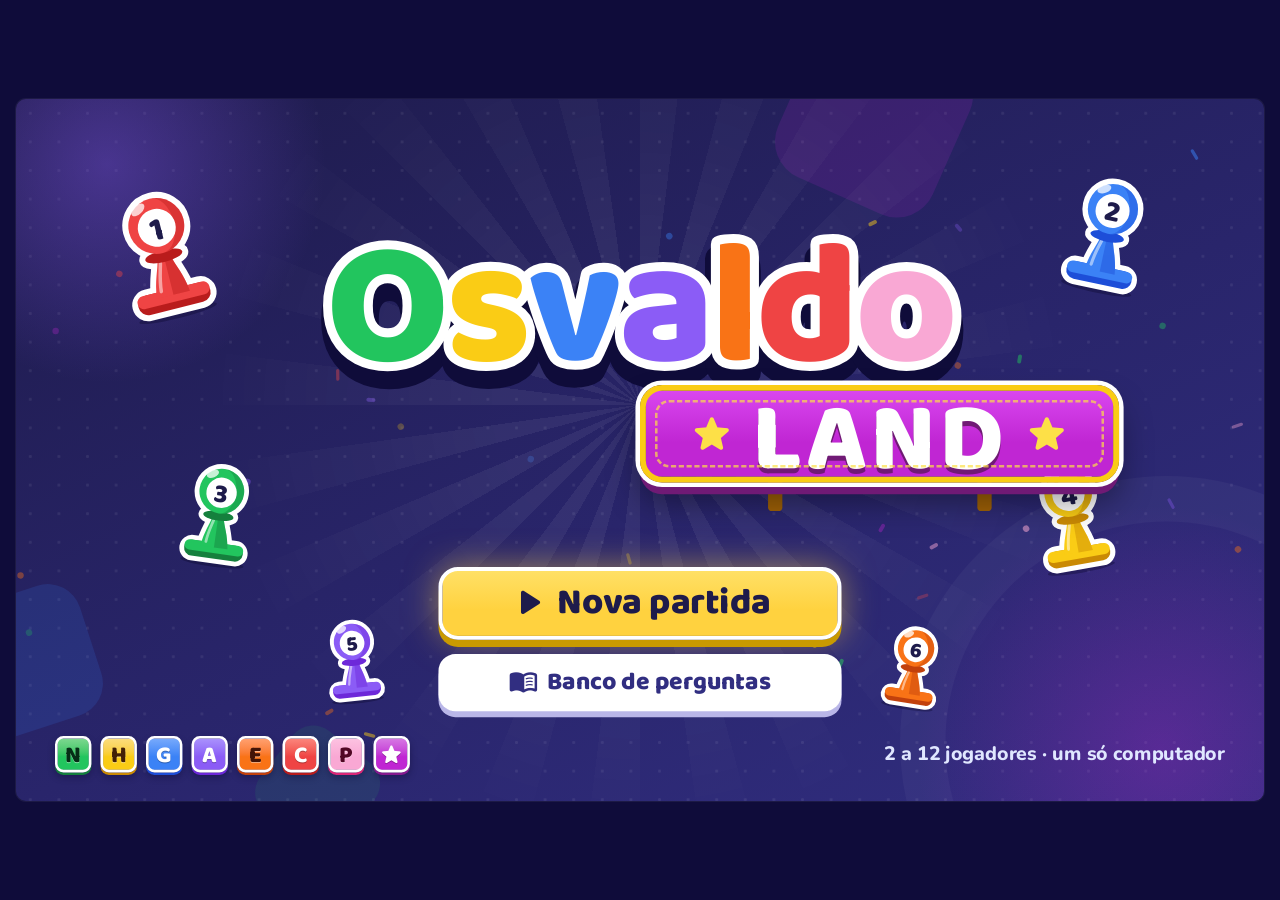
==== index.html @ 922b4488 "Troca mais longe da chegada A Troca passa para o fim do trecho do meio (na trilha 48, a segunda fica" ====
<!doctype html>
<html lang="pt-BR">
<head>
<meta charset="utf-8">
<meta name="viewport" content="width=device-width, initial-scale=1, viewport-fit=cover">
<meta name="description" content="OsvaldoLand: trivia de tabuleiro para 2 a 12 jogadores no mesmo computador.">
<title>OsvaldoLand</title>
<link rel="preconnect" href="https://fonts.googleapis.com">
<link rel="preconnect" href="https://fonts.gstatic.com" crossorigin>
<link rel="stylesheet" href="https://fonts.googleapis.com/css2?family=Baloo+2:wght@600;700;800&family=Nunito:wght@600;700;800;900&display=swap">
<style>
@font-face{font-family:'Material Symbols Rounded';font-style:normal;font-weight:400 800;font-display:block;src:url([data-uri]) format('woff2')}
/* Palco fixo de 1920×1080 (TV/projetor), escalado para caber na janela. Visual único, escuro, de game show.
   Tokens abaixo seguem o design OsvaldoLand (Claude Design). */
:root{
  color-scheme: dark;
  --noite:#1E1B4B; --noite-2:#0F0C3A; --tinta:#1E1B4B; --tinta-2:#4A477A; --tinta-3:#6B6890;
  --linha:#D9D7EE; --suave:#F1F0FA; --suave-2:#EEEDF6; --indigo:#4F46E5; --indigo-esc:#3730A3;
  --ouro:#FFD23F; --ouro-esc:#C99A00; --lilas:#B9B6E8;
  --baloo:'Baloo 2','Trebuchet MS',system-ui,sans-serif;
  --nunito:'Nunito',system-ui,-apple-system,'Segoe UI',sans-serif;
}
html,body{height:100%}
body{
  margin:0; background:var(--noite-2); color:#fff; overflow:hidden; box-sizing:border-box;
  padding-left:max(16px, env(safe-area-inset-left, 0px)); padding-right:max(16px, env(safe-area-inset-right, 0px)); padding-block:0;
  display:flex; align-items:center; justify-content:center; font-family:var(--nunito);
}
#moldura{position:relative; flex:none; border-radius:10px; overflow:hidden; box-shadow:0 0 0 1px rgba(255,255,255,.06)}
#palco{position:absolute; left:0; top:0; width:1920px; height:1080px; transform-origin:0 0; overflow:hidden; color:var(--tinta); font-family:var(--nunito); background:var(--noite)}
#tela,#fx,#sobre{position:absolute; inset:0}
#tela{isolation:isolate; z-index:0} #fx{z-index:1} #sobre{z-index:2}
#l-tab{z-index:0} #l-frente{z-index:1}
#fx{pointer-events:none} #fx .clicavel{pointer-events:auto}
#sobre:empty{display:none}
.abs{position:absolute}
.bal{font-family:var(--baloo); font-weight:800; line-height:1}
.ms{font-family:'Material Symbols Rounded'; font-weight:normal; font-style:normal; line-height:1; letter-spacing:normal; text-transform:none; white-space:nowrap; direction:ltr; display:inline-block; font-feature-settings:'liga'; -webkit-font-smoothing:antialiased; overflow:hidden; flex:none}
.rotulo{font-weight:900; font-size:28px; letter-spacing:3px; color:var(--tinta-3)}
.flex1{flex:1}
.linha{display:flex; align-items:center}

/* Botões */
button{font:inherit; color:inherit; background:none; border:none; padding:0; margin:0; cursor:pointer; text-align:inherit}
button:focus-visible,input:focus-visible,.foco:focus-visible{outline:6px solid #FDE047; outline-offset:5px}
button[disabled]{cursor:not-allowed}
.b3d{transition:transform .08s ease, box-shadow .08s ease, background .12s ease; display:flex; align-items:center; justify-content:center; gap:14px; font-family:var(--baloo); font-weight:800; line-height:1}
.b3d .ms{margin-top:-4px}
.amarelo{background:var(--ouro); color:var(--tinta); border-radius:24px; box-shadow:0 8px 0 var(--ouro-esc),0 16px 28px rgba(10,8,40,.25)}
.amarelo:hover{transform:translateY(-3px); background:#FFDC5E; box-shadow:0 11px 0 var(--ouro-esc),0 20px 32px rgba(10,8,40,.3)}
.amarelo:active{transform:translateY(6px); box-shadow:0 2px 0 var(--ouro-esc)}
.branco{background:#fff; color:#312E81; border-radius:24px; box-shadow:0 9px 0 var(--lilas)}
.branco:hover{transform:translateY(-3px)}
.branco:active{transform:translateY(7px); box-shadow:0 2px 0 var(--lilas)}
.verde{background:linear-gradient(180deg,#4ADE80,#22C55E 60%); color:#052E16; border-radius:30px; box-shadow:0 12px 0 #15803D,0 0 60px rgba(34,197,94,.45)}
.verde:hover{transform:translateY(-4px)}
.verde:active{transform:translateY(10px); box-shadow:0 2px 0 #15803D}
.roxo{background:var(--indigo); color:#fff; border-radius:22px; box-shadow:0 8px 0 var(--indigo-esc)}
.roxo:hover{transform:translateY(-3px); background:#5B52F0}
.roxo:active{transform:translateY(6px); box-shadow:0 2px 0 var(--indigo-esc)}
.b3d[disabled]{opacity:.45; transform:none!important; filter:grayscale(.4)}
.link{display:inline-flex; align-items:center; gap:6px; font-weight:800; font-size:28px; color:#4338CA; text-decoration:underline; text-underline-offset:5px}
.link:hover{color:var(--tinta)}

/* Peças e casas */
.peao{display:inline-block; position:relative; flex:none; vertical-align:bottom}
.peao svg{display:block; overflow:visible; width:100%; height:100%}
.casa{position:relative; display:inline-block; flex:none}
.casa-f{position:absolute; inset:0; box-sizing:border-box; display:flex; align-items:center; justify-content:center; overflow:hidden}
.casa-d{position:absolute; animation:anel 1.3s ease-in-out infinite}

/* Cronômetro */
.crono{position:relative; flex:none}
.crono-disco{position:absolute; inset:0; border-radius:50%; border:8px solid #fff; box-sizing:border-box; box-shadow:0 10px 0 rgba(30,27,75,.18),0 18px 34px rgba(10,8,40,.25)}
.crono svg{position:absolute; inset:0; transform:rotate(-90deg)}
.crono-arco{transition:stroke-dashoffset 1s linear}
.crono-c{position:absolute; inset:0; display:flex; flex-direction:column; align-items:center; justify-content:center}
.crono.alerta{animation:pulsa 1s ease-in-out infinite}

/* Tabuleiro */
.tab{position:relative; width:1160px; height:716px; border-radius:36px; overflow:hidden; background:linear-gradient(180deg,#25AED6 0%,#1583B5 100%); box-shadow:0 0 0 6px rgba(255,255,255,.9),0 24px 60px rgba(8,6,35,.55)}
.pc{position:absolute; left:0; top:0; transition:transform .2s ease; will-change:transform}
/* 4+ peões na mesma casa: o da vez (ou o que está se movendo) fica inteiro; os outros viram bolinhas numeradas ao lado */
.pc-bola{display:none; position:absolute; left:0; top:0; width:var(--b,38px); height:var(--b,38px); font-size:calc(var(--b,38px)*.56); box-sizing:border-box; border-radius:50%; border:3px solid #fff; align-items:center; justify-content:center; font-family:var(--baloo); font-weight:800; line-height:1; padding-top:.12em}
.pc.bola .peao{display:none}
.pc.bola .pc-bola{display:flex}
/* seta sobre o peão do jogador da vez */
.seta-vez{position:absolute; left:0; top:0; width:0; height:0; pointer-events:none; z-index:99999; transition:transform .2s ease}
.seta-vez b{position:absolute; left:-26px; top:-50px; width:52px; height:46px; animation:seta-vez .9s ease-in-out infinite}
.seta-vez b::before,.seta-vez b::after{content:""; position:absolute; clip-path:polygon(0 0,100% 0,50% 100%)}
.seta-vez b::before{inset:0; background:#fff}
.seta-vez b::after{inset:6px 8px 11px; background:var(--c)}
@keyframes seta-vez{0%,100%{transform:translateY(0)}50%{transform:translateY(-12px)}}
/* casas especiais que o jogador da vez já usou */
.usada{position:absolute; pointer-events:none}
.usada i{position:absolute; inset:0; border-radius:50%; background:rgba(30,27,75,.55)}
.usada b{position:absolute; right:-10px; top:-10px; width:36px; height:36px; box-sizing:border-box; border-radius:50%; border:3px solid #fff; display:flex; align-items:center; justify-content:center; box-shadow:0 3px 0 rgba(10,8,40,.4)}
/* faixa "Vez de…" no começo de cada turno */
.anuncio{position:absolute; left:0; right:0; top:400px; height:280px; display:flex; align-items:center; pointer-events:none; animation:anuncio 1.8s cubic-bezier(.3,1.2,.5,1) both}
.anuncio > div{width:100%; height:240px; box-sizing:border-box; border-top:8px solid #fff; border-bottom:8px solid #fff; display:flex; align-items:center; justify-content:center; gap:34px}
.anuncio > div > *{animation:anuncio-txt 1.8s ease-out both}
@keyframes anuncio{0%{opacity:0; transform:scaleY(0)}12%{opacity:1; transform:scaleY(1)}80%{opacity:1; transform:scaleY(1)}100%{opacity:0; transform:scaleY(.7)}}
@keyframes anuncio-txt{0%{transform:translateX(-140px); opacity:0}16%{transform:none; opacity:1}100%{transform:translateX(50px)}}
#l-tab.desfocado{filter:blur(10px); opacity:.7}
#tab-casas,#tab-marcas,#tab-usadas,#tab-mov,#tab-pecas{position:absolute; inset:0}
#tab-marcas,#tab-usadas,#tab-mov,#tab-pecas{pointer-events:none}

/* Mesa */
.topo{position:absolute; left:28px; top:24px; width:1864px; height:100px; display:grid; grid-template-columns:1fr auto 1fr; align-items:center}
.pill-vidro{height:58px; padding:0 22px; box-sizing:border-box; border-radius:999px; background:rgba(255,255,255,.12); border:3px solid rgba(255,255,255,.28); display:flex; align-items:center; gap:10px; color:#fff; font-weight:800; font-size:28px; white-space:nowrap}
.painel{position:absolute; left:1208px; top:144px; width:684px; height:716px; box-sizing:border-box; border-radius:28px; background:rgba(255,255,255,.96); border:6px solid var(--b,#EF4444); box-shadow:0 0 0 5px rgba(255,255,255,.22),0 0 60px var(--g,transparent),0 24px 60px rgba(8,6,35,.5); padding:26px 30px 30px; display:flex; flex-direction:column; gap:16px; animation:entra .28s ease-out}
.cartoes{position:absolute; left:28px; top:884px; width:1864px; height:176px; display:grid; gap:20px}
.cartao{position:relative; height:176px; box-sizing:border-box; border-radius:24px; background:rgba(255,255,255,.96); display:flex; align-items:center; gap:16px; padding:0 20px; min-width:0; transition:transform .2s}
.op-linha{flex:none; box-sizing:border-box; border-radius:24px; display:flex; align-items:center; gap:18px; padding:0 20px 0 22px; font-family:inherit; text-align:left; transition:transform .1s ease, box-shadow .1s ease}
button.op-linha:hover{transform:translateX(-8px) scale(1.02)}
button.op-linha:active{transform:translateY(6px)}
.raios{position:absolute; left:50%; top:50%; width:1000px; height:1000px; margin:-500px 0 0 -500px; animation:gira 50s linear infinite; will-change:transform}
.brilho-pulsa{animation:brilha 2.4s ease-in-out infinite; will-change:transform,opacity}
.dif{flex:none; box-sizing:border-box; border:5px solid #fff; border-radius:28px; display:flex; align-items:center; gap:20px; padding:0 18px 0 30px; text-align:left; transition:transform .1s, box-shadow .1s}
.dif:hover{transform:translateY(-3px) scale(1.02)}
.dif:active{transform:translateY(7px)}
.dif .estrelas .ms{animation:acende .35s both}
.cat-card{position:relative; box-sizing:border-box; border-radius:26px; background:#fff; overflow:hidden; display:flex; flex-direction:column; padding:0; transition:transform .12s, box-shadow .12s; animation:entra .35s both}
.cat-card:hover{transform:translateY(-8px) scale(1.03)}
.cat-card:active{transform:translateY(6px)}

/* Duelo */
.podio{position:relative; box-sizing:border-box; border-radius:30px; display:flex; align-items:center; gap:28px; padding:0 40px; font-family:inherit; transition:transform .12s}
button.podio:not([disabled]):hover{transform:translateY(-4px)}
button.podio:not([disabled]):active{transform:translateY(8px)}
.podio[disabled]{cursor:not-allowed}
.selo{animation:selo .5s cubic-bezier(.3,1.6,.5,1) both}
.todos-card{box-sizing:border-box; border-radius:30px; background:#fff; display:flex; flex-direction:column; align-items:center; justify-content:flex-end; gap:10px; padding:0 8px 22px; font-family:inherit; transition:transform .12s}
.todos-card:not([disabled]){animation:balanca 1.6s ease-in-out infinite}
.todos-card:not([disabled]):hover{transform:translateY(-6px) scale(1.03); animation:none}
.todos-card[disabled]{opacity:.4; filter:grayscale(.6); cursor:not-allowed}
.alerta-borda{position:absolute; inset:0; pointer-events:none; box-shadow:inset 0 0 0 16px #EF4444,inset 0 0 160px rgba(239,68,68,.75); animation:pisca 1s ease-in-out infinite}
.vira{animation:vira .35s ease-out both; transform-origin:50% 0}
.simnao{height:180px; box-sizing:border-box; border:6px solid #fff; border-radius:34px; display:flex; align-items:center; justify-content:center; gap:20px; font-family:var(--baloo); font-weight:800; font-size:96px; line-height:1; transition:transform .1s, box-shadow .1s}
.simnao:hover{transform:translateY(-4px)}
.simnao:active{transform:translateY(10px)}

/* Overlays */
.veu{position:absolute; inset:0; background:rgba(12,10,40,.84); display:flex; flex-direction:column; align-items:center; justify-content:center; gap:30px; animation:fade .18s ease-out}
.modal{position:absolute; box-sizing:border-box; border-radius:36px; background:#fff; border:6px solid var(--indigo); box-shadow:0 0 0 6px rgba(255,255,255,.3),0 30px 80px rgba(0,0,0,.5); display:flex; flex-direction:column; animation:mola .3s cubic-bezier(.3,1.5,.5,1) both}
.chip{height:72px; padding:0 28px; box-sizing:border-box; border-radius:999px; border:4px solid var(--linha); display:flex; align-items:center; gap:8px; font-weight:800; font-size:30px; color:var(--tinta-2); background:#fff; transition:transform .1s}
.chip:hover{transform:translateY(-2px)}
.chip.on{background:var(--indigo); border-color:var(--indigo); color:#fff; font-weight:900; box-shadow:0 5px 0 var(--indigo-esc)}
.seg{height:80px; border-radius:16px; display:flex; align-items:center; justify-content:center; font-family:var(--baloo); font-weight:800; font-size:40px; line-height:1; color:var(--tinta-2)}
.seg.on{background:var(--indigo); box-shadow:0 5px 0 var(--indigo-esc); color:#fff}
.seg[disabled]{opacity:.4}
.chave{width:116px; height:64px; box-sizing:border-box; border-radius:999px; padding:6px; display:flex; flex:none; box-shadow:inset 0 3px 0 rgba(0,0,0,.12); transition:background .15s}
.chave span.bola{width:52px; height:52px; border-radius:50%; background:#fff; box-shadow:0 3px 0 rgba(0,0,0,.2); display:flex; align-items:center; justify-content:center; transition:transform .18s cubic-bezier(.3,1.5,.5,1)}
input[type=range].faixa{-webkit-appearance:none; appearance:none; width:100%; height:80px; background:transparent; margin:0; cursor:pointer}
input[type=range].faixa::-webkit-slider-runnable-track{height:20px; border-radius:999px; background:linear-gradient(90deg,var(--indigo) var(--p),#E4E2F3 var(--p))}
input[type=range].faixa::-moz-range-track{height:20px; border-radius:999px; background:#E4E2F3}
input[type=range].faixa::-moz-range-progress{height:20px; border-radius:999px; background:var(--indigo)}
input[type=range].faixa::-webkit-slider-thumb{-webkit-appearance:none; width:64px; height:64px; margin-top:-22px; box-sizing:border-box; border-radius:50%; background:#fff; border:8px solid var(--indigo); box-shadow:0 5px 0 var(--indigo-esc)}
input[type=range].faixa::-moz-range-thumb{width:48px; height:48px; border-radius:50%; background:#fff; border:8px solid var(--indigo); box-shadow:0 5px 0 var(--indigo-esc)}

/* Cadastro */
.jog-linha{box-sizing:border-box; border-radius:24px; background:rgba(255,255,255,.96); box-shadow:0 8px 0 rgba(10,8,40,.35); display:flex; align-items:center; gap:22px; padding:0 22px 0 18px; animation:entra .25s ease-out both}
.nome-caixa{width:380px; height:80px; box-sizing:border-box; border-radius:18px; background:#F6F5FD; border:4px solid var(--linha); display:flex; align-items:center; padding:0 18px; gap:10px}
.nome-caixa:focus-within{border-color:var(--indigo); background:#fff}
.nome-caixa input{flex:1; min-width:0; border:none; background:transparent; outline:none; font-family:var(--baloo); font-weight:800; font-size:44px; line-height:1; color:var(--tinta); padding:6px 0 0}
.bolinha{position:relative; width:62px; height:62px; box-sizing:border-box; border-radius:50%; border:4px solid #fff; display:flex; align-items:center; justify-content:center; transition:transform .1s}
.bolinha:not([disabled]):hover{transform:scale(1.1)}
.risco{position:absolute; left:-6px; right:-6px; top:50%; height:7px; margin-top:-3.5px; border-radius:4px; background:var(--tinta); transform:rotate(-45deg); box-shadow:0 0 0 2px #fff}
.x-btn{width:72px; height:72px; border-radius:20px; background:var(--suave); color:var(--tinta-2); display:flex; align-items:center; justify-content:center; flex:none}
.x-btn:hover{background:#FEE2E2; color:#B91C1C}

/* Abertura e sorteio */
.logo-svg{animation:mola .7s cubic-bezier(.3,1.5,.5,1) both}
.placa{animation:placa 3.2s ease-in-out infinite; transform-origin:50% 0}
.bob{animation:bob 2.8s ease-in-out infinite}
.rolo{position:relative; border-radius:22px; overflow:hidden; background:linear-gradient(180deg,#CFCBEA 0%,#fff 30%,#fff 70%,#CFCBEA 100%); box-shadow:inset 0 0 0 5px #881337,inset 0 10px 20px rgba(0,0,0,.25); display:flex; align-items:center; justify-content:center}
.degrau{animation:sobeDegrau .5s cubic-bezier(.3,1.4,.5,1) both; transform-origin:50% 100%}
.cai{animation:cai linear infinite}

@keyframes anel{0%,100%{opacity:1; transform:scale(1)}50%{opacity:.5; transform:scale(1.07)}}
@keyframes pulsa{50%{transform:scale(1.06)}}
@keyframes pulo{0%{transform:translateY(0)}45%{transform:translateY(-46px)}100%{transform:translateY(0)}}
@keyframes entra{from{opacity:0; transform:translateY(18px)}}
@keyframes fade{from{opacity:0}}
@keyframes gira{to{transform:rotate(360deg)}}
@keyframes mola{0%{opacity:0; transform:scale(.7)}70%{opacity:1; transform:scale(1.04)}100%{transform:scale(1)}}
@keyframes pop{0%{opacity:0; transform:scale(.6)}60%{opacity:1; transform:scale(1.08)}100%{transform:scale(1)}}
@keyframes selo{0%{opacity:0; transform:translateY(-60px) rotate(-40deg)}100%{opacity:1; transform:rotate(3deg)}}
@keyframes vira{from{transform:perspective(900px) rotateX(85deg); opacity:.2}}
@keyframes pisca{50%{opacity:.45}}
@keyframes balanca{0%,100%{transform:rotate(-1.4deg)}50%{transform:rotate(1.4deg)}}
@keyframes treme{0%,100%{transform:translateX(0)}17%,50%,83%{transform:translateX(-22px)}33%,67%{transform:translateX(22px)}}
@keyframes acende{from{opacity:0; transform:scale(.3)}}
@keyframes placa{0%,100%{transform:translateX(-50%) rotate(-4deg)}50%{transform:translateX(-50%) rotate(-1.5deg)}}
@keyframes bob{0%,100%{transform:translateY(0)}50%{transform:translateY(-16px)}}
@keyframes sobeDegrau{from{transform:scaleY(0)}}
@keyframes cai{from{transform:translateY(-140px) rotate(0)}to{transform:translateY(1240px) rotate(540deg)}}
@keyframes ampulheta{0%{transform:translateY(-320px) rotate(-60deg)}55%{transform:translateY(0) rotate(-14deg)}72%{transform:translateY(-36px) rotate(-12deg)}100%{transform:translateY(0) rotate(-14deg)}}
@keyframes coroa{0%{opacity:0; transform:translateY(-220px) rotate(-30deg)}70%{opacity:1; transform:translateY(8px) rotate(-6deg)}100%{transform:rotate(-8deg)}}
@keyframes some{0%{opacity:0; transform:scale(.6) rotate(-5deg)}12%{opacity:1; transform:scale(1.06) rotate(-5deg)}20%{transform:scale(1) rotate(-5deg)}80%{opacity:1}100%{opacity:0}}
@keyframes estoura{from{transform:translate(0,0) rotate(0); opacity:1}to{transform:translate(var(--dx),var(--dy)) rotate(var(--r)); opacity:0}}
@keyframes brilha{50%{transform:scale(1.25); opacity:.55}}
@keyframes rodaRolo{from{transform:translateY(-40px)}to{transform:translateY(40px)}}
/* ===== Casas especiais animadas (design "Casas Animadas"). A classe .ca vai no rosto da casa (.casa-f).
   Ciclos 1.2–3.6 s; estrobo ≤ 3 flashes/s. Regra de desempenho: só transform e opacity nos keyframes, sem var()
   dentro deles (halos = brilho pintado num ::before que só muda de opacidade; reflexos = faixa que desliza dentro
   de .ca__v). Assim tudo roda no compositor e o tabuleiro parado não custa nada à página. ===== */
:root{--ease-pop:cubic-bezier(.34,1.56,.64,1); --ease-snap:cubic-bezier(.7,0,.3,1)}
.casa-f.ca{overflow:visible; isolation:isolate}
.ca::before,.ca::after{content:""; position:absolute; pointer-events:none}
.ca .ca__i{position:relative; z-index:2; overflow:visible}
.ca__p{position:absolute; pointer-events:none; z-index:3}
.ca__v{position:absolute; inset:0; border-radius:inherit; overflow:hidden; pointer-events:none; z-index:3}
.ca__v b{position:absolute; left:0; top:0; bottom:0; width:60%; background:linear-gradient(105deg, transparent 15%, rgba(255,255,255,.75) 50%, transparent 85%); transform:translateX(-100%)}
@keyframes ca-reflexo{0%{transform:translateX(-100%)}100%{transform:translateX(170%)}}
@keyframes ca-halo{0%,100%{opacity:.3}50%{opacity:1}}
/* no duelo o tabuleiro fica desfocado e parado: sem animação nenhuma lá dentro (nem pausada) */
#l-tab.desfocado *,#l-tab.desfocado *::before,#l-tab.desfocado *::after{animation:none!important}
#palco.parado #tela *,#palco.parado #tela *::before,#palco.parado #tela *::after,
#palco.parado #fx *,#palco.parado #fx *::before,#palco.parado #fx *::after{animation-play-state:paused!important}

/* 1. Livre: dado quica, halo dourado */
.ca--livre::before{inset:0; border-radius:50%; z-index:-1; box-shadow:0 0 calc(var(--s)*.5) rgba(253,224,71,.95); animation:ca-halo 1.6s ease-in-out infinite}
.ca--livre .ca__i{animation:livre-dado 1.6s ease-in-out infinite}
@keyframes livre-dado{0%,100%{transform:scale(1) rotate(-6deg)}25%{transform:scale(1.1) rotate(4deg) translateY(-6%)}50%{transform:scale(1.02) rotate(6deg)}75%{transform:scale(1.08) rotate(-3deg) translateY(-3%)}}

/* 2. Atalho: seta dispara com rastro */
.casa-f.ca--atalho{overflow:hidden}
.ca--atalho .ca__i{animation:atalho-dash 1.2s var(--ease-snap) infinite}
.ca--atalho .ca__i::after{content:attr(data-icone); position:absolute; left:-38%; top:0; opacity:.35; animation:atalho-rastro 1.2s var(--ease-snap) infinite}
@keyframes atalho-dash{0%{transform:translateX(-70%); opacity:0}20%{transform:translateX(-8%); opacity:1}60%{transform:translateX(4%); opacity:1}85%,100%{transform:translateX(80%); opacity:0}}
@keyframes atalho-rastro{0%,50%{opacity:0}65%{opacity:.4}85%,100%{opacity:0}}

/* 3. Escorregão: parado, depois rajada de tremor e anel de alerta */
.ca--escorregao{animation:escorregao-tremor 2.4s linear infinite}
.ca--escorregao .ca__i{animation:escorregao-recuo 2.4s var(--ease-snap) infinite}
.ca--escorregao::after{inset:calc(var(--s)*-.14); border-radius:50%; border:calc(var(--s)*.05) solid #EF4444; opacity:0; animation:escorregao-alerta 2.4s steps(1) infinite}
@keyframes escorregao-tremor{0%,64%,100%{transform:translateX(0) rotate(0)}67%{transform:translateX(-7%) rotate(-4deg)}70%{transform:translateX(6%) rotate(3deg)}73%{transform:translateX(-5%) rotate(-3deg)}76%{transform:translateX(4%) rotate(2deg)}79%{transform:translateX(-2%) rotate(-1deg)}82%{transform:translateX(0)}}
@keyframes escorregao-recuo{0%,64%{transform:translateX(0)}70%{transform:translateX(-22%)}90%,100%{transform:translateX(0)}}
@keyframes escorregao-alerta{0%,64%{opacity:0}66%{opacity:1}74%{opacity:0}78%{opacity:.8}84%,100%{opacity:0}}

/* 4. Escudo: onda de choque + reflexo de vidro */
.ca--escudo::before{inset:0; border-radius:50%; z-index:-1; border:calc(var(--s)*.04) solid #7DD3FC; background:radial-gradient(circle, rgba(186,230,253,0) 55%, rgba(186,230,253,.45) 100%); animation:escudo-onda 2.2s cubic-bezier(.2,.6,.3,1) infinite}
.ca--escudo .ca__v b{animation:escudo-vidro 3.3s ease-in-out infinite}
.ca--escudo .ca__i{animation:escudo-firme 2.2s ease-out infinite}
@keyframes escudo-onda{0%{transform:scale(1); opacity:.9}100%{transform:scale(1.75); opacity:0}}
@keyframes escudo-vidro{0%,40%{transform:translateX(-100%)}75%,100%{transform:translateX(170%)}}
@keyframes escudo-firme{0%,100%{transform:scale(1)}8%{transform:scale(1.1)}22%{transform:scale(1)}}

/* 5. Todos contra todos: dois flashes por ciclo + faíscas radiais.
   Nada de var() dentro dos keyframes: assim o navegador anima no compositor, sem recalcular estilo a cada quadro. */
.ca--todos::before{inset:0; border-radius:50%; z-index:1; background:radial-gradient(circle, rgba(255,255,255,.55), rgba(255,255,255,.12) 70%); box-shadow:0 0 calc(var(--s)*.6) #FDE047; opacity:0; animation:todos-flash 1.2s steps(1) infinite}
.ca--todos .ca__i{animation:todos-raio 1.2s steps(1) infinite}
.ca--todos .ca__p{left:50%; top:50%; width:calc(var(--s)*.09); height:calc(var(--s)*.26); margin:calc(var(--s)*-.13) 0 0 calc(var(--s)*-.045); transform:rotate(calc(var(--i)*60deg))}
.ca--todos .ca__p b{position:absolute; inset:0; background:linear-gradient(#fff,#FDE047); border-radius:99px; box-shadow:0 0 10px #FDE047; opacity:0; transform:translateY(-192%) scaleY(0); animation:todos-faisca 1.2s ease-out infinite; animation-delay:calc(var(--i)*-.07s)}
@keyframes todos-flash{0%{opacity:1}8%{opacity:0}16%{opacity:.75}24%,100%{opacity:0}}
@keyframes todos-raio{0%{transform:scale(1.18) rotate(-8deg)}8%{transform:scale(1) rotate(0)}16%{transform:scale(1.12) rotate(6deg)}24%,100%{transform:scale(1) rotate(0)}}
@keyframes todos-faisca{0%{transform:translateY(-192%) scaleY(0); opacity:0}6%{transform:translateY(-238%) scaleY(1); opacity:1}28%{transform:translateY(-327%) scaleY(.2); opacity:0}100%{transform:translateY(-327%) scaleY(.2); opacity:0}}

/* 6. Congelado: respiração lenta, geada girando, cristais subindo */
/* (a "respiração" de escala do design saiu: escala no rosto + geada girando no ::after tirava a animação do compositor) */
.ca--congelado::before{inset:0; border-radius:50%; z-index:-1; box-shadow:0 0 calc(var(--s)*.4) rgba(165,243,252,.9); animation:ca-halo 3.6s ease-in-out infinite}
.ca--congelado::after{inset:0; border-radius:50%; z-index:1; background:radial-gradient(circle at 30% 25%, rgba(255,255,255,.7), transparent 40%), conic-gradient(from 0deg, rgba(255,255,255,0), rgba(255,255,255,.35), rgba(255,255,255,0) 30%); mix-blend-mode:screen; animation:gira 7.2s linear infinite}
.ca--congelado .ca__i{animation:gira 10.8s linear infinite}
.ca--congelado .ca__p{width:calc(var(--s)*.1); height:calc(var(--s)*.1); left:calc(15% + var(--i)*17%); top:70%; background:linear-gradient(#fff,#fff) center/26% 100% no-repeat, linear-gradient(#fff,#fff) center/100% 26% no-repeat; border-radius:30%; filter:drop-shadow(0 0 4px #A5F3FC); opacity:0; animation:congelado-cristal 3.6s ease-in-out infinite; animation-delay:calc(var(--i)*-.72s)}
@keyframes congelado-cristal{0%{transform:translateY(0) scale(.3) rotate(0); opacity:0}30%{opacity:1}70%{opacity:.9}100%{transform:translateY(-900%) scale(1) rotate(90deg); opacity:0}}

/* 7. Troca: gira 180° e segura, com glitch ciano/rosa */
.ca--troca .ca__i{animation:troca-gira 2.8s var(--ease-snap) infinite}
.ca--troca .ca__i::before,.ca--troca .ca__i::after{content:attr(data-icone); position:absolute; inset:0; opacity:0; mix-blend-mode:screen}
.ca--troca .ca__i::before{color:#22D3EE; clip-path:inset(0 0 50% 0); animation:troca-glitch-a 2.8s steps(1) infinite}
.ca--troca .ca__i::after{color:#F472B6; clip-path:inset(50% 0 0 0); animation:troca-glitch-b 2.8s steps(1) infinite}
@keyframes troca-gira{0%,30%{transform:rotate(0)}45%,80%{transform:rotate(180deg)}95%,100%{transform:rotate(360deg)}}
@keyframes troca-glitch-a{0%,30%,48%,80%,98%,100%{opacity:0; transform:none}33%{opacity:.9; transform:translate(-9%,3%)}39%{opacity:.9; transform:translate(7%,-2%)}83%{opacity:.9; transform:translate(8%,2%)}90%{opacity:.9; transform:translate(-6%,-3%)}}
@keyframes troca-glitch-b{0%,30%,48%,80%,98%,100%{opacity:0; transform:none}35%{opacity:.9; transform:translate(9%,-3%)}42%{opacity:.9; transform:translate(-7%,2%)}86%{opacity:.9; transform:translate(-8%,2%)}93%{opacity:.9; transform:translate(6%,-2%)}}

/* 8. Checkpoint: bandeira ao vento + brilho de "salvo" */
.casa-f.ca--checkpoint{overflow:hidden}
.ca--checkpoint .ca__i{transform-origin:22% 92%; animation:checkpoint-vento 2.4s ease-in-out infinite}
.ca--checkpoint .ca__v b{opacity:.8; animation:checkpoint-salvo 3.6s ease-in-out infinite}
@keyframes checkpoint-vento{0%,100%{transform:rotate(-5deg) skewY(0)}25%{transform:rotate(3deg) skewY(-5deg) scaleX(.96)}50%{transform:rotate(6deg) skewY(2deg)}75%{transform:rotate(-2deg) skewY(5deg) scaleX(1.03)}}
@keyframes checkpoint-salvo{0%,55%{transform:translateX(-100%)}85%,100%{transform:translateX(170%)}}

/* 9. Chegada: aura dourada, reflexo cruzando, troféu pulsa, 8 partículas em órbita */
.ca--chegada::before{inset:0; border-radius:inherit; z-index:-1; box-shadow:0 0 calc(var(--s)*.75) rgba(253,224,71,1), 0 0 calc(var(--s)*1.2) rgba(244,114,182,.45); animation:ca-halo 2.6s ease-in-out infinite}
.ca--chegada .ca__v{z-index:1}
.ca--chegada .ca__v b{background:linear-gradient(110deg, transparent 15%, rgba(255,251,235,.95) 50%, transparent 85%); animation:chegada-shimmer 2.6s cubic-bezier(.45,0,.2,1) infinite}
.ca--chegada .ca-trofeu{position:relative; z-index:2; animation:chegada-trofeu 2.6s var(--ease-pop) infinite}
.ca--chegada .ca__p{left:50%; top:50%; width:calc(var(--s)*.11); height:calc(var(--s)*.11); margin:calc(var(--s)*-.055); animation:chegada-orbita 6.5s linear infinite; animation-delay:calc(var(--i)*-.8125s)}
.ca--chegada .ca__p b{position:absolute; inset:0; border-radius:50%; background:hsl(calc(var(--i)*45 + 20) 95% 62%); box-shadow:0 0 8px #FDE047; animation:chegada-brilho 1.3s ease-in-out infinite; animation-delay:calc(var(--i)*-.18s)}
.ca--chegada .ca__p:nth-of-type(odd) b{background:#FDE047}
@keyframes chegada-shimmer{0%{transform:translateX(-100%)}60%,100%{transform:translateX(170%)}}
@keyframes chegada-trofeu{0%,55%,100%{transform:scale(1)}65%{transform:scale(1.14) rotate(-6deg)}78%{transform:scale(1) rotate(0)}}
@keyframes chegada-orbita{from{transform:rotate(0deg) translateX(818%) rotate(0deg)}to{transform:rotate(360deg) translateX(818%) rotate(-360deg)}}
@keyframes chegada-brilho{0%,100%{opacity:.35; transform:scale(.6)}50%{opacity:1; transform:scale(1.15)}}

/* ===== Pouso: impacto (260 ms) → reação do peão por tipo de casa (900 ms) ===== */
.pc .peao{transform-origin:50% 100%}
.peao.is-impacto{animation:peao-squash .26s var(--ease-pop) both}
@keyframes peao-squash{0%{transform:scale(1.25,.72)}55%{transform:scale(.92,1.1)}100%{transform:scale(1)}}
.casa-f.is-pouso{animation:casa-afunda .32s var(--ease-pop) both!important}
@keyframes casa-afunda{0%{transform:translateY(0) scale(1)}35%{transform:translateY(6%) scale(1.08,.9)}100%{transform:none}}
.anel-impacto{position:absolute; inset:0; pointer-events:none; z-index:4; border:calc(var(--s,96px)*.07) solid var(--c,#fff); animation:anel-impacto .6s cubic-bezier(.2,.7,.3,1) both}
@keyframes anel-impacto{0%{transform:scale(.9); opacity:1}100%{transform:scale(2.1); opacity:0; border-width:2px}}
.peao.fx-livre{animation:fx-livre .9s var(--ease-pop) both}
.peao.fx-atalho{animation:fx-atalho .9s var(--ease-snap) both}
.peao.fx-escorregao{animation:fx-escorregao .9s linear both}
.peao.fx-escudo{animation:fx-escudo .9s ease-out both}
.peao.fx-todos{animation:fx-todos .9s steps(1) both}
.peao.fx-congelado{animation:fx-congelado .9s ease-out both}
.peao.fx-troca{animation:fx-troca .9s var(--ease-snap) both}
.peao.fx-checkpoint{animation:fx-checkpoint .9s var(--ease-pop) both}
.peao.fx-chegada{animation:fx-chegada .9s var(--ease-pop) both}
@keyframes fx-livre{0%{transform:none}30%{transform:translateY(-45%) rotate(-8deg)}55%{transform:none}75%{transform:translateY(-20%) rotate(6deg)}100%{transform:none; filter:drop-shadow(0 0 18px #FDE047)}}
/* --dir: +1/−1 = para que lado da tela fica o caminho (o tabuleiro é em zigue-zague) */
@keyframes fx-atalho{0%{transform:none}25%{transform:translateX(calc(-12% * var(--dir,1))) scale(1.08,.92)}100%{transform:translateX(calc(140% * var(--dir,1))) skewX(calc(-12deg * var(--dir,1))); opacity:0}}
@keyframes fx-escorregao{0%{transform:none}8%{transform:translateX(-6%) rotate(-6deg)}16%{transform:translateX(6%) rotate(6deg)}24%{transform:translateX(-5%) rotate(-5deg)}32%{transform:translateX(4%) rotate(4deg)}45%{transform:rotate(calc(14deg * var(--dir,-1))); filter:drop-shadow(0 0 14px #EF4444)}100%{transform:translateX(calc(150% * var(--dir,-1))) rotate(calc(24deg * var(--dir,-1))); opacity:0}}
@keyframes fx-escudo{0%{filter:none}30%{filter:drop-shadow(0 0 22px #38BDF8) brightness(1.2)}100%{filter:drop-shadow(0 0 10px #38BDF8)}}
@keyframes fx-todos{0%{transform:translate(-3%,0); filter:brightness(1.6)}12%{transform:translate(3%,-2%); filter:none}24%{transform:translate(-2%,1%); filter:brightness(1.5)}36%{transform:none; filter:none}48%{filter:brightness(1.4)}60%,100%{transform:none; filter:drop-shadow(0 0 14px #FACC15)}}
@keyframes fx-congelado{0%{filter:none}100%{filter:saturate(.25) brightness(1.15) hue-rotate(160deg) drop-shadow(0 0 12px #A5F3FC)}}
@keyframes fx-troca{0%{transform:none}50%{transform:rotateY(540deg) scale(.7); opacity:.4}100%{transform:rotateY(720deg); opacity:1; filter:drop-shadow(0 0 14px #A855F7)}}
@keyframes fx-checkpoint{0%{transform:none}35%{transform:translateY(-25%) scale(1.08)}100%{transform:none; filter:drop-shadow(0 0 16px #F97316)}}
@keyframes fx-chegada{0%{transform:none}25%{transform:translateY(-60%) rotate(-10deg) scale(1.15)}50%{transform:translateY(-60%) rotate(10deg) scale(1.15)}100%{transform:none; filter:drop-shadow(0 0 22px #FDE047)}}
/* bolha de escudo e bloco de gelo: ficam sobre o peão enquanto durar o estado */
.bolha-escudo{position:absolute; left:50%; bottom:-6%; width:140%; aspect-ratio:1; translate:-50% 0; border-radius:50%; z-index:6; pointer-events:none; box-sizing:border-box; background:radial-gradient(circle at 35% 30%, rgba(255,255,255,.65), rgba(186,230,253,.18) 45%, rgba(56,189,248,.35) 100%); border:4px solid rgba(186,230,253,.9); animation:bolha .6s var(--ease-pop) both, bolha-respira 2.2s ease-in-out .6s infinite}
@keyframes bolha{from{transform:scale(0); opacity:0}to{transform:scale(1); opacity:1}}
@keyframes bolha-respira{50%{transform:scale(1.05)}}
.bloco-gelo{position:absolute; left:50%; bottom:-3%; width:118%; height:106%; translate:-50% 0; z-index:6; pointer-events:none; box-sizing:border-box; border-radius:22%; background:linear-gradient(160deg, rgba(255,255,255,.55), rgba(165,243,252,.25) 40%, rgba(34,211,238,.35)); border:3px solid rgba(255,255,255,.8); box-shadow:inset 0 0 20px rgba(255,255,255,.6); animation:gelo .5s cubic-bezier(.2,.9,.3,1.2) .35s both}
@keyframes gelo{from{clip-path:inset(100% 0 0 0)}to{clip-path:inset(0 0 0 0)}}
/* ===== Tela de vitória (design "Vitória Animada"). Sequência em ms:
   0 tabuleiro escurece · 200 holofotes · 300 confete ∞ · 400 fogos ∞ · 900 pódio sobe · 1300 peão salta
   2000 impacto (flash, tremor, anel, explosão, aura) · 2200 título · 2600 nome · 3000 placar · 4000 botões ===== */
.vit{position:absolute; inset:0; overflow:hidden; color:#fff; background:linear-gradient(160deg,#1E1B4B 0%,#312E81 100%)}
.vit *{box-sizing:border-box}
.vit .camera{position:absolute; inset:0; animation:camera 320ms linear 2000ms both}
@keyframes camera{0%,100%{transform:none}20%{transform:translate(-8px,6px)}40%{transform:translate(7px,-5px)}60%{transform:translate(-5px,3px)}80%{transform:translate(3px,-2px)}}
.vit .mesa-fundo{position:absolute; left:148px; top:40px; transform-origin:0 0; scale:1.4; animation:mesa-dim 700ms ease-out both}
@keyframes mesa-dim{from{opacity:1; filter:blur(0) saturate(1)}to{opacity:.22; filter:blur(6px) saturate(.6)}}
.vit .holofote{position:absolute; bottom:-40px; width:420px; height:1500px; margin-left:-210px; transform-origin:50% 100%; background:linear-gradient(to top, var(--c) 0%, transparent 85%); clip-path:polygon(46% 100%,54% 100%,100% 0,0 0); mix-blend-mode:screen; opacity:0; filter:blur(4px); animation:holofote-liga 600ms ease-out 200ms both, holofote-varre 5.5s ease-in-out 200ms infinite alternate}
@keyframes holofote-liga{from{opacity:0}to{opacity:.55}}
@keyframes holofote-varre{from{transform:rotate(var(--de))}to{transform:rotate(var(--ate))}}
.vit .cf{position:absolute; top:-60px; left:var(--x); width:var(--w); height:var(--h); border-radius:var(--r); background:var(--c); opacity:0; animation:cf-cai var(--dur) linear calc(300ms + var(--del)) infinite}
@keyframes cf-cai{0%{opacity:1; transform:translate(0,0) rotate(0) rotateY(0)}25%{transform:translate(var(--sway),300px) rotate(calc(var(--rot)*.25)) rotateY(180deg)}50%{transform:translate(0,600px) rotate(calc(var(--rot)*.5)) rotateY(360deg)}75%{transform:translate(calc(var(--sway)*-1),900px) rotate(calc(var(--rot)*.75)) rotateY(540deg)}100%{opacity:1; transform:translate(0,1200px) rotate(var(--rot)) rotateY(720deg)}}
.vit .fw{position:absolute; width:0; height:0}
.vit .fw-raio{position:absolute; left:-4px; top:0; width:8px; height:70px; border-radius:99px; transform-origin:50% 0; background:linear-gradient(to bottom, transparent, var(--c) 40%, #fff); opacity:0; animation:fw-raio 2.4s cubic-bezier(.15,.8,.3,1) calc(400ms + var(--del)) infinite}
@keyframes fw-raio{0%{opacity:0; transform:rotate(var(--a)) translateY(0) scaleY(.2)}4%{opacity:1}30%{opacity:1; transform:rotate(var(--a)) translateY(130px) scaleY(1)}50%,100%{opacity:0; transform:rotate(var(--a)) translateY(190px) scaleY(.3)}}
.vit .fw-nucleo{position:absolute; width:60px; height:60px; margin:-30px; border-radius:50%; background:radial-gradient(circle, #fff, var(--c) 45%, transparent 70%); opacity:0; animation:fw-nucleo 2.4s ease-out calc(400ms + var(--del)) infinite}
@keyframes fw-nucleo{0%{opacity:1; transform:scale(.2)}18%{opacity:.9; transform:scale(1.6)}40%,100%{opacity:0; transform:scale(2)}}
.vit .podio-bloco{position:absolute; bottom:0; display:flex; justify-content:center; animation:podio-sobe 600ms cubic-bezier(.34,1.56,.64,1) var(--del) both}
@keyframes podio-sobe{from{transform:translateY(105%)}to{transform:translateY(0)}}
.vit .peao-vencedor{position:absolute; transform-origin:50% 100%; animation:peao-vence 1000ms cubic-bezier(.3,0,.4,1) 1300ms both}
@keyframes peao-vence{0%{opacity:0; transform:translate(-520px,420px) rotate(-20deg) scale(.8)}6%{opacity:1}38%{transform:translate(-220px,-300px) rotate(-10deg) scale(1.05,1.08)}70%{transform:translate(0,0) rotate(0) scale(1.32,.68)}80%{transform:translate(0,-40px) scale(.88,1.15)}90%{transform:translate(0,0) scale(1.06,.95)}100%{opacity:1; transform:none}}
.vit .peoes-coadj{position:absolute; transform-origin:50% 100%; animation:coadj 500ms cubic-bezier(.34,1.56,.64,1) var(--del) both}
@keyframes coadj{from{opacity:0; transform:translateY(-120px) scale(.9)}to{opacity:1; transform:none}}
.vit .aura{position:absolute; border-radius:50%; opacity:0; background:radial-gradient(circle, rgba(253,224,71,.95) 0%, rgba(250,204,21,.45) 32%, transparent 66%); animation:aura-acende 400ms cubic-bezier(.34,1.56,.64,1) 2000ms both, aura-pulsa 1.8s ease-in-out 2400ms infinite}
.vit .aura-raios{position:absolute; border-radius:50%; opacity:0; background:repeating-conic-gradient(rgba(253,224,71,.32) 0deg 9deg, transparent 9deg 20deg); -webkit-mask-image:radial-gradient(circle, #000 20%, transparent 68%); mask-image:radial-gradient(circle, #000 20%, transparent 68%); animation:aura-acende 500ms ease-out 2000ms both, gira 14s linear 2000ms infinite}
@keyframes aura-acende{from{opacity:0; transform:scale(.2)}to{opacity:1; transform:scale(1)}}
@keyframes aura-pulsa{0%,100%{transform:scale(1); opacity:1}50%{transform:scale(1.1); opacity:.8}}
.vit .anel-podio{position:absolute; border-radius:50%; border:14px solid #FDE047; opacity:0; animation:anel-podio 700ms cubic-bezier(.2,.7,.3,1) 2000ms both}
@keyframes anel-podio{0%{opacity:1; transform:scale(.3)}100%{opacity:0; transform:scale(2.4); border-width:2px}}
.vit .flash{position:absolute; inset:0; pointer-events:none; background:radial-gradient(circle at 25% 70%, #FFF7D6, rgba(255,255,255,0) 60%); opacity:0; animation:flash 450ms ease-out 2000ms both}
@keyframes flash{0%{opacity:.85}100%{opacity:0}}
.vit .bp{position:absolute; left:0; top:0; width:18px; height:28px; margin:-14px -9px; border-radius:3px; background:var(--c); opacity:0; animation:bp-estoura 1300ms cubic-bezier(.1,.75,.35,1) calc(2000ms + var(--del)) both}
.vit .bp--estrela{width:auto; height:auto; margin:-28px; background:none; color:var(--c); text-shadow:0 0 14px var(--c)}
@keyframes bp-estoura{0%{opacity:1; transform:translate(0,0) scale(.3) rotate(0)}55%{opacity:1; transform:translate(var(--dx),var(--dy)) scale(1) rotate(calc(var(--rot)*.6))}100%{opacity:0; transform:translate(calc(var(--dx)*1.1),calc(var(--dy) + 260px)) scale(.8) rotate(var(--rot))}}
.vit .titulo{display:grid; justify-items:center; animation:titulo-bate 650ms cubic-bezier(.2,1.4,.4,1) 2200ms both}
.vit .titulo > span,.vit .nome > span{position:relative; grid-area:1/1; font-family:var(--baloo); font-weight:800; white-space:nowrap}
.vit .titulo > span{line-height:.9}
.vit .titulo .t-sombra{color:#451A03; -webkit-text-stroke:20px #451A03; transform:translateY(14px)}
.vit .titulo .t-contorno{color:#fff; -webkit-text-stroke:14px #fff}
.vit .titulo .t-face{color:#FACC15}
.vit .shimmer-txt{background:linear-gradient(105deg, transparent 42%, rgba(255,255,255,.9) 50%, transparent 58%); background-size:300% 100%; background-position:100% 0; -webkit-background-clip:text; background-clip:text; color:transparent; -webkit-text-fill-color:transparent}
.vit .titulo .shimmer-txt{animation:shimmer 2.4s ease-in-out 2900ms infinite}
@keyframes titulo-bate{0%{opacity:0; transform:scale(2.8) rotate(-8deg); filter:blur(10px)}55%{opacity:1; transform:scale(.9) rotate(2deg); filter:blur(0)}78%{transform:scale(1.06) rotate(-1deg)}100%{opacity:1; transform:scale(1) rotate(-3deg)}}
@keyframes shimmer{0%{background-position:100% 0}55%,100%{background-position:0% 0}}
.vit .nome-entra{display:flex; flex-direction:column; align-items:center; gap:6px; animation:nome-zoom 550ms cubic-bezier(.34,1.7,.5,1) 2600ms both}
.vit .nome{display:grid; justify-items:center}
.vit .nome > span{line-height:1}
.vit .nome-entra .shimmer-txt{animation:shimmer 2.4s ease-in-out 3300ms infinite}
@keyframes nome-zoom{from{opacity:0; transform:scale(.3)}to{opacity:1; transform:scale(1)}}
.vit .reflexo{overflow:hidden}
.vit .reflexo::after{content:""; position:absolute; inset:0; pointer-events:none; background:linear-gradient(105deg, transparent 38%, rgba(255,255,255,.85) 50%, transparent 62%) no-repeat; background-size:300% 100%; background-position:130% 0; animation:reflexo 2.4s ease-in-out 3100ms infinite}
@keyframes reflexo{0%{background-position:130% 0}55%,100%{background-position:-30% 0}}
.vit .chip-entra{animation:chip 450ms cubic-bezier(.34,1.56,.64,1) calc(3000ms + var(--del)) both}
@keyframes chip{from{opacity:0; transform:translateY(40px) scale(.9)}to{opacity:1; transform:none}}
.vit .botoes-entra{animation:botoes 600ms ease-out 4000ms both}
.vit .rank-entra{animation:botoes 600ms ease-out 4300ms both}
@keyframes botoes{from{opacity:0; transform:translateY(24px)}to{opacity:1; transform:none}}
.vit .btn-pulso{animation:btn-pulso 1.4s ease-in-out 4600ms infinite}
@keyframes btn-pulso{0%,100%{transform:scale(1); box-shadow:0 10px 0 #C99A00, 0 0 0 0 rgba(253,224,71,.7)}50%{transform:scale(1.05); box-shadow:0 10px 0 #C99A00, 0 0 0 18px rgba(253,224,71,0)}}
.vit .btn-pulso:hover{animation-play-state:paused}
.vit .btn-pulso:active{animation:none; transform:translateY(8px); box-shadow:0 2px 0 #C99A00}
@media (prefers-reduced-motion: reduce){
  .vit *,.vit *::after{animation-duration:1ms!important; animation-iteration-count:1!important; animation-delay:0ms!important}
  .vit .cf,.vit .fw-raio,.vit .fw-nucleo,.vit .bp,.vit .holofote,.vit .flash{display:none}
}
@media (prefers-reduced-motion: reduce){*,*::before,*::after{animation-duration:.01ms!important; animation-iteration-count:1!important; transition:none!important}}
</style>
</head>
<body>
<div id="moldura"><div id="palco" role="application" aria-label="OsvaldoLand"><div id="tela"><div id="l-fundo" class="abs" style="inset:0"></div><div id="l-tab" class="abs" style="left:28px;top:144px"></div><div id="l-frente" class="abs" style="inset:0"></div></div><div id="fx"></div><div id="sobre"></div></div></div>

<script>
/* =============================== DADOS =============================== */
const BANCO_PADRAO = [["N-001","N",1,"Qual é o maior órgão do corpo humano?","A pele"],["N-002","N",1,"Qual planeta é conhecido como \"Planeta Vermelho\"?","Marte"],["N-003","N",1,"Quantos ossos tem, em média, o corpo humano adulto?","206"],["N-004","N",1,"Qual é o maior animal do planeta?","Baleia-azul"],["N-005","N",1,"Qual órgão bombeia o sangue pelo corpo?","O coração"],["N-006","N",1,"Qual é a estrela mais próxima da Terra?","O Sol"],["N-007","N",1,"Quem tornou comercialmente viável a lâmpada elétrica incandescente, em 1879?","Thomas Edison"],["N-008","N",1,"Qual gás as plantas absorvem do ar para fazer fotossíntese?","Gás carbônico (CO₂)"],["N-009","N",1,"Quantas patas tem uma aranha?","8"],["N-010","N",1,"Qual é o satélite natural da Terra?","A Lua"],["N-011","N",1,"Qual é o maior planeta do Sistema Solar?","Júpiter"],["N-012","N",1,"Quantos dentes tem um adulto com a dentição completa?","32"],["N-013","N",1,"A baleia pertence a qual grupo de animais?","Mamíferos"],["N-014","N",1,"Quem patenteou o telefone em 1876?","Alexander Graham Bell"],["N-015","N",1,"Qual planeta é famoso por seus anéis brilhantes e bem visíveis?","Saturno"],["N-016","N",1,"Qual é o animal terrestre mais rápido?","Guepardo"],["N-017","N",1,"Qual sentido usamos com o nariz?","Olfato"],["N-018","N",2,"Qual é o osso mais longo do corpo humano?","Fêmur"],["N-019","N",2,"Qual é o planeta mais próximo do Sol?","Mercúrio"],["N-020","N",2,"Qual cientista formulou a teoria da relatividade?","Albert Einstein"],["N-021","N",2,"Qual tipo sanguíneo é considerado \"doador universal\" de hemácias?","O negativo"],["N-022","N",2,"Quem descobriu a penicilina, em 1928?","Alexander Fleming"],["N-023","N",2,"Qual brasileiro voou com o 14-Bis em Paris, em 1906?","Santos Dumont"],["N-024","N",2,"Qual é o único mamífero capaz de voar batendo as asas?","Morcego"],["N-025","N",2,"Quantas cavidades (câmaras) tem o coração humano?","4"],["N-026","N",2,"Qual planeta gira \"deitado\", com o eixo inclinado em cerca de 98°?","Urano"],["N-027","N",2,"Qual vitamina o corpo produz com a exposição ao sol?","Vitamina D"],["N-028","N",2,"Quem foi o primeiro ser humano a pisar na Lua?","Neil Armstrong"],["N-029","N",2,"Quem foi o primeiro ser humano a ir ao espaço, em 1961?","Yuri Gagarin"],["N-030","N",2,"Quem criou a prensa de tipos móveis na Europa, por volta de 1450?","Johannes Gutenberg"],["N-031","N",2,"Qual é a maior ave do mundo?","Avestruz"],["N-032","N",2,"Quantos corações tem um polvo?","3"],["N-033","N",2,"Em que parte da célula fica a maior parte do DNA, nos seres eucariontes?","No núcleo"],["N-034","N",2,"Como se chama a galáxia onde fica o Sistema Solar?","Via Láctea"],["N-035","N",3,"Qual é o menor osso do corpo humano?","Estribo (no ouvido)"],["N-036","N",3,"Qual é o planeta mais quente do Sistema Solar?","Vênus"],["N-037","N",3,"Qual é o elemento químico mais abundante no universo?","Hidrogênio"],["N-038","N",3,"Quanto tempo, aproximadamente, a luz do Sol leva para chegar à Terra?","Cerca de 8 minutos"],["N-039","N",3,"Qual é a maior lua do Sistema Solar?","Ganimedes, de Júpiter"],["N-040","N",3,"Quem criou a primeira vacina, contra a varíola, em 1796?","Edward Jenner"],["N-041","N",3,"Qual cientista brasileiro descreveu, em 1909, a doença que leva seu nome?","Carlos Chagas"],["N-042","N",3,"Qual mamífero bota ovos e tem bico parecido com o de um pato?","Ornitorrinco"],["N-043","N",3,"Qual glândula é chamada de \"glândula mestra\" por comandar outras glândulas?","Hipófise"],["N-044","N",3,"Qual unidade corresponde à distância média entre a Terra e o Sol?","Unidade astronômica (UA)"],["N-045","N",3,"Quantos cromossomos tem uma célula humana comum (não reprodutiva)?","46"],["N-046","N",3,"Qual inventor italiano é associado ao rádio e à telegrafia sem fio?","Guglielmo Marconi"],["N-047","N",3,"Qual é o único planeta do Sistema Solar que não tem nome de divindade greco-romana?","Terra"],["N-048","N",3,"Qual animal tem o maior cérebro do reino animal?","Cachalote"],["N-049","N",3,"Qual cometa famoso passa perto da Terra a cada cerca de 76 anos?","Cometa Halley"],["N-050","N",3,"Qual padre gaúcho fez transmissões pioneiras de voz sem fio no fim do século XIX?","Roberto Landell de Moura"],["H-001","H",1,"Em que ano a esquadra portuguesa chegou ao Brasil?","1500"],["H-002","H",1,"Quem comandou a esquadra portuguesa que chegou ao Brasil em 1500?","Pedro Álvares Cabral"],["H-003","H",1,"Em que ano foi proclamada a Independência do Brasil?","1822"],["H-004","H",1,"Qual lei aboliu a escravidão no Brasil, em 1888?","Lei Áurea"],["H-005","H",1,"Quem assinou a Lei Áurea?","Princesa Isabel"],["H-006","H",1,"Qual civilização construiu as pirâmides de Gizé?","Egípcia"],["H-007","H",1,"Em que ano Cristóvão Colombo chegou à América?","1492"],["H-008","H",1,"Quem foi o primeiro imperador do Brasil?","Dom Pedro I"],["H-009","H",1,"Em que ano foi proclamada a República no Brasil?","1889"],["H-010","H",1,"Qual cidade foi a capital do Brasil antes de Brasília?","Rio de Janeiro"],["H-011","H",1,"Qual povo antigo criou os Jogos Olímpicos?","Gregos"],["H-012","H",1,"Em que ano Brasília foi inaugurada?","1960"],["H-013","H",1,"Qual líder quilombola é homenageado no Dia da Consciência Negra, 20 de novembro?","Zumbi dos Palmares"],["H-014","H",1,"Que construção gigante foi erguida para proteger a China de invasões?","Grande Muralha da China"],["H-015","H",1,"Qual foi a primeira capital do Brasil?","Salvador"],["H-016","H",1,"Qual navegador português chegou à Índia por mar em 1498?","Vasco da Gama"],["H-017","H",1,"Qual guerra mundial terminou em 1945?","Segunda Guerra Mundial"],["H-018","H",2,"Quem liderou a primeira expedição a dar a volta ao mundo, concluída em 1522?","Fernão de Magalhães"],["H-019","H",2,"Qual tratado de 1494 dividiu as terras descobertas entre Portugal e Espanha?","Tratado de Tordesilhas"],["H-020","H",2,"Qual movimento de 1789, em Minas Gerais, teve Tiradentes como figura principal?","Inconfidência Mineira"],["H-021","H",2,"Qual imperador romano governava durante o grande incêndio de Roma, em 64 d.C.?","Nero"],["H-022","H",2,"Qual presidente mandou construir Brasília?","Juscelino Kubitschek"],["H-023","H",2,"Em que ano começou a ditadura militar no Brasil?","1964"],["H-024","H",2,"Qual rio era o centro da civilização egípcia?","Nilo"],["H-025","H",2,"Qual cidade romana foi soterrada pela erupção do Vesúvio em 79 d.C.?","Pompeia"],["H-026","H",2,"Quem foi o último imperador do Brasil?","Dom Pedro II"],["H-027","H",2,"Qual povo construiu Machu Picchu?","Incas"],["H-028","H",2,"O que levou a família real portuguesa a se mudar para o Brasil em 1808?","A invasão de Portugal pelas tropas de Napoleão"],["H-029","H",2,"Qual muro, símbolo da Guerra Fria, caiu em 1989?","Muro de Berlim"],["H-030","H",2,"Quem governou o Brasil durante o Estado Novo (1937–1945)?","Getúlio Vargas"],["H-031","H",2,"Qual sistema de escrita era usado pelos antigos egípcios?","Hieróglifos"],["H-032","H",2,"Qual explorador norueguês foi o primeiro a chegar ao Polo Sul, em 1911?","Roald Amundsen"],["H-033","H",2,"Qual guerra (1864–1870) opôs Brasil, Argentina e Uruguai ao Paraguai?","Guerra do Paraguai (Guerra da Tríplice Aliança)"],["H-034","H",2,"Qual conflito no sertão da Bahia, no fim do século XIX, teve Antônio Conselheiro como líder?","Guerra de Canudos"],["H-035","H",3,"Em que atual estado brasileiro ficava o Quilombo dos Palmares?","Alagoas"],["H-036","H",3,"Qual mercador veneziano narrou suas viagens à China no século XIII?","Marco Polo"],["H-037","H",3,"De qual navegador vem o nome \"América\"?","Américo Vespúcio"],["H-038","H",3,"Qual era a capital do Império Asteca?","Tenochtitlán"],["H-039","H",3,"Em que ano foi promulgada a atual Constituição brasileira?","1988"],["H-040","H",3,"Quem foi o primeiro presidente do Brasil?","Marechal Deodoro da Fonseca"],["H-041","H",3,"Qual revolta gaúcha durou de 1835 a 1845?","Revolução Farroupilha"],["H-042","H",3,"Qual faraó teve a tumba encontrada quase intacta por Howard Carter, em 1922?","Tutancâmon"],["H-043","H",3,"Qual código de leis da Mesopotâmia ficou famoso pelo princípio \"olho por olho, dente por dente\"?","Código de Hamurábi"],["H-044","H",3,"Qual navegador português contornou pela primeira vez o Cabo da Boa Esperança, em 1488?","Bartolomeu Dias"],["H-045","H",3,"Qual general cartaginês atravessou os Alpes com elefantes para atacar Roma?","Aníbal"],["H-046","H",3,"Qual revolta de marinheiros de 1910, liderada por João Cândido, ocorreu no Rio de Janeiro?","Revolta da Chibata"],["H-047","H",3,"Em que ano a família real portuguesa chegou ao Brasil?","1808"],["H-048","H",3,"Qual rei macedônio formou um império que ia da Grécia até a Índia?","Alexandre, o Grande"],["H-049","H",3,"Qual era o nome do navio em que Charles Darwin viajou ao redor do mundo (1831–1836)?","HMS Beagle"],["H-050","H",3,"Qual expedição de 1913–1914 explorou o \"Rio da Dúvida\" na Amazônia, com um ex-presidente dos EUA?","Expedição Roosevelt-Rondon"],["G-001","G",1,"Qual é a capital do Brasil?","Brasília"],["G-002","G",1,"Qual é a capital do Tocantins?","Palmas"],["G-003","G",1,"Qual é o maior país do mundo em área?","Rússia"],["G-004","G",1,"Qual é o maior oceano do planeta?","Oceano Pacífico"],["G-005","G",1,"Qual é a capital da França?","Paris"],["G-006","G",1,"Qual é o maior bioma brasileiro?","Amazônia"],["G-007","G",1,"Em que continente fica o Egito?","África"],["G-008","G",1,"Quantos estados tem o Brasil, sem contar o Distrito Federal?","26"],["G-009","G",1,"Qual é a capital da Argentina?","Buenos Aires"],["G-010","G",1,"Qual país tem uma folha de bordo vermelha na bandeira?","Canadá"],["G-011","G",1,"Qual país tem a bandeira branca com um círculo vermelho no centro?","Japão"],["G-012","G",1,"Qual lema está escrito na bandeira do Brasil?","Ordem e Progresso"],["G-013","G",1,"Qual bioma predomina no Tocantins?","Cerrado"],["G-014","G",1,"Qual é a capital de Portugal?","Lisboa"],["G-015","G",1,"Qual é o maior país da América do Sul?","Brasil"],["G-016","G",1,"Qual é o continente mais frio do planeta?","Antártida"],["G-017","G",1,"Qual rio banha Palmas e dá nome ao estado?","Rio Tocantins"],["G-018","G",2,"Qual é a capital da Austrália?","Camberra"],["G-019","G",2,"Qual é o rio mais extenso que corre inteiramente em território brasileiro?","Rio São Francisco"],["G-020","G",2,"Qual é o maior deserto quente do mundo?","Saara"],["G-021","G",2,"Qual é a capital do Canadá?","Ottawa"],["G-022","G",2,"Qual bioma existe só no Brasil e é típico do semiárido nordestino?","Caatinga"],["G-023","G",2,"Quantas estrelas há na bandeira do Brasil?","27"],["G-024","G",2,"Qual é a montanha mais alta do mundo?","Monte Everest"],["G-025","G",2,"Qual é a capital da Turquia?","Ancara"],["G-026","G",2,"Qual é a maior planície alagável do mundo, localizada principalmente no Brasil?","Pantanal"],["G-027","G",2,"Qual estado brasileiro tem a maior área?","Amazonas"],["G-028","G",2,"Qual é a capital da Bahia?","Salvador"],["G-029","G",2,"Qual país sul-americano tem o nome da linha imaginária que o atravessa?","Equador"],["G-030","G",2,"Qual é o rio com o maior volume de água do mundo?","Rio Amazonas"],["G-031","G",2,"Qual é o ponto mais alto do Brasil?","Pico da Neblina"],["G-032","G",2,"Qual país europeu tem o território em formato de bota?","Itália"],["G-033","G",2,"Qual é a capital do Egito?","Cairo"],["G-034","G",2,"Qual é a maior ilha fluvial do mundo, localizada no Tocantins?","Ilha do Bananal"],["G-035","G",3,"Qual é a capital da Nova Zelândia?","Wellington"],["G-036","G",3,"Qual é o menor país do mundo?","Vaticano"],["G-037","G",3,"Qual país tem a única bandeira nacional que não é retangular nem quadrada?","Nepal"],["G-038","G",3,"Qual bioma do Sul do Brasil é formado por campos e coxilhas?","Pampa"],["G-039","G",3,"Qual é a capital do Marrocos?","Rabat"],["G-040","G",3,"Qual rio separa o Tocantins do Mato Grosso e contorna a Ilha do Bananal pelo oeste?","Rio Araguaia"],["G-041","G",3,"Qual é o lago mais profundo do mundo?","Lago Baikal"],["G-042","G",3,"Qual é a capital da Coreia do Sul?","Seul"],["G-043","G",3,"Qual é o rio mais longo da Europa?","Rio Volga"],["G-044","G",3,"Qual destes países sul-americanos NÃO faz fronteira com o Brasil?","Chile"],["G-045","G",3,"Qual estreito separa a Europa da África?","Estreito de Gibraltar"],["G-046","G",3,"Qual é a capital do Acre?","Rio Branco"],["G-047","G",3,"Em que cordilheira fica o Aconcágua, ponto mais alto das Américas?","Cordilheira dos Andes"],["G-048","G",3,"Qual país tem um dragão vermelho na bandeira?","País de Gales"],["G-049","G",3,"Qual é a capital da Islândia?","Reykjavík"],["G-050","G",3,"Qual é o país mais populoso da África?","Nigéria"],["A-001","A",1,"Quem pintou a \"Mona Lisa\"?","Leonardo da Vinci"],["A-002","A",1,"Qual personagem do folclore brasileiro tem uma perna só e usa gorro vermelho?","Saci-Pererê"],["A-003","A",1,"Qual personagem do folclore tem os pés virados para trás?","Curupira"],["A-004","A",1,"Quem escreveu \"Dom Casmurro\"?","Machado de Assis"],["A-005","A",1,"Quem criou o \"Sítio do Picapau Amarelo\"?","Monteiro Lobato"],["A-006","A",1,"Qual instrumento musical tem teclas brancas e pretas?","Piano"],["A-007","A",1,"Quem escreveu \"Romeu e Julieta\"?","William Shakespeare"],["A-008","A",1,"Qual festa popular brasileira tem quadrilha, fogueira e comidas de milho?","Festa Junina"],["A-009","A",1,"Na lenda amazônica, que animal vira um rapaz elegante para conquistar moças nas festas?","Boto-cor-de-rosa"],["A-010","A",1,"Qual ser do folclore brasileiro atrai pescadores com seu canto nos rios?","Iara"],["A-011","A",1,"Quem é o autor de \"O Pequeno Príncipe\"?","Antoine de Saint-Exupéry"],["A-012","A",1,"Quem compôs a Nona Sinfonia, que tem a \"Ode à Alegria\"?","Ludwig van Beethoven"],["A-013","A",1,"Qual ritmo musical é o principal do Carnaval do Rio de Janeiro?","Samba"],["A-014","A",1,"Quem criou a Turma da Mônica?","Mauricio de Sousa"],["A-015","A",1,"Qual pintor holandês pintou \"A Noite Estrelada\"?","Vincent van Gogh"],["A-016","A",1,"Qual personagem do folclore é uma mula que solta fogo pelo pescoço?","Mula sem cabeça"],["A-017","A",1,"Qual ritmo nordestino é tocado com sanfona, zabumba e triângulo?","Forró"],["A-018","A",2,"Quem pintou o teto da Capela Sistina?","Michelangelo"],["A-019","A",2,"Quem escreveu \"Iracema\" e \"O Guarani\"?","José de Alencar"],["A-020","A",2,"Qual pintora brasileira criou o quadro \"Abaporu\", em 1928?","Tarsila do Amaral"],["A-021","A",2,"Que evento de 1922, em São Paulo, marcou o início do Modernismo no Brasil?","Semana de Arte Moderna"],["A-022","A",2,"Quem escreveu \"Grande Sertão: Veredas\"?","Guimarães Rosa"],["A-023","A",2,"Qual compositor brasileiro escreveu as \"Bachianas Brasileiras\"?","Heitor Villa-Lobos"],["A-024","A",2,"Quem compôs \"Garota de Ipanema\" em parceria com Vinicius de Moraes?","Tom Jobim"],["A-025","A",2,"Qual movimento musical dos anos 1960 teve Caetano Veloso e Gilberto Gil à frente?","Tropicália"],["A-026","A",2,"Quem escreveu \"Dom Quixote\"?","Miguel de Cervantes"],["A-027","A",2,"Qual poeta português escreveu \"Os Lusíadas\"?","Luís de Camões"],["A-028","A",2,"Qual artista espanhol pintou \"Guernica\"?","Pablo Picasso"],["A-029","A",2,"Quem escreveu \"Vidas Secas\"?","Graciliano Ramos"],["A-030","A",2,"Qual pintor surrealista ficou famoso pelos \"relógios derretidos\"?","Salvador Dalí"],["A-031","A",2,"Os bois Garantido e Caprichoso disputam qual festa folclórica?","Festival de Parintins (AM)"],["A-032","A",2,"Qual escritor baiano escreveu \"Capitães da Areia\" e \"Gabriela, Cravo e Canela\"?","Jorge Amado"],["A-033","A",2,"Quem compôs \"As Quatro Estações\"?","Antonio Vivaldi"],["A-034","A",2,"Quem ficou conhecido como o \"Rei do Baião\"?","Luiz Gonzaga"],["A-035","A",3,"Qual artista do período colonial esculpiu os Profetas de Congonhas (MG)?","Aleijadinho"],["A-036","A",3,"Qual pintora fez, em 1917, a exposição duramente criticada por Monteiro Lobato?","Anita Malfatti"],["A-037","A",3,"Quem escreveu \"A Hora da Estrela\"?","Clarice Lispector"],["A-038","A",3,"Qual compositora, considerada a primeira maestrina do Brasil, compôs \"Ó Abre Alas\"?","Chiquinha Gonzaga"],["A-039","A",3,"Qual poeta escreveu \"O Navio Negreiro\"?","Castro Alves"],["A-040","A",3,"Quem escreveu a \"Canção do Exílio\" (\"Minha terra tem palmeiras...\")?","Gonçalves Dias"],["A-041","A",3,"Qual ópera de Carlos Gomes estreou no Teatro alla Scala, em Milão, em 1870?","O Guarani"],["A-042","A",3,"Qual escultor francês criou \"O Pensador\"?","Auguste Rodin"],["A-043","A",3,"Qual pintor é autor de \"Impressão, nascer do sol\", obra que deu nome ao Impressionismo?","Claude Monet"],["A-044","A",3,"Qual escritor modernista criou \"Macunaíma, o herói sem nenhum caráter\"?","Mário de Andrade"],["A-045","A",3,"Qual dança pernambucana é marcada por passos acrobáticos e sombrinhas coloridas?","Frevo"],["A-046","A",3,"Qual pintor brasileiro fez os painéis \"Guerra e Paz\", na sede da ONU?","Candido Portinari"],["A-047","A",3,"Qual festa popular, muito forte no Maranhão, encena a morte e a ressurreição de um boi?","Bumba meu boi"],["A-048","A",3,"Quem escreveu \"Morte e Vida Severina\"?","João Cabral de Melo Neto"],["A-049","A",3,"Quem escreveu \"O Auto da Compadecida\"?","Ariano Suassuna"],["A-050","A",3,"Qual estilo artístico marca as igrejas de Ouro Preto no século XVIII?","Barroco"],["E-001","E",1,"Quantos jogadores cada time tem em campo no futebol?","11"],["E-002","E",1,"Em que ano o Brasil conquistou sua primeira Copa do Mundo de futebol?","1958"],["E-003","E",1,"Qual esporte se joga com raquete e peteca?","Badminton"],["E-004","E",1,"Quantas casas tem um tabuleiro de xadrez?","64"],["E-005","E",1,"Qual peça do xadrez se move em forma de \"L\"?","Cavalo"],["E-006","E",1,"No basquete, quanto vale uma cesta feita de trás da linha de três pontos?","3 pontos"],["E-007","E",1,"Quantos jogadores um time de vôlei tem em quadra?","6"],["E-008","E",1,"Quantos anéis tem o símbolo olímpico?","5"],["E-009","E",1,"De quantos em quantos anos acontecem os Jogos Olímpicos de Verão?","4 anos"],["E-010","E",1,"Qual brasileiro é conhecido como o \"Rei do Futebol\"?","Pelé"],["E-011","E",1,"Em qual jogo de tabuleiro se compram propriedades e se cobra aluguel dos adversários?","Banco Imobiliário"],["E-012","E",1,"Quantas faces tem um dado comum?","6"],["E-013","E",1,"Em qual categoria do automobilismo Ayrton Senna foi tricampeão mundial?","Fórmula 1"],["E-014","E",1,"Em qual jogo de tabuleiro o objetivo é dar xeque-mate no rei adversário?","Xadrez"],["E-015","E",1,"No futebol, qual cartão expulsa o jogador?","Cartão vermelho"],["E-016","E",1,"Quantas casas tem o tabuleiro do jogo da velha?","9"],["E-017","E",1,"Qual esporte é disputado no Tour de France?","Ciclismo"],["E-018","E",2,"Quantos pontos vale um touchdown no futebol americano, sem contar o ponto extra?","6"],["E-019","E",2,"Quantos minutos dura uma partida oficial de futebol, sem acréscimos?","90 minutos"],["E-020","E",2,"Qual nadador americano tem o recorde de mais medalhas de ouro olímpicas?","Michael Phelps"],["E-021","E",2,"Qual velocista jamaicano detém o recorde mundial dos 100 metros rasos (9s58)?","Usain Bolt"],["E-022","E",2,"Em quantos sets, no máximo, é disputada uma partida de vôlei?","5"],["E-023","E",2,"No tênis, como se chama o placar empatado em 40 a 40?","Iguais (deuce)"],["E-024","E",2,"No jogo de damas, como se chama a peça que chega à última fileira do adversário?","Dama"],["E-025","E",2,"Em que país nasceu o futebol moderno?","Inglaterra"],["E-026","E",2,"Qual é a distância oficial de uma maratona?","42,195 km"],["E-027","E",2,"Quantos jogadores um time de basquete tem em quadra?","5"],["E-028","E",2,"Em qual jogo de tabuleiro o objetivo é conquistar territórios num mapa-múndi com exércitos?","War"],["E-029","E",2,"No jogo Detetive, o que os jogadores precisam descobrir?","O culpado, a arma e o local do crime"],["E-030","E",2,"Em qual esporte existem as posições levantador, líbero e oposto?","Vôlei"],["E-031","E",2,"Qual ginasta brasileira ganhou o ouro no salto nos Jogos de Tóquio 2020?","Rebeca Andrade"],["E-032","E",2,"Qual cidade sediou os Jogos Olímpicos de 2016?","Rio de Janeiro"],["E-033","E",2,"Quantos buracos tem um campo de golfe padrão?","18"],["E-034","E",2,"Qual tenista suíço ganhou o torneio de Wimbledon 8 vezes?","Roger Federer"],["E-035","E",3,"Qual skatista brasileira, a \"Fadinha\", ganhou prata em Tóquio aos 13 anos?","Rayssa Leal"],["E-036","E",3,"Qual país sediou a primeira Copa do Mundo de futebol, em 1930?","Uruguai"],["E-037","E",3,"No xadrez, como se chama o movimento especial em que o rei e a torre se movem juntos?","Roque"],["E-038","E",3,"No xadrez, como se chama a captura especial de um peão que acabou de avançar duas casas?","En passant"],["E-039","E",3,"Qual piloto brasileiro foi campeão de Fórmula 1 em 1972 e 1974?","Emerson Fittipaldi"],["E-040","E",3,"Qual é a altura oficial do aro da cesta de basquete em relação ao chão?","3,05 metros"],["E-041","E",3,"Na sinuca (snooker), quantos pontos vale a bola preta?","7"],["E-042","E",3,"Quem foi o primeiro brasileiro a ganhar uma medalha de ouro olímpica, no tiro, em 1920?","Guilherme Paraense"],["E-043","E",3,"Qual atleta brasileiro foi bicampeão olímpico do salto triplo (1952 e 1956)?","Adhemar Ferreira da Silva"],["E-044","E",3,"Em qual jogo de tabuleiro antigo as peças avançam conforme o resultado de dois dados, rumo à saída?","Gamão"],["E-045","E",3,"Qual jogo de tabuleiro oriental usa pedras brancas e pretas num tabuleiro de 19 x 19 linhas?","Go"],["E-046","E",3,"Qual esporte foi inventado por James Naismith em 1891?","Basquete"],["E-047","E",3,"Qual esporte foi inventado por William G. Morgan em 1895?","Vôlei"],["E-048","E",3,"No boliche, como se chama derrubar todos os pinos com a primeira bola?","Strike"],["E-049","E",3,"Qual é a pontuação máxima possível em uma partida de boliche de 10 pinos?","300"],["E-050","E",3,"Qual tenista brasileiro foi número 1 do mundo e tricampeão de Roland Garros?","Gustavo Kuerten (Guga)"],["C-001","C",1,"Verdade ou mito: um raio nunca cai duas vezes no mesmo lugar.","Mito"],["C-002","C",1,"Verdade ou mito: o avestruz enterra a cabeça na areia quando sente medo.","Mito"],["C-003","C",1,"Verdade ou mito: o mel, bem guardado, praticamente não estraga.","Verdade"],["C-004","C",1,"Verdade ou mito: os morcegos são cegos.","Mito"],["C-005","C",1,"Verdade ou mito: a Grande Muralha da China pode ser vista a olho nu da Lua.","Mito"],["C-006","C",1,"Que cor se obtém misturando tinta azul com tinta amarela?","Verde"],["C-007","C",1,"Quantos dias tem um ano bissexto?","366"],["C-008","C",1,"Verdade ou mito: o peixinho-dourado tem memória de apenas 3 segundos.","Mito"],["C-009","C",1,"Quantos segundos tem uma hora?","3.600"],["C-010","C",1,"Quantas horas tem uma semana?","168"],["C-011","C",1,"Verdade ou mito: os gatos sempre caem de pé.","Mito"],["C-012","C",1,"Em que dia se comemora o Natal?","25 de dezembro"],["C-013","C",1,"Verdade ou mito: ao nível do mar, a água ferve a 100 °C.","Verdade"],["C-014","C",1,"Como se chama o símbolo \"@\"?","Arroba"],["C-015","C",1,"Como se chama o símbolo \"#\"?","Cerquilha (ou jogo da velha)"],["C-016","C",1,"Quantos zeros tem o número um milhão?","6"],["C-017","C",1,"Verdade ou mito: para a botânica, o tomate é um fruto.","Verdade"],["C-018","C",2,"Verdade ou mito: o camaleão muda de cor só para se camuflar.","Mito"],["C-019","C",2,"Verdade ou mito: usamos apenas 10% do cérebro.","Mito"],["C-020","C",2,"Verdade ou mito: o coração do camarão fica na cabeça.","Verdade"],["C-021","C",2,"De qual língua vem a palavra \"chocolate\"?","Náuatle, a língua dos astecas"],["C-022","C",2,"De qual língua vem a palavra \"abacaxi\"?","Tupi"],["C-023","C",2,"De qual língua vêm muitas palavras portuguesas iniciadas por \"al\", como \"algodão\" e \"almofada\"?","Árabe"],["C-024","C",2,"O que significam as letras \"SOS\"?","Nada: foram escolhidas por serem fáceis de transmitir em código Morse"],["C-025","C",2,"De onde vem a palavra \"salário\"?","Do latim \"salarium\", ligado a \"sal\""],["C-026","C",2,"Verdade ou mito: o polvo tem sangue azul.","Verdade"],["C-027","C",2,"Verdade ou mito: o cabelo e as unhas continuam crescendo depois da morte.","Mito"],["C-028","C",2,"De onde vem a palavra \"robô\"?","Do tcheco \"robota\", trabalho forçado"],["C-029","C",2,"Verdade ou mito: comer manga com leite faz mal.","Mito"],["C-030","C",2,"Quantos minutos tem um dia?","1.440"],["C-031","C",2,"Verdade ou mito: gêmeos idênticos têm impressões digitais iguais.","Mito"],["C-032","C",2,"Como se chama o dedo entre o médio e o mínimo?","Anular"],["C-033","C",2,"Verdade ou mito: vitrais antigos são mais grossos embaixo porque o vidro escorre como líquido.","Mito"],["C-034","C",2,"Segundo a explicação mais aceita, de onde vem a expressão \"OK\"?","De uma abreviação brincalhona de \"oll korrect\", em jornais de Boston de 1839"],["C-035","C",3,"Verdade ou mito: a banana é levemente radioativa.","Verdade"],["C-036","C",3,"Segundo a explicação mais difundida, de onde vem a palavra \"trabalho\"?","Do latim \"tripalium\", um instrumento de tortura"],["C-037","C",3,"Segundo os linguistas, de onde vem a palavra \"forró\"?","De \"forrobodó\", baile popular"],["C-038","C",3,"De onde vem o nome \"Brasil\"?","Do pau-brasil, árvore de madeira cor de brasa"],["C-039","C",3,"Verdade ou mito: os touros ficam bravos por causa da cor vermelha da capa.","Mito"],["C-040","C",3,"Qual sinal gráfico sobre o \"u\" foi abolido no português do Brasil pelo Acordo Ortográfico de 2009?","Trema"],["C-041","C",3,"Verdade ou mito: o Monte Everest continua crescendo alguns milímetros por ano.","Verdade"],["C-042","C",3,"Qual animal causa mais mortes humanas por ano no mundo, por transmitir doenças?","Mosquito"],["C-043","C",3,"Segundo a explicação popular, a palavra \"sabotagem\" vem de qual objeto?","Tamanco (\"sabot\", em francês)"],["C-044","C",3,"De onde vem a palavra \"pipoca\"?","Do tupi, com o sentido de \"pele estourada\""],["C-045","C",3,"Verdade ou mito: um dia em Vênus dura mais que um ano em Vênus.","Verdade"],["C-046","C",3,"Qual é considerada a palavra mais longa dos dicionários de português?","Pneumoultramicroscopicossilicovulcanoconiótico"],["C-047","C",3,"Qual é o nome do medo de palavras longas?","Hipopotomonstrosesquipedaliofobia"],["C-048","C",3,"Por que o teclado do computador segue a ordem QWERTY?","Herdou o arranjo das máquinas de escrever, pensado para evitar que as hastes travassem"],["C-049","C",3,"Verdade ou mito: um ovo só consegue ficar em pé no dia do equinócio.","Mito"],["C-050","C",3,"De onde vem a palavra \"álgebra\"?","Do árabe \"al-jabr\""],["P-001","P",1,"Qual é o nome do encanador bigodudo mais famoso da Nintendo?","Mario"],["P-002","P",1,"Qual é a cor do Sonic?","Azul"],["P-003","P",1,"Qual é a identidade secreta do Homem-Aranha?","Peter Parker"],["P-004","P",1,"Em qual cidade fictícia vive o Batman?","Gotham City"],["P-005","P",1,"Qual Pokémon amarelo é o parceiro inseparável de Ash?","Pikachu"],["P-006","P",1,"Em \"Minecraft\", qual criatura verde explode quando chega perto do jogador?","Creeper"],["P-007","P",1,"Qual é o nome do herói da série \"The Legend of Zelda\"?","Link"],["P-008","P",1,"Qual é a identidade secreta do Super-Homem?","Clark Kent"],["P-009","P",1,"Qual é o protagonista de \"Dragon Ball\"?","Goku"],["P-010","P",1,"Qual empresa criou o PlayStation?","Sony"],["P-011","P",1,"Qual empresa fabrica o Xbox?","Microsoft"],["P-012","P",1,"Em \"Naruto\", qual é o grande sonho do protagonista?","Tornar-se Hokage"],["P-013","P",1,"Qual personagem amarelo e redondo come pastilhas e foge de fantasmas?","Pac-Man"],["P-014","P",1,"Em \"One Piece\", qual é o grande sonho de Luffy?","Tornar-se o Rei dos Piratas"],["P-015","P",1,"Qual é o nome do martelo do Thor?","Mjölnir"],["P-016","P",1,"Qual é o nome do dinossauro verde amigo do Mario?","Yoshi"],["P-017","P",1,"Qual jogo de construção com blocos tem o personagem Steve?","Minecraft"],["P-018","P",2,"Qual é o nome do rei dos Koopas, eterno vilão de Mario?","Bowser"],["P-019","P",2,"Qual é o nome do cientista vilão dos jogos do Sonic?","Dr. Eggman (Robotnik)"],["P-020","P",2,"Quem criou o Homem-Aranha junto com o desenhista Steve Ditko?","Stan Lee"],["P-021","P",2,"Qual é o Pokémon número 1 da Pokédex nacional?","Bulbasaur"],["P-022","P",2,"Qual jogo de tiro tático 5 contra 5 da Riot Games tem agentes com habilidades?","Valorant"],["P-023","P",2,"Em \"League of Legends\", qual estrutura o time precisa destruir para vencer?","Nexus"],["P-024","P",2,"Qual é o nome da princesa que Mario costuma resgatar?","Peach"],["P-025","P",2,"Qual anime conta a história de Tanjiro, que vira caçador de onis para salvar a irmã?","Demon Slayer (Kimetsu no Yaiba)"],["P-026","P",2,"Em \"Attack on Titan\", qual é o nome do protagonista?","Eren Yeager"],["P-027","P",2,"Qual herói da Marvel usa um escudo com uma estrela no centro?","Capitão América"],["P-028","P",2,"Qual é o nome do reino do Pantera Negra?","Wakanda"],["P-029","P",2,"Em que ano o primeiro \"Super Mario Bros.\" foi lançado?","1985"],["P-030","P",2,"Qual vilão roxo da Marvel busca as Joias do Infinito?","Thanos"],["P-031","P",2,"Qual console da Nintendo, que funciona como portátil e de mesa, foi lançado em 2017?","Nintendo Switch"],["P-032","P",2,"Qual é a evolução final de Charmander?","Charizard"],["P-033","P",2,"Qual battle royale da Epic Games ficou famoso pelas construções e dancinhas?","Fortnite"],["P-034","P",2,"Qual mangaká criou \"Dragon Ball\"?","Akira Toriyama"],["P-035","P",3,"Em qual time sul-coreano de League of Legends Faker construiu toda a carreira?","T1"],["P-036","P",3,"Qual brasileiro, apelidado de \"Professor\", liderou os títulos de Major de CS:GO em 2016?","FalleN (Gabriel Toledo)"],["P-037","P",3,"Qual Pokémon lendário é o número 150 da Pokédex original?","Mewtwo"],["P-038","P",3,"Qual estúdio japonês produziu \"A Viagem de Chihiro\"?","Studio Ghibli"],["P-039","P",3,"Em \"Fullmetal Alchemist\", qual é o princípio básico da alquimia?","Troca equivalente"],["P-040","P",3,"Em \"Death Note\", qual é o nome do estudante que encontra o caderno?","Light Yagami"],["P-041","P",3,"Qual foi o primeiro console de videogame doméstico comercial, lançado em 1972?","Magnavox Odyssey"],["P-042","P",3,"Em que ano foi lançado o Atari 2600?","1977"],["P-043","P",3,"Qual é o nome verdadeiro do Wolverine?","James Howlett (Logan)"],["P-044","P",3,"Em qual revista o Super-Homem estreou, em 1938?","Action Comics nº 1"],["P-045","P",3,"Em qual revista o Homem-Aranha estreou, em 1962?","Amazing Fantasy nº 15"],["P-046","P",3,"Qual é o nome do cavalo de Link em \"The Legend of Zelda\"?","Epona"],["P-047","P",3,"Qual é o nome do fantasma vermelho do Pac-Man?","Blinky"],["P-048","P",3,"Qual designer japonês é o criador de Mario e de \"The Legend of Zelda\"?","Shigeru Miyamoto"],["P-049","P",3,"Em \"Hunter x Hunter\", como se chama a energia vital usada pelos personagens?","Nen"],["P-050","P",3,"Como se chama o troféu do Mundial de League of Legends?","Copa dos Invocadores (Summoner's Cup)"],["POP-001","S",1,"Qual filme da Disney tem a rainha Elsa e a música \"Livre Estou\"?","Frozen"],["POP-002","S",1,"Em qual série da Netflix um grupo de crianças enfrenta o \"Mundo Invertido\"?","Stranger Things"],["POP-003","S",1,"Qual é o nome do bruxo protagonista dos livros de J.K. Rowling?","Harry Potter"],["POP-004","S",1,"Qual reality da Globo confina participantes numa casa vigiada por câmeras 24 horas?","Big Brother Brasil"],["POP-005","S",1,"Qual é a principal premiação do cinema americano?","Oscar"],["POP-006","S",1,"Qual premiação é conhecida como o \"Oscar da música\"?","Grammy"],["POP-007","S",1,"Em \"O Rei Leão\", qual é o nome do filhote protagonista?","Simba"],["POP-008","S",1,"Qual cantor ficou conhecido como o \"Rei do Pop\"?","Michael Jackson"],["POP-009","S",1,"Qual cantor ficou conhecido como o \"Rei do Rock\"?","Elvis Presley"],["POP-010","S",1,"Qual filme de 1997 conta a história de um navio que afunda após bater num iceberg?","Titanic"],["POP-011","S",1,"Qual série sul-coreana da Netflix mostra pessoas endividadas disputando brincadeiras infantis mortais?","Round 6 (Squid Game)"],["POP-012","S",1,"Qual é o nome do ogro verde da DreamWorks?","Shrek"],["POP-013","S",1,"Qual banda britânica era formada por John, Paul, George e Ringo?","The Beatles"],["POP-014","S",1,"Qual apresentadora ficou conhecida como a \"Rainha dos Baixinhos\"?","Xuxa"],["POP-015","S",1,"Em qual saga existem os Jedi e o lado sombrio da Força?","Star Wars"],["POP-016","S",1,"Qual cantora brasileira lançou \"Show das Poderosas\" e \"Envolver\"?","Anitta"],["POP-017","S",1,"Quem interpretou o capitão Jack Sparrow em \"Piratas do Caribe\"?","Johnny Depp"],["POP-018","S",2,"Qual filme brasileiro ganhou o Oscar de Melhor Filme Internacional em 2025?","Ainda Estou Aqui"],["POP-019","S",2,"Qual atriz ganhou o Globo de Ouro de 2025 de melhor atriz em drama por \"Ainda Estou Aqui\"?","Fernanda Torres"],["POP-020","S",2,"Qual atriz brasileira foi indicada ao Oscar de melhor atriz por \"Central do Brasil\"?","Fernanda Montenegro"],["POP-021","S",2,"Qual série da HBO é baseada nos livros de \"As Crônicas de Gelo e Fogo\"?","Game of Thrones"],["POP-022","S",2,"Qual cantora lançou os álbuns \"1989\" e \"Midnights\"?","Taylor Swift"],["POP-023","S",2,"Qual grupo de K-pop é formado por RM, Jin, Suga, j-hope, Jimin, V e Jungkook?","BTS"],["POP-024","S",2,"Qual filme de 2023, dirigido por Greta Gerwig, foi estrelado por Margot Robbie?","Barbie"],["POP-025","S",2,"Qual filme de Christopher Nolan venceu o Oscar de Melhor Filme em 2024?","Oppenheimer"],["POP-026","S",2,"Qual série espanhola da Netflix acompanha um assalto à Casa da Moeda planejado pelo \"Professor\"?","La Casa de Papel"],["POP-027","S",2,"Qual reality de culinária da Band ficou famoso pelos jurados Érick Jacquin, Henrique Fogaça e Paola Carosella?","MasterChef Brasil"],["POP-028","S",2,"Qual cantora de Barbados canta \"Umbrella\" e criou a marca Fenty?","Rihanna"],["POP-029","S",2,"Qual personagem Robert Downey Jr. interpretou nos filmes da Marvel?","Tony Stark, o Homem de Ferro"],["POP-030","S",2,"Qual série da Netflix acompanha uma jovem da família Addams na Escola Nunca Mais?","Wandinha"],["POP-031","S",2,"Qual animação acompanha um cientista e seu neto em aventuras por outras dimensões?","Rick and Morty"],["POP-032","S",2,"Qual cantor brasileiro, chamado de \"Rei\", gravou \"Detalhes\"?","Roberto Carlos"],["POP-033","S",2,"Qual animação da Pixar se passa na Terra dos Mortos, durante o Día de los Muertos?","Viva: A Vida é uma Festa"],["POP-034","S",2,"Qual banda tinha Freddie Mercury como vocalista e gravou \"Bohemian Rhapsody\"?","Queen"],["POP-035","S",3,"Qual foi o primeiro longa-metragem feito inteiramente em animação por computador, em 1995?","Toy Story"],["POP-036","S",3,"Qual filme sul-coreano venceu o Oscar de Melhor Filme em 2020?","Parasita"],["POP-037","S",3,"Quantos Oscars ganharam, cada um, \"Titanic\" e \"O Senhor dos Anéis: O Retorno do Rei\"?","11"],["POP-038","S",3,"Qual seriado americano dos anos 1990 tinha como ponto de encontro o café Central Perk?","Friends"],["POP-039","S",3,"Qual cantora brasileira, apelidada de \"Pequena Notável\", fez sucesso em Hollywood?","Carmen Miranda"],["POP-040","S",3,"Qual é o nome do professor de química protagonista de \"Breaking Bad\"?","Walter White"],["POP-041","S",3,"Qual diretor fez \"Tubarão\", \"E.T.\" e \"Jurassic Park\"?","Steven Spielberg"],["POP-042","S",3,"Qual filme brasileiro de 2002, passado numa favela carioca, recebeu 4 indicações ao Oscar?","Cidade de Deus"],["POP-043","S",3,"Qual foi o primeiro filme a ultrapassar US$ 1 bilhão de bilheteria mundial?","Titanic"],["POP-044","S",3,"Qual artista detém o recorde de mais prêmios Grammy na história?","Beyoncé"],["POP-045","S",3,"Qual série da Netflix retrata a história da rainha Elizabeth II?","The Crown"],["POP-046","S",3,"Qual é o nome verdadeiro do rapper Eminem?","Marshall Mathers"],["POP-047","S",3,"Quem dirigiu \"Pulp Fiction\" e \"Kill Bill\"?","Quentin Tarantino"],["POP-048","S",3,"Qual festival de música, criado no Rio em 1985, teve o Queen em sua primeira edição?","Rock in Rio"],["POP-049","S",3,"A sigla \"EGOT\" indica quem ganhou quais quatro prêmios?","Emmy, Grammy, Oscar e Tony"],["POP-050","S",3,"Qual reality de sobrevivência da Globo estreou em 2000?","No Limite"],["N-051","N",1,"Qual é o nome do conjunto de ossos que sustenta o corpo humano?","Esqueleto"],["N-052","N",1,"Qual planeta é o terceiro a partir do Sol?","Terra"],["N-053","N",1,"Qual animal não tem patas e troca de pele de tempos em tempos?","Cobra"],["N-054","N",1,"Qual animal australiano anda aos pulos e carrega o filhote numa bolsa?","Canguru"],["N-055","N",1,"Qual instrumento é usado para ver objetos muito pequenos, como células?","Microscópio"],["N-056","N",1,"Qual instrumento os astrônomos usam para observar estrelas distantes?","Telescópio"],["N-057","N",1,"Qual animal produz a seda usada em tecidos?","Bicho-da-seda"],["N-058","N",1,"Qual aparelho mede a temperatura do corpo?","Termômetro"],["N-059","N",1,"Qual animal é famoso por construir barragens nos rios?","Castor"],["N-060","N",1,"Qual é o maior roedor do mundo?","Capivara"],["N-061","N",1,"Qual força faz os objetos caírem em direção ao chão?","Gravidade"],["N-062","N",1,"Em qual parte do corpo ficam as papilas gustativas?","Na língua"],["N-063","N",1,"Qual é o maior felino das Américas?","Onça-pintada"],["N-064","N",1,"Quais órgãos são os principais responsáveis pela respiração?","Os pulmões"],["N-065","N",1,"Em que estado físico a água está quando vira gelo?","Sólido"],["N-066","N",1,"Quantos planetas tem o Sistema Solar?","8"],["N-067","N",1,"Quais órgãos filtram o sangue e produzem a urina?","Os rins"],["N-068","N",1,"O que as abelhas produzem a partir do néctar das flores?","Mel"],["N-069","N",1,"Qual inseto passa pela fase de lagarta antes de virar adulto?","Borboleta"],["N-070","N",1,"Em qual parte do corpo fica a íris?","No olho"],["N-071","N",2,"De qual gás é formada a maior parte do ar que respiramos?","Nitrogênio"],["N-072","N",2,"Quantas asas tem uma abelha?","4"],["N-073","N",2,"Qual é o maior réptil do mundo?","Crocodilo-de-água-salgada"],["N-074","N",2,"Qual é o símbolo químico do ouro?","Au"],["N-075","N",2,"Quem formulou as três leis do movimento e a lei da gravitação universal?","Isaac Newton"],["N-076","N",2,"Qual cientista ganhou dois Prêmios Nobel, em Física e em Química?","Marie Curie"],["N-077","N",2,"Qual planeta tem a Grande Mancha Vermelha, uma tempestade gigante?","Júpiter"],["N-078","N",2,"Qual órgão produz a bile, que ajuda a digerir gorduras?","Fígado"],["N-079","N",2,"Como se chamam as células do sangue que transportam oxigênio?","Hemácias (glóbulos vermelhos)"],["N-080","N",2,"Qual cientista propôs a teoria da evolução por seleção natural?","Charles Darwin"],["N-081","N",2,"Qual cientista é considerado o pai da genética, por seus experimentos com ervilhas?","Gregor Mendel"],["N-082","N",2,"Qual é a velocidade aproximada da luz no vácuo?","300 mil km/s"],["N-083","N",2,"Qual planeta-anão já foi considerado o nono planeta do Sistema Solar?","Plutão"],["N-084","N",2,"Em que ano o ser humano pisou na Lua pela primeira vez?","1969"],["N-085","N",2,"Qual foi o primeiro satélite artificial da história, lançado em 1957?","Sputnik 1"],["N-086","N",2,"Qual é o pH da água pura a 25 °C?","7"],["N-087","N",2,"Qual cientista e político americano inventou o para-raios?","Benjamin Franklin"],["N-088","N",2,"Em qual camada da atmosfera fica a camada de ozônio?","Estratosfera"],["N-089","N",2,"Qual cientista brasileiro liderou a vacinação obrigatória no Rio que gerou a Revolta da Vacina, em 1904?","Oswaldo Cruz"],["N-090","N",2,"Qual metal é líquido à temperatura ambiente?","Mercúrio"],["N-091","N",3,"Qual mamífero vive mais tempo, podendo passar dos 200 anos?","Baleia-da-groenlândia"],["N-092","N",3,"Qual é o símbolo químico do sódio?","Na"],["N-093","N",3,"Qual é o símbolo químico da prata?","Ag"],["N-094","N",3,"Qual é a estrela mais brilhante do céu noturno?","Sirius"],["N-095","N",3,"Qual sonda espacial é o objeto feito pelo ser humano mais distante da Terra?","Voyager 1"],["N-096","N",3,"Qual telescópio espacial, lançado em 2021, observa principalmente no infravermelho?","James Webb"],["N-097","N",3,"Qual organela da célula é responsável pela respiração celular e pela produção de energia?","Mitocôndria"],["N-098","N",3,"Quem descreveu a estrutura em dupla hélice do DNA, em 1953, junto com Francis Crick?","James Watson"],["N-099","N",3,"Qual cientista britânica obteve a imagem de raio X (\"Foto 51\") essencial para descobrir a estrutura do DNA?","Rosalind Franklin"],["N-100","N",3,"Como se chama o supercontinente que reunia quase todas as terras há cerca de 300 milhões de anos?","Pangeia"],["N-101","N",3,"Qual é a unidade de medida de força no Sistema Internacional?","Newton (N)"],["N-102","N",3,"Qual cientista dinamarquês propôs, em 1913, um modelo atômico com elétrons em órbitas definidas?","Niels Bohr"],["N-103","N",3,"Como se chama o limite de um buraco negro do qual nem a luz consegue escapar?","Horizonte de eventos"],["N-104","N",3,"Qual foi a primeira doença humana erradicada no mundo graças à vacinação?","Varíola"],["N-105","N",3,"Qual é o nome científico do ser humano moderno?","Homo sapiens"],["N-106","N",3,"Qual é o maior órgão interno do corpo humano?","Fígado"],["N-107","N",3,"Entre quais planetas fica o cinturão principal de asteroides?","Marte e Júpiter"],["N-108","N",3,"Qual cientista brasileiro desenvolveu o soro antiofídico no Instituto Butantan?","Vital Brazil"],["N-109","N",3,"Qual é o elemento químico mais abundante na crosta terrestre?","Oxigênio"],["N-110","N",3,"Qual inventor, nascido na atual Croácia, é ligado ao desenvolvimento da corrente alternada?","Nikola Tesla"],["H-051","H",1,"Qual herói da Inconfidência Mineira foi executado em 1792?","Tiradentes"],["H-052","H",1,"Qual frase Dom Pedro I teria gritado às margens do Ipiranga?","\"Independência ou morte!\""],["H-053","H",1,"Em qual cidade fica o riacho Ipiranga, onde foi proclamada a Independência?","São Paulo"],["H-054","H",1,"Qual povo antigo construiu o Coliseu?","Romanos"],["H-055","H",1,"Em que ano começou a Segunda Guerra Mundial?","1939"],["H-056","H",1,"Em que ano começou a Primeira Guerra Mundial?","1914"],["H-057","H",1,"Quem foi o líder da Alemanha nazista?","Adolf Hitler"],["H-058","H",1,"Qual povo nórdico ficou famoso por navegar e saquear a Europa na Idade Média?","Vikings"],["H-059","H",1,"Qual cidade grega antiga é considerada o berço da democracia?","Atenas"],["H-060","H",1,"Qual presidente dos EUA aboliu a escravidão durante a Guerra Civil Americana?","Abraham Lincoln"],["H-061","H",1,"Quem foi o primeiro presidente dos Estados Unidos?","George Washington"],["H-062","H",1,"Qual líder sul-africano ficou 27 anos preso e virou presidente em 1994?","Nelson Mandela"],["H-063","H",1,"Qual líder indiano ficou famoso por pregar a resistência sem violência?","Mahatma Gandhi"],["H-064","H",1,"Qual país lançou bombas atômicas sobre Hiroshima e Nagasaki, em 1945?","Estados Unidos"],["H-065","H",1,"De qual país Napoleão Bonaparte foi imperador?","França"],["H-066","H",1,"Qual rainha do Egito antigo se aliou a Júlio César e depois a Marco Antônio?","Cleópatra"],["H-067","H",1,"Como chamamos os povos que já viviam no Brasil antes da chegada dos portugueses?","Povos indígenas (originários)"],["H-068","H",1,"Qual produto movia os engenhos do Nordeste no Brasil colonial?","Açúcar (cana-de-açúcar)"],["H-069","H",1,"Que nome se dá ao período da história humana anterior à invenção da escrita?","Pré-História"],["H-070","H",1,"Qual era a capital do Império Romano?","Roma"],["H-071","H",2,"Qual era o nome da nau capitânia de Colombo na viagem de 1492?","Santa Maria"],["H-072","H",2,"Quem foi o primeiro presidente eleito pelo voto direto depois da ditadura militar, em 1989?","Fernando Collor"],["H-073","H",2,"Qual movimento de 1983–1984 pediu eleições diretas para presidente?","Diretas Já"],["H-074","H",2,"Em que ano terminou a ditadura militar no Brasil, com a posse de um presidente civil?","1985"],["H-075","H",2,"Qual ciclo econômico enriqueceu Manaus e Belém no fim do século XIX?","Ciclo da borracha"],["H-076","H",2,"Qual produto foi o motor da economia brasileira no Segundo Reinado e na República Velha?","Café"],["H-077","H",2,"Como ficou conhecida a política da República Velha que alternava presidentes de São Paulo e Minas Gerais?","Política do café com leite"],["H-078","H",2,"Qual revolução de 1917 levou os bolcheviques ao poder?","Revolução Russa"],["H-079","H",2,"Qual acontecimento de 14 de julho de 1789 é símbolo do início da Revolução Francesa?","Queda da Bastilha"],["H-080","H",2,"Em qual batalha Napoleão foi derrotado de vez, em 1815?","Waterloo"],["H-081","H",2,"Quem publicou 95 teses em 1517, dando início à Reforma Protestante?","Martinho Lutero"],["H-082","H",2,"Qual cidade foi a capital do Império Bizantino?","Constantinopla"],["H-083","H",2,"Qual rei da França foi guilhotinado em 1793?","Luís XVI"],["H-084","H",2,"Qual guerra (1950–1953) deixou uma península asiática dividida em dois países?","Guerra da Coreia"],["H-085","H",2,"Quem foi a primeira mulher a ir ao espaço, em 1963?","Valentina Tereshkova"],["H-086","H",2,"Qual presidente brasileiro morreu em 1954, no Palácio do Catete, deixando uma carta-testamento?","Getúlio Vargas"],["H-087","H",2,"Como eram chamados os exploradores paulistas que entravam no sertão atrás de ouro e de indígenas para escravizar?","Bandeirantes"],["H-088","H",2,"Qual cangaceiro ficou conhecido como o \"Rei do Cangaço\"?","Lampião"],["H-089","H",2,"Qual civilização criou um calendário famoso e cidades como Chichén Itzá e Tikal?","Maias"],["H-090","H",2,"Qual tratado encerrou oficialmente a Primeira Guerra Mundial, em 1919?","Tratado de Versalhes"],["H-091","H",3,"Em que ano Constantinopla foi tomada pelos turcos otomanos?","1453"],["H-092","H",3,"Qual navegador inglês mapeou a costa leste da Austrália em 1770?","James Cook"],["H-093","H",3,"Qual ordem religiosa de José de Anchieta e Manuel da Nóbrega catequizou indígenas no Brasil colonial?","Jesuítas (Companhia de Jesus)"],["H-094","H",3,"Qual corsário foi o primeiro inglês a dar a volta ao mundo (1577–1580)?","Francis Drake"],["H-095","H",3,"Qual almirante chinês comandou grandes frotas pelo Oceano Índico no início do século XV?","Zheng He"],["H-096","H",3,"Qual viajante marroquino do século XIV percorreu boa parte do mundo islâmico e escreveu a \"Rihla\"?","Ibn Battuta"],["H-097","H",3,"Qual líder mongol fundou o maior império de terras contínuas da história?","Gengis Khan"],["H-098","H",3,"Qual ato de 1968 endureceu a ditadura militar brasileira, fechando o Congresso e suspendendo direitos?","AI-5 (Ato Institucional nº 5)"],["H-099","H",3,"Quem foi eleito presidente de forma indireta em 1985, mas morreu antes de tomar posse?","Tancredo Neves"],["H-100","H",3,"Qual movimento armado de 1932, em São Paulo, exigia uma nova Constituição?","Revolução Constitucionalista"],["H-101","H",3,"Qual revolta popular no Pará (1835–1840) tem esse nome por causa das cabanas dos ribeirinhos?","Cabanagem"],["H-102","H",3,"Qual revolta de africanos escravizados muçulmanos aconteceu em Salvador, em 1835?","Revolta dos Malês"],["H-103","H",3,"Em que ano é marcada a queda do Império Romano do Ocidente?","476"],["H-104","H",3,"Durante qual dinastia chinesa foi construída a maior parte da Grande Muralha que vemos hoje?","Ming"],["H-105","H",3,"Qual primeiro imperador da China unificada foi enterrado com o Exército de Terracota?","Qin Shi Huang"],["H-106","H",3,"Qual primeiro-ministro britânico liderou o país durante a maior parte da Segunda Guerra?","Winston Churchill"],["H-107","H",3,"Qual operação de 6 de junho de 1944 desembarcou tropas aliadas na Normandia?","Dia D (Operação Overlord)"],["H-108","H",3,"Em que ano foi criado o estado do Tocantins?","1988"],["H-109","H",3,"Qual cidade foi a capital provisória do Tocantins antes de Palmas?","Miracema do Tocantins"],["H-110","H",3,"Quem foi o primeiro governador do Tocantins?","Siqueira Campos"],["G-051","G",1,"Qual é a capital do Japão?","Tóquio"],["G-052","G",1,"Qual é a capital da Rússia?","Moscou"],["G-053","G",1,"Qual é a capital da Espanha?","Madri"],["G-054","G",1,"Qual é a capital da Alemanha?","Berlim"],["G-055","G",1,"Qual é a capital do Reino Unido?","Londres"],["G-056","G",1,"Qual é a capital dos Estados Unidos?","Washington, D.C."],["G-057","G",1,"Qual é a capital de Goiás?","Goiânia"],["G-058","G",1,"Qual é a capital do Pará?","Belém"],["G-059","G",1,"Qual é a capital de Minas Gerais?","Belo Horizonte"],["G-060","G",1,"Qual é a capital do Maranhão?","São Luís"],["G-061","G",1,"Qual é a capital do Ceará?","Fortaleza"],["G-062","G",1,"Em qual continente fica o Brasil?","América do Sul"],["G-063","G",1,"Qual é o maior continente do mundo?","Ásia"],["G-064","G",1,"Qual oceano banha todo o litoral brasileiro?","Oceano Atlântico"],["G-065","G",1,"Qual país tem a bandeira com listras vermelhas e brancas e 50 estrelas?","Estados Unidos"],["G-066","G",1,"Quais cores formam a bandeira da Itália?","Verde, branco e vermelho"],["G-067","G",1,"Qual país vizinho do Brasil tem Montevidéu como capital?","Uruguai"],["G-068","G",1,"Em qual região do Brasil fica o Tocantins?","Norte"],["G-069","G",1,"Em quantas regiões o IBGE divide o Brasil?","5"],["G-070","G",1,"Em qual cidade fica o Cristo Redentor?","Rio de Janeiro"],["G-071","G",2,"Qual é o maior estado do Nordeste em área?","Bahia"],["G-072","G",2,"Qual é a capital do Chile?","Santiago"],["G-073","G",2,"Qual é a capital do Peru?","Lima"],["G-074","G",2,"Qual é a capital da Colômbia?","Bogotá"],["G-075","G",2,"Qual é a capital da Venezuela?","Caracas"],["G-076","G",2,"Qual é a capital da Índia?","Nova Délhi"],["G-077","G",2,"Qual é a capital da China?","Pequim"],["G-078","G",2,"Qual é a capital da Suíça?","Berna"],["G-079","G",2,"Qual é a capital do Paraná?","Curitiba"],["G-080","G",2,"Qual é a capital de Mato Grosso?","Cuiabá"],["G-081","G",2,"Qual é a capital do Amapá?","Macapá"],["G-082","G",2,"Qual é a capital de Roraima?","Boa Vista"],["G-083","G",2,"Qual é a capital de Sergipe?","Aracaju"],["G-084","G",2,"Entre quais dois países ficam as Cataratas do Iguaçu?","Brasil e Argentina"],["G-085","G",2,"Qual rio se junta ao Rio Negro no famoso \"Encontro das Águas\", perto de Manaus?","Rio Solimões"],["G-086","G",2,"Qual bioma brasileiro do litoral é o mais devastado, com pouco restando da área original?","Mata Atlântica"],["G-087","G",2,"Qual linha imaginária divide a Terra em hemisfério Norte e hemisfério Sul?","Linha do Equador"],["G-088","G",2,"Qual meridiano é a referência para os fusos horários do mundo?","Meridiano de Greenwich"],["G-089","G",2,"Qual rio disputa com o Amazonas o título de mais longo do mundo?","Rio Nilo"],["G-090","G",2,"Qual país tem um cedro verde na bandeira?","Líbano"],["G-091","G",3,"Qual é o deserto não polar mais seco do mundo?","Atacama"],["G-092","G",3,"Qual é a capital do Cazaquistão?","Astana"],["G-093","G",3,"Qual é a capital da Nigéria?","Abuja"],["G-094","G",3,"Qual é a capital do Paquistão?","Islamabad"],["G-095","G",3,"Qual é a capital do Vietnã?","Hanói"],["G-096","G",3,"Qual cidade é a sede do governo da Bolívia?","La Paz"],["G-097","G",3,"Qual é a capital de Rondônia?","Porto Velho"],["G-098","G",3,"Qual é a capital do Piauí?","Teresina"],["G-099","G",3,"Qual país tem mais fusos horários, contando seus territórios ultramarinos?","França"],["G-100","G",3,"Qual país tem um fuzil AK-47 desenhado na bandeira?","Moçambique"],["G-101","G",3,"Qual país tem o mapa do próprio território desenhado na bandeira?","Chipre"],["G-102","G",3,"Qual é o lago navegável mais alto do mundo, na fronteira entre Peru e Bolívia?","Lago Titicaca"],["G-103","G",3,"Qual é o maior lago da África?","Lago Vitória"],["G-104","G",3,"Qual é o ponto mais baixo da superfície terrestre em terra firme?","Margens do Mar Morto"],["G-105","G",3,"Qual é o maior lago do mundo em área, apesar de ser chamado de mar?","Mar Cáspio"],["G-106","G",3,"Qual é a maior ilha do mundo?","Groenlândia"],["G-107","G",3,"Qual rio atravessa a cidade de Paris?","Rio Sena"],["G-108","G",3,"Qual região do Tocantins é famosa por dunas, capim-dourado e fervedouros?","Jalapão"],["G-109","G",3,"Quais oceanos o Canal do Panamá liga?","Atlântico e Pacífico"],["G-110","G",3,"Qual canal liga o Mar Mediterrâneo ao Mar Vermelho?","Canal de Suez"],["A-051","A",1,"Qual ser do folclore brasileiro é uma cobra de fogo que protege as matas?","Boitatá"],["A-052","A",1,"Qual personagem do Sítio do Picapau Amarelo é uma boneca de pano falante?","Emília"],["A-053","A",1,"Qual personagem do folclore é uma bruxa com cabeça de jacaré que assusta as crianças?","Cuca"],["A-054","A",1,"Quantas cordas tem um violão comum?","6"],["A-055","A",1,"Qual instrumento de som grave marca o ritmo da bateria de escola de samba?","Surdo"],["A-056","A",1,"Qual instrumento de uma corda só, com cabaça, comanda o ritmo da capoeira?","Berimbau"],["A-057","A",1,"Qual expressão cultural afro-brasileira mistura luta, dança e música?","Capoeira"],["A-058","A",1,"Qual escritor criou o Menino Maluquinho?","Ziraldo"],["A-059","A",1,"Em qual conto de fadas uma menina de capa vermelha encontra um lobo na floresta?","Chapeuzinho Vermelho"],["A-060","A",1,"Em qual conto de fadas uma moça perde um sapatinho de cristal no baile?","Cinderela"],["A-061","A",1,"Qual festa religiosa de Belém (PA) reúne milhões de pessoas todo mês de outubro?","Círio de Nazaré"],["A-062","A",1,"Qual instrumento de sopro, feito de metal, tem três pistões?","Trompete"],["A-063","A",1,"Qual escritor criou o detetive Sherlock Holmes?","Arthur Conan Doyle"],["A-064","A",1,"Qual escritora inglesa criou o detetive Hercule Poirot?","Agatha Christie"],["A-065","A",1,"Quais são as cores primárias na pintura tradicional?","Vermelho, amarelo e azul"],["A-066","A",1,"Qual cantora ficou conhecida como a \"Rainha do Rock brasileiro\"?","Rita Lee"],["A-067","A",1,"Qual dança das festas juninas tem comandos como \"anarriê\" e \"olha a cobra!\"?","Quadrilha"],["A-068","A",1,"Em qual museu de Paris fica a \"Mona Lisa\"?","Museu do Louvre"],["A-069","A",1,"Qual personagem do folclore é um homem que vira lobo nas noites de lua cheia?","Lobisomem"],["A-070","A",1,"Qual pequeno instrumento de 4 cordas é muito usado no samba e no choro?","Cavaquinho"],["A-071","A",2,"Quem compôs a música do Hino Nacional Brasileiro?","Francisco Manuel da Silva"],["A-072","A",2,"Quem escreveu \"O Cortiço\"?","Aluísio Azevedo"],["A-073","A",2,"Quem escreveu \"Os Sertões\", sobre a Guerra de Canudos?","Euclides da Cunha"],["A-074","A",2,"Qual poeta mineiro escreveu os livros \"Alguma Poesia\" e \"A Rosa do Povo\"?","Carlos Drummond de Andrade"],["A-075","A",2,"Qual poeta e compositor carioca era chamado de \"Poetinha\"?","Vinicius de Moraes"],["A-076","A",2,"Quem pintou \"O Grito\"?","Edvard Munch"],["A-077","A",2,"Qual pintor austríaco pintou \"O Beijo\", cheio de dourado?","Gustav Klimt"],["A-078","A",2,"Qual pintora mexicana ficou famosa pelos autorretratos e pelas sobrancelhas marcantes?","Frida Kahlo"],["A-079","A",2,"Quem pintou \"A Última Ceia\"?","Leonardo da Vinci"],["A-080","A",2,"Qual compositor austríaco foi menino prodígio e compôs a ópera \"A Flauta Mágica\"?","Wolfgang Amadeus Mozart"],["A-081","A",2,"Qual cantora gaúcha, apelidada de \"Pimentinha\", foi uma das maiores vozes da MPB?","Elis Regina"],["A-082","A",2,"Qual gênero musical brasileiro, quase sempre instrumental, tem \"Carinhoso\" e \"Brasileirinho\" como clássicos?","Choro (chorinho)"],["A-083","A",2,"Qual escritor colombiano escreveu \"Cem Anos de Solidão\"?","Gabriel García Márquez"],["A-084","A",2,"Qual escritor brasileiro escreveu \"O Alquimista\"?","Paulo Coelho"],["A-085","A",2,"Qual poeta italiano escreveu \"A Divina Comédia\"?","Dante Alighieri"],["A-086","A",2,"Qual obra de Homero narra a longa viagem de volta de Ulisses para casa?","Odisseia"],["A-087","A",2,"Qual autor escreveu \"Vinte Mil Léguas Submarinas\" e \"A Volta ao Mundo em 80 Dias\"?","Júlio Verne"],["A-088","A",2,"Qual festa de Pirenópolis (GO) tem as Cavalhadas e os mascarados?","Festa do Divino Espírito Santo"],["A-089","A",2,"Quem escreveu \"Os Miseráveis\"?","Victor Hugo"],["A-090","A",2,"Qual ritmo baiano dos anos 1980 e 1990 lançou nomes como Daniela Mercury e Ivete Sangalo?","Axé"],["A-091","A",3,"Quem escreveu a letra do Hino Nacional Brasileiro?","Joaquim Osório Duque-Estrada"],["A-092","A",3,"Quem escreveu \"Triste Fim de Policarpo Quaresma\"?","Lima Barreto"],["A-093","A",3,"Quem compôs \"Carinhoso\", um dos maiores clássicos do choro?","Pixinguinha"],["A-094","A",3,"Qual escultor fez o \"Monumento às Bandeiras\", em São Paulo?","Victor Brecheret"],["A-095","A",3,"Qual pintor holandês pintou \"Moça com Brinco de Pérola\"?","Johannes Vermeer"],["A-096","A",3,"Qual pintor espanhol pintou \"As Meninas\", em 1656?","Diego Velázquez"],["A-097","A",3,"Qual pintor renascentista pintou \"O Nascimento de Vênus\"?","Sandro Botticelli"],["A-098","A",3,"Qual arquiteto projetou os principais prédios de Brasília, como o Congresso Nacional?","Oscar Niemeyer"],["A-099","A",3,"Quem criou o Plano Piloto, o projeto urbanístico de Brasília?","Lúcio Costa"],["A-100","A",3,"Qual arquiteta ítalo-brasileira projetou o MASP, em São Paulo?","Lina Bo Bardi"],["A-101","A",3,"Qual dança caipira usa palmas e batidas de pé ao som da viola?","Catira"],["A-102","A",3,"Qual ritmo paraense, com saias rodadas, tem o nome de um tambor de origem indígena?","Carimbó"],["A-103","A",3,"Qual dança dos cangaceiros tem o nome inspirado no som das sandálias arrastadas no chão?","Xaxado"],["A-104","A",3,"Qual escritor português ganhou o Nobel de Literatura em 1998?","José Saramago"],["A-105","A",3,"Qual poeta português criou heterônimos como Alberto Caeiro e Ricardo Reis?","Fernando Pessoa"],["A-106","A",3,"Qual escritor russo escreveu \"Crime e Castigo\"?","Fiódor Dostoiévski"],["A-107","A",3,"Qual escritor escreveu \"A Metamorfose\", em que Gregor Samsa acorda transformado num inseto?","Franz Kafka"],["A-108","A",3,"Qual compositor alemão criou o ciclo de óperas \"O Anel do Nibelungo\"?","Richard Wagner"],["A-109","A",3,"Qual pintor brasileiro ficou famoso pelas bandeirinhas de festa junina?","Alfredo Volpi"],["A-110","A",3,"Qual escritora publicou \"Quarto de Despejo\", diário de sua vida numa favela de São Paulo?","Carolina Maria de Jesus"],["E-051","E",1,"Quantos jogadores um time de futsal tem em quadra?","5"],["E-052","E",1,"Quantas Copas do Mundo de futebol o Brasil conquistou entre 1958 e 2002?","5"],["E-053","E",1,"Qual esporte é jogado com tacos e bolas numa mesa com caçapas?","Sinuca"],["E-054","E",1,"Em qual esporte os atletas usam quimono e faixas coloridas que indicam a graduação?","Judô"],["E-055","E",1,"Com quantas peças cada jogador começa uma partida de xadrez?","16"],["E-056","E",1,"Com quantas peças cada jogador começa uma partida de damas no tabuleiro 8x8?","12"],["E-057","E",1,"Em qual jogo de cartas os jogadores gritam \"seis!\" e \"nove!\" para aumentar a aposta?","Truco"],["E-058","E",1,"Em qual jogo de cartas coloridas é preciso avisar quando sobra só uma carta na mão?","Uno"],["E-059","E",1,"Quantas cartas tem um baralho comum, sem os curingas?","52"],["E-060","E",1,"Qual brincadeira consiste em pular casas numeradas desenhadas no chão até chegar ao \"céu\"?","Amarelinha"],["E-061","E",1,"Em qual esporte se faz um \"ace\" quando o adversário não consegue tocar na bola do saque?","Tênis"],["E-062","E",1,"Qual é o torneio de clubes de futebol mais famoso da América do Sul?","Copa Libertadores"],["E-063","E",1,"Em qual esporte os atletas usam uma prancha para deslizar sobre as ondas?","Surfe"],["E-064","E",1,"Qual jogador brasileiro tem o apelido de \"Fenômeno\"?","Ronaldo"],["E-065","E",1,"Qual jogador argentino levantou a taça da Copa do Mundo de 2022 como capitão?","Lionel Messi"],["E-066","E",1,"Qual país sediou a Copa do Mundo de 2014?","Brasil"],["E-067","E",1,"Em qual esporte o rebatedor tenta fazer um \"home run\"?","Beisebol"],["E-068","E",1,"Qual brincadeira consiste em um contar até certo número enquanto os outros se escondem?","Esconde-esconde"],["E-069","E",1,"Em qual jogo de tabuleiro os peões coloridos só saem da casa inicial quando o dado mostra 6?","Ludo"],["E-070","E",1,"Em qual esporte o atleta usa um arco para lançar flechas num alvo?","Tiro com arco"],["E-071","E",2,"Quantos jogadores um time de handebol tem em quadra, contando o goleiro?","7"],["E-072","E",2,"Qual jogo de dados tem combinações como \"general\", \"full hand\" e \"quadra\"?","General (Yahtzee)"],["E-073","E",2,"Qual surfista brasileiro foi o primeiro campeão olímpico do surfe, em Tóquio 2020?","Ítalo Ferreira"],["E-074","E",2,"Qual surfista foi o primeiro brasileiro campeão mundial de surfe, em 2014?","Gabriel Medina"],["E-075","E",2,"Quantos jogadores um time de rugby union tem em campo?","15"],["E-076","E",2,"Em qual país é disputado o torneio de tênis de Wimbledon?","Reino Unido (Inglaterra)"],["E-077","E",2,"Qual torneio de tênis é jogado em quadra de saibro, em Paris?","Roland Garros"],["E-078","E",2,"Qual tenista espanhol venceu Roland Garros 14 vezes?","Rafael Nadal"],["E-079","E",2,"Em qual esporte se disputa o Super Bowl?","Futebol americano"],["E-080","E",2,"Qual jogador foi campeão da NBA com o Chicago Bulls e eleito 6 vezes o melhor jogador das finais?","Michael Jordan"],["E-081","E",2,"Quantos jogadores um time de beisebol tem em campo quando está na defesa?","9"],["E-082","E",2,"Em que ano o Brasil conquistou o pentacampeonato mundial de futebol?","2002"],["E-083","E",2,"Qual brasileiro foi o artilheiro da Copa de 2002, com 8 gols?","Ronaldo"],["E-084","E",2,"Em qual esporte brilhou Oscar Schmidt, o \"Mão Santa\"?","Basquete"],["E-085","E",2,"Qual esporte criado no Brasil é jogado com os pés, na areia, por cima de uma rede?","Futevôlei"],["E-086","E",2,"Em qual jogo de cartas o objetivo é chegar o mais perto possível de 21 pontos sem estourar?","Vinte e um (blackjack)"],["E-087","E",2,"No pôquer, qual é a mão mais forte possível?","Royal straight flush"],["E-088","E",2,"Quanto dura cada quarto de uma partida de basquete da NBA?","12 minutos"],["E-089","E",2,"Qual piloto brasileiro foi campeão de Fórmula 1 em 1981, 1983 e 1987?","Nelson Piquet"],["E-090","E",2,"Qual é a sigla da principal liga de basquete dos Estados Unidos?","NBA"],["E-091","E",3,"Qual nadador brasileiro foi campeão olímpico dos 50 m livre em Pequim 2008?","César Cielo"],["E-092","E",3,"Qual judoca conquistou o primeiro ouro olímpico do judô brasileiro, em Seul 1988?","Aurélio Miguel"],["E-093","E",3,"Qual cidade sediou os primeiros Jogos Olímpicos da era moderna, em 1896?","Atenas"],["E-094","E",3,"Quem é considerado o criador dos Jogos Olímpicos modernos?","Pierre de Coubertin"],["E-095","E",3,"Qual país venceu a primeira Copa do Mundo de futebol feminino, em 1991?","Estados Unidos"],["E-096","E",3,"Qual jogadora brasileira foi eleita 6 vezes a melhor do mundo pela FIFA?","Marta"],["E-097","E",3,"No xadrez, como se chama a situação em que o rei não está em xeque, mas o jogador não tem nenhum lance válido?","Afogamento (empate)"],["E-098","E",3,"Qual enxadrista norueguês se tornou campeão mundial em 2013 e dominou o xadrez por anos?","Magnus Carlsen"],["E-099","E",3,"Qual computador da IBM venceu o campeão mundial de xadrez Garry Kasparov em 1997?","Deep Blue"],["E-100","E",3,"Qual é o comprimento oficial de uma piscina olímpica?","50 metros"],["E-101","E",3,"Em qual país surgiram as primeiras peças de dominó?","China"],["E-102","E",3,"Quantas peças tem um jogo de dominó tradicional (duplo-seis)?","28"],["E-103","E",3,"Qual jogo de estratégia japonês, parecido com o xadrez, permite reutilizar as peças capturadas?","Shogi"],["E-104","E",3,"Qual prêmio da revista France Football é dado ao melhor jogador de futebol do ano?","Bola de Ouro"],["E-105","E",3,"Qual jogador brasileiro ganhou a Bola de Ouro em 2007?","Kaká"],["E-106","E",3,"Qual piloto brasileiro morreu num acidente no GP de San Marino, em Ímola, em 1994?","Ayrton Senna"],["E-107","E",3,"Quanto dura uma partida oficial de handebol, somando os dois tempos?","60 minutos"],["E-108","E",3,"Qual dupla brasileira foi campeã olímpica da vela, classe 49erFX, no Rio 2016 e em Tóquio 2020?","Martine Grael e Kahena Kunze"],["E-109","E",3,"Em qual estádio o Uruguai venceu o Brasil na final da Copa de 1950, o \"Maracanazo\"?","Maracanã"],["E-110","E",3,"Qual seleção venceu a Copa do Mundo de futebol de 2018?","França"],["C-051","C",1,"Quantos meses do ano têm 31 dias?","7"],["C-052","C",1,"Qual mês tem 28 dias nos anos comuns?","Fevereiro"],["C-053","C",1,"Quantas cores tem o arco-íris, na divisão tradicional?","7"],["C-054","C",1,"Quantos lados tem um hexágono?","6"],["C-055","C",1,"Quantos lados tem um octógono, o formato da placa de \"PARE\"?","8"],["C-056","C",1,"Que cor se obtém misturando tinta vermelha com tinta amarela?","Laranja"],["C-057","C",1,"Qual cor do semáforo indica \"atenção\"?","Amarelo"],["C-058","C",1,"Quantos centímetros tem um metro?","100"],["C-059","C",1,"Quantos gramas tem um quilograma?","1.000"],["C-060","C",1,"Qual é o número de telefone dos Bombeiros no Brasil?","193"],["C-061","C",1,"Qual é o número de telefone do SAMU no Brasil?","192"],["C-062","C",1,"Quantas semanas tem um ano, aproximadamente?","52"],["C-063","C",1,"Qual é a moeda oficial do Brasil?","Real"],["C-064","C",1,"Qual fruta é a base do guacamole?","Abacate"],["C-065","C",1,"De qual país é originária a pizza?","Itália"],["C-066","C",1,"Qual bebida quente do Sul do Brasil é feita com erva-mate numa cuia?","Chimarrão"],["C-067","C",1,"Qual doce brasileiro é feito com leite condensado e chocolate e enrolado no granulado?","Brigadeiro"],["C-068","C",1,"Como se chama o símbolo \"&\"?","E comercial"],["C-069","C",1,"Como se chama o símbolo \"$\"?","Cifrão"],["C-070","C",1,"Como se chama quem nasce no estado do Tocantins?","Tocantinense"],["C-071","C",2,"Qual animal aparece na nota de 100 reais?","Garoupa"],["C-072","C",2,"Qual animal aparece na nota de 200 reais, lançada em 2020?","Lobo-guará"],["C-073","C",2,"De qual língua vem a palavra \"jacaré\"?","Tupi"],["C-074","C",2,"De qual língua africana vêm palavras como \"samba\", \"moleque\" e \"cochilar\"?","Quimbundo"],["C-075","C",2,"De qual língua vem a palavra \"chá\"?","Chinês"],["C-076","C",2,"De qual língua vem a palavra \"xampu\"?","Do hindi (passando pelo inglês)"],["C-077","C",2,"De qual língua vem a palavra \"café\"?","Do árabe \"qahwa\" (passando pelo turco)"],["C-078","C",2,"O que significa \"kamikaze\" em japonês?","Vento divino"],["C-079","C",2,"O que significa \"tsunami\" em japonês?","Onda do porto"],["C-080","C",2,"O que significa a palavra \"dinossauro\", de origem grega?","Lagarto terrível"],["C-081","C",2,"O que significa \"hipopótamo\" em grego?","Cavalo do rio"],["C-082","C",2,"Segundo a explicação mais aceita, o que significa o nome \"Tocantins\", de origem tupi?","Bico de tucano"],["C-083","C",2,"Quantos milímetros há em um centímetro?","10"],["C-084","C",2,"Quantos graus tem um ângulo reto?","90"],["C-085","C",2,"Por que existe o ano bissexto?","Porque a Terra leva cerca de 365 dias e 6 horas para dar a volta no Sol"],["C-086","C",2,"Segundo a história mais conhecida, de onde vem a palavra \"sanduíche\"?","Do Conde de Sandwich, nobre inglês"],["C-087","C",2,"Quantas letras tem o alfabeto da língua portuguesa desde o Acordo Ortográfico?","26"],["C-088","C",2,"Qual é o plural de \"cidadão\"?","Cidadãos"],["C-089","C",2,"Qual é o coletivo de lobos?","Alcateia"],["C-090","C",2,"Qual é o coletivo de peixes?","Cardume"],["C-091","C",3,"O que significa \"Paraná\", em tupi-guarani?","Rio semelhante ao mar"],["C-092","C",3,"De onde vêm os nomes dos dias da semana em português, como \"segunda-feira\"?","Do latim da Igreja, \"feria secunda\", segundo dia de festa"],["C-093","C",3,"O que significa \"Ipiranga\", nome do riacho da Independência, em tupi?","Rio vermelho"],["C-094","C",3,"O que significa \"maracanã\", nome do famoso estádio?","Um tipo de ave, parente das araras"],["C-095","C",3,"De qual língua vem a palavra \"bife\"?","Inglês (\"beef\")"],["C-096","C",3,"De qual língua vem a palavra \"piquenique\"?","Francês (\"pique-nique\")"],["C-097","C",3,"Qual é a origem da palavra \"vândalo\"?","O nome de um povo germânico que saqueou Roma em 455"],["C-098","C",3,"De onde vem a palavra \"bússola\"?","Do italiano \"bussola\", caixinha"],["C-099","C",3,"De onde vem a palavra \"candidato\"?","Do latim \"candidatus\", vestido de branco"],["C-100","C",3,"O que significa \"Abaporu\", nome do quadro de Tarsila do Amaral, em tupi?","Homem que come gente"],["C-101","C",3,"De onde vem a palavra \"orangotango\"?","Do malaio, \"homem da floresta\""],["C-102","C",3,"Quantos segundos tem um dia?","86.400"],["C-103","C",3,"Como se chama a pontinha de plástico ou metal na ponta do cadarço?","Agulheta"],["C-104","C",3,"Como se chama a região entre as sobrancelhas?","Glabela"],["C-105","C",3,"Como se chama o sulco entre o nariz e o lábio superior?","Filtro labial"],["C-106","C",3,"Qual é o nome popular do símbolo \"¶\", que marca parágrafos?","Pé de mosca"],["C-107","C",3,"Como se chama o medo de ficar sem o celular?","Nomofobia"],["C-108","C",3,"Como se chama a palavra que se lê igual de trás para frente, como \"arara\"?","Palíndromo"],["C-109","C",3,"Como se chama a palavra formada pelas mesmas letras de outra, embaralhadas, como \"amor\" e \"Roma\"?","Anagrama"],["C-110","C",3,"Quantos dias, aproximadamente, a Lua leva para passar por todas as suas fases?","29,5 dias"],["P-051","P",1,"Qual é o nome do irmão de Mario, que usa roupa verde?","Luigi"],["P-052","P",1,"Qual super-herói da DC é conhecido como o \"Homem-Morcego\"?","Batman"],["P-053","P",1,"Qual heroína da DC é uma princesa amazona com laço da verdade?","Mulher-Maravilha"],["P-054","P",1,"Qual herói da Marvel é um cientista que vira um gigante verde quando fica com raiva?","Hulk"],["P-055","P",1,"Qual vilão palhaço é o maior inimigo do Batman?","Coringa"],["P-056","P",1,"Qual é o planeta natal do Super-Homem, que foi destruído?","Krypton"],["P-057","P",1,"De qual tipo é o Pokémon Squirtle?","Água"],["P-058","P",1,"Qual battle royale da Garena, para celular, é muito popular no Brasil?","Free Fire"],["P-059","P",1,"Em qual jogo peças de quatro blocos caem e é preciso completar linhas?","Tetris"],["P-060","P",1,"Qual é o nome da raposa de duas caudas, amiga do Sonic?","Tails"],["P-061","P",1,"Qual herói de anime derrota qualquer inimigo com um único soco?","Saitama"],["P-062","P",1,"Em \"Dragon Ball\", quantas esferas do dragão é preciso reunir para chamar Shenlong?","7"],["P-063","P",1,"Em \"Naruto\", qual membro do clã Uchiha é o grande rival e amigo de Naruto?","Sasuke"],["P-064","P",1,"Qual jogo da Nintendo reúne personagens de várias franquias lutando entre si?","Super Smash Bros."],["P-065","P",1,"Qual jogo de corrida da Nintendo tem Mario, cascos de tartaruga e cascas de banana?","Mario Kart"],["P-066","P",1,"Qual personagem da Nintendo é uma bolinha rosa que engole os inimigos e copia seus poderes?","Kirby"],["P-067","P",1,"Qual personagem da Turma da Mônica troca o \"r\" pelo \"l\" quando fala?","Cebolinha"],["P-068","P",1,"Qual personagem da Turma da Mônica tem pavor de tomar banho?","Cascão"],["P-069","P",1,"Qual personagem da Turma da Mônica é comilona e adora melancia?","Magali"],["P-070","P",1,"Qual personagem da Marvel é o \"Deus da Trapaça\", irmão adotivo de Thor?","Loki"],["P-071","P",2,"Em qual país foi criado o Tetris, em 1984?","União Soviética"],["P-072","P",2,"Qual é o rei dos Gerudo, grande vilão da série \"The Legend of Zelda\"?","Ganondorf"],["P-073","P",2,"A série de futebol \"FIFA\", da EA, passou a se chamar como a partir de 2023?","EA Sports FC"],["P-074","P",2,"Em \"Minecraft\", qual é o nome da dimensão cheia de fogo e lava?","Nether"],["P-075","P",2,"Qual dragão é o chefão final de \"Minecraft\"?","Ender Dragon"],["P-076","P",2,"Qual é o nome do mordomo do Batman?","Alfred Pennyworth"],["P-077","P",2,"Quem foi o primeiro Robin, parceiro do Batman?","Dick Grayson"],["P-078","P",2,"Qual equipe de heróis mutantes da Marvel é liderada pelo Professor Xavier?","X-Men"],["P-079","P",2,"Qual equipe da DC reúne Batman, Super-Homem e Mulher-Maravilha?","Liga da Justiça"],["P-080","P",2,"Qual empresa criou \"League of Legends\"?","Riot Games"],["P-081","P",2,"Qual jogo da Rockstar se passa na cidade fictícia de Los Santos, inspirada em Los Angeles?","GTA V"],["P-082","P",2,"Qual é o nome do protagonista espartano de \"God of War\"?","Kratos"],["P-083","P",2,"Qual Pokémon gigante passa o tempo dormindo e bloqueia caminhos nos jogos?","Snorlax"],["P-084","P",2,"Qual jogo de luta da Capcom tem Ryu, Ken e Chun-Li?","Street Fighter"],["P-085","P",2,"Qual lutador de \"Street Fighter\" é brasileiro?","Blanka"],["P-086","P",2,"Qual anime de esporte acompanha Hinata e o time de vôlei do colégio Karasuno?","Haikyuu!!"],["P-087","P",2,"Em \"Jujutsu Kaisen\", qual protagonista engole um dedo de Sukuna?","Yuji Itadori"],["P-088","P",2,"Em \"My Hero Academia\", como se chamam os superpoderes das pessoas?","Individualidades (Quirks)"],["P-089","P",2,"Qual é o mapa principal do modo clássico de \"League of Legends\"?","Summoner's Rift (Rift dos Invocadores)"],["P-090","P",2,"Qual jogo da Supercell mistura cartas, torres e batalhas em arenas?","Clash Royale"],["P-091","P",3,"Qual quadrinista brasileiro criou a \"Turma do Pererê\"?","Ziraldo"],["P-092","P",3,"Qual jogador brasileiro de CS:GO foi eleito o melhor do mundo pela HLTV em 2016 e 2017?","coldzera (Marcelo David)"],["P-093","P",3,"Qual jogo de eSports tem como principal torneio o \"The International\"?","Dota 2"],["P-094","P",3,"Qual série de RPG da Square Enix tem chocobos e moogles?","Final Fantasy"],["P-095","P",3,"Na série \"The Legend of Zelda\", quais são as três partes da Triforce?","Poder, Sabedoria e Coragem"],["P-096","P",3,"Qual empresa japonesa lançou \"Metal Gear\", de Hideo Kojima?","Konami"],["P-097","P",3,"Qual foi o último console da Sega, lançado em 1998?","Dreamcast"],["P-098","P",3,"Qual console portátil da Nintendo foi lançado em 1989?","Game Boy"],["P-099","P",3,"Qual é o videogame mais vendido de todos os tempos?","Minecraft"],["P-100","P",3,"Qual mangaká criou \"Naruto\"?","Masashi Kishimoto"],["P-101","P",3,"Qual mangaká criou \"One Piece\"?","Eiichiro Oda"],["P-102","P",3,"Qual mangaká criou \"Hunter x Hunter\"?","Yoshihiro Togashi"],["P-103","P",3,"Em \"Neon Genesis Evangelion\", qual protagonista pilota o EVA-01?","Shinji Ikari"],["P-104","P",3,"Em \"Os Cavaleiros do Zodíaco\", qual é a constelação de Seiya?","Pégaso"],["P-105","P",3,"Qual é o nome do protagonista de \"Yu Yu Hakusho\"?","Yusuke Urameshi"],["P-106","P",3,"Qual cientista foi o primeiro Homem-Formiga da Marvel?","Hank Pym"],["P-107","P",3,"Qual metal fictício forma o escudo clássico do Capitão América?","Vibranium"],["P-108","P",3,"Qual metal fictício reveste o esqueleto do Wolverine?","Adamantium"],["P-109","P",3,"No anime \"Pokémon\", qual é a cidade natal de Ash?","Pallet"],["P-110","P",3,"Em qual jogo de luta o vencedor pode finalizar o adversário com um \"Fatality\"?","Mortal Kombat"],["POP-051","S",1,"Qual é o nome do boneco caubói de \"Toy Story\"?","Woody"],["POP-052","S",1,"Qual é o nome da peixinha azul e esquecida de \"Procurando Nemo\"?","Dory"],["POP-053","S",1,"Em qual filme da Pixar as emoções Alegria e Tristeza vivem na cabeça de uma menina?","Divertida Mente"],["POP-054","S",1,"Qual ratinho é o mascote da Disney?","Mickey Mouse"],["POP-055","S",1,"Qual personagem é uma esponja amarela que mora na Fenda do Biquíni?","Bob Esponja"],["POP-056","S",1,"Qual é o nome da família amarela que mora em Springfield?","Os Simpsons"],["POP-057","S",1,"Qual é o nome do mago cinzento de \"O Senhor dos Anéis\"?","Gandalf"],["POP-058","S",1,"Qual é o nome da escola de magia de Harry Potter?","Hogwarts"],["POP-059","S",1,"Qual dupla de desenho animado é formada por um gato e um rato que vivem brigando?","Tom e Jerry"],["POP-060","S",1,"Qual cantora é chamada de \"Rainha do Pop\"?","Madonna"],["POP-061","S",1,"Em qual reality musical da Globo os jurados viram a cadeira quando gostam da voz?","The Voice Brasil"],["POP-062","S",1,"Qual super-herói foi vivido no cinema por Tobey Maguire, Andrew Garfield e Tom Holland?","Homem-Aranha"],["POP-063","S",1,"Qual princesa da Disney tem cabelos longuíssimos e vivia presa numa torre?","Rapunzel"],["POP-064","S",1,"Qual cantor canadense estourou com \"Baby\" quando ainda era adolescente?","Justin Bieber"],["POP-065","S",1,"Qual personagem de \"Shrek\" é um gato que usa botas e espada?","Gato de Botas"],["POP-066","S",1,"Qual série de filmes tem Vin Diesel e corridas de carros envenenados?","Velozes e Furiosos"],["POP-067","S",1,"Qual é o nome do boneco de neve falante de \"Frozen\"?","Olaf"],["POP-068","S",1,"Qual animação da Disney se passa no Havaí, com a menina Lilo e um alienígena azul?","Lilo & Stitch"],["POP-069","S",1,"Qual dupla sertaneja gravou o clássico \"Evidências\"?","Chitãozinho & Xororó"],["POP-070","S",1,"Qual cantora sertaneja ficou conhecida como a \"Rainha da Sofrência\"?","Marília Mendonça"],["POP-071","S",2,"Qual atriz interpreta Wandinha na série da Netflix?","Jenna Ortega"],["POP-072","S",2,"Qual atriz interpreta Eleven em \"Stranger Things\"?","Millie Bobby Brown"],["POP-073","S",2,"Qual ator interpretou Jack em \"Titanic\"?","Leonardo DiCaprio"],["POP-074","S",2,"Qual ator interpretou Harry Potter nos filmes?","Daniel Radcliffe"],["POP-075","S",2,"Qual ator interpretou o hobbit Frodo em \"O Senhor dos Anéis\"?","Elijah Wood"],["POP-076","S",2,"De qual boy band britânica Harry Styles fez parte?","One Direction"],["POP-077","S",2,"Qual cantor lançou \"Blinding Lights\"?","The Weeknd"],["POP-078","S",2,"Qual cantor britânico lançou \"Shape of You\"?","Ed Sheeran"],["POP-079","S",2,"Qual série de comédia acompanha os funcionários do escritório da Dunder Mifflin?","The Office"],["POP-080","S",2,"Qual série acompanha o xerife Rick Grimes num apocalipse zumbi?","The Walking Dead"],["POP-081","S",2,"Qual série da HBO, baseada num videogame, acompanha Joel e Ellie?","The Last of Us"],["POP-082","S",2,"Qual série animada da Netflix se passa no universo de \"League of Legends\"?","Arcane"],["POP-083","S",2,"Qual reality da Record confina celebridades numa fazenda?","A Fazenda"],["POP-084","S",2,"Qual apresentador comandou o \"Domingão\" da Globo por mais de 30 anos, até 2021?","Fausto Silva (Faustão)"],["POP-085","S",2,"Qual apresentador do SBT ficou famoso pelo \"aviãozinho de dinheiro\"?","Silvio Santos"],["POP-086","S",2,"Por qual filme de 2019 Joaquin Phoenix ganhou o Oscar de melhor ator?","Coringa"],["POP-087","S",2,"Qual saga de filmes tem Katniss Everdeen e Peeta?","Jogos Vorazes"],["POP-088","S",2,"Qual saga de filmes tem o vampiro Edward Cullen?","Crepúsculo"],["POP-089","S",2,"Qual filme da Marvel de 2019 encerrou a saga de Thanos?","Vingadores: Ultimato"],["POP-090","S",2,"Qual cantor sertanejo é chamado de \"Embaixador\"?","Gusttavo Lima"],["POP-091","S",3,"Qual filme ganhou o primeiro Oscar de Melhor Filme, na cerimônia de 1929?","Asas"],["POP-092","S",3,"Qual filme tem a maior bilheteria da história do cinema, sem corrigir a inflação?","Avatar (2009)"],["POP-093","S",3,"Qual diretor fez \"Titanic\" e \"Avatar\"?","James Cameron"],["POP-094","S",3,"Qual diretor neozelandês fez a trilogia \"O Senhor dos Anéis\"?","Peter Jackson"],["POP-095","S",3,"Qual atriz detém o recorde de 4 Oscars de melhor atriz?","Katharine Hepburn"],["POP-096","S",3,"Qual atriz tem o recorde de indicações ao Oscar de atuação?","Meryl Streep"],["POP-097","S",3,"Qual foi o primeiro longa-metragem de animação da Disney, lançado em 1937?","Branca de Neve e os Sete Anões"],["POP-098","S",3,"Qual banda de rock de Brasília tinha Renato Russo como vocalista?","Legião Urbana"],["POP-099","S",3,"Qual cantor foi o primeiro vocalista do Barão Vermelho e depois fez sucesso solo com \"Exagerado\"?","Cazuza"],["POP-100","S",3,"Qual banda dos anos 1990 fez sucesso com \"Pelados em Santos\" e \"Vira-Vira\"?","Mamonas Assassinas"],["POP-101","S",3,"Qual quarteto humorístico era formado por Didi, Dedé, Mussum e Zacarias?","Os Trapalhões"],["POP-102","S",3,"Qual novela da Globo de 1988 tinha a vilã Odete Roitman?","Vale Tudo"],["POP-103","S",3,"Qual novela da Globo de 2012 tinha a vilã Carminha e a protagonista Nina?","Avenida Brasil"],["POP-104","S",3,"Qual prêmio americano é dedicado ao teatro da Broadway?","Tony"],["POP-105","S",3,"Qual festival de cinema entrega a Palma de Ouro?","Festival de Cannes"],["POP-106","S",3,"Qual filme brasileiro ganhou a Palma de Ouro em Cannes, em 1962?","O Pagador de Promessas"],["POP-107","S",3,"Qual festival de cinema entrega o Urso de Ouro, vencido por \"Central do Brasil\" em 1998?","Festival de Berlim (Berlinale)"],["POP-108","S",3,"Qual série de comédia tem o físico Sheldon Cooper e seus amigos cientistas?","The Big Bang Theory"],["POP-109","S",3,"Qual cantora, apelidada de \"Mother Monster\", lançou \"Poker Face\"?","Lady Gaga"],["POP-110","S",3,"Qual rapper brasileiro lançou o álbum \"AmarElo\", em 2019?","Emicida"]].map(q => ({id:q[0], categoria:q[1], dificuldade:q[2], enunciado:q[3], resposta:q[4]}));

const CATS = {
  N:{nome:'Ciência & Natureza',  curto:'Ciência',      cor:'#22C55E', esc:'#15803D', claro:'#DCFCE7', tinta:'#052E16', texto:'#15803D'},
  H:{nome:'História',            curto:'História',     cor:'#FACC15', esc:'#CA8A04', claro:'#FEF9C3', tinta:'#422006', texto:'#A16207'},
  G:{nome:'Geografia',           curto:'Geografia',    cor:'#3B82F6', esc:'#1D4ED8', claro:'#DBEAFE', tinta:'#FFFFFF', texto:'#2563EB'},
  A:{nome:'Artes & Cultura',     curto:'Artes',        cor:'#8B5CF6', esc:'#6D28D9', claro:'#EDE9FE', tinta:'#FFFFFF', texto:'#7C3AED'},
  E:{nome:'Esportes & Lazer',    curto:'Esportes',     cor:'#F97316', esc:'#C2410C', claro:'#FFEDD5', tinta:'#431407', texto:'#C2410C'},
  C:{nome:'Curiosidades',        curto:'Curiosidades', cor:'#EF4444', esc:'#B91C1C', claro:'#FEE2E2', tinta:'#FFFFFF', texto:'#DC2626'},
  P:{nome:'Mundo Geek & Gamer',  curto:'Geek & Gamer', cor:'#F9A8D4', esc:'#DB2777', claro:'#FCE7F3', tinta:'#500724', texto:'#DB2777'},
  S:{nome:'Pop & Entretenimento',curto:'Pop',          cor:'#C026D3', esc:'#86198F', claro:'#FAE8FF', tinta:'#FFFFFF', texto:'#A21CAF'}
};
const CAT_IDS = Object.keys(CATS);
const SIGLA = {N:'N',H:'H',G:'G',A:'A',E:'E',C:'C',P:'P',S:'★'};
/* cor: [principal, escura, tinta sobre a cor, texto sobre branco] */
const PC = {
  vermelho:['#EF4444','#B91C1C','#FFFFFF','#DC2626'], azul:['#3B82F6','#1D4ED8','#FFFFFF','#2563EB'],
  verde:['#22C55E','#15803D','#052E16','#15803D'],   amarelo:['#FACC15','#CA8A04','#422006','#A16207'],
  roxo:['#8B5CF6','#6D28D9','#FFFFFF','#7C3AED'],    laranja:['#F97316','#C2410C','#431407','#C2410C'],
  rosa:['#EC4899','#BE185D','#FFFFFF','#DB2777'],    ciano:['#06B6D4','#0E7490','#083344','#0E7490'],
  lima:['#A3E635','#4D7C0F','#1A2E05','#4D7C0F'],    marrom:['#A16A3B','#5C3A1E','#FFFFFF','#7C4A22'],
  cinza:['#94A3B8','#475569','#0F172A','#475569'],   preto:['#3F3F46','#09090B','#FFFFFF','#27272A']
};
const NOME_COR = {vermelho:'Vermelho', azul:'Azul', verde:'Verde', amarelo:'Amarelo', roxo:'Roxo', laranja:'Laranja', rosa:'Rosa', ciano:'Ciano', lima:'Lima', marrom:'Marrom', cinza:'Cinza', preto:'Preto'};
const MAX_JOG = 12;
const COR_IDS = Object.keys(PC);
const TILES = {
  N:{cor:'#22C55E',esc:'#15803D',tinta:'#052E16',sim:'N'}, H:{cor:'#FACC15',esc:'#CA8A04',tinta:'#422006',sim:'H'},
  G:{cor:'#3B82F6',esc:'#1D4ED8',tinta:'#FFFFFF',sim:'G'}, A:{cor:'#8B5CF6',esc:'#6D28D9',tinta:'#FFFFFF',sim:'A'},
  E:{cor:'#F97316',esc:'#C2410C',tinta:'#431407',sim:'E'}, C:{cor:'#EF4444',esc:'#B91C1C',tinta:'#FFFFFF',sim:'C'},
  P:{cor:'#F9A8D4',esc:'#DB2777',tinta:'#500724',sim:'P'}, S:{cor:'#C026D3',esc:'#86198F',tinta:'#FFFFFF',ico:'star'},
  livre:{cor:'#F59E0B',esc:'#B45309',tinta:'#3B2300',ico:'casino',esp:true},
  atalho:{cor:'#84CC16',esc:'#3F6212',tinta:'#1A2E05',ico:'fast_forward',esp:true},
  escorregao:{cor:'#EF4444',esc:'#7F1D1D',tinta:'#FFFFFF',ico:'fast_rewind',esp:true},
  escudo:{cor:'#38BDF8',esc:'#0369A1',tinta:'#082F49',ico:'shield',esp:true},
  todos:{cor:'#FACC15',esc:'#A16207',tinta:'#1E1B4B',ico:'bolt',esp:true},
  congelado:{cor:'#22D3EE',esc:'#0E7490',tinta:'#083344',ico:'ac_unit',esp:true},
  troca:{cor:'#A855F7',esc:'#6B21A8',tinta:'#FFFFFF',ico:'swap_horiz',esp:true},
  checkpoint:{cor:'#F97316',esc:'#9A3412',tinta:'#FFFFFF',ico:'flag',esp:true},
  largada:{cor:'#6366F1',esc:'#3730A3',tinta:'#FFFFFF',ico:'play_arrow',grande:true},
  chegada:{cor:'#FFFFFF',esc:'#A16207',tinta:'#422006',grande:true}
};
const EFEITOS = {
  atalho:{nome:'Atalho', claro:'#ECFCCB', raio:'rgba(163,230,53,.5)', rot:'#3F6212'},
  escorregao:{nome:'Escorregão', claro:'#FEE2E2', raio:'rgba(220,38,38,.35)', rot:'#991B1B'},
  escudo:{nome:'Escudo', claro:'#E0F2FE', raio:'rgba(56,189,248,.45)', rot:'#0369A1'},
  todos:{nome:'Todos contra todos', claro:'#FEF9C3', raio:'rgba(250,204,21,.5)', rot:'#A16207'},
  congelado:{nome:'Congelado', claro:'#CFFAFE', raio:'rgba(34,211,238,.5)', rot:'#0E7490'},
  troca:{nome:'Troca', claro:'#F3E8FF', raio:'rgba(168,85,247,.4)', rot:'#7E22CE'}
};
const DIFS = {
  1:{nome:'Fácil', grad:'linear-gradient(180deg,#4ADE80 0%,#22C55E 60%)', esc:'#15803D', tinta:'#052E16', num:'#15803D', glow:'rgba(34,197,94,.6)'},
  2:{nome:'Média', grad:'linear-gradient(180deg,#FDE047 0%,#FACC15 60%)', esc:'#CA8A04', tinta:'#422006', num:'#A16207', glow:'rgba(250,204,21,.7)'},
  3:{nome:'Difícil', grad:'linear-gradient(180deg,#F87171 0%,#EF4444 60%)', esc:'#B91C1C', tinta:'#FFFFFF', num:'#DC2626', glow:'rgba(239,68,68,.6)'}
};
const PUNICOES = {nenhuma:'Sem punição', volta1:'Volta 1 casa', voltaValor:'Volta o valor da pergunta', perdeTurno:'Perde a vez'};

/* =============================== UTILITÁRIOS =============================== */
const $ = s => document.querySelector(s);
const esc = s => String(s).replace(/[&<>"']/g, c => ({'&':'&amp;','<':'&lt;','>':'&gt;','"':'&quot;',"'":'&#39;'}[c]));
const clone = o => JSON.parse(JSON.stringify(o));
const sleep = ms => new Promise(r => setTimeout(r, ms));
const REDUZ = (() => { try { return matchMedia('(prefers-reduced-motion: reduce)').matches; } catch(e){ return false; } })();
const ler = (k, p) => { try { const v = localStorage.getItem(k); return v ? JSON.parse(v) : p; } catch(e){ return p; } };
const gravar = (k, v) => { try { localStorage.setItem(k, JSON.stringify(v)); return true; } catch(e){ return false; } };
const apagar = k => { try { localStorage.removeItem(k); } catch(e){} };
const K_SAVE = 'osvaldoland3-partida', K_BANCO = 'osvaldoland2-banco', K_CAD = 'osvaldoland3-cadastro';
function embaralhar(a, rnd = Math.random){ a = a.slice(); for(let i=a.length-1;i>0;i--){ const j=Math.floor(rnd()*(i+1)); [a[i],a[j]]=[a[j],a[i]]; } return a; }
function mulberry32(a){ return function(){ a|=0; a=a+0x6D2B79F5|0; let t=Math.imul(a^a>>>15,1|a); t=t+Math.imul(t^t>>>7,61|t)^t; return ((t^t>>>14)>>>0)/4294967296; }; }
const ico = (n, s, st='') => `<span class="ms" aria-hidden="true" style="font-size:${s}px;width:${s}px;height:${s}px;${st}">${n}</span>`;
const estrelas = (n, s) => `<span class="estrelas" style="display:inline-flex">${[1,2,3].map(k => ico('star', s, (k > n ? 'opacity:.28;' : '') + 'margin-right:-4px;animation-delay:' + (k*0.12) + 's')).join('')}</span>`;
const plural = (n, s, p) => Math.abs(n) === 1 ? s : p;
const segs = ms => Math.max(0, Math.ceil(ms/1000));

/* =============================== COMPONENTES =============================== */
function peao(cor, num, h, o = {}){
  const [c, d] = PC[cor] || PC.vermelho; const w = Math.round(h*100/130);
  const filt = o.esm ? 'grayscale(.75)' : o.brilho ? `drop-shadow(0 0 ${Math.round(h*.14)}px ${c})` : 'none';
  return `<span class="peao ${o.cls||''}" style="width:${w}px;height:${h}px;opacity:${o.esm ? .45 : 1};filter:${filt};--c:${c};${o.st||''}"><svg viewBox="0 0 100 130" aria-hidden="true">
    <ellipse cx="50" cy="125" rx="40" ry="5" fill="rgba(10,8,40,.35)"/>
    <g fill="#fff" stroke="#fff" stroke-width="12" stroke-linejoin="round"><rect x="13" y="100" width="74" height="20" rx="10"/><path d="M33 106 C35 88 41 78 43 68 L57 68 C59 78 65 88 67 106 Z"/><ellipse cx="50" cy="66" rx="19" ry="6"/><circle cx="50" cy="35" r="28"/></g>
    <rect x="13" y="100" width="74" height="20" rx="10" fill="${d}"/><rect x="13" y="100" width="74" height="13" rx="6.5" fill="${c}"/>
    <path d="M33 106 C35 88 41 78 43 68 L57 68 C59 78 65 88 67 106 Z" fill="${c}"/><path d="M50 68 L57 68 C59 78 65 88 67 106 L50 106 Z" fill="${d}" opacity=".45"/>
    <path d="M39 100 C40 88 43 80 45 72" fill="none" stroke="#fff" stroke-width="3.5" stroke-linecap="round" opacity=".5"/>
    <ellipse cx="50" cy="66" rx="19" ry="6" fill="${d}"/><circle cx="50" cy="35" r="28" fill="${c}"/>
    <path d="M50 7 A28 28 0 0 1 50 63 A18 28 0 0 0 50 7 Z" fill="${d}" opacity=".4"/>
    <ellipse cx="36" cy="15" rx="8" ry="4.5" transform="rotate(-30 36 15)" fill="#fff" opacity=".75"/>
    <circle cx="50" cy="37" r="19" fill="#fff"/>
    <text x="50" y="48.5" text-anchor="middle" fill="#1E1B4B" style="font-family:var(--baloo);font-weight:800;font-size:33px">${num}</text></svg></span>`;
}
const peaoJ = (j, h, o) => peao(j.cor, j.num, h, o);
/* Casas especiais ganham as animações do design "Casas Animadas" quando anim = true (tabuleiro e cartão). */
const ANIM_CASA = {livre:0, atalho:0, escorregao:0, escudo:0, todos:6, congelado:5, troca:0, checkpoint:0, chegada:8};
function casa(tipo, base, dest, anim, espelho){
  const d = TILES[tipo] || TILES.N;
  const s = d.grande ? Math.round(base*1.25) : base, bw = Math.max(3, Math.round(s*.065));
  let bg = `linear-gradient(180deg, color-mix(in oklab, ${d.cor}, #ffffff 30%) 0%, ${d.cor} 58%)`;
  if(tipo === 'chegada') bg = `repeating-conic-gradient(#1E1B4B 0% 25%, #FFFFFF 0% 50%) 0 0 / ${s/4}px ${s/4}px`;
  const glow = tipo === 'chegada' ? `, 0 0 ${Math.round(s*.45)}px rgba(253,224,71,.95)` : '';
  const claro = d.tinta === '#FFFFFF';
  const tsh = claro ? `0 ${Math.max(1,Math.round(s*.03))}px 0 rgba(0,0,0,.28)` : `0 ${Math.max(1,Math.round(s*.02))}px 0 rgba(255,255,255,.45)`;
  const rad = d.esp ? '50%' : Math.round(s*.24) + 'px';
  const an = anim && !REDUZ && tipo in ANIM_CASA;
  let dentro = '';
  if(d.sim) dentro = `<span class="bal" style="font-size:${Math.round(s*.64)}px;color:${d.tinta};text-shadow:${tsh};margin-top:${Math.round(s*.07)}px">${d.sim}</span>`;
  else if(d.ico){ const fs = Math.round(s*(d.esp ? .56 : .62)); dentro = `<span class="ms${an ? ' ca__i' : ''}" aria-hidden="true" ${an ? `data-icone="${d.ico}"` : ''} style="font-size:${fs}px;width:${fs}px;height:${fs}px;color:${d.tinta};text-shadow:${tsh};font-variation-settings:'FILL' 1,'wght' 700,'opsz' 48">${d.ico}</span>`; }
  else if(tipo === 'chegada'){ const dc = Math.round(s*.54); dentro = `<span class="${an ? 'ca-trofeu' : ''}" style="width:${dc}px;height:${dc}px;box-sizing:border-box;border-radius:50%;background:#FACC15;border:4px solid #fff;display:flex;align-items:center;justify-content:center;box-shadow:0 4px 0 #A16207">${ico('emoji_events', Math.round(s*.36), 'color:#422006')}</span>`; }
  if(an){
    for(let i = 0; i < ANIM_CASA[tipo]; i++) dentro += `<i class="ca__p" style="--i:${i}">${tipo === 'congelado' ? '' : '<b></b>'}</i>`;
    if(tipo === 'escudo' || tipo === 'checkpoint' || tipo === 'chegada') dentro += '<span class="ca__v"><b></b></span>';
  }
  const anel = dest ? anelCasa(tipo, s, dest) : '';
  return `<span class="casa" style="width:${s}px;height:${s}px${espelho ? ';transform:scaleX(-1)' : ''}">${anel}<span class="casa-f${an ? ' ca ca--' + tipo : ''}" style="${an ? `--s:${base}px;--c:${d.cor};--c-esc:${d.esc};` : ''}border-radius:${rad};background:${d.cor};background:${bg};border:${bw}px solid ${tipo === 'chegada' ? '#FACC15' : '#fff'};box-shadow:0 ${Math.max(2,Math.round(s*.07))}px 0 ${d.esc}, 0 ${Math.round(s*.13)}px ${Math.round(s*.2)}px rgba(10,8,40,.38)${glow}">${dentro}</span></span>`;
}
function anelCasa(tipo, s, cor){ const esp = (TILES[tipo] || TILES.N).esp; return `<span class="casa-d" style="inset:${-Math.round(s*.17)}px;border-radius:${esp ? '50%' : Math.round(s*.36)+'px'};border:${Math.max(4,Math.round(s*.06))}px solid ${cor};box-shadow:0 0 26px ${cor}, inset 0 0 14px ${cor}"></span>`; }
function crono(seg, total, estado, T, id){
  const C = 251.33, frac = Math.max(0, Math.min(1, seg/total));
  const alerta = estado === 'alerta', parado = estado === 'parado';
  const cor = alerta ? '#EF4444' : parado ? '#9A97C2' : '#4F46E5', disco = alerta ? '#FEE2E2' : parado ? '#EEEDF6' : '#EEF0FF';
  const corNum = alerta ? '#B91C1C' : parado ? '#4A477A' : '#1E1B4B';
  const fNum = Math.round(T*(parado ? .3 : .36));
  return `<div class="crono${alerta ? ' alerta' : ''}" style="width:${T}px;height:${T}px" role="timer" aria-label="${seg} segundos restantes">
    ${alerta ? `<div class="abs" style="inset:${-Math.round(T*.15)}px;border-radius:50%;border:6px solid rgba(239,68,68,.22)"></div><div class="abs" style="inset:${-Math.round(T*.07)}px;border-radius:50%;border:8px solid rgba(239,68,68,.5);box-shadow:0 0 40px rgba(239,68,68,.6)"></div>` : ''}
    <div class="crono-disco" style="background:${disco}"></div>
    <svg viewBox="0 0 100 100" width="100%" height="100%"><circle cx="50" cy="50" r="40" fill="none" stroke="rgba(30,27,75,.10)" stroke-width="9"/><circle ${id ? `id="${id}-a"` : ''} class="crono-arco" cx="50" cy="50" r="40" fill="none" stroke="${cor}" stroke-width="9" stroke-linecap="round" stroke-dasharray="${C}" stroke-dashoffset="${(C*(1-frac)).toFixed(2)}"/></svg>
    <div class="crono-c">${parado ? ico('pause_circle', Math.round(T*.14), 'color:#4A477A;margin-bottom:-4px') : ''}<span ${id ? `id="${id}-n"` : ''} class="bal" style="font-size:${fNum}px;line-height:.95;color:${corNum};letter-spacing:-2px">${seg}</span>${T >= 200 ? `<span style="font-weight:800;font-size:28px;line-height:1;color:${alerta ? '#B91C1C' : '#4A477A'}">${parado ? 'parado' : 'segundos'}</span>` : ''}</div></div>`;
}
const CACHE_FUNDO = new Map();
function fundo(modo = 'discreto', semente = 7){
  const ck = modo + '|' + semente; if(CACHE_FUNDO.has(ck)) return CACHE_FUNDO.get(ck);
  let seed = semente*9973 + 1;
  const rnd = () => { seed = (seed*16807) % 2147483647; return (seed-1)/2147483646; };
  const cores = ['#22C55E','#FACC15','#3B82F6','#8B5CF6','#F97316','#EF4444','#F9A8D4','#C026D3'];
  const festa = modo === 'festa', n = festa ? 110 : modo === 'nenhum' ? 0 : 34;
  let conf = '';
  for(let i=0;i<n;i++){
    const t = rnd(), k = t < .5 ? 0 : t < .8 ? 1 : 2;
    const w = [festa ? 24 : 14, festa ? 16 : 10, festa ? 30 : 18][k], h = [festa ? 11 : 6, w, festa ? 8 : 5][k];
    const x = Math.round(rnd()*1920), y = Math.round(rnd()*1080), rot = Math.round(rnd()*360);
    const op = festa ? (.8 + rnd()*.2).toFixed(2) : (.25 + rnd()*.3).toFixed(2);
    const anim = festa ? `class="cai" ` : '';
    const st = festa ? `top:-40px;animation-duration:${(5 + rnd()*5).toFixed(1)}s;animation-delay:-${(rnd()*9).toFixed(1)}s;` : `top:${y}px;`;
    conf += `<div ${anim}style="position:absolute;left:${x}px;${st}width:${w}px;height:${h}px;border-radius:${k === 1 ? '50%' : '3px'};background:${cores[i%8]};opacity:${op};rotate:${rot}deg"></div>`;
  }
  const h = `<div class="abs" style="inset:0;overflow:hidden;background:linear-gradient(155deg,#1E1B4B 0%,#29256B 55%,#312E81 100%)">
    <div class="abs" style="inset:0;background-image:radial-gradient(rgba(255,255,255,.07) 2px, transparent 2.5px);background-size:44px 44px"></div>
    <div class="abs" style="left:-200px;top:-240px;width:680px;height:680px;border-radius:50%;background:radial-gradient(circle, rgba(139,92,246,.38), rgba(139,92,246,0) 70%)"></div>
    <div class="abs" style="right:-220px;bottom:-300px;width:760px;height:760px;border-radius:50%;background:radial-gradient(circle, rgba(192,38,211,.28), rgba(192,38,211,0) 70%)"></div>
    <div class="abs" style="right:-260px;bottom:-320px;width:820px;height:820px;box-sizing:border-box;border-radius:50%;border:70px solid rgba(255,255,255,.035)"></div>
    <div class="abs" style="left:62%;top:-100px;width:260px;height:260px;border-radius:60px;transform:rotate(24deg);background:rgba(192,38,211,.14)"></div>
    <div class="abs" style="left:-90px;bottom:110px;width:210px;height:210px;border-radius:52px;transform:rotate(-18deg);background:rgba(59,130,246,.15)"></div>
    <div class="abs" style="right:16%;top:42%;width:120px;height:120px;box-sizing:border-box;border-radius:50%;border:18px solid rgba(250,204,21,.09)"></div>
    <div class="abs" style="left:20%;bottom:-60px;width:160px;height:160px;border-radius:40px;transform:rotate(38deg);background:rgba(34,197,94,.10)"></div>${conf}</div>`;
  CACHE_FUNDO.set(ck, h); return h;
}
function logoMini(){
  const L = [['O','#22C55E'],['s','#EAB308'],['v','#3B82F6'],['a','#8B5CF6'],['l','#F97316'],['d','#EF4444'],['o','#EC4899']];
  return `<div class="linha" style="gap:8px" aria-label="OsvaldoLand"><span class="bal" style="font-size:50px;letter-spacing:-1px;text-shadow:0 -3px 0 #fff, 3px 0 0 #fff, 0 3px 0 #fff, -3px 0 0 #fff, 2px 2px 0 #fff, -2px -2px 0 #fff, 2px -2px 0 #fff, -2px 2px 0 #fff, 0 8px 0 #0F0C3A">${L.map(([l,c]) => `<span style="color:${c}">${l}</span>`).join('')}</span><span class="bal" style="font-size:30px;color:#fff;background:#C026D3;border:4px solid #FACC15;border-radius:12px;padding:5px 12px 2px;transform:rotate(-5deg);box-shadow:0 5px 0 #86198F">Land</span></div>`;
}
function textoContorno(txt, fs, cor, sombra, w, h, x = '50%', anchor = 'middle'){
  return `<svg width="${w}" height="${h}" viewBox="0 0 ${w} ${h}" style="overflow:visible" aria-label="${esc(txt)}">
    <text x="${x}" y="${Math.round(h*.8)}" text-anchor="${anchor}" transform="translate(0 ${Math.round(fs*.1)})" style="font-family:var(--baloo);font-weight:800;font-size:${fs}px;fill:${sombra};stroke:${sombra};stroke-width:${Math.round(fs*.13)}px;stroke-linejoin:round">${esc(txt)}</text>
    <text x="${x}" y="${Math.round(h*.8)}" text-anchor="${anchor}" style="font-family:var(--baloo);font-weight:800;font-size:${fs}px;fill:${cor};stroke:#fff;stroke-width:${Math.round(fs*.13)}px;stroke-linejoin:round;paint-order:stroke">${esc(txt)}</text></svg>`;
}

/* =============================== ESTADO =============================== */
const CAD_PADRAO = {
  jogadores:[{nome:'Osvaldo',cor:'roxo'},{nome:'Luísa',cor:'verde'}],
  config:{trilha:32, tempo:90, punicao:'volta1', rebote:true, vento:false, retaFinal:false}
};
function lerCad(){ const c = ler(K_CAD, null); if(!c || !Array.isArray(c.jogadores) || c.jogadores.length < 2 || c.jogadores.length > MAX_JOG || c.jogadores.some(p => !PC[p.cor])) return clone(CAD_PADRAO); c.config = {...CAD_PADRAO.config, ...(c.config || {})}; return c; }
let S = {tela:'inicio', cad:lerCad()};
let T = novoT();
function novoT(){ return {vis:{}, mov:null, pulando:new Set(), res:null, big:null, especial:null, pausado:false, auto:null, ocupado:false, snapshot:null, modal:null, rasc:null, msgBanco:null, colar:false, alerta:false, pular:null, sort:null}; }

function bancoAtual(){ const b = ler(K_BANCO, null); return Array.isArray(b) && b.length ? b : BANCO_PADRAO; }
const jog = id => S.jogadores.find(j => j.id === id);
const atual = () => jog(S.ordem[S.vez]);
const ativos = () => S.ordem.map(jog).filter(j => j.ativo);
const proximoJogador = () => jog(S.ordem[(S.vez + 1) % S.ordem.length]);

/* =============================== TABULEIRO: GERAÇÃO =============================== */
/* Distribuição das casas por trilha. A trilha se divide em 3 trechos pelos checkpoints (34% e 69%):
   - Início: mais ajuda (atalho, escudo, casa livre) para todo mundo sair do lugar.
   - Meio: equilibrado, bom e ruim alternados.
   - Final: quase nada que empurre para a frente. Só tensão (escorregão, congelado) e casas de recuperação
     (Todos contra todos), que ajuda quem está atrás e mantém a disputa aberta até a chegada.
   A Troca fica no fim do trecho do meio (e, na trilha 48, também no começo do final): nunca nas últimas 6 casas.
   Dentro de cada trecho, as casas são espalhadas por igual e alternam o bom e o ruim. */
const PLANO_TABULEIRO = {
  24: [['livre','atalho','escorregao','escudo'], ['atalho','escorregao','todos','troca','livre'], ['escorregao','congelado','todos']],
  32: [['livre','atalho','escorregao','escudo','livre'], ['atalho','escorregao','todos','escudo','troca','livre'], ['escorregao','congelado','todos']],
  48: [['livre','atalho','escorregao','escudo','todos','atalho','livre'], ['atalho','escorregao','livre','congelado','escudo','todos','escorregao','troca'], ['escorregao','troca','congelado','todos','escorregao']],
};
const BOAS = new Set(['livre','atalho','escudo']), RUINS = new Set(['escorregao','congelado']);
function gerarTabuleiro(N, seed){
  const cps = [Math.round(N*.34), Math.round(N*.69)];
  const plano = PLANO_TABULEIRO[N] || PLANO_TABULEIRO[32];
  const trechos = [[2, cps[0] - 1], [cps[0] + 1, cps[1] - 1], [cps[1] + 1, N - 1]];
  const MOV = ['atalho','escorregao','troca'];
  for(let t = 0; t < 400; t++){
    const rnd = mulberry32(seed + t*7919), jit = t < 300 ? 1 : 0;
    const casas = Array.from({length:N+1}, (_,i) => ({i, tipo:'normal', cat:null, efeito:null, checkpoint:false}));
    casas[0].tipo = 'largada'; casas[N].tipo = 'chegada';
    cps.forEach(i => { casas[i].checkpoint = true; casas[i].cat = 'livre'; });
    let ok = true;
    plano.forEach((lista, z) => {
      if(!ok) return;
      /* alterna bom/ruim: no início começa por uma boa, no final por uma ruim */
      const boas = embaralhar(lista.filter(e => BOAS.has(e)), rnd), ruins = embaralhar(lista.filter(e => RUINS.has(e)), rnd), neutras = embaralhar(lista.filter(e => !BOAS.has(e) && !RUINS.has(e)), rnd);
      const ordem = [], fila = z === 2 ? [ruins, neutras, boas] : [boas, ruins, neutras];
      while(ordem.length < lista.length){ for(const f of fila) if(f.length) ordem.push(f.shift()); }
      const it = ordem.indexOf('troca'); if(it > -1){ ordem.splice(it, 1); if(z === 2) ordem.unshift('troca'); else ordem.push('troca'); }
      const [ini, fim] = trechos[z], m = fim - ini + 1, k = ordem.length;
      ordem.forEach((ef, j) => {
        if(!ok) return;
        const ideal = Math.round(ini + (j + .5)*m/k - .5);
        const tentativas = [0, -1, 1, -2, 2].map(d => ideal + d + (jit ? Math.floor(rnd()*3) - 1 : 0));
        const i = tentativas.find(i => {
          if(i < ini || i > fim) return false;
          const c = casas[i]; if(c.cat || c.efeito || c.checkpoint) return false;
          const viz = [casas[i-1], casas[i+1]].filter(Boolean);
          if(ef === 'livre' ? viz.some(o => o.cat === 'livre') : viz.some(o => o.efeito)) return false;
          if(ef === 'atalho' && i > N - 4) return false;
          if(ef === 'troca' && (i <= N/2 || i > N - 7)) return false;
          if(MOV.includes(ef) && casas.some(o => o.efeito && MOV.includes(o.efeito) && Math.abs(o.i - i) < 3)) return false;
          return true;
        });
        if(i == null){ ok = false; return; }
        if(ef === 'livre') casas[i].cat = 'livre'; else casas[i].efeito = ef;
      });
    });
    if(!ok) continue;
    const vazias = casas.filter(c => c.tipo === 'normal' && !c.cat && !c.efeito);
    let pool = []; while(pool.length < vazias.length) pool = pool.concat(embaralhar(CAT_IDS, rnd));
    vazias.forEach((c,k) => c.cat = pool[k]);
    for(let k=1;k<vazias.length;k++) if(vazias[k].cat === vazias[k-1].cat){
      const m = vazias.findIndex((c,x) => x > k+1 && c.cat !== vazias[k].cat && c.cat !== vazias[k-1].cat);
      if(m > -1){ const tmp = vazias[k].cat; vazias[k].cat = vazias[m].cat; vazias[m].cat = tmp; }
    }
    return {casas, checkpoints:cps};
  }
  throw new Error('Não foi possível gerar o tabuleiro');
}
function tipoCasa(i){
  const c = S.casas[i]; if(!c) return 'N';
  if(c.tipo !== 'normal') return c.tipo;
  if(c.checkpoint) return 'checkpoint';
  if(c.efeito) return c.efeito;
  return c.cat === 'livre' ? 'livre' : c.cat;
}
function descCasa(i){
  const c = S.casas[i], t = tipoCasa(i);
  if(t === 'largada') return 'Largada · você escolhe a categoria';
  if(t === 'livre') return `Casa ${i} · Livre: você escolhe`;
  if(t === 'checkpoint') return `Casa ${i} · Checkpoint: você escolhe`;
  if(c.efeito) return `Casa ${i} · categoria sorteada`;
  return `Casa ${i} · ${CATS[c.cat].nome}`;
}

/* =============================== TABULEIRO: DESENHO =============================== */
const ROWS = [620,446,272,98], XA = 163, XB = 997, RAIO = 87, LIN = XB-XA, ARCO = Math.PI*RAIO, TOTAL = 4*LIN + 3*ARCO;
/* Para que lado da tela o caminho segue a partir da casa i (passo +1 = em frente, −1 = para trás).
   O tabuleiro é em zigue-zague: nas fileiras pares o "em frente" é para a esquerda. Nas curvas, olha 2 casas adiante. */
function sentido(i, passo){
  for(const k of [1, 2]){ const dx = pos(Math.max(0, Math.min(S.N, i + passo*k))).x - pos(i).x; if(Math.abs(dx) > 20) return Math.sign(dx); }
  return passo;
}
/* Os ícones ⏩ (atalho) e ⏪ (escorregão) apontam para a direita/esquerda; espelha quando o caminho vai ao contrário. */
function espelhaCasa(tipo, i){ return i == null ? false : tipo === 'atalho' ? sentido(i, 1) < 0 : tipo === 'escorregao' ? sentido(i, -1) > 0 : false; }
function pos(i){
  let d = i*TOTAL/S.N;
  for(let k=0;k<4;k++){
    const ltr = k % 2 === 0;
    if(d <= LIN + .01 || k === 3) return {x: ltr ? XA+d : XB-d, y: ROWS[k]};
    d -= LIN;
    if(d <= ARCO){ const t = d/RAIO, cy = (ROWS[k]+ROWS[k+1])/2, cx = ltr ? XB : XA; return {x: cx + (ltr ? 1 : -1)*RAIO*Math.sin(t), y: cy + RAIO*Math.cos(t)}; }
    d -= ARCO;
  }
}
const tamCasa = () => Math.min(96, Math.round(TOTAL/S.N*.9));
const DECOR = `<div class="abs" style="inset:0;background-image:radial-gradient(ellipse 16px 3px at 50% 50%, rgba(255,255,255,.45) 96%, transparent 100%);background-size:84px 40px"></div>
  <div class="abs" style="left:14px;top:14px;right:14px;bottom:14px;border-radius:150px 170px 150px 140px / 130px 150px 150px 150px;background:#F7E2AE;box-shadow:0 0 0 9px rgba(255,255,255,.4), inset 0 -10px 0 rgba(180,140,70,.22)"></div>
  <div class="abs" style="left:38px;top:36px;right:38px;bottom:36px;border-radius:128px 148px 128px 118px / 110px 128px 128px 128px;background:radial-gradient(ellipse at 40% 35%, #D6F0B8 0%, #BFE39D 65%, #ACD98B 100%)"></div>
  <svg width="1160" height="716" class="abs" style="left:0;top:0"><path d="M163 620 H997 A87 87 0 0 0 997 446 H163 A87 87 0 0 1 163 272 H997 A87 87 0 0 0 997 98 H163" fill="none" stroke="#E2C07D" stroke-width="106" stroke-linecap="round" stroke-linejoin="round"/><path d="M163 620 H997 A87 87 0 0 0 997 446 H163 A87 87 0 0 1 163 272 H997 A87 87 0 0 0 997 98 H163" fill="none" stroke="#FFF3D3" stroke-width="90" stroke-linecap="round" stroke-linejoin="round"/></svg>
  ${[[290,518,64,34],[770,514,80,38],[400,342,70,34],[860,342,60,32],[560,166,76,36]].map(([l,t,w,h]) => `<div class="abs" style="left:${l}px;top:${t}px;width:${w}px;height:${h}px;border-radius:50%;background:#6DBB5A;box-shadow:inset -6px -6px 0 #57A148"></div>`).join('')}
  <div class="abs" style="left:560px;top:520px;width:14px;height:14px;border-radius:50%;background:#F9A8D4;box-shadow:22px 6px 0 #FFFFFF, 10px -10px 0 #FDE047"></div>
  <div class="abs" style="left:660px;top:350px;width:14px;height:14px;border-radius:50%;background:#FFFFFF;box-shadow:24px -6px 0 #F9A8D4, 48px 4px 0 #FDE047"></div>
  <div class="abs" style="left:330px;top:178px;width:14px;height:14px;border-radius:50%;background:#FDE047;box-shadow:22px 8px 0 #FFFFFF, 44px -4px 0 #F9A8D4"></div>
  ${[[974,506],[140,334],[974,160]].map(([l,t]) => `<div class="abs" style="left:${l}px;top:${t}px;width:46px;height:46px;border-radius:50%;background:#58B368;box-shadow:inset -7px -7px 0 #3F9650, 0 6px 0 rgba(0,0,0,.12)"></div>`).join('')}
  <div class="abs" style="left:1020px;top:-18px;width:170px;height:70px"><div class="abs" style="left:0;bottom:0;width:170px;height:40px;border-radius:30px;background:rgba(255,255,255,.95)"></div><div class="abs" style="left:30px;bottom:14px;width:64px;height:64px;border-radius:50%;background:rgba(255,255,255,.95)"></div><div class="abs" style="left:80px;bottom:10px;width:50px;height:50px;border-radius:50%;background:rgba(255,255,255,.95)"></div></div>
  <div class="abs" style="left:1000px;top:656px;width:180px;height:76px"><div class="abs" style="left:0;top:30px;width:180px;height:42px;border-radius:30px;background:rgba(255,255,255,.92)"></div><div class="abs" style="left:40px;top:0;width:66px;height:66px;border-radius:50%;background:rgba(255,255,255,.92)"></div><div class="abs" style="left:94px;top:14px;width:50px;height:50px;border-radius:50%;background:rgba(255,255,255,.92)"></div></div>`;
function marcasTab(){
  const marcas = {};
  if(['inicio','oponente','categoria','categoria_imposta','dificuldade'].includes(S.fase) && atual()) marcas[atual().posicao] = '#FFFFFF';
  const mv = movValido();
  if(mv){ const cur = T.vis[mv.id]; for(let i = mv.de + mv.dir; mv.dir > 0 ? i <= cur : i >= cur; i += mv.dir) marcas[i] = mv.anel; }
  return marcas;
}
function movValido(){ const mv = T.mov; if(!mv) return null; const cur = T.vis[mv.id] ?? mv.de; return (cur - mv.de)*mv.dir < 0 ? null : mv; }
/* Casas desenhadas uma vez por partida (as animações não reiniciam); os anéis de destaque ficam numa camada própria. */
function htmlCasas(anim = true){
  const cs = tamCasa(); let h = DECOR;
  S.casas.forEach(c => {
    const p = pos(c.i), t = tipoCasa(c.i), box = (t === 'largada' || t === 'chegada') ? Math.round(cs*1.25) : cs;
    h += `<div class="abs" data-i="${c.i}" style="left:${Math.round(p.x-box/2)}px;top:${Math.round(p.y-box/2)}px" title="Casa ${c.i}">${casa(t, cs, null, anim, espelhaCasa(t, c.i))}</div>`;
  });
  return h;
}
function htmlMarcas(marcas){
  const cs = tamCasa(); let h = '';
  Object.entries(marcas).forEach(([i, cor]) => {
    const p = pos(+i), t = tipoCasa(+i), box = (t === 'largada' || t === 'chegada') ? Math.round(cs*1.25) : cs;
    h += `<div class="abs" style="left:${Math.round(p.x-box/2)}px;top:${Math.round(p.y-box/2)}px;width:${box}px;height:${box}px">${anelCasa(t, box, cor)}</div>`;
  });
  return h;
}
function htmlMov(){
  const mv = movValido(); if(!mv) return '';
  const cur = T.vis[mv.id]; if(cur === mv.de) return '';
  const cs = tamCasa(), k = Math.min(1.15, TOTAL/S.N/130), PH = cs, PW = Math.round(PH*100/130);
  let arcos = '', passos = '', n = 0;
  for(let i = mv.de; i !== cur; i += mv.dir){
    const a = pos(i), b = pos(i + mv.dir); n++;
    const mx = (a.x+b.x)/2, my = Math.min(a.y,b.y) - 150*k, ay = a.y - 44*k, by = b.y - 44*k;
    const d = `M${a.x.toFixed(1)} ${ay.toFixed(1)} Q${mx.toFixed(1)} ${my.toFixed(1)} ${b.x.toFixed(1)} ${by.toFixed(1)}`;
    arcos += `<path d="${d}" fill="none" stroke="#fff" stroke-width="13" stroke-linecap="round" stroke-dasharray="1 20"/><path d="${d}" fill="none" stroke="${mv.trilha}" stroke-width="7" stroke-linecap="round" stroke-dasharray="1 20"/>`;
    const apex = .25*ay + .5*my + .25*by;
    passos += `<div class="abs bal" style="left:${Math.round(mx-26)}px;top:${Math.round(apex-62*k)}px;width:52px;height:52px;box-sizing:border-box;border-radius:50%;background:${mv.trilha};border:4px solid #fff;box-shadow:0 4px 0 rgba(10,8,40,.35);display:flex;align-items:center;justify-content:center;font-size:28px;color:#fff;padding-top:3px">${mv.dir > 0 ? '+' : '−'}${n}</div>`;
  }
  const o = pos(mv.de);
  return `<svg width="1160" height="716" class="abs" style="left:0;top:0;overflow:visible">${arcos}</svg>${passos}<div class="abs" style="left:${Math.round(o.x-PW/2)}px;top:${Math.round(o.y+24*k-PH)}px;opacity:.4">${peao(mv.cor, mv.num, PH)}</div>`;
}
/* Estado do que já está desenhado no tabuleiro: só o que mudou é refeito. */
const R = {fundo:null, casas:null, marcas:null, mov:null, pecas:{}};
function montarTab(){
  $('#l-tab').innerHTML = '<div class="tab" id="tab"><div id="tab-casas"></div><div id="tab-marcas"></div><div id="tab-usadas"></div><div id="tab-mov"></div><div id="tab-pecas"></div></div>';
  R.casas = S.casas; R.marcas = null; R.mov = null; R.pecas = {}; R.usadas = null; R.seta = null;
  $('#tab-casas').innerHTML = htmlCasas();
}

function renderTab(){
  if(!document.getElementById('tab')) return;
  const marcas = marcasTab(), mk = JSON.stringify(marcas);
  if(mk !== R.marcas){ R.marcas = mk; $('#tab-marcas').innerHTML = htmlMarcas(marcas); }
  const mov = htmlMov();
  if(mov !== R.mov){ R.mov = mov; $('#tab-mov').innerHTML = mov; }
  const cs = tamCasa(), k = Math.min(1.15, TOTAL/S.N/130), PH = cs, PW = Math.round(PH*100/130), B = Math.round(cs*.4), GB = 4;
  const vez = S.tela === 'jogo' && S.ordem ? atual() : null;
  /* casas especiais que o jogador da vez já gastou: véu escuro + selo ✓ na cor dele */
  const us = vez ? vez.id + ':' + (vez.marcas || []).join(',') : '';
  if(us !== R.usadas){
    R.usadas = us;
    $('#tab-usadas').innerHTML = vez ? (vez.marcas || []).map(i => { const q = pos(i), [hx, , tn] = PC[vez.cor];
      return `<div class="usada" style="left:${Math.round(q.x - cs/2)}px;top:${Math.round(q.y - cs/2)}px;width:${cs}px;height:${cs}px"><i></i><b style="background:${hx}">${ico('check', 22, `color:${tn};font-variation-settings:'FILL' 1,'wght' 800`)}</b></div>`; }).join('') : '';
  }
  const grupos = {}, camada = $('#tab-pecas'), vivos = new Set();
  ativos().forEach(j => { const p = T.vis[j.id] ?? j.posicao; (grupos[p] = grupos[p] || []).push(j); });
  const fundo = pos(0).y;
  Object.entries(grupos).forEach(([p, js]) => {
    const q = pos(+p), n = js.length, bolas = n >= 4;
    /* até 3 na casa: lado a lado. 4 ou mais: um peão inteiro (o que está agindo, senão o da vez) e os outros em bolinhas numeradas fora da casa */
    const dest = bolas ? (js.find(j => j.id === T.foco) || js.find(j => vez && j.id === vez.id) || js[0]) : null;
    /* bolinhas numa faixa logo abaixo da casa (no espaço entre as fileiras); na fileira de baixo, numa linha só */
    const resto = bolas ? js.filter(j => j !== dest) : [], m = resto.length, cols = Math.min(q.y > fundo - 60 ? m : 8, Math.max(1, m)), lins = Math.ceil(m/cols);
    const Bg = lins > 1 ? Math.round(cs*.34) : B, larg = cols*(Bg + GB) - GB, cx = Math.min(Math.max(q.x, larg/2 + 10), 1160 - larg/2 - 10), topo = q.y + cs*.5 + 4;
    js.forEach((j, idx) => {
      let el = R.pecas[j.id];
      if(!el){
        const [hx, ex, tn] = PC[j.cor];
        el = document.createElement('div'); el.className = 'pc';
        el.innerHTML = peaoJ(j, PH) + `<span class="pc-bola" style="background:${hx};color:${tn};box-shadow:0 3px 0 ${ex},0 4px 10px rgba(10,8,40,.45)">${j.num}</span>`;
        camada.appendChild(el); R.pecas[j.id] = el;
      }
      const ri = resto.indexOf(j), bola = ri >= 0;
      el.classList.toggle('bola', bola);
      let x, y;
      if(bola){
        const lin = Math.floor(ri/cols), naLinha = lin === lins - 1 ? m - lin*cols : cols, col = ri - lin*cols;
        x = cx + (col - (naLinha - 1)/2)*(Bg + GB); y = topo + lin*(Bg + GB) + Bg/2;
        el.style.setProperty('--b', Bg + 'px');
        el.style.transform = `translate(${Math.round(x - Bg/2)}px,${Math.round(y - Bg/2)}px)`;
        el.style.zIndex = 15000 + idx;
      } else {
        const sp = n > 1 && !bolas ? Math.round(PW*.62) : 0, ord = bolas ? 0 : idx - (n - 1)/2;
        x = q.x + ord*sp; y = q.y;
        el.style.transform = `translate(${Math.round(x-PW/2)}px,${Math.round(y+24*k-PH)}px)`;
        el.style.zIndex = Math.round(y)*20 + idx + (j === dest ? 10 : 0);
      }
      if(vez && j.id === vez.id) R.setaXY = [x, bola ? y - Bg/2 : y + 24*k - PH];
      const pul = T.pulando.has(j.id), alvo = el.firstElementChild;
      alvo.style.filter = pul ? `drop-shadow(0 0 ${Math.round(PH*.14)}px ${PC[j.cor][0]})` : 'none';
      const gelo = j.congelado || (S.fase === 'congelado' && atual().id === j.id), est = (j.escudo ? 'e' : '') + (gelo ? 'g' : '');
      if(el.dataset.est !== est){
        el.dataset.est = est; alvo.querySelectorAll('.bolha-escudo,.bloco-gelo').forEach(x => x.remove());
        alvo.insertAdjacentHTML('beforeend', (j.escudo ? '<span class="bolha-escudo"></span>' : '') + (gelo ? '<span class="bloco-gelo"></span>' : ''));
      }
      vivos.add(j.id);
    });
  });
  /* seta da vez sobre o peão do jogador da vez */
  if(vez && R.setaXY){
    if(!R.seta){ R.seta = document.createElement('div'); R.seta.className = 'seta-vez'; R.seta.innerHTML = '<b></b>'; camada.appendChild(R.seta); }
    R.seta.style.setProperty('--c', PC[vez.cor][0]);
    R.seta.style.transform = `translate(${Math.round(R.setaXY[0])}px,${Math.round(R.setaXY[1] - 6)}px)`;
  } else if(R.seta){ R.seta.remove(); R.seta = null; }
  R.setaXY = null;
  Object.keys(R.pecas).forEach(id => { if(!vivos.has(id)){ R.pecas[id].remove(); delete R.pecas[id]; } });
}
function pularPeca(id){
  const el = R.pecas[id]; if(!el || REDUZ || !el.firstElementChild.animate) return;
  el.firstElementChild.animate([{transform:'translateY(0)'},{transform:'translateY(-46px)', offset:.45},{transform:'translateY(0)'}], {duration:230, easing:'ease-out'});
}

/* =============================== ROTAÇÃO DE OPONENTES =============================== */
function outrosAtivos(eu){ return S.jogadores.filter(j => j.ativo && j.id !== eu.id).map(j => j.id); }
function pendentesAtuais(eu, outros){ const p = eu.rotacao.pendentes.filter(id => outros.includes(id)); return p.length ? p : [...outros]; }
function oponentesValidos(eu){
  const outros = outrosAtivos(eu);
  if(outros.length <= 1) return outros;
  const pend = pendentesAtuais(eu, outros);
  return pend.length === outros.length ? pend.filter(id => id !== eu.rotacao.ultimoDesafiado) : pend;
}
function registrarDesafio(eu, alvo){ const pend = pendentesAtuais(eu, outrosAtivos(eu)); eu.rotacao.pendentes = pend.filter(id => id !== alvo); eu.rotacao.ultimoDesafiado = alvo; }
function cicloInfo(eu){ const outros = outrosAtivos(eu); const p = eu.rotacao.pendentes.filter(id => outros.includes(id)); return {feitos: p.length ? outros.length - p.length : 0, total: outros.length}; }
const listaOponentes = j => S.ordem.filter(id => id !== j.id).map(jog).filter(x => x.ativo);

/* =============================== PERGUNTAS =============================== */
let IDX = null;
function indiceBanco(){
  if(IDX && IDX.banco === S.banco) return IDX;
  IDX = {banco:S.banco, grupo:new Map(), porCat:new Map()};
  for(const q of S.banco){
    const g = q.categoria + q.dificuldade; (IDX.grupo.get(g) || IDX.grupo.set(g, []).get(g)).push(q);
    (IDX.porCat.get(q.categoria) || IDX.porCat.set(q.categoria, new Set()).get(q.categoria)).add(q.id);
  }
  return IDX;
}
function usadasSet(){ if(!T.us || T.us.arr !== S.usadas){ T.us = {arr:S.usadas, set:new Set(S.usadas)}; } return T.us.set; }
/* Histórico entre partidas: cada pergunta guarda a ordem em que foi vista pela última vez neste navegador.
   O sorteio prefere perguntas nunca vistas; se todas já saíram, sorteia entre o quarto mais antigo. */
const K_HIST = 'osvaldoland-vistas';
let HIST = null;
function historico(){ if(!HIST){ const h = ler(K_HIST, null); HIST = h && h.v ? h : {seq:0, v:{}}; } return HIST; }
function escolherMenosVista(lista){
  const h = historico().v, nunca = lista.filter(q => !(q.id in h));
  if(nunca.length) return nunca[Math.floor(Math.random()*nunca.length)];
  const ord = lista.slice().sort((a,b) => h[a.id] - h[b.id]), k = Math.max(1, Math.ceil(ord.length/4));
  return ord[Math.floor(Math.random()*k)];
}
function marcarVista(id){
  const H = historico(); H.v[id] = ++H.seq;
  const ids = Object.keys(H.v);
  if(ids.length > 3000) ids.sort((a,b) => H.v[a] - H.v[b]).slice(0, ids.length - 2000).forEach(x => delete H.v[x]);
  gravar(K_HIST, H);
}
function usar(q){ S.usadas.push(q.id); usadasSet().add(q.id); if(q.id !== 'vazio') marcarVista(q.id); return q; }
function sortearPergunta(cat, dif){
  const ix = indiceBanco(), us = usadasSet(), pega = escolherMenosVista;
  const ordem = [dif, ...[1,2,3].filter(x => x !== dif).sort((a,b) => Math.abs(a-dif) - Math.abs(b-dif))];
  for(const df of ordem){
    const livres = (ix.grupo.get(cat + df) || []).filter(q => !us.has(q.id));
    if(livres.length) return usar(pega(livres));
  }
  const ids = ix.porCat.get(cat);
  if(!ids) return {id:'vazio', categoria:cat, dificuldade:dif, enunciado:'O banco não tem perguntas desta categoria. O juiz faz uma pergunta de cabeça!', resposta:'(definida pelo juiz)'};
  S.usadas = S.usadas.filter(id => !ids.has(id));
  const l = ix.grupo.get(cat + dif) || ordem.map(df => ix.grupo.get(cat + df)).find(x => x && x.length);
  return usar(pega(l));
}
function normalizarBanco(dados){
  const lista = Array.isArray(dados) ? dados : (dados && Array.isArray(dados.perguntas) ? dados.perguntas : null);
  if(!lista) throw new Error('O arquivo precisa ter uma lista de perguntas (ou um campo "perguntas" com a lista).');
  const mapa = {}; CAT_IDS.forEach(c => { mapa[c.toLowerCase()] = c; mapa[CATS[c].nome.toLowerCase()] = c; });
  mapa['★'] = 'S'; mapa['pop'] = 'S';
  const ok = []; let rej = 0;
  lista.forEach((q, i) => {
    const k = q && String(q.categoria ?? '').trim().toLowerCase();
    const cat = mapa[k], dif = Number(q && q.dificuldade);
    if(cat && [1,2,3].includes(dif) && q.enunciado && q.resposta) ok.push({id: String(q.id || 'i' + (i+1)), categoria:cat, dificuldade:dif, enunciado:String(q.enunciado), resposta:String(q.resposta)});
    else rej++;
  });
  if(!ok.length) throw new Error('Nenhuma pergunta válida. Confira categoria, dificuldade (1 a 3), enunciado e resposta.');
  return {ok, rej};
}

/* =============================== FLUXO DA PARTIDA =============================== */
function novaPartida(){
  const cad = S.cad; gravar(K_CAD, cad);
  const N = Number(cad.config.trilha), seed = Math.floor(Math.random()*1e9);
  const {casas, checkpoints} = gerarTabuleiro(N, seed);
  const jogadores = cad.jogadores.map((p,k) => ({id:'j'+(k+1), num:k+1, nome:p.nome.trim() || 'Jogador '+(k+1), cor:p.cor, posicao:0, checkpoint:0, congelado:false, escudo:false, ativo:true, rotacao:{pendentes:[], ultimoDesafiado:null}, marcas:[], st:{acertos:0, erros:0, seq:0, maxSeq:0, porCat:{}}}));
  S = {tela:'ordem', cad, config:clone(cad.config), N, casas, checkpoints, jogadores, ordem:jogadores.map(j => j.id), vez:0, rodada:1, fase:null, duelo:null, usadas:[], banco:bancoAtual(), vencedor:null};
  T = novoT();
  iniciarSorteio();
}
function iniciarSorteio(){
  S.ordem = embaralhar(S.jogadores.map(j => j.id));
  clearInterval(T.sortTimer);
  T.sort = {parados:0, pronto:false}; render();
  const n = S.ordem.length;
  T.sortTimer = setInterval(() => { for(let i = T.sort.parados; i < n; i++) atualizarRolo(i); }, 90);
  const pare = i => setTimeout(() => {
    if(!T.sort) return;
    T.sort.parados = i + 1; atualizarRolo(i);
    if(i === n-1) setTimeout(() => { clearInterval(T.sortTimer); if(T.sort){ T.sort.pronto = true; render(); } }, 450);
    else pare(i+1);
  }, i === 0 ? (REDUZ ? 100 : 1100) : (REDUZ ? 60 : 480));
  pare(0);
}
function comecarJogo(){
  if(!T.sort || !T.sort.pronto) return;
  clearInterval(T.sortTimer); T.sort = null;
  S.tela = 'jogo'; T.vis = Object.fromEntries(S.jogadores.map(j => [j.id, j.posicao]));
  iniciarTurno();
}
function salvarPartida(){ const {cad, banco, ...resto} = S; T.semSalvar = !gravar(K_SAVE, {v:3, salvoEm:Date.now(), S:resto}); }
function carregarPartida(){
  const d = ler(K_SAVE, null); if(!d || !d.S) return;
  S = {...d.S, cad:lerCad(), banco:bancoAtual()}; T = novoT();
  T.vis = Object.fromEntries(S.jogadores.map(j => [j.id, j.posicao]));
  S.tela = 'jogo'; iniciarTurno();
}
function iniciarTurno(){
  T.snapshot = null; T.auto = null; T.mov = null; T.res = null; T.resA = null; T.foco = null; T.big = null; T.especial = null; T.alerta = false;
  S.duelo = null; salvarPartida();
  const j = atual();
  som('vez');
  if(j.congelado){ j.congelado = false; S.fase = 'congelado'; agendarAuto(3500, proximoTurno); render(); return; }
  S.fase = 'inicio'; anunciarVez(j); render();
}
function proximoTurno(){
  if(T.ocupado) return;
  T.auto = null; S.vez = (S.vez + 1) % S.ordem.length;
  if(S.vez === 0) S.rodada++;
  iniciarTurno();
}
function irOponente(){
  if(S.fase !== 'inicio') return;
  const val = oponentesValidos(atual());
  if(val.length === 1 && outrosAtivos(atual()).length === 1){ escolherOponente(val[0]); return; }
  S.fase = 'oponente'; render();
}
function escolherOponente(id){
  const j = atual();
  if(!['oponente','inicio'].includes(S.fase) || !oponentesValidos(j).includes(id)) return;
  S.duelo = {tipo:'normal', desafiante:j.id, desafiado:id, elegiveis:[j.id, id], categoria:null, dificuldade:null, pergunta:null, respondeuId:null, restante:S.config.tempo*1000, ativo:false, emRebote:false, sorteada:false};
  const c = S.casas[j.posicao];
  if(j.posicao === 0 || c.cat === 'livre') S.fase = 'categoria';
  else if(c.cat) { S.duelo.categoria = c.cat; S.fase = 'categoria_imposta'; }
  else { S.duelo.categoria = CAT_IDS[Math.floor(Math.random()*CAT_IDS.length)]; S.duelo.sorteada = true; S.fase = 'categoria_imposta'; }
  render();
}
function escolherCategoria(c){ if(S.fase !== 'categoria' || !CATS[c]) return; S.duelo.categoria = c; S.fase = 'dificuldade'; render(); }
function confirmarCategoria(){ if(S.fase !== 'categoria_imposta') return; S.fase = 'dificuldade'; render(); }
function escolherDificuldade(d){
  if(S.fase !== 'dificuldade' || !DIFS[d]) return;
  S.duelo.dificuldade = d; registrarDesafio(atual(), S.duelo.desafiado); lancarPergunta();
}
function lancarPergunta(mesma){
  const d = S.duelo; if(!mesma || !d.pergunta) d.pergunta = sortearPergunta(d.categoria, d.dificuldade);
  d.respondeuId = null; d.ativo = true; T.alerta = d.restante <= 10000; T.ultSeg = null; S.fase = 'pergunta'; render();
}
function marcar(id){
  const d = S.duelo; if(S.fase !== 'pergunta' || !d || !d.elegiveis.includes(id)) return;
  d.respondeuId = id; d.ativo = false; S.fase = 'resposta'; render();
}
function voltarMarcacao(){
  if(!['resposta','validacao'].includes(S.fase)) return;
  const d = S.duelo; d.respondeuId = null; d.ativo = true; S.fase = 'pergunta'; render();
}
function revelar(){
  if(S.fase !== 'resposta') return;
  S.fase = 'validacao'; const {cad, banco, ...resto} = S; T.snapshot = {S:clone(resto), vis:clone(T.vis), resA:T.resA ? clone(T.resA) : null}; render();
}
async function validar(certo){
  if(S.fase !== 'validacao' || T.ocupado) return;
  const d = S.duelo, r = jog(d.respondeuId);
  som(certo ? 'acerto' : 'erro');
  if(!certo){
    /* Errou e ainda cabe rebote: a tela do duelo continua e o tabuleiro só volta no fim da rodada.
       A punição de quem errou fica guardada (T.resA) e é aplicada quando a rodada termina. */
    const elig = d.elegiveis.filter(x => x !== r.id);
    if(elig.length > 0 && d.restante > 1000 && (d.tipo === 'todos' || S.config.rebote)){
      r.st.erros++; r.st.seq = 0; d.elegiveis = elig; d.errouId = r.id;
      if(!T.resA) T.resA = {certo:false, id:r.id, de:r.posicao, ate:r.posicao, extras:[], resposta:d.pergunta.resposta, categoria:d.categoria, tipo:d.tipo, emRebote:d.emRebote, punir:d.tipo === 'normal' && !d.emRebote, dif:d.dificuldade};
      S.fase = 'erro_rebote'; render(); return;
    }
  }
  T.ocupado = true;
  T.res = {certo, id:r.id, de:r.posicao, ate:r.posicao, extras:[], resposta:d.pergunta.resposta, categoria:d.categoria, tipo:d.tipo, emRebote:d.emRebote};
  S.fase = 'movendo'; render();
  await aplicarPendente();
  if(certo){
    r.st.acertos++; r.st.seq++; r.st.maxSeq = Math.max(r.st.maxSeq, r.st.seq); r.st.porCat[d.categoria] = (r.st.porCat[d.categoria] || 0) + 1;
    let casas = d.tipo === 'todos' ? 1 : d.dificuldade;
    if(d.tipo === 'normal' && S.config.retaFinal && r.posicao >= S.N - 4 && d.dificuldade === 1){ casas = 0; T.res.extras.push('Reta final: pergunta fácil não faz andar.'); }
    if(casas && S.config.vento && ehUltimo(r)){ casas++; T.res.extras.push('Vento a favor: +1 casa para quem estava em último.'); }
    T.res.valor = casas;
    if(casas){ mostrarBig(`+${casas} ${plural(casas,'casa','casas')}!`, 'acerto'); await mover(r, casas); }
    if(S.vencedor){ T.ocupado = false; return; }
    if(d.tipo === 'normal'){
      const r2 = await efeitoCasa(r);
      if(S.vencedor){ T.ocupado = false; return; }
      if(r2 === 'todos'){ T.ocupado = false; return; }
    }
    T.res.ate = r.posicao; T.ocupado = false; S.fase = 'resultado'; render();
  } else {
    r.st.erros++; r.st.seq = 0;
    if(d.tipo === 'normal' && !d.emRebote) await aplicarPunicao(r, d.dificuldade);
    T.res.ate = r.posicao;
    d.elegiveis = d.elegiveis.filter(x => x !== r.id);
    T.ocupado = false; S.fase = 'resultado'; render();
  }
}
/* Aplica a punição guardada de quem errou antes do rebote e registra no resultado da rodada. */
async function aplicarPendente(){
  const a = T.resA; if(!a) return; T.resA = null;
  const j = jog(a.id), atualRes = T.res;
  if(a.punir){ T.res = a; await aplicarPunicao(j, a.dif); a.ate = j.posicao; T.res = atualRes; }
  const n = a.de - a.ate;
  atualRes.extras.unshift(n > 0 ? `${j.nome} errou antes e voltou ${n} ${plural(n, 'casa', 'casas')}.` : a.penal && a.punir ? `${j.nome} errou antes. ${a.penal}` : `${j.nome} errou antes.`);
}
/* Rebote: o outro jogador responde a MESMA pergunta (na conferência os jogadores não olham para a tela). */
function fazerRebote(){ if(S.fase !== 'erro_rebote') return; S.duelo.emRebote = true; T.res = null; T.mov = null; lancarPergunta(true); }
/* Rodada termina sem acerto no rebote (pulado, tempo esgotado ou "Ninguém sabe"): agora sim volta ao tabuleiro e aplica a punição guardada. */
async function encerrarRebote(motivo){
  const a = T.resA; if(!a || T.ocupado) return;
  T.resA = null; T.ocupado = true; T.auto = null; T.alerta = false;
  if(S.duelo) S.duelo.ativo = false;
  T.res = a; a.semRebote = true; if(motivo) a.extras.push(motivo);
  S.fase = 'movendo'; render();
  if(a.punir) await aplicarPunicao(jog(a.id), a.dif);
  a.ate = jog(a.id).posicao; T.ocupado = false; S.fase = 'resultado'; render();
}
function pularRebote(){ if(S.fase !== 'erro_rebote') return; encerrarRebote(''); }
function tempoEsgotado(){
  const d = S.duelo; d.ativo = false; T.alerta = false; T.desistiu = false; som('tempo');
  if(T.resA){ encerrarRebote('O tempo do rebote acabou.'); return; }
  S.fase = 'tempo_esgotado'; agendarAuto(3500, proximoTurno); render();
}
/* Ninguém sabe: pula o resto do tempo. Vale como tempo esgotado (ninguém anda, ninguém é punido). */
function desistir(){
  if(S.fase !== 'pergunta' || !S.duelo) return;
  if(T.resA){ S.duelo.ativo = false; encerrarRebote('Ninguém soube no rebote.'); return; }
  tempoEsgotado(); T.desistiu = true; render();
}
function ehUltimo(r){ const ps = ativos().map(j => j.posicao); const min = Math.min(...ps); return r.posicao === min && min < Math.max(...ps); }
function atualizarCheckpoint(j){ S.checkpoints.forEach(cp => { if(j.posicao >= cp) j.checkpoint = Math.max(j.checkpoint, cp); }); }
async function esperar(ms){
  let resta = ms;
  while(resta > 0){
    const t0 = performance.now();
    await sleep(Math.min(resta, 50));
    if(!T.pausado && !T.modal) resta -= performance.now() - t0;
  }
}
async function animar(id, de, ate){
  if(de === ate) return;
  const p = ate > de ? 1 : -1;
  for(let x = de; x !== ate; x += p){ T.vis[id] = x + p; T.pulando.add(id); renderTab(); pularPeca(id); await esperar(REDUZ ? 60 : 230); }
  T.pulando.delete(id); renderTab();
}
async function mover(j, delta){
  T.foco = j.id;
  const piso = delta < 0 ? j.checkpoint : 0;
  const de = j.posicao, ate = Math.max(piso, Math.min(S.N, de + delta));
  j.posicao = ate; atualizarCheckpoint(j);
  if(ate > de) j.st.andou = (j.st.andou || 0) + ate - de;
  if(ate !== de){
    const [c] = PC[j.cor];
    T.mov = ate > de ? {id:j.id, de, dir:1, cor:j.cor, num:j.num, trilha:c, anel:c} : {id:j.id, de, dir:-1, cor:j.cor, num:j.num, trilha:'#B91C1C', anel:'#EF4444'};
    await animar(j.id, de, ate);
  }
  if(ate >= S.N && !S.vencedor){ await pouso(j, 'chegada'); vencer(j); }
  return ate - de;
}
/* Pouso numa casa especial (design "Casas Animadas"): impacto (peão achata, casa afunda, anel) → reação do peão.
   A classe fx-* fica no peão até limparPouso(), chamado depois do cartão. */
async function pouso(j, tipo, fx = tipo){
  const el = R.pecas[j.id], wrap = document.querySelector(`#tab-casas [data-i="${j.posicao}"]`);
  if(REDUZ || !el || !wrap) return;
  const p = el.firstElementChild, tile = wrap.querySelector('.casa-f'), d = TILES[tipo] || TILES.N;
  const dirF = j.posicao < S.N ? sentido(j.posicao, 1) : -sentido(j.posicao, -1), dirT = sentido(j.posicao, -1);
  p.style.setProperty('--dir', fx === 'escorregao' ? dirT : dirF);
  limparPouso(j);
  const anel = document.createElement('span'); anel.className = 'anel-impacto';
  anel.style.cssText = `--s:${tile.offsetWidth}px;--c:${d.cor};border-radius:${getComputedStyle(tile).borderRadius}`;
  wrap.firstElementChild.appendChild(anel);
  tile.classList.add('is-pouso'); p.classList.add('is-impacto');
  await esperar(260);
  p.classList.remove('is-impacto');
  if(fx){ p.classList.add('fx-' + fx); el.dataset.fx = fx; renderTab(); await esperar(900); }
  else await esperar(120);
  tile.classList.remove('is-pouso'); anel.remove();
}
function limparPouso(j){ const el = R.pecas[j.id]; if(el && el.dataset.fx){ el.firstElementChild.classList.remove('fx-' + el.dataset.fx); delete el.dataset.fx; } }
function usaEscudo(j, oque){ if(!j.escudo) return false; j.escudo = false; T.res && T.res.extras.push(`O escudo de ${j.nome} anulou ${oque}.`); return true; }
async function aplicarPunicao(r, dif){
  const p = S.config.punicao;
  if(p === 'nenhuma'){ T.res.penal = 'Sem punição nesta partida.'; return; }
  if(usaEscudo(r, 'a punição')){ T.res.penal = 'O escudo anulou a punição.'; return; }
  if(p === 'perdeTurno'){ r.congelado = true; T.res.penal = `${r.nome} perde a próxima vez.`; return; }
  const n = p === 'volta1' ? 1 : dif, real = r.posicao - Math.max(r.checkpoint, r.posicao - n);
  if(real > 0) mostrarBig(`−${real} ${plural(real,'casa','casas')}`, 'erro');
  const a = await mover(r, -n);
  if(!a) T.res.penal = `${r.nome} está no piso (largada ou checkpoint) e não volta.`;
}
async function efeitoCasa(r){
  const c = S.casas[r.posicao]; if(!c) return;
  if(!c.efeito){ const t = tipoCasa(r.posicao); if((t === 'livre' || t === 'checkpoint') && T.res && T.res.de !== r.posicao){ await pouso(r, t); limparPouso(r); } return; }
  const e = c.efeito, card = {tipo:e, j:r.id, casa:r.posicao, titulo:EFEITOS[e].nome + '!', texto:''};
  const mostrarEspecial = async cd => { await pouso(r, e, cd.fx === undefined ? e : cd.fx); await mostrarEspecialCard(cd); limparPouso(r); };
  const marcas = r.marcas = r.marcas || [], aqui = r.posicao, marcar = () => { if(!marcas.includes(aqui)) marcas.push(aqui); };
  if(marcas.includes(aqui)){
    card.texto = 'Você já usou esta casa: o efeito não vale de novo'; card.imune = true; card.fx = null;
    T.res.extras.push(`${EFEITOS[e].nome}: ${r.nome} já usou esta casa, nada acontece.`);
    await mostrarEspecial(card); return;
  }
  switch(e){
    case 'atalho': marcar(); card.texto = 'Avance 2 casas!'; await mostrarEspecial(card); { const a = await mover(r, 2); T.res.extras.push(`Atalho: +${a} ${plural(a,'casa','casas')}.`); } break;
    case 'escorregao':
      if(r.escudo){ usaEscudo(r, 'o escorregão'); card.texto = 'O escudo te protegeu!'; card.fx = 'escudo'; await mostrarEspecial(card); break; }
      marcar(); card.texto = 'Volte 2 casas'; await mostrarEspecial(card);
      { const a = await mover(r, -2); T.res.extras.push(a ? `Escorregão: voltou ${-a} ${plural(a,'casa','casas')}.` : 'Escorregão: protegido pelo checkpoint.'); } break;
    case 'escudo':
      if(r.escudo){ card.texto = 'Você já tem um escudo'; card.fx = null; T.res.extras.push('Escudo: já tinha um (não acumula).'); }
      else { marcar(); r.escudo = true; card.texto = 'Anula o próximo efeito negativo'; T.res.extras.push(`${r.nome} ganhou um escudo.`); }
      await mostrarEspecial(card); break;
    case 'congelado':
      if(r.escudo){ usaEscudo(r, 'o congelamento'); card.texto = 'O escudo te protegeu!'; card.fx = 'escudo'; }
      else { marcar(); r.congelado = true; card.texto = 'Você perde o próximo turno'; T.res.extras.push(`${r.nome} perde a próxima vez.`); }
      await mostrarEspecial(card); break;
    case 'troca': {
      const alvo = ativos().filter(j => j.id !== r.id && j.posicao > r.posicao && j.posicao - r.posicao <= 5).sort((a,b) => a.posicao - b.posicao)[0];
      if(!alvo){ card.texto = 'Ninguém a até 5 casas à frente'; card.fx = null; await mostrarEspecial(card); T.res.extras.push('Troca: ninguém perto o bastante.'); break; }
      if(r.posicao < alvo.checkpoint){ card.texto = `${alvo.nome} está protegido pelo checkpoint`; card.fx = null; await mostrarEspecial(card); break; }
      if(alvo.escudo){ usaEscudo(alvo, 'a troca'); card.texto = `O escudo de ${alvo.nome} anulou a troca`; card.fx = null; await mostrarEspecial(card); renderTab(); break; }
      marcar(); card.texto = `Trocou de lugar com ${alvo.nome}!`; card.alvo = alvo.id; await mostrarEspecial(card);
      const pr = r.posicao, pa = alvo.posicao; r.posicao = pa; alvo.posicao = pr; atualizarCheckpoint(r); T.mov = null;
      await Promise.all([animar(r.id, pr, pa), animar(alvo.id, pa, pr)]);
      T.res.extras.push(`Troca: ${r.nome} ↔ ${alvo.nome}.`); break;
    }
    case 'todos':
      marcar(); card.texto = 'Pergunta aberta a todos: quem acertar avança 1'; await mostrarEspecial(card);
      iniciarTodos(r); return 'todos';
  }
}
function iniciarTodos(origem){
  S.duelo = {tipo:'todos', origem:origem.id, desafiante:null, desafiado:null, elegiveis:ativos().map(j => j.id), categoria:CAT_IDS[Math.floor(Math.random()*CAT_IDS.length)], dificuldade:2, pergunta:null, respondeuId:null, restante:S.config.tempo*1000, ativo:false, emRebote:false};
  T.mov = null; T.res = null; lancarPergunta();
}
function vencer(j){ if(S.vencedor) return; setTimeout(() => som('vitoria'), REDUZ ? 0 : 1900); S.vencedor = j.id; S.tela = 'vitoria'; S.fase = null; T.auto = null; T.big = null; T.especial = null; apagar(K_SAVE); setTimeout(render, REDUZ ? 0 : 150); }
function desfazer(){
  if(!T.snapshot || T.ocupado || !['resultado','erro_rebote'].includes(S.fase)) return;
  const {cad, banco} = S; S = {...clone(T.snapshot.S), cad, banco};
  T.vis = clone(T.snapshot.vis); T.resA = T.snapshot.resA ? clone(T.snapshot.resA) : null; T.mov = null; T.res = null; T.auto = null; T.big = null; render();
}
function juiz(){
  const d = S.duelo; if(ativos().length <= 2) return null;
  const exclui = d && d.tipo === 'normal' ? [d.desafiante, d.desafiado] : (d && d.respondeuId ? [d.respondeuId] : [atual().id]);
  for(let k=1;k<=S.ordem.length;k++){ const j = jog(S.ordem[(S.vez + k) % S.ordem.length]); if(j.ativo && !exclui.includes(j.id)) return j; }
  return null;
}

/* =============================== EFEITOS VISUAIS =============================== */
function mostrarBig(txt, tipo){ T.big = {txt, tipo, k:Date.now()}; renderFx(); const k = T.big.k; setTimeout(() => { if(T.big && T.big.k === k){ T.big = null; renderFx(); } }, REDUZ ? 900 : 2000); }
function mostrarEspecialCard(card){
  T.especial = card; renderFx();
  return new Promise(res => { const fim = () => { if(T.pular === fim) T.pular = null; T.especial = null; renderFx(); res(); }; T.pular = fim; esperar(REDUZ ? 1800 : 2600).then(() => { if(T.pular === fim) fim(); }); });
}
function renderFx(){
  const fx = $('#fx'); let h = '';
  if(T.big){
    if(T.big.tipo === 'acerto'){
      const cores = ['#22C55E','#FACC15','#3B82F6','#8B5CF6','#F97316','#EF4444','#F9A8D4','#C026D3'];
      for(let i=0;i<56;i++){ const a = Math.random()*Math.PI*2, d = 260 + Math.random()*420, k = i % 3;
        h += `<div class="abs" style="left:600px;top:470px;width:${[26,16,34][k]}px;height:${[12,16,9][k]}px;border-radius:${k === 1 ? '50%' : '3px'};background:${cores[i%8]};box-shadow:0 0 0 2px rgba(255,255,255,.6);--dx:${Math.round(Math.cos(a)*d)}px;--dy:${Math.round(Math.sin(a)*d*.6)}px;--r:${Math.round(Math.random()*720)}deg;animation:estoura 1.4s cubic-bezier(.2,.7,.3,1) both"></div>`; }
      h += `<div class="abs" style="left:100px;top:330px;width:1000px;animation:some 2s both">${textoContorno(T.big.txt, 200, '#EF4444', '#7F1D1D', 1000, 280)}</div>`;
    } else {
      h += `<div class="abs" style="left:200px;top:330px;width:800px;animation:some 2s both"><div style="animation:treme .3s 3 .15s">${textoContorno(T.big.txt, 200, '#DC2626', '#450A0A', 800, 280)}</div></div>`;
    }
  }
  if(T.especial){
    const e = T.especial, ef = EFEITOS[e.tipo], tl = TILES[e.tipo], j = jog(e.j), al = e.alvo ? jog(e.alvo) : null;
    h += `<div class="abs clicavel" data-a="pularFx" style="inset:134px 0 210px;background:rgba(15,12,50,.62);display:flex;align-items:center;justify-content:center;cursor:pointer;animation:fade .2s">
      <div style="width:540px;height:660px;box-sizing:border-box;border-radius:36px;background:#fff;border:8px solid ${tl.cor};box-shadow:0 0 0 6px rgba(255,255,255,.3),0 0 80px ${tl.cor}aa,0 16px 0 ${tl.esc};overflow:hidden;display:flex;flex-direction:column;animation:mola .45s cubic-bezier(.3,1.6,.5,1) both">
        <div style="position:relative;height:300px;flex:none;background:${ef.claro};display:flex;align-items:center;justify-content:center;overflow:hidden"><div class="raios" style="width:900px;height:900px;margin:-450px 0 0 -450px;background:repeating-conic-gradient(${ef.raio} 0deg 9deg, transparent 9deg 18deg)"></div><div style="position:relative;${e.imune ? 'filter:grayscale(.85);opacity:.6' : ''}">${casa(e.tipo, 196, null, !e.imune, espelhaCasa(e.tipo, e.casa))}</div>${e.imune ? `<div class="abs" style="left:50%;top:50%;width:240px;height:22px;margin:-11px 0 0 -120px;border-radius:999px;background:#1E1B4B;transform:rotate(-35deg);box-shadow:0 0 0 6px #fff"></div>` : ''}</div>
        <div style="flex:1;padding:22px 32px 26px;display:flex;flex-direction:column;align-items:center;text-align:center;gap:10px">
          <div class="rotulo" style="color:${ef.rot}">${e.imune ? 'SEM EFEITO DESTA VEZ' : 'CASA ESPECIAL'}</div>
          <div class="bal" style="font-size:${e.titulo.length > 12 ? 58 : 76}px">${esc(e.titulo)}</div>
          <div class="bal" style="font-weight:700;font-size:44px;line-height:1.08">${esc(e.texto)}</div>
          <div class="flex1"></div>
          <div class="linha" style="gap:10px;font-weight:800;font-size:28px;color:var(--tinta-2)">${peaoJ(j, 60)}${al ? ico('swap_horiz', 36, 'color:#7E22CE') + peaoJ(al, 60) : ''}${esc(j.nome)} · casa ${e.casa}</div>
        </div></div></div>`;
  }
  if(T.anuncio && S.tela === 'jogo' && S.fase === 'inicio'){
    const j = jog(T.anuncio.id), [hex, escu, tinta] = PC[j.cor];
    h += `<div class="anuncio" aria-hidden="true"><div style="background:linear-gradient(180deg, ${hex}, color-mix(in oklab, ${hex}, ${escu} 35%));box-shadow:0 0 0 6px ${escu}, 0 0 120px ${hex}"><div style="margin-top:-30px">${peaoJ(j, 190, {brilho:true})}</div><span class="bal" style="font-size:150px;color:${tinta};text-shadow:0 8px 0 rgba(0,0,0,.22);padding-top:16px;white-space:nowrap;max-width:1400px;overflow:hidden;text-overflow:ellipsis">Vez de ${esc(j.nome)}!</span></div></div>`;
  }
  fx.innerHTML = h;
}

/* =============================== SOM =============================== */
/* Sons sintetizados pelo navegador (Web Audio): nenhum arquivo. O mudo fica guardado neste navegador (tecla M). */
const K_SOM = 'osvaldoland-som', SOM = {ctx:null, mudo:false};
try { SOM.mudo = localStorage.getItem(K_SOM) === 'mudo'; } catch(e){}
function audio(){
  if(SOM.mudo) return null;
  try {
    if(!SOM.ctx){ const AC = window.AudioContext || window.webkitAudioContext; if(!AC) return null; SOM.ctx = new AC(); }
    if(SOM.ctx.state === 'suspended') SOM.ctx.resume();
    return SOM.ctx;
  } catch(e){ return null; }
}
function nota(c, t0, freq, dur, {tipo = 'sine', vol = .18, ate = null} = {}){
  const o = c.createOscillator(), g = c.createGain();
  o.type = tipo; o.frequency.setValueAtTime(freq, t0); if(ate) o.frequency.exponentialRampToValueAtTime(ate, t0 + dur);
  g.gain.setValueAtTime(.0001, t0); g.gain.exponentialRampToValueAtTime(vol, t0 + .012); g.gain.exponentialRampToValueAtTime(.0001, t0 + dur);
  o.connect(g); g.connect(c.destination); o.start(t0); o.stop(t0 + dur + .03);
}
const SONS = {
  tic: (c, t) => nota(c, t, 880, .08, {tipo:'square', vol:.05}),
  ticFinal: (c, t) => nota(c, t, 1320, .12, {tipo:'square', vol:.08}),
  tempo: (c, t) => { nota(c, t, 520, .75, {tipo:'sawtooth', vol:.11, ate:110}); nota(c, t + .05, 260, .7, {tipo:'square', vol:.05, ate:70}); },
  acerto: (c, t) => [523.25, 659.25, 783.99, 1046.5].forEach((f, i) => nota(c, t + i*.085, f, i === 3 ? .5 : .16, {tipo:'triangle', vol:.22})),
  erro: (c, t) => { nota(c, t, 311.13, .2, {tipo:'square', vol:.08}); nota(c, t + .2, 207.65, .42, {tipo:'square', vol:.08}); },
  vez: (c, t) => { nota(c, t, 783.99, .25, {vol:.18}); nota(c, t + .13, 1174.66, .6, {vol:.16}); },
  vitoria: (c, t) => [523.25, 659.25, 783.99, 659.25, 783.99, 1046.5].forEach((f, i) => nota(c, t + [0, .12, .24, .42, .54, .66][i], f, i === 5 ? 1 : .15, {tipo:'triangle', vol:.22})),
};
function som(nome){ const c = audio(); if(c && SONS[nome]) try { SONS[nome](c, c.currentTime + .01); } catch(e){} }
document.addEventListener('pointerdown', () => { if(!SOM.ctx) audio(); }, {passive:true});
function btnSom(h, vidro){
  const t = Math.round(h*.5), svg = `<svg width="${t}" height="${t}" viewBox="0 0 24 24" aria-hidden="true"><path d="M3 9v6h4l5 4V5L7 9H3z" fill="currentColor"/>${SOM.mudo ? '<path d="M16 9.5l5 5M21 9.5l-5 5" stroke="currentColor" stroke-width="2.4" stroke-linecap="round"/>' : '<path d="M15.5 8.8a4.6 4.6 0 0 1 0 6.4M18.3 6a8.6 8.6 0 0 1 0 12" stroke="currentColor" stroke-width="2.2" fill="none" stroke-linecap="round"/>'}</svg>`;
  return `<button class="b3d${vidro ? '' : ' branco'}" data-a="som" aria-label="${SOM.mudo ? 'Ligar o som' : 'Desligar o som'} (tecla M)" title="${SOM.mudo ? 'Som desligado' : 'Som ligado'} (tecla M)" style="width:${h}px;height:${h}px;padding:0;flex:none;border-radius:22px;${vidro ? 'background:#fff;color:#312E81;box-shadow:0 6px 0 rgba(0,0,0,.25)' : 'box-shadow:0 7px 0 var(--lilas),0 12px 20px rgba(10,8,40,.3)'};${SOM.mudo ? 'opacity:.75' : ''}">${svg}</button>`;
}
/* Faixa "Vez de…" que cruza a tela no começo de cada turno (não bloqueia cliques). */
function anunciarVez(j){
  if(REDUZ) return;
  const k = Date.now(); T.anuncio = {id:j.id, k}; renderFx();
  setTimeout(() => { if(T.anuncio && T.anuncio.k === k){ T.anuncio = null; renderFx(); } }, 1850);
}

/* =============================== PAUSA, CRONÔMETRO, AUTOAVANÇO =============================== */
function togglePausa(){ if(S.tela !== 'jogo') return; T.pausado = !T.pausado; render(); }
function agendarAuto(ms, fn){ T.auto = {restante:ms, total:ms, fn}; acordar(); }
/* O laço só roda quando há cronômetro ou autoavanço contando. Um requestAnimationFrame permanente forçaria um
   quadro no thread principal a cada 16 ms, e a cada quadro o navegador recalcula o estilo de todas as casas animadas. */
let ultimo = performance.now(), rodando = false;
function precisaLoop(){ return S.tela === 'jogo' && !T.pausado && !T.modal && !!(T.auto || (S.duelo && S.duelo.ativo && S.fase === 'pergunta')); }
function acordar(){ if(!rodando && precisaLoop()){ rodando = true; ultimo = performance.now(); requestAnimationFrame(loop); } }
function loop(t){
  const dt = Math.max(0, t - ultimo); ultimo = t;
  if(S.tela === 'jogo' && !T.pausado && !T.modal){
    const d = S.duelo;
    if(d && d.ativo && S.fase === 'pergunta'){
      d.restante -= dt;
      const s = segs(d.restante);
      if(s !== T.ultSeg){
        if(T.ultSeg != null && s <= 10 && s > 0) som(s <= 3 ? 'ticFinal' : 'tic');
        T.ultSeg = s;
        const n = document.getElementById('cr-n'), a = document.getElementById('cr-a');
        if(n) n.textContent = s;
        if(a) a.setAttribute('stroke-dashoffset', (251.33*(1 - Math.max(0, d.restante - 1000)/(S.config.tempo*1000))).toFixed(2));
      }
      if(!T.alerta && d.restante <= 10000){ T.alerta = true; render(); }
      if(d.restante <= 0){ d.restante = 0; tempoEsgotado(); }
    }
    if(T.auto){
      T.auto.restante -= dt;
      const b = document.getElementById('auto-barra'); if(b) b.style.transform = `scaleX(${Math.min(1, Math.max(0, 1 - T.auto.restante/T.auto.total)).toFixed(3)})`;
      if(T.auto.restante <= 0){ const fn = T.auto.fn; T.auto = null; fn(); }
    }
  }
  if(precisaLoop()) requestAnimationFrame(loop); else rodando = false;
}

/* =============================== TELAS: ABERTURA, CADASTRO, CONFIG, BANCO =============================== */
function telaAbertura(){
  const save = ler(K_SAVE, null);
  const peoes = [['vermelho',1,150,140,200,-14],['azul',2,1610,120,180,12],['verde',3,250,560,160,8],['amarelo',4,1560,560,170,-10],['roxo',5,470,800,130,-6],['laranja',6,1330,810,130,9]];
  return `
  <div class="abs" style="left:50%;top:470px;width:1500px;height:1500px;margin:-750px 0 0 -750px;border-radius:50%;background:repeating-conic-gradient(rgba(255,255,255,.06) 0deg 7deg, rgba(255,255,255,0) 7deg 15deg);-webkit-mask-image:radial-gradient(circle, #000 20%, transparent 65%);mask-image:radial-gradient(circle, #000 20%, transparent 65%);animation:gira 120s linear infinite"></div>
  ${peoes.map(([c,n,x,y,t,r], i) => `<div class="abs" style="left:${x}px;top:${y}px;transform:rotate(${r}deg)"><div class="bob" style="animation-delay:${-i*.45}s">${peao(c, n, t)}</div></div>`).join('')}
  <svg class="abs logo-svg" width="1500" height="330" viewBox="0 0 1500 330" style="left:210px;top:150px;overflow:visible" aria-label="Osvaldo">
    <text x="750" y="250" text-anchor="middle" transform="translate(0 22)" style="font-family:var(--baloo);font-weight:800;font-size:270px;letter-spacing:-6px;fill:#0F0C3A;stroke:#0F0C3A;stroke-width:40px;stroke-linejoin:round">Osvaldo</text>
    <text x="750" y="250" text-anchor="middle" style="font-family:var(--baloo);font-weight:800;font-size:270px;letter-spacing:-6px;stroke:#fff;stroke-width:28px;stroke-linejoin:round;paint-order:stroke"><tspan fill="#22C55E">O</tspan><tspan fill="#FACC15">s</tspan><tspan fill="#3B82F6">v</tspan><tspan fill="#8B5CF6">a</tspan><tspan fill="#F97316">l</tspan><tspan fill="#EF4444">d</tspan><tspan fill="#F9A8D4">o</tspan></text></svg>
  <div class="abs placa" style="left:50%;top:440px;display:flex;flex-direction:column;align-items:center">
    <div style="position:relative;height:150px;padding:0 70px;box-sizing:border-box;border-radius:34px;background:linear-gradient(180deg,#D946EF,#C026D3 60%);border:9px solid #FACC15;box-shadow:0 0 0 7px #fff,0 18px 0 #701A75,0 30px 50px rgba(0,0,0,.4);display:flex;align-items:center;gap:30px">
      <div class="abs" style="left:14px;top:14px;right:14px;bottom:14px;border-radius:22px;border:4px dashed rgba(253,224,71,.7)"></div>
      ${ico('star', 64, 'color:#FDE047')}<span class="bal" style="font-size:150px;color:#fff;text-shadow:0 8px 0 #701A75;padding-top:22px;letter-spacing:4px">LAND</span>${ico('star', 64, 'color:#FDE047')}</div>
    <div style="display:flex;gap:300px;margin-top:-2px"><div style="width:22px;height:46px;background:#A16207;border-radius:0 0 6px 6px"></div><div style="width:22px;height:46px;background:#A16207;border-radius:0 0 6px 6px"></div></div></div>
  <div class="abs" style="left:50%;top:${save ? 686 : 720}px;transform:translateX(-50%);width:620px;display:flex;flex-direction:column;gap:22px">
    <button class="b3d amarelo" data-a="irCadastro" style="height:112px;border:6px solid #fff;border-radius:30px;background:linear-gradient(180deg,#FFE066,#FFD23F 60%);font-size:56px;box-shadow:0 11px 0 #C99A00,0 0 50px rgba(255,210,63,.5)">${ico('play_arrow', 60)}Nova partida</button>
    ${save ? `<button class="b3d branco" data-a="continuar" style="height:88px;border-radius:26px;font-size:38px">${ico('history', 44)}Continuar partida salva</button>` : ''}
    <button class="b3d branco" data-a="abrirBanco" style="height:88px;border-radius:26px;font-size:38px">${ico('menu_book', 44)}Banco de perguntas</button></div>
  <div class="abs linha" style="left:60px;bottom:44px;gap:14px">${CAT_IDS.map(c => casa(c, 56)).join('')}</div>
  <div class="abs" style="right:60px;bottom:52px;font-weight:800;font-size:30px;color:#E0E7FF">2 a 12 jogadores · um só computador</div>`;
}
/* Mesa grande (6+): trilha 24, Vento a favor e Reta final ligados, para a partida não se arrastar.
   Vale enquanto ninguém ajustou as configurações à mão nesta tela (aí a escolha da pessoa manda). */
const MESA_GRANDE = 6;
function sugerirMesa(){
  const c = S.cad.config; if(c.manual) return;
  const g = S.cad.jogadores.length >= MESA_GRANDE;
  Object.assign(c, g ? {trilha:24, vento:true, retaFinal:true} : {trilha:32, vento:false, retaFinal:false});
}
function resumoConfig(cfg){
  return [['Trilha', `${cfg.trilha} casas`], ['Tempo', `${cfg.tempo} s`], ['Punição', PUNICOES[cfg.punicao]], ['Rebote', cfg.rebote ? 'Ligado' : 'Desligado'], ['Vento a favor', cfg.vento ? 'Ligado' : 'Desligado'], ['Reta final', cfg.retaFinal ? 'Ligada' : 'Desligada']];
}
function seletorCor(p, i, usadas, t){
  return `<div style="display:grid;grid-template-columns:repeat(6,${t}px);gap:${Math.round(t*.16)}px;flex:none" role="radiogroup" aria-label="Cor do jogador ${i+1}">${COR_IDS.map(c => {
    const sel = p.cor === c, usada = !sel && usadas.includes(c), [hx, ex, tn] = PC[c];
    return `<button class="bolinha" data-a="cor" data-v="${i}|${c}" ${usada ? 'disabled' : ''} role="radio" aria-checked="${sel}" aria-label="${NOME_COR[c]}${usada ? ' (já escolhida)' : ''}" title="${NOME_COR[c]}" style="width:${t}px;height:${t}px;border-width:${t > 34 ? 4 : 3}px;background:${hx};opacity:${usada ? .3 : 1};box-shadow:${sel ? `0 0 0 ${t > 34 ? 5 : 4}px ${hx}, 0 0 14px ${hx}` : `0 3px 0 ${ex}`}">${sel ? ico('check', Math.round(t*.62), `color:${tn}`) : ''}${usada ? '<span class="risco" style="height:5px;margin-top:-2.5px"></span>' : ''}</button>`;
  }).join('')}</div>`;
}
function telaCadastro(){
  const js = S.cad.jogadores, n = js.length, duas = n > 5, comp = n > 4;
  const usadas = js.map(p => p.cor), pode = n >= 2 && js.every(p => p.nome.trim());
  const larg = duas ? 1300 : 1150, hL = duas ? 84 : comp ? 100 : 124, gap = duas ? 10 : comp ? 12 : 18, tp = duas ? 66 : comp ? 82 : 100, bol = duas ? 30 : comp ? 38 : 40;
  const linha = (p, i) => `<div class="jog-linha" style="height:${hL}px;border:${duas ? 4 : 5}px solid ${PC[p.cor][0]};gap:${duas ? 12 : 20}px;padding:0 ${duas ? 12 : 22}px 0 ${duas ? 10 : 18}px;animation-delay:${Math.min(i,6)*.03}s">
      <div style="margin-top:-6px;flex:none" id="pv-${i}">${peao(p.cor, i+1, tp)}</div>
      <label class="nome-caixa" style="flex:1;width:auto;min-width:0;height:${duas ? 60 : comp ? 72 : 80}px;padding:0 ${duas ? 12 : 18}px"><input id="nome-${i}" data-nome="${i}" maxlength="12" value="${esc(p.nome)}" aria-label="Nome do jogador ${i+1}" placeholder="Nome" autocomplete="off" spellcheck="false" style="font-size:${duas ? 32 : 44}px">${duas ? '' : `<span id="cont-${i}" style="font-weight:800;font-size:28px;color:var(--tinta-3)">${p.nome.length}/12</span>`}</label>
      ${seletorCor(p, i, usadas, bol)}
      ${n > 2 ? `<button class="x-btn" data-a="remover" data-v="${i}" aria-label="Remover ${esc(p.nome || 'jogador')}" style="width:${duas ? 52 : 72}px;height:${duas ? 52 : 72}px">${ico('close', duas ? 32 : 40)}</button>` : `<span style="width:${duas ? 52 : 72}px;flex:none"></span>`}</div>`;
  const add = n < MAX_JOG ? `<button data-a="addJog" class="bal" style="height:${duas ? hL : comp ? 96 : 110}px;box-sizing:border-box;border-radius:24px;background:rgba(255,255,255,.08);border:5px dashed rgba(255,255,255,.55);color:#fff;display:flex;align-items:center;justify-content:center;gap:10px">${ico('add', duas ? 40 : 48)}<span style="font-size:${duas ? 34 : 42}px">Adicionar jogador</span></button>` : '';
  const cfgX = duas ? 1420 : 1290, cfgW = duas ? 420 : 550, cfgFs = duas ? 26 : 30;
  return `
  <div class="abs linha" style="left:80px;top:56px;gap:22px">
    <button data-a="irInicio" aria-label="Voltar" style="width:80px;height:80px;border-radius:24px;background:rgba(255,255,255,.14);color:#fff;display:flex;align-items:center;justify-content:center">${ico('arrow_back', 48)}</button>
    <div class="bal" style="font-size:84px;color:#fff;text-shadow:0 6px 0 #0F0C3A;padding-top:8px">Quem vai jogar?</div>
    <div style="height:56px;padding:0 22px;border-radius:999px;background:rgba(255,255,255,.14);display:flex;align-items:center;font-weight:800;font-size:28px;color:#E0E7FF">${n} de ${MAX_JOG} jogadores</div></div>
  <div class="abs" style="left:80px;top:190px;width:${larg}px;display:grid;grid-template-columns:${duas ? 'repeat(2,minmax(0,1fr))' : 'minmax(0,1fr)'};gap:${gap}px ${duas ? 20 : 0}px">${js.map(linha).join('')}${add}</div>
  <div class="abs" style="left:${cfgX}px;top:190px;width:${cfgW}px;box-sizing:border-box;border-radius:28px;background:rgba(255,255,255,.96);border:5px solid #FACC15;box-shadow:0 10px 0 rgba(10,8,40,.35);padding:${duas ? '24px 26px 28px' : '30px 34px 34px'};display:flex;flex-direction:column;gap:${duas ? 12 : 16}px">
    <div class="linha" style="gap:12px">${ico('tune', duas ? 40 : 48, 'color:var(--indigo)')}<span class="bal" style="font-size:${duas ? 40 : 48}px;padding-top:4px">Configurações</span></div>
    ${resumoConfig(S.cad.config).map(([k,v]) => `<div style="display:flex;justify-content:space-between;align-items:center;gap:12px;padding-bottom:${duas ? 10 : 12}px;border-bottom:3px solid var(--suave-2);font-size:${cfgFs}px"><span style="font-weight:700;color:var(--tinta-2);white-space:nowrap">${k}</span><span style="font-weight:900;text-align:right">${v}</span></div>`).join('')}
    ${n >= MESA_GRANDE && !S.cad.config.manual ? `<div class="linha" style="gap:10px;align-items:flex-start;padding:10px 14px;border-radius:16px;background:#EEF2FF;color:#3730A3;font-weight:800;font-size:${duas ? 21 : 24}px;line-height:1.25">${ico('info', 28)}<span>Mesa grande: trilha menor, Vento a favor e Reta final ligados para a partida andar.</span></div>` : ''}
    <button class="b3d roxo" data-a="abrirConfig" style="height:${duas ? 72 : 80}px;font-size:${duas ? 34 : 38}px;margin-top:6px">${ico('edit', 42)}Ajustar</button></div>
  <div class="abs" style="left:0;right:0;bottom:44px;display:flex;justify-content:center">
    <button class="b3d verde" id="btnComecar" data-a="novaPartida" ${pode ? '' : 'disabled'} style="width:760px;height:124px;border:6px solid #fff;border-radius:34px;font-size:60px">Começar partida${ico('arrow_forward', 66)}</button></div>`;
}
function modalConfig(){
  const r = T.rasc, emJogo = S.tela === 'jogo', pct = ((r.tempo - 30)/90*100).toFixed(1);
  const tgs = [['rebote','sync_alt','Rebote','Se errar, o outro duelista pode responder'],['vento','air','Vento a favor','Quem está em último ganha +1 ao acertar'],['retaFinal','sports_score','Reta final','Nas últimas 4 casas, só anda quem acerta Média ou Difícil']];
  return `<div class="abs" style="inset:0;background:rgba(12,10,40,.72);backdrop-filter:blur(4px);animation:fade .15s"></div>
  <div class="modal" role="dialog" aria-modal="true" aria-label="Configurações" style="left:210px;top:40px;width:1500px;height:1000px;padding:30px 48px 32px;gap:22px;overflow-y:auto">
    <div class="linha" style="gap:14px">${ico('tune', 60, 'color:var(--indigo)')}<span class="bal flex1" style="font-size:56px;padding-top:6px">Configurações</span><button data-a="fecharModal" aria-label="Fechar" style="width:76px;height:76px;border-radius:22px;background:var(--suave);color:#312E81;display:flex;align-items:center;justify-content:center">${ico('close', 44)}</button></div>
    <div style="display:grid;grid-template-columns:minmax(0,1fr) minmax(0,1fr);gap:44px">
      <div style="display:flex;flex-direction:column;gap:12px"><div style="font-weight:900;font-size:32px">Tamanho da trilha <span style="font-weight:700;font-size:26px;color:var(--tinta-2)">· ${emJogo ? 'não muda no meio da partida' : 'casas até a Chegada'}</span></div>
        <div style="display:grid;grid-template-columns:repeat(3,minmax(0,1fr));gap:10px;background:var(--suave);border-radius:22px;padding:8px">${[24,32,48].map(t => `<button class="seg${r.trilha === t ? ' on' : ''}" data-a="rTrilha" data-v="${t}" ${emJogo ? 'disabled' : ''} aria-pressed="${r.trilha === t}">${t}</button>`).join('')}</div>
        </div>
      <div style="display:flex;flex-direction:column;gap:6px"><div style="display:flex;justify-content:space-between;align-items:baseline"><label for="r-tempo" style="font-weight:900;font-size:32px">Tempo por pergunta</label><span class="bal" style="font-size:44px;color:var(--indigo)"><span id="r-tempo-v">${r.tempo}</span> s</span></div>
        <input id="r-tempo" class="faixa" type="range" min="30" max="120" step="10" value="${r.tempo}" style="--p:${pct}%">
        <div style="display:flex;justify-content:space-between;font-weight:800;font-size:24px;color:var(--tinta-2);margin-top:-6px"><span>30 s</span><span>120 s</span></div></div></div>
    <div style="display:flex;flex-direction:column;gap:12px"><div style="font-weight:900;font-size:32px">Punição por erro</div>
      <div style="display:flex;flex-wrap:wrap;gap:14px">${Object.entries(PUNICOES).map(([k,v]) => `<button class="chip${r.punicao === k ? ' on' : ''}" data-a="rPunicao" data-v="${k}" aria-pressed="${r.punicao === k}">${r.punicao === k ? ico('check', 34, "font-variation-settings:'FILL' 1,'wght' 800") : ''}${v}</button>`).join('')}</div></div>
    <div style="display:flex;flex-direction:column;border-radius:24px;background:#F6F5FD;padding:6px 28px">${tgs.map(([k, ic, nome, desc], i) => `<div class="linha" style="gap:22px;padding:12px 0;border-bottom:${i < 2 ? '3px solid #E4E2F3' : 'none'}">${ico(ic, 44, 'color:var(--indigo)')}<div class="flex1" style="display:flex;flex-direction:column;gap:2px"><span style="font-weight:900;font-size:32px">${nome}</span><span style="font-weight:700;font-size:28px;color:var(--tinta-2)">${desc}</span></div>
      <button class="chave" data-a="rToggle" data-v="${k}" role="switch" aria-checked="${!!r[k]}" aria-label="${nome}" style="background:${r[k] ? '#22C55E' : '#CFCDE3'};justify-content:${r[k] ? 'flex-end' : 'flex-start'}"><span class="bola">${ico(r[k] ? 'check' : 'close', 30, `color:${r[k] ? '#15803D' : '#6B6890'};font-variation-settings:'FILL' 1,'wght' 800`)}</span></button></div>`).join('')}</div>
    <div class="flex1"></div>
    <div style="display:flex;justify-content:flex-end;gap:20px"><button class="b3d branco" data-a="fecharModal" style="height:88px;padding:0 44px;font-size:38px;box-shadow:0 0 0 4px var(--linha),0 8px 0 var(--lilas)">Cancelar</button><button class="b3d verde" data-a="salvarConfig" style="height:88px;padding:0 56px;font-size:38px;border-radius:24px;box-shadow:0 8px 0 #15803D">${ico('check', 44)}Salvar</button></div></div>`;
}
function modalBanco(){
  const b = bancoAtual(), pers = b !== BANCO_PADRAO, cont = {}; b.forEach(q => cont[q.categoria] = (cont[q.categoria] || 0) + 1);
  const m = T.msgBanco;
  return `<div class="abs" style="inset:0;background:rgba(12,10,40,.72);backdrop-filter:blur(4px);animation:fade .15s"></div>
  <div class="modal" role="dialog" aria-modal="true" aria-label="Banco de perguntas" style="left:260px;top:60px;width:1400px;height:960px;padding:36px 48px 40px;gap:26px">
    <div class="linha" style="gap:14px">${ico('menu_book', 60, 'color:var(--indigo)')}<span class="bal flex1" style="font-size:64px;padding-top:6px">Banco de perguntas</span><button data-a="fecharModal" aria-label="Fechar" style="width:76px;height:76px;border-radius:22px;background:var(--suave);color:#312E81;display:flex;align-items:center;justify-content:center">${ico('close', 44)}</button></div>
    <div style="font-weight:800;font-size:32px;color:var(--tinta-2)"><b class="bal" style="font-size:52px;color:var(--tinta)">${b.length}</b> perguntas · ${pers ? 'banco importado' : 'banco oficial do OsvaldoLand'}</div>
    <div style="display:grid;grid-template-columns:repeat(4,minmax(0,1fr));gap:16px">${CAT_IDS.map(c => `<div class="linha" style="gap:14px;padding:14px 18px;border-radius:22px;background:${CATS[c].claro};border:4px solid ${CATS[c].cor}">${casa(c, 64)}<div style="display:flex;flex-direction:column;min-width:0"><span style="font-weight:900;font-size:26px;line-height:1.1">${CATS[c].nome}</span><span class="bal" style="font-size:40px;color:${CATS[c].texto}">${cont[c] || 0}</span></div></div>`).join('')}</div>
    <div style="display:flex;flex-wrap:wrap;gap:16px">
      <label class="b3d roxo foco" for="arqBanco" tabindex="0" style="height:80px;padding:0 32px;font-size:34px;cursor:pointer">${ico('upload_file', 40)}Importar arquivo .json</label><input id="arqBanco" type="file" accept=".json,application/json" hidden>
      <button class="b3d branco" data-a="colar" style="height:80px;padding:0 32px;font-size:34px;box-shadow:0 0 0 4px var(--linha),0 8px 0 var(--lilas)">${ico('content_paste', 40)}${T.colar ? 'Fechar campo' : 'Colar JSON'}</button>
      <button class="b3d branco" data-a="copiarBanco" style="height:80px;padding:0 32px;font-size:34px;box-shadow:0 0 0 4px var(--linha),0 8px 0 var(--lilas)">${ico('content_copy', 40)}Copiar banco atual</button>
      ${pers ? `<button class="b3d branco" data-a="restaurarBanco" style="height:80px;padding:0 32px;font-size:34px;box-shadow:0 0 0 4px var(--linha),0 8px 0 var(--lilas)">${ico('restart_alt', 40)}Voltar ao banco oficial</button>` : ''}</div>
    ${T.colar ? `<div style="display:flex;flex-direction:column;gap:12px"><textarea id="txtBanco" aria-label="Lista de perguntas em JSON" style="height:190px;box-sizing:border-box;border-radius:20px;border:4px solid var(--linha);padding:16px;font:600 24px/1.4 ui-monospace,Menlo,Consolas,monospace;color:var(--tinta);background:#F6F5FD;resize:none" placeholder='[{"categoria":"G","dificuldade":2,"enunciado":"Qual é a capital da Austrália?","resposta":"Camberra"}]'></textarea><button class="b3d verde" data-a="aplicarColado" style="height:76px;align-self:flex-start;padding:0 40px;font-size:34px;border-radius:22px;box-shadow:0 8px 0 #15803D">${ico('check', 40)}Usar este banco</button></div>` : ''}
    ${m ? `<div class="linha" style="gap:12px;font-weight:800;font-size:30px;color:${m.tipo === 'ok' ? '#15803D' : '#B91C1C'}">${ico(m.tipo === 'ok' ? 'check_circle' : 'error', 40)}${esc(m.txt)}</div>` : ''}
    <div class="flex1"></div>
    <div style="font-weight:700;font-size:26px;color:var(--tinta-2);line-height:1.35">Formato: lista de perguntas com <b>categoria</b> (N, H, G, A, E, C, P ou ★), <b>dificuldade</b> (1 a 3), <b>enunciado</b> e <b>resposta</b>. O arquivo exportado pelo OsvaldoLand (com o campo "perguntas") também é aceito.</div></div>`;
}

/* =============================== TELA: SORTEIO =============================== */
function htmlRolo(i){
  const n = S.ordem.length, parado = T.sort && i < T.sort.parados;
  const centro = parado ? jog(S.ordem[i]) : jog(S.ordem[Math.floor(Math.random()*n)]);
  const outros = S.jogadores.filter(j => j.id !== centro.id), a = outros[(i+1) % outros.length], b = outros[(i+2) % outros.length];
  const tc = n > 8 ? 86 : n > 6 ? 104 : n > 4 ? 130 : 160, tb = n > 8 ? 60 : n > 4 ? 84 : 100;
  return `<div class="abs" style="left:50%;top:-80px;transform:translateX(-50%);filter:blur(3px);opacity:.6">${peaoJ(a, tb)}</div>
    <div class="abs" style="left:50%;bottom:-80px;transform:translateX(-50%);filter:blur(3px);opacity:.6">${peaoJ(b, tb)}</div>
    <div style="filter:${parado ? 'none' : 'blur(2px)'};${parado ? 'animation:pop .35s both' : `transform:translateY(${Math.round(Math.random()*30-15)}px)`}">${peaoJ(centro, tc)}</div>
    ${parado ? `<div class="abs bal" style="left:${n > 8 ? 5 : 10}px;top:${n > 8 ? 6 : 10}px;height:${n > 8 ? 32 : 46}px;padding:0 ${n > 8 ? 7 : 14}px;border-radius:${n > 8 ? 10 : 14}px;background:var(--tinta);color:#FDE047;font-size:${n > 8 ? 20 : 30}px;display:flex;align-items:center;animation:pop .3s both">${i+1}º</div>` : ''}`;
}
function atualizarRolo(i){ const el = document.getElementById('rolo-' + i); if(el) el.innerHTML = htmlRolo(i); }
function telaOrdem(){
  const n = S.ordem.length, pronto = T.sort && T.sort.pronto;
  const H = n <= 4 ? [300,230,170,120] : Array.from({length:n}, (_, i) => Math.round(300 - i*(300 - (n > 8 ? 60 : 100))/(n-1))), FS = n > 8 ? Array(n).fill(36) : [96,80,68,60,52,48], TP = n > 8 ? Array(n).fill(96) : [190,160,150,140,130,120];
  const cw = Math.min(330, Math.floor((1400 - (n > 8 ? 8 : 16)*(n-1))/n));
  return `
  ${pronto ? `<button class="abs b3d branco" data-a="resortear" style="left:60px;top:44px;height:90px;padding:0 32px;font-size:36px">${ico('casino', 42)}Sortear de novo</button>
  <button class="abs b3d amarelo" data-a="comecar" style="right:60px;top:44px;height:90px;padding:0 36px;font-size:40px;border:5px solid #fff">Começar${ico('arrow_forward', 46)}</button>` : ''}
  <div class="abs bal" style="left:0;right:0;top:44px;text-align:center;font-size:${pronto ? 76 : 90}px;color:#fff;text-shadow:0 7px 0 #0F0C3A;pointer-events:none">${pronto ? 'Ordem definida!' : 'Sorteando a ordem!'}</div>
  <div class="abs" style="left:360px;top:170px;width:1200px;height:330px;box-sizing:border-box;border-radius:44px;background:linear-gradient(180deg,#F43F5E,#E11D48);border:8px solid #FACC15;box-shadow:0 0 0 6px #fff,0 16px 0 #881337,0 30px 60px rgba(0,0,0,.4);padding:30px 36px;display:grid;grid-template-columns:repeat(${n},minmax(0,1fr));gap:${n > 8 ? 8 : n > 4 ? 14 : 22}px">
    ${S.ordem.map((_, i) => `<div class="rolo" id="rolo-${i}">${htmlRolo(i)}</div>`).join('')}</div>
  <div class="abs" style="left:345px;top:325px;border-top:22px solid transparent;border-bottom:22px solid transparent;border-left:30px solid #FACC15"></div>
  <div class="abs" style="left:1545px;top:325px;border-top:22px solid transparent;border-bottom:22px solid transparent;border-right:30px solid #FACC15"></div>
  ${pronto ? `<div class="abs" style="left:260px;top:560px;width:1400px;height:480px;display:flex;align-items:flex-end;justify-content:center;gap:${n > 8 ? 8 : 16}px">${S.ordem.map((id, i) => { const j = jog(id);
    return `<div style="width:${cw}px;display:flex;flex-direction:column;align-items:center;min-width:0;animation:entra .4s ${i*.12}s both">${peaoJ(j, Math.round(TP[i]*(n > 4 ? .8 : 1)), {brilho:i === 0})}
      <div class="bal" style="font-size:${n > 8 ? 24 : n > 4 ? 38 : 48}px;color:#fff;text-shadow:0 4px 0 #0F0C3A;margin:${n > 8 ? '6px 0 8px' : '10px 0 14px'};max-width:100%;overflow:hidden;text-overflow:ellipsis;white-space:nowrap">${esc(j.nome)}</div>
      <div class="degrau" style="width:100%;height:${H[i]}px;box-sizing:border-box;border-radius:24px 24px 0 0;background:linear-gradient(180deg,#fff,#E4E2F3);border:6px solid ${PC[j.cor][0]};border-bottom:none;box-shadow:inset 0 -14px 0 rgba(30,27,75,.08);display:flex;justify-content:center;padding-top:16px;animation-delay:${i*.12}s"><span class="bal" style="font-size:${FS[i]}px">${i+1}º</span></div></div>`; }).join('')}</div>` : ''}`;
}

/* =============================== TELA: MESA =============================== */
function cartao(j, idx, n){
  const [hex, escu, tinta] = PC[j.cor], ativo = j.id === atual().id && S.fase !== 'congelado';
  const sel = []; if(j.escudo) sel.push(['shield','#38BDF8','#0369A1','#082F49']); if(j.congelado) sel.push(['ac_unit','#22D3EE','#0E7490','#083344']);
  const comp = n > 4;
  if(n > 6) return cartaoMini(j, idx, ativo, sel);
  return `<div class="cartao" style="border:6px solid ${ativo ? hex : 'rgba(255,255,255,0)'};box-shadow:${ativo ? `0 0 0 4px #fff, 0 0 44px ${hex}, 0 14px 0 ${escu}` : '0 10px 0 rgba(10,8,40,.35)'};transform:${ativo ? 'translateY(-8px)' : 'none'};gap:${comp ? 10 : 18}px;padding:0 ${comp ? 14 : 22}px">
    ${ativo ? `<div class="abs bal" style="top:-26px;left:18px;height:46px;padding:0 18px 0 10px;box-sizing:border-box;border-radius:999px;background:${hex};border:4px solid #fff;color:${tinta};font-size:28px;display:flex;align-items:center;gap:4px;box-shadow:0 4px 0 ${escu}">${ico('play_arrow', 30)}VEZ</div>` : ''}
    ${peaoJ(j, comp ? 92 : 118, {brilho:ativo})}
    <div style="flex:1;min-width:0;display:flex;flex-direction:column;gap:10px">
      <div class="bal" style="font-size:${comp ? 36 : 46}px;white-space:nowrap;overflow:hidden;text-overflow:ellipsis;padding-top:4px">${esc(j.nome)}</div>
      <div class="linha" style="gap:10px">${casa(tipoCasa(j.posicao), comp ? 34 : 40)}<span style="font-weight:800;font-size:${comp ? 24 : 28}px;color:var(--tinta-2);white-space:nowrap">${comp ? '' : 'Casa '}${j.posicao}</span></div></div>
    <div class="abs" style="top:10px;right:16px;font-weight:900;font-size:${comp ? 24 : 28}px;color:var(--tinta-3)">${idx+1}º</div>
    <div class="abs" style="right:14px;bottom:14px;display:flex;gap:8px">${sel.map(([ic,bg,e,t]) => `<div style="width:${comp ? 46 : 56}px;height:${comp ? 46 : 56}px;box-sizing:border-box;border-radius:50%;background:${bg};border:4px solid #fff;box-shadow:0 4px 0 ${e},0 0 0 2px ${e};display:flex;align-items:center;justify-content:center">${ico(ic, comp ? 26 : 32, `color:${t}`)}</div>`).join('')}</div></div>`;
}
function cartaoMini(j, idx, ativo, sel){
  const [hex, escu, tinta] = PC[j.cor];
  return `<div class="cartao" style="height:82px;border-radius:18px;gap:10px;padding:0 10px;border:5px solid ${ativo ? hex : 'rgba(255,255,255,0)'};box-shadow:${ativo ? `0 0 0 3px #fff, 0 0 30px ${hex}, 0 8px 0 ${escu}` : '0 6px 0 rgba(10,8,40,.35)'}">
    ${ativo ? `<div class="abs bal" style="top:-15px;left:10px;height:28px;padding:0 10px 0 4px;box-sizing:border-box;border-radius:999px;background:${hex};border:3px solid #fff;color:${tinta};font-size:18px;display:flex;align-items:center;gap:2px">${ico('play_arrow', 20)}VEZ</div>` : ''}
    ${peaoJ(j, 62, {brilho:ativo})}
    <div style="flex:1;min-width:0;display:flex;flex-direction:column;gap:4px">
      <div class="bal" style="font-size:28px;white-space:nowrap;overflow:hidden;text-overflow:ellipsis;padding-top:4px">${esc(j.nome)}</div>
      <div class="linha" style="gap:6px">${casa(tipoCasa(j.posicao), 24)}<span style="font-weight:800;font-size:20px;color:var(--tinta-2)">${j.posicao}</span>${sel.map(([ic,bg,e,t]) => `<span style="width:28px;height:28px;box-sizing:border-box;border-radius:50%;background:${bg};border:3px solid #fff;box-shadow:0 0 0 2px ${e};display:inline-flex;align-items:center;justify-content:center">${ico(ic, 16, `color:${t}`)}</span>`).join('')}</div></div>
    <div class="abs" style="top:6px;right:10px;font-weight:900;font-size:18px;color:var(--tinta-3)">${idx+1}º</div></div>`;
}
function vezPill(j, grande){
  const [hex, escu, tinta] = PC[j.cor];
  return `<div class="linha" style="gap:14px;height:86px;padding:0 36px 0 14px;box-sizing:border-box;border-radius:999px;background:${hex};border:5px solid #fff;box-shadow:0 8px 0 ${escu},0 0 44px ${hex}99;max-width:560px">
    <div style="margin-top:-18px">${peaoJ(j, 78)}</div><span class="bal" style="font-size:46px;color:${tinta};text-shadow:0 3px 0 rgba(0,0,0,.18);padding-top:4px;white-space:nowrap;overflow:hidden;text-overflow:ellipsis">Vez de ${esc(j.nome)}</span></div>`;
}
const corPainel = j => ({b:PC[j.cor][0], g:PC[j.cor][0] + '59'});
function btnAmarelo(acao, texto, icone = 'arrow_forward', extra = ''){ return `<button class="b3d amarelo" data-a="${acao}" style="width:100%;height:96px;flex:none;font-size:42px;${extra}">${texto}${icone ? ico(icone, 46) : ''}</button>`; }
function painelInicio(j){
  const [hex, , , txt] = PC[j.cor], fs = Math.min(92, Math.floor(600/((7 + j.nome.length)*.5)));
  const so1 = outrosAtivos(j).length === 1;
  return `<div class="painel" style="--b:${hex};--g:${hex}59;padding:30px 36px 34px;align-items:center;text-align:center">
    <div class="rotulo">INÍCIO DO TURNO</div>
    <div style="position:relative;width:300px;height:220px;display:flex;align-items:flex-end;justify-content:center">
      <div class="abs brilho-pulsa" style="left:10px;right:10px;bottom:-10px;height:70px;border-radius:50%;background:radial-gradient(ellipse, ${hex}80, transparent 70%)"></div>
      ${peaoJ(j, 210, {brilho:true})}</div>
    <div class="bal" style="font-size:${fs}px;color:${txt};max-width:100%;overflow:hidden;text-overflow:ellipsis;white-space:nowrap;padding-top:8px">Vez de ${esc(j.nome)}</div>
    <div class="linha" style="gap:12px;font-weight:800;font-size:30px;color:var(--tinta-2)">${casa(tipoCasa(j.posicao), 52)}<span>${descCasa(j.posicao)}</span></div>
    ${(j.marcas || []).length ? `<div class="linha" style="gap:10px;font-weight:800;font-size:24px;color:var(--tinta-2)"><span style="width:34px;height:34px;flex:none;box-sizing:border-box;border-radius:50%;background:${hex};border:3px solid #fff;box-shadow:0 0 0 2px ${hex};display:inline-flex;align-items:center;justify-content:center">${ico('check', 22, `color:${PC[j.cor][2]}`)}</span><span>Casas marcadas: você já usou, não valem de novo</span></div>` : ''}
    <div class="flex1"></div>
    <div class="bal" style="font-size:46px;line-height:1.1">${so1 ? `Desafie ${esc(jog(outrosAtivos(j)[0]).nome)}` : 'Escolha quem desafiar'}</div>
    ${btnAmarelo('irOponente', so1 ? 'Começar duelo' : 'Escolher oponente')}</div>`;
}
function painelOponente(j){
  const val = oponentesValidos(j), ci = cicloInfo(j), lista = listaOponentes(j), n = lista.length;
  if(n > 5) return painelOponenteGrade(j, val, ci, lista);
  const h = Math.min(136, Math.floor(478/n - 16)), tp = Math.round(h*.76), fs = Math.min(48, Math.round(h*.36));
  return `<div class="painel" style="--b:${PC[j.cor][0]}">
    <div class="linha" style="gap:16px">${peaoJ(j, 80)}<div style="display:flex;flex-direction:column;gap:2px"><div style="font-weight:900;font-size:28px;color:${PC[j.cor][3]}">Vez de ${esc(j.nome)}</div><div class="bal" style="font-size:48px">Escolha quem desafiar</div></div></div>
    <div style="background:var(--suave);border-radius:20px;padding:14px 20px 16px;display:flex;flex-direction:column;gap:10px">
      <div class="linha" style="gap:10px;font-weight:900;font-size:28px">${ico('autorenew', 32, 'color:var(--indigo)')}${ci.feitos} de ${ci.total} ${plural(ci.total,'desafiado','desafiados')} neste ciclo</div>
      <div style="display:grid;grid-template-columns:repeat(${ci.total},minmax(0,1fr));gap:8px">${Array.from({length:ci.total}, (_, k) => `<div style="height:14px;border-radius:999px;background:${k < ci.feitos ? 'var(--indigo)' : '#D9D7EE'}"></div>`).join('')}</div></div>
    ${lista.map((o, k) => { const ok = val.includes(o.id), [hex, escu, tinta] = PC[o.cor];
      if(!ok){ const motivo = o.id === j.rotacao.ultimoDesafiado && ci.feitos === 0 ? 'foi o último desafiado' : 'volta no próximo ciclo';
        return `<div class="op-linha" style="height:${h}px;background:var(--suave-2);border:5px dashed #B9B6D3" aria-disabled="true">${peaoJ(o, tp, {esm:true})}<div class="flex1" style="display:flex;flex-direction:column;gap:4px;min-width:0"><div class="bal" style="font-size:${fs}px;color:var(--tinta-3);overflow:hidden;text-overflow:ellipsis;white-space:nowrap">${esc(o.nome)}</div><div class="linha" style="gap:6px;font-weight:800;font-size:${Math.min(28,fs*.6)}px;color:var(--tinta-2)">${ico('lock', 32)}${motivo}</div></div></div>`; }
      return `<button class="op-linha" data-a="oponente" data-v="${o.id}" style="height:${h}px;background:#fff;border:5px solid ${hex};box-shadow:0 0 28px ${hex}88, 0 8px 0 ${escu}" aria-label="Desafiar ${esc(o.nome)} (tecla ${k+1})">${peaoJ(o, tp, {brilho:true})}<div class="flex1" style="display:flex;flex-direction:column;gap:4px;min-width:0"><div class="bal" style="font-size:${fs}px;overflow:hidden;text-overflow:ellipsis;white-space:nowrap">${esc(o.nome)}</div><div style="font-weight:800;font-size:${Math.min(28,fs*.6)}px;color:var(--tinta-2)">Casa ${o.posicao}</div></div><div class="bal" style="height:62px;padding:0 18px 0 22px;border-radius:999px;background:${hex};color:${tinta};font-size:32px;display:flex;align-items:center;gap:6px;box-shadow:0 4px 0 ${escu}">Desafiar${ico('arrow_forward', 34)}</div></button>`;
    }).join('')}</div>`;
}
function cabecaOponente(j, ci){
  return `<div class="linha" style="gap:16px">${peaoJ(j, 80)}<div style="display:flex;flex-direction:column;gap:2px;min-width:0"><div style="font-weight:900;font-size:28px;color:${PC[j.cor][3]};white-space:nowrap;overflow:hidden;text-overflow:ellipsis">Vez de ${esc(j.nome)}</div><div class="bal" style="font-size:48px">Escolha quem desafiar</div></div></div>
    <div style="background:var(--suave);border-radius:20px;padding:12px 20px 14px;display:flex;flex-direction:column;gap:10px">
      <div class="linha" style="gap:10px;font-weight:900;font-size:28px">${ico('autorenew', 32, 'color:var(--indigo)')}${ci.feitos} de ${ci.total} ${plural(ci.total,'desafiado','desafiados')} neste ciclo</div>
      <div style="display:grid;grid-template-columns:repeat(${ci.total},minmax(0,1fr));gap:${ci.total > 6 ? 5 : 8}px">${Array.from({length:ci.total}, (_, k) => `<div style="height:14px;border-radius:999px;background:${k < ci.feitos ? 'var(--indigo)' : '#D9D7EE'}"></div>`).join('')}</div></div>`;
}
function painelOponenteGrade(j, val, ci, lista){
  const linhas = Math.ceil(lista.length/2), h = Math.min(100, Math.floor(470/linhas - 12)), tp = Math.round(h*.78);
  return `<div class="painel" style="--b:${PC[j.cor][0]};gap:14px">${cabecaOponente(j, ci)}
    <div style="display:grid;grid-template-columns:repeat(2,minmax(0,1fr));gap:12px">${lista.map((o, k) => { const ok = val.includes(o.id), [hex, escu] = PC[o.cor];
      const corpo = `${peaoJ(o, tp, ok ? {} : {esm:true})}<div style="display:flex;flex-direction:column;gap:2px;min-width:0;flex:1"><div class="bal" style="font-size:${Math.min(34, Math.round(h*.42))}px;white-space:nowrap;overflow:hidden;text-overflow:ellipsis;padding-top:4px;color:${ok ? 'var(--tinta)' : 'var(--tinta-3)'}">${esc(o.nome)}</div><div class="linha" style="gap:4px;font-weight:800;font-size:${Math.min(22, Math.round(h*.28))}px;color:var(--tinta-2);white-space:nowrap">${ok ? `Casa ${o.posicao}` : ico('lock', 22) + 'próximo ciclo'}</div></div>`;
      return ok ? `<button class="op-linha" data-a="oponente" data-v="${o.id}" style="height:${h}px;gap:10px;padding:0 10px;border-radius:20px;background:#fff;border:4px solid ${hex};box-shadow:0 0 18px ${hex}77, 0 6px 0 ${escu}" aria-label="Desafiar ${esc(o.nome)}${k < 10 ? ` (tecla ${(k+1) % 10})` : ''}">${corpo}</button>`
        : `<div class="op-linha" style="height:${h}px;gap:10px;padding:0 10px;border-radius:20px;background:var(--suave-2);border:4px dashed #B9B6D3" aria-disabled="true">${corpo}</div>`;
    }).join('')}</div></div>`;
}
function painelCategoria(j){
  const d = S.duelo, k = CATS[d.categoria];
  return `<div class="painel" style="--b:${k.cor};--g:${k.cor}73;gap:18px">
    <div class="linha" style="gap:14px">${peaoJ(j, 70)}<div class="flex1" style="font-weight:900;font-size:30px;color:${PC[j.cor][3]}">${esc(j.nome)} × ${esc(jog(d.desafiado).nome)}</div><div style="height:52px;padding:0 18px;border-radius:999px;background:var(--suave);display:flex;align-items:center;font-weight:800;font-size:28px;color:var(--tinta-2)">Casa ${j.posicao}</div></div>
    <div class="bal" style="font-size:${d.sorteada ? 50 : 54}px;line-height:1.05">${d.sorteada ? 'Categoria sorteada:' : 'A casa escolheu:'} <span style="color:${k.texto}">${k.nome}</span></div>
    <div class="flex1" style="position:relative;box-sizing:border-box;border-radius:28px;overflow:hidden;background:linear-gradient(180deg, color-mix(in oklab, ${k.cor}, #fff 25%) 0%, ${k.cor} 60%, ${k.esc} 100%);border:6px solid #fff;box-shadow:0 0 0 4px ${k.cor},0 12px 0 ${k.esc};display:flex;flex-direction:column;align-items:center;justify-content:center;gap:22px">
      <div class="raios" style="background:repeating-conic-gradient(rgba(255,255,255,.13) 0deg 9deg, rgba(255,255,255,0) 9deg 18deg)"></div>
      <div style="position:relative;animation:mola .5s both">${casa(d.categoria, 200)}</div>
      <div class="bal" style="position:relative;font-size:${k.nome.length > 16 ? 50 : 64}px;color:${k.tinta === '#FFFFFF' ? '#fff' : k.tinta};text-shadow:0 5px 0 ${k.tinta === '#FFFFFF' ? k.esc : 'rgba(255,255,255,.45)'};text-align:center;padding:0 20px">${SIGLA[d.categoria]} · ${k.nome}</div></div>
    ${btnAmarelo('confirmarCat', 'Escolher dificuldade')}</div>`;
}
function painelDificuldade(j){
  const d = S.duelo, k = CATS[d.categoria];
  return `<div class="painel" style="--b:${PC[j.cor][0]};gap:16px;padding:24px 30px 26px">
    <div class="bal" style="font-size:52px">Escolha a dificuldade</div>
    <div style="display:flex;gap:12px;min-width:0">
      <div class="linha" style="height:56px;padding:0 18px 0 8px;border-radius:999px;background:var(--suave);gap:8px;font-weight:800;font-size:28px;color:var(--tinta-2);min-width:0;flex:1 1 auto;overflow:hidden"><span style="flex:none">${peaoJ(j, 48)}</span><span style="white-space:nowrap;overflow:hidden;text-overflow:ellipsis">${esc(j.nome)} × ${esc(jog(d.desafiado).nome)}</span></div>
      <div class="linha" style="height:56px;padding:0 18px 0 8px;border-radius:999px;background:${k.claro};gap:10px;font-weight:800;font-size:28px;color:${k.texto};flex:none;white-space:nowrap">${casa(d.categoria, 40)}${k.curto}</div></div>
    ${[1,2,3].map(n => { const D = DIFS[n]; return `<button class="dif" data-a="dificuldade" data-v="${n}" style="height:124px;background:${D.grad};box-shadow:0 9px 0 ${D.esc},0 16px 26px rgba(10,8,40,.22);color:${D.tinta}" aria-label="${D.nome}, vale ${n} ${plural(n,'casa','casas')} (tecla ${n})">
      <div class="flex1" style="display:flex;flex-direction:column;align-items:flex-start;gap:2px"><span class="bal" style="font-size:58px;${n === 3 ? 'text-shadow:0 3px 0 rgba(0,0,0,.2)' : ''}">${D.nome}</span>${estrelas(n, 40)}</div>
      <div class="bal" style="width:108px;height:108px;box-sizing:border-box;border-radius:50%;background:#fff;display:flex;align-items:center;justify-content:center;font-size:58px;color:${D.num};padding-top:6px;box-shadow:inset 0 -6px 0 rgba(0,0,0,.08)">+${n}</div></button>`; }).join('')}
    <div class="flex1"></div>
    <div class="linha" style="gap:14px;background:#FFF7D6;border:3px solid #FDE68A;border-radius:20px;padding:12px 18px"><div style="width:54px;height:54px;border-radius:50%;background:#FACC15;display:flex;align-items:center;justify-content:center;flex:none">${ico('emoji_events', 34, 'color:#422006')}</div><span style="font-weight:900;font-size:30px">Quem acertar leva as casas</span></div></div>`;
}
function caixaMovimento(r, corDelta, rotulo){
  const delta = r.ate - r.de;
  return `<div class="linha" style="background:var(--suave);border-radius:22px;padding:12px 22px;gap:16px;flex:none">
    <div style="display:flex;flex-direction:column;align-items:center;gap:6px">${casa(tipoCasa(r.de), 52)}<span style="font-weight:800;font-size:24px;color:var(--tinta-2)">Casa ${r.de}</span></div>
    ${ico('arrow_forward', 48, `color:${corDelta}`)}
    <div style="display:flex;flex-direction:column;align-items:center;gap:6px">${casa(tipoCasa(r.ate), 52)}<span style="font-weight:800;font-size:24px;color:var(--tinta-2)">Casa ${r.ate}</span></div>
    <div class="flex1"></div>
    <div style="text-align:right">${rotulo ? `<div style="font-weight:800;font-size:26px;color:var(--tinta-2)">${rotulo}</div>` : ''}<div class="bal" style="font-size:${rotulo ? 64 : 76}px;color:${corDelta}">${delta > 0 ? '+' : delta < 0 ? '−' : ''}${Math.abs(delta)}</div></div></div>`;
}
function extrasHTML(r){ return r.extras.length ? `<div style="display:flex;flex-direction:column;gap:4px;flex:none">${r.extras.slice(-3).map(x => `<div class="linha" style="gap:8px;font-weight:800;font-size:23px;line-height:1.15;color:var(--tinta-2)">${ico('info', 28, 'color:var(--indigo)')}<span>${esc(x)}</span></div>`).join('')}</div>` : ''; }
function proximaVez(){ const p = proximoJogador(); return `<div class="linha" style="gap:14px;flex:none"><span style="font-weight:800;font-size:28px;color:var(--tinta-2)">Próxima vez:</span>${peaoJ(p, 56)}<span class="bal" style="font-size:42px;color:${PC[p.cor][3]};white-space:nowrap;overflow:hidden;text-overflow:ellipsis;padding-top:4px">${esc(p.nome)}</span></div>`; }
const linkDesfazer = () => T.snapshot ? `<button class="link" data-a="desfazer" style="margin-left:auto;font-size:26px">${ico('undo', 30)}Desfazer</button>` : '';
function painelAcerto(){
  const r = T.res, j = jog(r.id), k = CATS[r.categoria];
  return `<div class="painel" style="--b:#22C55E;--g:rgba(34,197,94,.45);padding:24px 30px 26px;gap:14px">
    <div class="linha" style="gap:18px"><div style="width:72px;height:72px;flex:none;box-sizing:border-box;border-radius:50%;background:#22C55E;border:5px solid #fff;box-shadow:0 0 0 3px #22C55E,0 6px 0 #15803D;display:flex;align-items:center;justify-content:center;animation:mola .4s both">${ico('check', 50, "color:#052E16;font-variation-settings:'FILL' 1,'wght' 800")}</div><div class="bal" style="font-size:66px;color:#15803D;padding-top:6px">Acertou!</div>${linkDesfazer()}</div>
    <div style="background:${k.claro};border:4px solid ${k.cor};border-radius:22px;padding:10px 22px;flex:none"><div style="font-weight:800;font-size:24px;color:${k.texto}">Resposta de ${esc(j.nome)}</div><div class="bal" style="font-size:${r.resposta.length > 50 ? 30 : r.resposta.length > 26 ? 38 : 52}px;line-height:1.05;padding-top:4px">${esc(r.resposta)}</div></div>
    ${caixaMovimento(r, PC[j.cor][3])}
    ${extrasHTML(r)}
    <div class="flex1"></div>${r.extras.length < 2 ? proximaVez() : ''}${btnAmarelo('proximo', r.extras.length < 2 ? 'Próximo turno' : `Vez de ${esc(proximoJogador().nome)}`)}</div>`;
}
function painelErro(){
  const r = T.res, j = jog(r.id), d = S.duelo, rebote = S.fase === 'erro_rebote', moveu = r.ate !== r.de;
  const ninguem = r.emRebote || (r.tipo === 'todos' && !rebote);
  let reb = '';
  if(rebote){
    const el = d.elegiveis.map(jog), um = el.length === 1, s = segs(d.restante), pct = Math.round(100*d.restante/(S.config.tempo*1000));
    reb = `<div style="flex:none;background:#EFF6FF;border:6px solid #3B82F6;border-radius:26px;padding:12px 20px 16px;box-shadow:0 0 36px rgba(59,130,246,.45),0 8px 0 #1D4ED8;display:flex;flex-direction:column;gap:14px">
      <div class="linha" style="gap:16px"><div class="linha" style="gap:0">${el.slice(0,3).map((x, i) => `<div style="margin-left:${i ? -30 : 0}px">${peaoJ(x, um ? 84 : 70, {brilho:um})}</div>`).join('')}</div><div class="flex1 bal" style="font-size:${um ? 34 : 30}px;line-height:1.1;min-width:0"><span style="color:#1D4ED8">Rebote:</span> ${um ? `${esc(el[0].nome)} pode responder` : 'os outros podem responder'} — ${s} s restantes</div></div>
      <div style="height:16px;border-radius:999px;background:#BFDBFE;overflow:hidden"><div style="width:${pct}%;height:100%;border-radius:999px;background:#2563EB"></div></div></div>`;
  }
  const titulo = ninguem && !rebote ? 'Ninguém acertou' : 'Errou!';
  return `<div class="painel" style="--b:#EF4444;padding:24px 30px 26px;gap:14px">
    <div class="linha" style="gap:18px"><div style="width:72px;height:72px;flex:none;box-sizing:border-box;border-radius:50%;background:#EF4444;border:5px solid #fff;box-shadow:0 0 0 3px #EF4444,0 6px 0 #B91C1C;display:flex;align-items:center;justify-content:center;animation:mola .4s both">${ico('close', 50, "color:#fff;font-variation-settings:'FILL' 1,'wght' 800")}</div><div class="bal" style="font-size:${titulo.length > 8 ? 54 : 66}px;color:#B91C1C;padding-top:6px">${titulo}</div>${linkDesfazer()}</div>
    ${moveu ? caixaMovimento(r, '#B91C1C', `${esc(j.nome)} volta`) : `<div class="linha" style="background:var(--suave);border-radius:22px;padding:12px 22px;gap:14px;font-weight:800;font-size:26px;line-height:1.2;color:var(--tinta-2);flex:none">${peaoJ(j, 52)}<span>${esc(r.penal || (r.tipo === 'todos' ? 'Na pergunta para todos, errar não tem punição.' : r.emRebote ? 'Errar o rebote não tem punição.' : `${j.nome} fica onde está.`))}</span></div>`}
    ${extrasHTML(r)}
    ${rebote ? reb : `<div style="flex:none;border-radius:22px;background:#F6F5FD;border:3px solid var(--linha);padding:10px 22px"><div class="rotulo" style="font-size:22px">RESPOSTA CERTA</div><div class="bal" style="font-size:${r.resposta.length > 50 ? 30 : r.resposta.length > 26 ? 36 : 48}px;line-height:1.05;margin-top:4px">${esc(r.resposta)}</div></div>`}
    <div class="flex1"></div>
    ${rebote ? `<div style="display:grid;grid-template-columns:minmax(0,1.4fr) minmax(0,1fr);gap:16px"><button class="b3d amarelo" data-a="rebote" style="height:92px;font-size:34px">${ico('play_arrow', 42)}${d.elegiveis.length === 1 ? esc(jog(d.elegiveis[0]).nome) + ' responde' : 'Valendo!'}</button><button class="b3d branco" data-a="pularRebote" style="height:92px;font-size:34px;box-shadow:0 0 0 3px var(--linha),0 8px 0 var(--lilas)">Pular rebote</button></div>`
      : (r.extras.length < 2 ? proximaVez() : '') + btnAmarelo('proximo', r.extras.length < 2 ? 'Próximo turno' : `Vez de ${esc(proximoJogador().nome)}`)}</div>`;
}
function overlayLivre(j){
  return `<div class="abs" style="left:0;top:134px;width:1920px;height:736px;background:rgba(15,12,50,.6);animation:fade .2s"></div>
  <div class="abs" style="left:28px;top:144px;width:1864px;height:716px;box-sizing:border-box;border-radius:28px;background:rgba(255,255,255,.97);border:6px solid #F5B700;box-shadow:0 0 0 5px rgba(255,255,255,.25),0 0 70px rgba(245,183,0,.45),0 24px 60px rgba(8,6,35,.5);padding:26px 32px 32px;display:flex;flex-direction:column;gap:22px;animation:mola .3s both">
    <div class="linha" style="gap:22px">${casa(j.posicao === 0 ? 'largada' : tipoCasa(j.posicao), j.posicao === 0 ? 77 : 96)}<div class="flex1" style="display:flex;flex-direction:column;gap:4px"><div class="bal" style="font-size:66px">${j.posicao === 0 ? 'Largada!' : tipoCasa(j.posicao) === 'checkpoint' ? 'Checkpoint!' : 'Casa Livre!'}</div><div style="font-weight:800;font-size:32px;color:var(--tinta-2)">${esc(j.nome)}, escolha a categoria da pergunta contra ${esc(jog(S.duelo.desafiado).nome)}</div></div>
      <div class="linha" style="gap:10px;height:76px;padding:0 28px 0 12px;box-sizing:border-box;border-radius:999px;background:${PC[j.cor][0]};border:4px solid #fff;box-shadow:0 0 0 3px ${PC[j.cor][0]},0 6px 0 ${PC[j.cor][1]}"><div style="margin-top:-12px">${peaoJ(j, 64)}</div><span class="bal" style="font-size:36px;color:${PC[j.cor][2]};padding-top:3px">Vez de ${esc(j.nome)}</span></div></div>
    <div class="flex1" style="min-height:0;display:grid;grid-template-columns:repeat(4,minmax(0,1fr));grid-template-rows:repeat(2,minmax(0,1fr));gap:22px">
      ${CAT_IDS.map((c, i) => { const k = CATS[c]; return `<button class="cat-card" data-a="categoria" data-v="${c}" style="border:5px solid ${k.cor};box-shadow:0 8px 0 ${k.esc};animation-delay:${i*.04}s" aria-label="${k.nome} (tecla ${i+1})">
        <div class="flex1" style="width:100%;background:${k.claro};display:flex;align-items:center;justify-content:center">${casa(c, 118)}</div>
        <div class="bal" style="width:100%;padding:14px 12px 16px;box-sizing:border-box;font-size:36px;line-height:1.05;text-align:center">${k.nome}</div></button>`; }).join('')}</div></div>`;
}
function overlayFim(tipo){
  const p = tipo === 'congelado' ? atual() : proximoJogador(), [hex, escu, tinta] = PC[p.cor];
  const tempo = tipo === 'tempo', pulou = tempo && T.desistiu;
  const vez = tempo ? p : proximoJogador();
  const [vh, ve, vt] = PC[vez.cor];
  return `<div class="veu" style="cursor:pointer" data-a="proximo">
    <div style="position:relative;width:320px;height:300px">
      <div class="abs" style="left:30px;bottom:-14px;width:260px;height:40px;border-radius:50%;background:radial-gradient(ellipse, rgba(0,0,0,.55), rgba(0,0,0,0) 70%)"></div>
      ${tempo ? `<div class="abs" style="left:20px;top:0;width:280px;height:280px;box-sizing:border-box;border-radius:50%;background:radial-gradient(circle at 35% 30%, #FEF08A, #FACC15 70%);border:10px solid #fff;box-shadow:0 14px 0 #CA8A04,0 0 80px rgba(250,204,21,.45);display:flex;align-items:center;justify-content:center;animation:${pulou ? 'mola .5s' : 'ampulheta .8s cubic-bezier(.3,1.2,.5,1)'} both">${pulou ? ico('fast_forward', 190, 'color:#422006') : ico('hourglass_bottom', 200, 'color:#422006;transform:rotate(100deg)')}</div>`
        : `<div class="abs" style="left:20px;top:0;animation:mola .5s both">${casa('congelado', 280)}</div>`}</div>
    <div class="bal" style="font-size:${tempo ? 150 : 120}px;color:#fff;text-shadow:0 10px 0 ${tempo ? '#B91C1C' : '#0E7490'},0 20px 40px rgba(0,0,0,.4);text-align:center">${pulou ? 'Ninguém sabia!' : tempo ? 'Tempo esgotado!' : `${esc(atual().nome)} congelou!`}</div>
    ${tempo ? `<div style="font-weight:800;font-size:34px;color:#E0E7FF">Ninguém anda · resposta: <b style="color:#fff">${esc(S.duelo.pergunta.resposta)}</b></div>` : `<div style="font-weight:800;font-size:34px;color:#E0E7FF">Perde esta vez. O gelo derrete agora.</div>`}
    <div class="linha" style="gap:18px;height:116px;padding:0 48px 0 22px;box-sizing:border-box;border-radius:999px;background:${vh};border:6px solid #fff;box-shadow:0 10px 0 ${ve},0 0 60px ${vh}99">
      <div style="margin-top:-26px">${peaoJ(vez, 104)}</div><span class="bal" style="font-size:64px;color:${vt};padding-top:6px">Vez de ${esc(vez.nome)}</span></div>
    <div style="width:560px;height:16px;border-radius:999px;background:rgba(255,255,255,.18);overflow:hidden"><div id="auto-barra" style="width:100%;height:100%;border-radius:999px;background:#fff;transform:scaleX(0);transform-origin:0 50%"></div></div></div>`;
}
function telaMesa(){
  const j = atual(), n = ativos().length;
  let painel = '';
  switch(S.fase){
    case 'inicio': case 'congelado': case 'tempo_esgotado': painel = painelInicio(S.fase === 'inicio' ? j : j); break;
    case 'oponente': painel = painelOponente(j); break;
    case 'categoria': painel = painelInicio(j); break;
    case 'categoria_imposta': painel = painelCategoria(j); break;
    case 'dificuldade': painel = painelDificuldade(j); break;
    case 'movendo': painel = `<div class="painel" style="--b:#fff;align-items:center;justify-content:center;gap:20px"><div style="position:relative;display:flex;justify-content:center;width:280px"><div class="abs brilho-pulsa" style="left:0;right:0;bottom:-12px;height:60px;border-radius:50%;background:radial-gradient(ellipse, ${PC[jog(T.res.id).cor][0]}80, transparent 70%)"></div>${peaoJ(jog(T.res.id), 180, {brilho:true})}</div><div class="bal" style="font-size:56px">${T.res.certo ? 'Andando…' : 'Conferindo…'}</div></div>`; break;
    case 'resultado': painel = T.res && T.res.certo ? painelAcerto() : painelErro(); break;
    case 'erro_rebote': painel = painelErro(); break;
  }
  return `
  <div class="topo"><div class="linha" style="gap:22px">${logoMini()}<div class="pill-vidro">${ico('replay', 32)}Rodada ${S.rodada}</div></div>
    ${vezPill(j)}<div style="display:flex;justify-content:flex-end;gap:16px">${btnSom(76)}<button class="b3d branco" data-a="pausa" style="height:76px;padding:0 30px;border-radius:22px;font-size:34px;box-shadow:0 7px 0 var(--lilas),0 12px 20px rgba(10,8,40,.3)">${ico('pause', 42)}Pausar</button></div></div>
  ${painel}
  <div class="cartoes" style="grid-template-columns:repeat(${n > 6 ? Math.ceil(n/2) : n},minmax(0,1fr));${n > 6 ? 'gap:12px 14px;align-content:space-between' : ''}">${ativos().map((x, i) => cartao(x, S.ordem.indexOf(x.id), n)).join('')}</div>
  ${S.fase === 'categoria' ? overlayLivre(j) : ''}
  ${S.fase === 'tempo_esgotado' ? overlayFim('tempo') : ''}${S.fase === 'congelado' ? overlayFim('congelado') : ''}`;
}

/* =============================== TELA: DUELO =============================== */
/* Errou com rebote disponível: continua na tela do duelo (o tabuleiro só volta quando a rodada acaba). */
function corpoRebote(d, enun){
  const a = jog(d.errouId) || jog(d.respondeuId), el = d.elegiveis.map(jog), um = el.length === 1;
  const s = segs(d.restante), pct = Math.round(100*d.restante/(S.config.tempo*1000));
  const pen = T.resA && T.resA.punir && S.config.punicao !== 'nenhuma';
  return `<div class="linha" style="gap:28px"><div class="flex1 bal" style="font-weight:700;font-size:36px;line-height:1.15;color:var(--tinta-2)">${esc(enun)}</div>${linkDesfazer()}</div>
    <div class="linha" style="margin-top:26px;gap:26px;border-radius:30px;background:#FEF2F2;border:8px solid #EF4444;box-shadow:0 10px 0 #B91C1C;padding:20px 36px;animation:mola .35s both">
      <div style="width:96px;height:96px;flex:none;box-sizing:border-box;border-radius:50%;background:#EF4444;border:6px solid #fff;box-shadow:0 0 0 4px #EF4444;display:flex;align-items:center;justify-content:center">${ico('close', 64, "color:#fff;font-variation-settings:'FILL' 1,'wght' 800")}</div>
      ${peaoJ(a, 104)}
      <div style="display:flex;flex-direction:column;gap:4px;min-width:0"><div class="bal" style="font-size:66px;color:#B91C1C;line-height:1;padding-top:8px;white-space:nowrap;overflow:hidden;text-overflow:ellipsis">${esc(a.nome)} errou</div>
        <div style="font-weight:800;font-size:30px;color:#7F1D1D">${pen ? `A punição de ${esc(a.nome)} vale no fim da rodada.` : d.tipo === 'todos' ? 'Na pergunta para todos, errar não tem punição.' : 'Sem punição nesta partida.'}</div></div></div>
    <div style="margin-top:30px;border-radius:30px;background:#EFF6FF;border:8px solid #3B82F6;box-shadow:0 10px 0 #1D4ED8;padding:22px 36px 26px;display:flex;flex-direction:column;gap:18px">
      <div class="linha" style="gap:22px"><div class="linha" style="gap:0">${el.slice(0, 4).map((x, i) => `<div style="margin-left:${i ? -34 : 0}px">${peaoJ(x, um ? 104 : 84, {brilho:um})}</div>`).join('')}</div>
        <div style="display:flex;flex-direction:column;gap:4px;min-width:0"><div class="rotulo" style="font-size:26px;color:#1D4ED8">REBOTE · MESMA PERGUNTA</div>
        <div class="bal" style="font-size:${um ? 60 : 50}px;line-height:1.05">${um ? `${esc(el[0].nome)} pode responder` : 'Os outros podem responder'}</div></div>
        <div class="flex1"></div><div class="bal" style="font-size:54px;color:#1D4ED8;flex:none">${s} s</div></div>
      <div style="height:18px;border-radius:999px;background:#BFDBFE;overflow:hidden"><div style="width:${pct}%;height:100%;border-radius:999px;background:#2563EB"></div></div></div>
    <div class="flex1"></div>
    <div style="display:grid;grid-template-columns:minmax(0,1.5fr) minmax(0,1fr);gap:26px">
      <button class="b3d amarelo" data-a="rebote" style="height:120px;border-radius:30px;font-size:48px">${ico('play_arrow', 58)}${um ? `${esc(el[0].nome)} responde` : 'Valendo!'}</button>
      <button class="b3d branco" data-a="pularRebote" style="height:120px;border-radius:30px;font-size:42px;box-shadow:0 0 0 3px var(--linha),0 10px 0 var(--lilas)">Pular rebote</button></div>
    <div style="text-align:center;font-weight:800;font-size:24px;color:var(--tinta-3);margin-top:14px">Espaço = responder · Backspace = pular</div>`;
}
function telaDuelo(){
  const d = S.duelo, k = CATS[d.categoria], todos = d.tipo === 'todos', reg = S.fase === 'resposta', val = S.fase === 'validacao';
  const alerta = S.fase === 'pergunta' && d.restante <= 10000, s = segs(d.restante);
  const borda = alerta ? '#EF4444' : todos ? '#FACC15' : k.cor;
  const faixa = todos ? 'linear-gradient(90deg,#FDE047,#FACC15)' : `linear-gradient(90deg, ${k.cor}, color-mix(in oklab, ${k.cor}, ${k.esc} 45%))`;
  const tF = todos ? '#1E1B4B' : k.tinta;
  const nova = T.cartaKey !== d.pergunta.id + d.emRebote; T.cartaKey = d.pergunta.id + d.emRebote;
  const D = DIFS[d.dificuldade];
  const enun = d.pergunta.enunciado, L = enun.length;
  const fsP = reg ? (L > 80 ? 44 : 52) : (L > 90 ? 52 : L > 60 ? 58 : 62);
  let corpo = '';
  if(S.fase === 'erro_rebote') corpo = corpoRebote(d, enun);
  else if(!val){
    corpo += `<div class="linha" style="gap:56px;min-height:${reg ? 300 : todos ? 340 : 380}px;flex:none">
      <div class="flex1" style="display:flex;flex-direction:column;gap:18px;min-width:0"><div class="rotulo" style="color:var(--tinta-2)">${todos ? `PERGUNTA ABERTA A TODOS · ${k.nome.toUpperCase()}` : d.emRebote ? 'REBOTE · MESMA PERGUNTA' : 'PERGUNTA'}</div>
        <div class="bal" style="font-weight:700;font-size:${fsP}px;line-height:1.12;text-wrap:pretty">${esc(enun)}</div></div>
      ${crono(s, S.config.tempo, reg ? 'parado' : alerta ? 'alerta' : 'normal', reg ? 240 : 300, reg ? '' : 'cr')}</div>`;
    corpo += `<div class="flex1"></div>`;
    if(!todos){
      const quem = reg ? jog(d.respondeuId) : null;
      corpo += `<div class="linha" style="justify-content:center;gap:14px;margin-bottom:22px">${ico(reg ? 'check_circle' : 'touch_app', 40, 'color:var(--indigo)')}<span style="font-weight:900;font-size:34px;color:#312E81">${reg ? `${esc(quem.nome)} respondeu primeiro — confira a resposta` : d.emRebote ? `Rebote: só ${esc(jog(d.elegiveis[0]).nome)} pode responder` : 'Clique em quem respondeu primeiro'}</span></div>
      <div style="display:grid;grid-template-columns:minmax(0,1fr) auto minmax(0,1fr);align-items:end;gap:28px">
        ${podio(d.desafiante, 'Desafiante', false, 1)}
        <div class="bal" style="width:110px;height:110px;box-sizing:border-box;border-radius:50%;background:var(--tinta);border:6px solid #fff;box-shadow:0 6px 0 #0F0C3A;display:flex;align-items:center;justify-content:center;font-size:44px;color:#FDE047;margin-bottom:${reg ? 30 : 46}px;padding-top:4px">VS</div>
        ${podio(d.desafiado, 'Desafiado', true, 2)}</div>`;
    } else {
      const lista = ativos(), nn = lista.length;
      corpo += `<div class="linha" style="justify-content:center;gap:14px;margin-bottom:22px">${ico(reg ? 'check_circle' : 'bolt', 40, `color:${reg ? 'var(--indigo)' : '#CA8A04'}`)}<span style="font-weight:900;font-size:34px;color:#312E81">${reg ? `${esc(jog(d.respondeuId).nome)} respondeu primeiro — confira a resposta` : 'Quem responder primeiro e acertar avança 1'}</span></div>
      <div style="display:grid;grid-template-columns:repeat(${nn > 6 ? Math.ceil(nn/2) : nn},minmax(0,1fr));gap:${nn > 6 ? 14 : nn > 4 ? 16 : 26}px">${lista.map((x, i) => { const [hx, ex] = PC[x.cor], ok = d.elegiveis.includes(x.id), marc = reg && d.respondeuId === x.id, dl = nn > 6;
        return `<button class="todos-card" data-a="marcar" data-v="${x.id}" ${!ok || reg ? 'disabled' : ''} style="height:${dl ? (reg ? 104 : 124) : reg ? 200 : 250}px;${dl ? 'gap:2px;padding-bottom:10px;border-radius:22px;' : ''}border:${dl ? 5 : 6}px solid ${hx};box-shadow:0 0 30px ${hx}66,0 10px 0 ${ex};animation-delay:${-i*.3}s;${marc ? `opacity:1;filter:none;background:${hx};transform:scale(1.04)` : ''}" aria-label="${esc(x.nome)} respondeu (tecla ${i+1})">${peaoJ(x, dl ? (reg ? 62 : 76) : reg ? 110 : 140, {brilho:marc})}<div class="bal" style="font-size:${dl ? 28 : nn > 4 ? 40 : 56}px;max-width:100%;overflow:hidden;text-overflow:ellipsis;white-space:nowrap;color:${marc ? PC[x.cor][2] : 'var(--tinta)'}">${esc(x.nome)}</div></button>`; }).join('')}</div>`;
    }
    if(reg) corpo += `<div class="linha" style="justify-content:center;gap:28px;margin-top:30px"><button class="b3d amarelo" data-a="revelar" style="height:100px;padding:0 56px;border-radius:26px;font-size:46px">${ico('visibility', 52)}Revelar resposta</button><button class="link" data-a="voltarMarcacao">${ico('undo', 32)}Marcou errado? Voltar</button></div>`;
  } else {
    const r = jog(d.respondeuId), [hx, , tn] = PC[r.cor], resp = d.pergunta.resposta, jz = juiz();
    corpo = `<div class="linha" style="gap:28px"><div class="flex1 bal" style="font-weight:700;font-size:36px;line-height:1.15;color:var(--tinta-2)">${esc(enun)}</div>
      <div class="linha bal" style="height:76px;padding:0 26px 0 10px;box-sizing:border-box;border-radius:999px;background:${hx};border:4px solid #fff;box-shadow:0 0 0 3px ${hx};gap:10px;color:${tn};font-size:32px;flex:none"><div style="margin-top:-14px">${peaoJ(r, 66)}</div>${esc(r.nome)} respondeu</div>
      <button class="link" data-a="voltarMarcacao" style="flex:none">${ico('undo', 32)}Desfazer</button></div>
    <div class="vira linha" style="margin-top:26px;border-radius:30px;background:#EFF6FF;border:8px solid #3B82F6;box-shadow:0 10px 0 #1D4ED8;padding:28px 44px 30px;gap:34px">
      <div style="width:110px;height:110px;flex:none;border-radius:50%;background:#3B82F6;border:6px solid #fff;box-sizing:border-box;box-shadow:0 0 0 4px #3B82F6;display:flex;align-items:center;justify-content:center">${ico('key', 64, 'color:#fff')}</div>
      <div style="display:flex;flex-direction:column;gap:6px;min-width:0"><div class="rotulo" style="font-size:30px;color:#1D4ED8">RESPOSTA ESPERADA</div><div class="bal" style="font-size:${resp.length > 50 ? 56 : resp.length > 28 ? 76 : 110}px;line-height:.98">${esc(resp)}</div></div></div>
    <div class="flex1"></div>
    <div class="bal" style="font-size:64px;text-align:center;margin-bottom:10px">A resposta está correta?</div>
    <div style="text-align:center;font-weight:800;font-size:28px;color:var(--tinta-2);margin-bottom:10px">Quem confere: ${jz ? `<b style="color:${PC[jz.cor][3]}">${esc(jz.nome)}</b>` : 'os jogadores, em consenso'}</div>
    <div class="linha" style="justify-content:center;gap:10px;font-weight:700;font-size:25px;color:var(--tinta-2);margin-bottom:22px">${ico('info', 30, 'color:var(--indigo)')}<span>Vale sem o nome completo ou com erro de grafia, se identificar a resposta sem ambiguidade. Na dúvida, quem confere decide.</span></div>
    <div style="display:grid;grid-template-columns:repeat(2,minmax(0,1fr));gap:40px">
      <button class="simnao" data-a="validar" data-v="1" style="background:linear-gradient(180deg,#4ADE80,#22C55E 60%);box-shadow:0 0 0 4px #22C55E,0 12px 0 #15803D,0 22px 36px rgba(10,8,40,.25);color:#052E16">${ico('check', 110, "font-variation-settings:'FILL' 1,'wght' 800")}SIM</button>
      <button class="simnao" data-a="validar" data-v="0" style="background:linear-gradient(180deg,#F87171,#DC2626 60%);box-shadow:0 0 0 4px #DC2626,0 12px 0 #991B1B,0 22px 36px rgba(10,8,40,.25);color:#fff">${ico('close', 110, "font-variation-settings:'FILL' 1,'wght' 800")}NÃO</button></div>`;
  }
  return `
  <div class="abs" style="inset:0;background:rgba(20,17,60,.55)"></div>
  <div class="abs" style="left:60px;top:52px;width:1800px;height:976px;box-sizing:border-box;border-radius:36px;background:rgba(255,255,255,.97);border:8px solid ${borda};box-shadow:0 0 0 6px rgba(255,255,255,.25),0 30px 80px rgba(8,6,35,.6);overflow:hidden;display:flex;flex-direction:column;${nova ? 'animation:mola .3s both' : ''}">
    <div class="linha" style="height:124px;flex:none;background:${faixa};gap:22px;padding:0 30px 0 26px;box-shadow:inset 0 -8px 0 rgba(0,0,0,.14)">
      ${casa(todos ? 'todos' : d.categoria, 84)}
      <div class="bal" style="font-size:60px;color:${tF};padding-top:6px">${todos ? 'Todos contra todos!' : `${SIGLA[d.categoria]} · ${k.nome}`}</div><div class="flex1"></div>
      ${todos ? `<div class="bal" style="height:72px;padding:0 26px;box-sizing:border-box;border-radius:999px;background:var(--tinta);border:5px solid #fff;display:flex;align-items:center;color:#FDE047;font-size:36px;padding-top:4px">Vale +1 casa</div>`
        : `<div class="linha" style="height:72px;padding:0 26px;box-sizing:border-box;border-radius:999px;background:#FACC15;border:5px solid #fff;box-shadow:0 6px 0 #A16207;gap:12px;color:#422006"><span class="bal" style="font-size:36px;padding-top:4px">${D.nome} +${d.dificuldade}</span>${estrelas(d.dificuldade, 34)}</div>`}
      ${S.fase === 'pergunta' ? `<button class="b3d" data-a="desistir" title="Ninguém sabe: encerra a pergunta agora (tecla P)" style="height:76px;padding:0 26px;border-radius:22px;background:#fff;color:#312E81;font-size:32px;box-shadow:0 6px 0 rgba(0,0,0,.25)">${ico('fast_forward', 40)}Ninguém sabe</button>` : ''}
      ${btnSom(76, true)}<button class="b3d" data-a="pausa" style="height:76px;padding:0 26px;border-radius:22px;background:#fff;color:#312E81;font-size:32px;box-shadow:0 6px 0 rgba(0,0,0,.25)">${ico('pause', 40)}Pausar</button></div>
    <div style="flex:1;min-height:0;display:flex;flex-direction:column;padding:40px 56px 44px">${corpo}</div></div>
  ${alerta ? `<div class="alerta-borda"></div><div class="abs linha bal" style="left:50%;top:16px;transform:translateX(-50%);height:62px;padding:0 30px;box-sizing:border-box;border-radius:999px;background:#DC2626;border:5px solid #fff;gap:10px;color:#fff;font-size:34px;box-shadow:0 6px 0 #7F1D1D">${ico('alarm', 38)}Últimos 10 segundos!</div>` : ''}`;
}
function podio(id, papel, direita, tecla){
  const d = S.duelo, j = jog(id), [hx, ex, tn, tx] = PC[j.cor], reg = S.fase === 'resposta';
  const eleg = d.elegiveis.includes(id), marc = reg && d.respondeuId === id, apagado = (reg && !marc) || (!reg && !eleg);
  let st, h, pt, fs, t1, t2;
  if(marc){ h = 240; pt = 190; fs = 92; t1 = t2 = tn; st = `border:6px solid #fff;background:linear-gradient(180deg, color-mix(in oklab, ${hx}, #fff 25%), ${hx} 65%);box-shadow:0 0 0 6px ${hx},0 0 70px ${hx}bf,0 14px 0 ${ex}`; }
  else if(apagado){ h = 170; pt = 130; fs = 60; t1 = t2 = 'var(--tinta-2)'; st = `border:6px solid var(--linha);background:var(--suave-2);box-shadow:0 6px 0 #C9C6E0;opacity:.55`; }
  else { h = 200; pt = 156; fs = 76; t1 = 'var(--tinta)'; t2 = ex; st = `border:6px solid ${hx};background:color-mix(in oklab, ${hx}, #fff 82%);box-shadow:0 10px 0 ${ex},0 18px 30px rgba(10,8,40,.2)`; }
  return `<button class="podio" data-a="marcar" data-v="${id}" ${reg || !eleg ? 'disabled' : ''} style="height:${h}px;${st};${direita ? 'flex-direction:row-reverse;text-align:right' : 'text-align:left'};${marc ? 'animation:pop .35s both' : ''}" aria-label="${esc(j.nome)} respondeu primeiro (tecla ${tecla})">
    ${marc ? `<div class="abs linha bal selo" style="top:-36px;${direita ? 'left' : 'right'}:30px;height:64px;padding:0 26px 0 14px;box-sizing:border-box;border-radius:999px;background:#FACC15;border:5px solid #fff;box-shadow:0 6px 0 #A16207;gap:8px;color:#422006;font-size:34px">${ico('bolt', 38)}Respondeu primeiro!</div>` : ''}
    <div style="margin-top:-40px">${peaoJ(j, pt, {brilho:marc, esm:apagado})}</div>
    <div style="display:flex;flex-direction:column;gap:4px;min-width:0"><div class="bal" style="font-size:${fs}px;color:${t1};white-space:nowrap;overflow:hidden;text-overflow:ellipsis;padding-top:6px">${esc(j.nome)}</div><div style="font-weight:900;font-size:32px;color:${t2}">${!eleg && !reg ? 'já respondeu' : papel}</div></div></button>`;
}

/* =============================== TELA: VITÓRIA =============================== */
/* Partículas fixas da vitória (semente fixa: o mesmo HTML a cada render, e nada se sorteia de novo). */
const VIT_FX = (() => {
  const r = mulberry32(11), cores = ['#22C55E','#FACC15','#3B82F6','#8B5CF6','#F97316','#EF4444','#F9A8D4','#C026D3','#FFFFFF','#22D3EE'], cor = () => cores[Math.floor(r()*cores.length)];
  const confete = Array.from({length:70}, () => { const fita = r() < .35, circ = !fita && r() < .3;
    return `<i class="cf" style="--x:${Math.round(r()*1900)}px;--c:${cor()};--dur:${(3 + r()*2.2).toFixed(2)}s;--del:${(r()*3).toFixed(2)}s;--rot:${Math.round(360 + r()*720)*(r() < .5 ? -1 : 1)}deg;--w:${fita ? 10 : circ ? 18 : 16 + Math.round(r()*6)}px;--h:${fita ? 38 : circ ? 18 : 22 + Math.round(r()*8)}px;--r:${circ ? '50%' : '3px'};--sway:${Math.round(30 + r()*70)}px"></i>`; }).join('');
  const estouro = Array.from({length:36}, (_, i) => { const est = i % 4 === 0, ang = (-160 + r()*140)*Math.PI/180, d = 220 + r()*300, c = est ? (r() < .5 ? '#FDE047' : '#FFFFFF') : cor();
    return `<i class="bp${est ? ' bp--estrela' : ''}" style="--dx:${Math.round(Math.cos(ang)*d)}px;--dy:${Math.round(Math.sin(ang)*d)}px;--c:${c};--rot:${Math.round(r()*720 - 360)}deg;--del:${Math.round(r()*80)}ms${est ? ";font-family:'Material Symbols Rounded';font-size:56px;line-height:1;font-style:normal;font-feature-settings:'liga'" : ''}">${est ? 'star' : ''}</i>`; }).join('');
  const holofotes = [[160,'rgba(253,224,71,.6)','-28deg','10deg'],[760,'rgba(244,114,182,.55)','-12deg','24deg'],[1300,'rgba(34,211,238,.5)','20deg','-22deg'],[1800,'rgba(255,255,255,.5)','26deg','-10deg']]
    .map(([x, c, de, ate]) => `<div class="holofote" style="left:${x}px;--c:${c};--de:${de};--ate:${ate}"></div>`).join('');
  const raios = Array.from({length:14}, (_, i) => `<i class="fw-raio" style="--a:${Math.round(i*360/14)}deg"></i>`).join('');
  const fogos = [[1080,170,'#F472B6','0s'],[1780,300,'#22D3EE','.8s'],[220,210,'#FDE047','1.6s']].map(([x, y, c, d]) => `<div class="fw" style="left:${x}px;top:${y}px;--c:${c};--del:${d}"><i class="fw-nucleo"></i>${raios}</div>`).join('');
  return {confete, estouro, holofotes, fogos};
})();
function telaVitoria(){
  const v = jog(S.vencedor), lista = S.jogadores.slice().sort((a,b) => (b.id === v.id) - (a.id === v.id) || b.posicao - a.posicao || b.st.acertos - a.st.acertos), n = lista.length;
  const [c1, c2, , ct] = PC[v.cor], [j2, j3] = [lista[1], lista[2]];
  const nomeFs = Math.max(64, Math.min(136, Math.floor(960/(Math.max(3, v.nome.length)*.56))));
  const tit = 'VITÓRIA!', nomeSpan = (st, cls = '') => `<span class="${cls}" style="font-size:${nomeFs}px;${st}">${esc(v.nome)}</span>`;
  const tot = v.st.acertos + v.st.erros;
  const placar = [['sports_score', v.st.andou ?? '—', plural(v.st.andou ?? 0, 'casa percorrida', 'casas percorridas')], ['check_circle', `${v.st.acertos}/${tot}`, plural(v.st.acertos, 'acerto', 'acertos')], ['local_fire_department', v.st.maxSeq, 'maior sequência']];
  const bloco = (j, lugar, x, w, h, fs, del) => `<div class="podio-bloco" style="left:${x}px;width:${w}px;height:${h}px;--del:${del}ms;border-radius:24px 24px 0 0;background:linear-gradient(180deg,#FFFFFF,#E4E2F3);border:6px solid ${PC[j.cor][0]};border-bottom:none;padding-top:14px"><span class="bal" style="font-size:${fs}px;color:#1E1B4B">${lugar}º</span></div>`;
  const colunas = Math.min(4, n), linhas = Math.ceil(n/4), hR = [96, 82, 66][linhas - 1], estreito = colunas > 3;
  return `<div class="vit"><div class="camera">
    <div class="mesa-fundo"><div class="tab" style="box-shadow:0 0 0 6px rgba(255,255,255,.9)">${htmlCasas(false)}</div></div>
    ${VIT_FX.holofotes}${VIT_FX.fogos}${VIT_FX.confete}
    <div class="aura-raios" style="left:150px;top:380px;width:640px;height:640px"></div>
    <div class="aura" style="left:190px;top:420px;width:560px;height:560px"></div>
    <div class="anel-podio" style="left:330px;top:740px;width:280px;height:280px"></div>
    ${j2 ? bloco(j2, 2, 90, 240, 150, 76, 1050) : ''}${j3 ? bloco(j3, 3, 610, 240, 110, 64, 1150) : ''}
    <div class="podio-bloco reflexo" style="left:330px;width:280px;height:240px;--del:900ms;border-radius:26px 26px 0 0;background:linear-gradient(180deg,#FDE047,#FACC15);border:7px solid #fff;border-bottom:none;box-shadow:0 0 60px rgba(250,204,21,.5);flex-direction:column;align-items:center;padding-top:18px;gap:2px;color:#422006">${ico('emoji_events', 64)}<span class="bal" style="font-size:96px">1º</span></div>
    ${j2 ? `<div class="peoes-coadj" style="left:${210 - Math.round(170*50/130)}px;top:766px;--del:1250ms">${peaoJ(j2, 170)}</div>` : ''}
    ${j3 ? `<div class="peoes-coadj" style="left:${730 - Math.round(170*50/130)}px;top:806px;--del:1350ms">${peaoJ(j3, 170)}</div>` : ''}
    <div class="peao-vencedor" style="left:${470 - Math.round(280*50/130)}px;top:566px">${peaoJ(v, 280)}</div>
    <div class="abs" style="left:470px;top:700px">${VIT_FX.estouro}</div>
    <div class="abs" style="left:880px;top:64px;width:1020px;display:flex;flex-direction:column;align-items:center;gap:26px">
      <div class="titulo" style="font-size:200px" aria-hidden="true"><span class="t-sombra">${tit}</span><span class="t-contorno">${tit}</span><span class="t-face">${tit}</span><span class="shimmer-txt">${tit}</span></div>
      <div class="nome-entra"><div class="nome" role="heading" aria-level="1" aria-label="${esc(v.nome)} venceu a partida">${nomeSpan('color:#fff;-webkit-text-stroke:14px #fff;filter:drop-shadow(0 10px 0 #0F0C3A)')}${nomeSpan('color:' + c1)}${nomeSpan('', 'shimmer-txt')}</div>
        <span style="font-weight:900;font-size:44px;white-space:nowrap;color:#fff;text-shadow:0 4px 0 #0F0C3A">venceu a partida em ${S.rodada} ${plural(S.rodada, 'rodada', 'rodadas')}!</span></div>
      <div style="display:flex;gap:20px">${placar.map(([ic, val, rot], i) => `<div class="chip-entra" style="--del:${i*120}ms;background:rgba(255,255,255,.95);border:5px solid ${c1};border-radius:24px;box-shadow:0 8px 0 ${c2};padding:14px 26px;display:flex;align-items:center;gap:14px;color:#1E1B4B">${ico(ic, 48, 'color:' + ct)}<div style="display:flex;flex-direction:column"><span class="bal" style="font-size:52px">${val}</span><span style="font-weight:800;font-size:24px;line-height:1.2;white-space:nowrap;color:#4A477A">${rot}</span></div></div>`).join('')}</div>
      <div class="botoes-entra" style="display:flex;gap:18px;margin-top:10px">
        <button class="b3d btn-pulso" data-a="jogarDeNovo" style="height:100px;padding:0 34px;border:6px solid #fff;border-radius:30px;background:linear-gradient(180deg,#FFE066,#FFD23F 60%);color:#1E1B4B;font-size:42px;box-shadow:0 10px 0 #C99A00">${ico('replay', 48)}Jogar novamente</button>
        <button class="b3d branco" data-a="irInicio" style="height:100px;padding:0 30px;border-radius:30px;font-size:36px;box-shadow:0 10px 0 var(--lilas)">${ico('home', 48)}Voltar ao início</button></div>
      <div class="rank-entra" style="width:100%;margin-top:4px;display:grid;grid-template-columns:repeat(${colunas},minmax(0,1fr));gap:${linhas > 2 ? 8 : 12}px" aria-label="Classificação">
        ${lista.map((j, i) => `<div class="linha" style="gap:${estreito ? 8 : 12}px;height:${hR}px;padding:0 ${estreito ? 12 : 16}px;border-radius:${linhas > 2 ? 16 : 20}px;background:rgba(255,255,255,${i ? .94 : .99});border:4px solid ${i ? 'rgba(255,255,255,.4)' : '#FACC15'};min-width:0">
          ${peaoJ(j, hR - (linhas > 2 ? 16 : 30))}<div style="display:flex;flex-direction:column;min-width:0;gap:${linhas > 2 ? 0 : 2}px"><span class="bal" style="font-size:${linhas > 2 ? 26 : estreito ? 28 : 32}px;color:#1E1B4B;white-space:nowrap;overflow:hidden;text-overflow:ellipsis;padding-top:4px">${esc(j.nome)}</span><span style="font-weight:800;font-size:${linhas > 2 ? 18 : 20}px;color:#4A477A;white-space:nowrap;overflow:hidden;text-overflow:ellipsis">${i+1}º · ${j.st.acertos}/${j.st.acertos + j.st.erros} ${plural(j.st.acertos, 'acerto', 'acertos')}</span></div></div>`).join('')}</div>
    </div></div><div class="flash"></div></div>`;
}

/* =============================== PAUSA =============================== */
function telaPausa(){
  const d = S.duelo, cron = d && (d.ativo || S.fase === 'pergunta');
  return `<div class="veu" style="background:rgba(12,10,40,.82);backdrop-filter:blur(6px);gap:40px" role="dialog" aria-modal="true" aria-label="Partida pausada">
    <div class="linha" style="gap:70px"><div style="width:240px;height:240px;box-sizing:border-box;border-radius:56px;background:#fff;box-shadow:0 14px 0 var(--lilas),0 0 80px rgba(255,255,255,.25);display:flex;align-items:center;justify-content:center;gap:30px"><div style="width:44px;height:130px;border-radius:14px;background:var(--indigo)"></div><div style="width:44px;height:130px;border-radius:14px;background:var(--indigo)"></div></div>
      <div style="display:flex;flex-direction:column;gap:14px"><div class="bal" style="font-size:150px;line-height:.9;color:#fff;text-shadow:0 10px 0 #0F0C3A">Pausado</div>
        ${cron ? `<div class="linha" style="gap:18px;color:#E0E7FF;font-weight:800;font-size:32px">${crono(segs(d.restante), S.config.tempo, 'parado', 120)}<span>Cronômetro congelado em ${segs(d.restante)} s</span></div>` : `<div style="color:#E0E7FF;font-weight:800;font-size:32px">Rodada ${S.rodada} · vez de ${esc(atual().nome)}</div>`}</div></div>
    <div class="linha" style="gap:28px;margin-top:20px">
      <button class="b3d" data-a="pausa" style="height:110px;padding:0 56px;border-radius:28px;background:#22C55E;color:#052E16;font-size:48px;box-shadow:0 0 0 5px #fff,0 12px 0 #15803D">${ico('play_arrow', 56)}Continuar</button>
      <button class="b3d branco" data-a="abrirConfig" style="height:110px;padding:0 44px;border-radius:28px;font-size:44px;box-shadow:0 12px 0 var(--lilas)">${ico('settings', 50)}Configurações</button>
      <button class="b3d branco" data-a="sair" style="height:110px;padding:0 44px;border-radius:28px;font-size:44px;box-shadow:0 12px 0 var(--lilas)">${ico('save', 50)}Salvar e sair</button></div>
    ${T.semSalvar ? `<div class="linha" style="gap:12px;padding:14px 24px;border-radius:18px;background:#FEF3C7;color:#78350F;font-weight:800;font-size:28px">${ico('error', 36)}Este navegador não está guardando a partida. Se a página fechar, ela se perde.</div>` : ''}
    <div class="abs" style="left:0;right:0;bottom:0;padding:26px 60px 34px;background:rgba(0,0,0,.28);border-top:3px solid rgba(255,255,255,.12);display:flex;flex-direction:column;align-items:center;gap:18px">
      <div style="display:flex;flex-wrap:wrap;justify-content:center;gap:16px 22px">${[['0–9','escolhem (0 = 10º)'],['Espaço','avança'],['Enter','Sim'],['Backspace','Não'],['P','ninguém sabe'],['M','som'],['Esc','pausa'],['Ctrl+Z','desfaz']].map(([k, t]) => `<div class="linha" style="gap:12px;height:58px;padding:0 22px 0 10px;border-radius:16px;background:rgba(255,255,255,.1);color:#E0E7FF;font-weight:800;font-size:26px"><span style="height:40px;min-width:40px;padding:0 12px;box-sizing:border-box;border-radius:10px;background:#fff;color:#312E81;font-weight:900;font-size:24px;display:inline-flex;align-items:center;justify-content:center;box-shadow:0 4px 0 var(--lilas)">${k}</span>${t}</div>`).join('')}</div>
      <div class="linha" style="gap:10px;color:#C7C4F0;font-weight:700;font-size:26px">${ico('save', 30)}“Salvar e sair” guarda a partida no começo do turno atual.</div></div></div>`;
}

/* =============================== RENDER =============================== */
const FASES_DUELO = ['pergunta','resposta','validacao','erro_rebote'];
function render(){
  let h = '', fk = 'discreto|7', tab = false, desf = false;
  if(S.tela === 'inicio') h = telaAbertura();
  else if(S.tela === 'cadastro') h = telaCadastro();
  else if(S.tela === 'ordem'){ h = telaOrdem(); if(T.sort && T.sort.pronto) fk = 'festa|7'; }
  else if(S.tela === 'jogo'){ tab = true; desf = FASES_DUELO.includes(S.fase); if(desf) T.big = null; h = desf ? telaDuelo() : telaMesa(); }
  else if(S.tela === 'vitoria') h = R.vit === S.vencedor ? null : telaVitoria();
  if(fk !== R.fundo){ R.fundo = fk; const [m, sm] = fk.split('|'); $('#l-fundo').innerHTML = fundo(m, +sm); }
  const lt = $('#l-tab');
  if(!tab){ if(R.casas){ lt.innerHTML = ''; R.casas = null; R.pecas = {}; } }
  else { if(R.casas !== S.casas) montarTab(); renderTab(); }
  lt.classList.toggle('desfocado', desf);
  const foco = document.activeElement && document.activeElement.id;
  if(h !== null) $('#l-frente').innerHTML = h;
  R.vit = S.tela === 'vitoria' ? S.vencedor : null;
  $('#palco').classList.toggle('parado', S.tela === 'jogo' && (T.pausado || !!T.modal));
  let sobre = '';
  if(S.tela === 'jogo' && T.pausado) sobre += telaPausa();
  if(T.modal === 'config') sobre += modalConfig();
  if(T.modal === 'banco') sobre += modalBanco();
  $('#sobre').innerHTML = sobre;
  renderFx(); acordar();
  if(foco){ const el = document.getElementById(foco); if(el && (el.tagName === 'INPUT' || el.tagName === 'TEXTAREA')) el.focus(); }
}
function ajustar(){
  const cs = getComputedStyle(document.body);
  const W = document.body.clientWidth - parseFloat(cs.paddingLeft) - parseFloat(cs.paddingRight), H = document.body.clientHeight;
  const k = Math.max(.1, Math.min(W/1920, H/1080));
  const m = $('#moldura'); m.style.width = Math.floor(1920*k) + 'px'; m.style.height = Math.floor(1080*k) + 'px';
  $('#palco').style.transform = `scale(${k})`;
}
addEventListener('resize', ajustar);

/* =============================== AÇÕES =============================== */
const acoes = {
  irCadastro(){ S.tela = 'cadastro'; render(); },
  irInicio(){ clearInterval(T.sortTimer); S = {tela:'inicio', cad:S.cad || lerCad()}; T = novoT(); render(); },
  continuar(){ carregarPartida(); },
  novaPartida(){ const js = S.cad.jogadores; if(js.length < 2 || !js.every(p => p.nome.trim())) return; novaPartida(); },
  jogarDeNovo(){ const cad = S.cad; S = {tela:'cadastro', cad}; novaPartida(); },
  resortear(){ iniciarSorteio(); },
  comecar(){ comecarJogo(); },
  cor(v){ const [i, c] = v.split('|'), js = S.cad.jogadores; if(js.some((p,k) => k != i && p.cor === c)) return; js[i].cor = c; gravar(K_CAD, S.cad); render(); const pv = document.getElementById('pv-' + i); if(pv) pv.firstElementChild.style.animation = 'pulo .35s'; },
  remover(v){ if(S.cad.jogadores.length <= 2) return; S.cad.jogadores.splice(+v, 1); sugerirMesa(); gravar(K_CAD, S.cad); render(); },
  addJog(){ const js = S.cad.jogadores; if(js.length >= MAX_JOG) return; js.push({nome:'Jogador ' + (js.length+1), cor:COR_IDS.find(c => !js.some(p => p.cor === c))}); sugerirMesa(); gravar(K_CAD, S.cad); render(); const el = document.getElementById('nome-' + (js.length-1)); if(el){ el.focus(); el.select(); } },
  abrirConfig(){ T.rasc = clone(S.tela === 'jogo' ? S.config : S.cad.config); T.modal = 'config'; render(); },
  abrirBanco(){ T.modal = 'banco'; T.msgBanco = null; T.colar = false; render(); },
  fecharModal(){ T.modal = null; T.rasc = null; render(); },
  rTrilha(v){ T.rasc.trilha = +v; render(); },
  rPunicao(v){ T.rasc.punicao = v; render(); },
  rToggle(v){ T.rasc[v] = !T.rasc[v]; render(); },
  salvarConfig(){
    if(S.tela === 'jogo'){ const t = S.config.trilha; S.config = {...T.rasc, trilha:t}; S.cad.config = {...S.cad.config, ...T.rasc, trilha:S.cad.config.trilha}; salvarPartida(); }
    else S.cad.config = {...clone(T.rasc), manual:true};
    gravar(K_CAD, S.cad); T.modal = null; T.rasc = null; render();
  },
  colar(){ T.colar = !T.colar; render(); },
  aplicarColado(){ const t = $('#txtBanco'); if(t) importarBanco(t.value); },
  copiarBanco(){
    const txt = JSON.stringify(bancoAtual().map(({id,categoria,dificuldade,enunciado,resposta}) => ({id, categoria:categoria === 'S' ? '★' : categoria, dificuldade, enunciado, resposta})), null, 1);
    const falha = () => { T.colar = true; T.msgBanco = {tipo:'ok', txt:'Não deu para copiar sozinho: o banco está no campo acima, selecione e copie.'}; render(); const t = $('#txtBanco'); if(t){ t.value = txt; t.select(); } };
    try { navigator.clipboard.writeText(txt).then(() => { T.msgBanco = {tipo:'ok', txt:'Banco copiado. Cole num arquivo .json para editar.'}; render(); }, falha); } catch(e){ falha(); }
  },
  restaurarBanco(){ apagar(K_BANCO); T.msgBanco = {tipo:'ok', txt:'Voltamos ao banco oficial de 400 perguntas.'}; render(); },
  irOponente(){ irOponente(); },
  oponente(v){ escolherOponente(v); },
  categoria(v){ escolherCategoria(v); },
  confirmarCat(){ confirmarCategoria(); },
  dificuldade(v){ escolherDificuldade(+v); },
  marcar(v){ marcar(v); },
  voltarMarcacao(){ voltarMarcacao(); },
  revelar(){ revelar(); },
  validar(v){ validar(v === '1'); },
  rebote(){ fazerRebote(); },
  pularRebote(){ pularRebote(); },
  proximo(){ if(['resultado','tempo_esgotado','congelado'].includes(S.fase) && !T.ocupado) proximoTurno(); },
  desfazer(){ desfazer(); },
  pausa(){ togglePausa(); },
  som(){ SOM.mudo = !SOM.mudo; try { localStorage.setItem(K_SOM, SOM.mudo ? 'mudo' : 'ligado'); } catch(e){} if(!SOM.mudo) som('vez'); render(); },
  desistir(){ desistir(); },
  pularFx(){ if(T.pular) T.pular(); },
  sair(){ T.pausado = false; acoes.irInicio(); }
};
function importarBanco(txt){
  try { const {ok, rej} = normalizarBanco(JSON.parse(txt));
    if(!gravar(K_BANCO, ok)) throw new Error('O navegador não deixou guardar este banco (sem espaço ou modo anônimo). O banco anterior continua em uso.');
    T.colar = false; T.msgBanco = {tipo:'ok', txt:`${ok.length} perguntas carregadas${rej ? `; ${rej} ignoradas por estarem incompletas` : ''}.`}; }
  catch(e){ T.msgBanco = {tipo:'erro', txt: e instanceof SyntaxError ? 'O texto não é um JSON válido. Confira vírgulas, aspas e colchetes.' : e.message}; }
  render();
}
document.addEventListener('click', e => {
  const b = e.target.closest('[data-a]'); if(!b || b.disabled) return;
  const f = acoes[b.dataset.a]; if(f){ e.preventDefault(); f(b.dataset.v, b); }
});
document.addEventListener('input', e => {
  const t = e.target;
  if(t.dataset && t.dataset.nome !== undefined){
    const i = +t.dataset.nome; S.cad.jogadores[i].nome = t.value; gravar(K_CAD, S.cad);
    const c = document.getElementById('cont-' + i); if(c) c.textContent = t.value.length + '/12';
    const b = $('#btnComecar'); if(b) b.disabled = !S.cad.jogadores.every(p => p.nome.trim());
  }
  if(t.id === 'r-tempo'){ T.rasc.tempo = +t.value; $('#r-tempo-v').textContent = t.value; t.style.setProperty('--p', ((t.value - 30)/90*100).toFixed(1) + '%'); }
});
document.addEventListener('change', e => {
  const t = e.target;
  if(t.id === 'arqBanco' && t.files && t.files[0]){ const fr = new FileReader(); fr.onload = () => importarBanco(String(fr.result)); fr.readAsText(t.files[0]); }
});
document.addEventListener('keydown', e => {
  const k = e.key;
  if(e.target.closest && e.target.closest('input, textarea, select')){ if(k === 'Escape' && T.modal){ acoes.fecharModal(); } return; }
  if(e.target.matches && e.target.matches('label[for=arqBanco]') && (k === 'Enter' || k === ' ')){ e.preventDefault(); $('#arqBanco').click(); return; }
  if(k === 'Escape' && T.modal){ e.preventDefault(); acoes.fecharModal(); return; }
  if(T.modal) return;
  if(S.tela === 'ordem' && (k === ' ' || k === 'Enter')){ e.preventDefault(); comecarJogo(); return; }
  if(S.tela !== 'jogo') return;
  if((k === 'm' || k === 'M') && !e.ctrlKey && !e.metaKey){ e.preventDefault(); acoes.som(); return; }
  if(k === 'Escape'){ e.preventDefault(); togglePausa(); return; }
  if(T.pausado) return;
  if(T.especial && (k === ' ' || k === 'Enter')){ e.preventDefault(); if(T.pular) T.pular(); return; }
  if((e.ctrlKey || e.metaKey) && k.toLowerCase() === 'z'){ e.preventDefault(); desfazer(); return; }
  if(e.target.tagName === 'BUTTON' && (k === ' ' || k === 'Enter') && !['validacao'].includes(S.fase)) return;
  const n = /^[0-9]$/.test(k) ? (+k || 10) : 0, ok = k === ' ' || k === 'Enter', j = atual(), d = S.duelo;
  let usou = true;
  switch(S.fase){
    case 'inicio': if(ok) irOponente(); else usou = false; break;
    case 'oponente': { const l = listaOponentes(j); if(n && l[n-1]) escolherOponente(l[n-1].id); else usou = false; break; }
    case 'categoria': if(n && CAT_IDS[n-1]) escolherCategoria(CAT_IDS[n-1]); else usou = false; break;
    case 'categoria_imposta': if(ok) confirmarCategoria(); else usou = false; break;
    case 'dificuldade': if(n >= 1 && n <= 3) escolherDificuldade(n); else usou = false; break;
    case 'pergunta': { const q = d.tipo === 'todos' ? ativos() : [jog(d.desafiante), jog(d.desafiado)]; if(n && q[n-1]) marcar(q[n-1].id); else if(k === 'p' || k === 'P') desistir(); else usou = false; break; }
    case 'resposta': if(ok) revelar(); else if(k === 'Backspace') voltarMarcacao(); else usou = false; break;
    case 'validacao': if(k === 'Enter') validar(true); else if(k === 'Backspace') validar(false); else usou = false; break;
    case 'erro_rebote': if(ok) fazerRebote(); else if(k === 'Backspace') pularRebote(); else usou = false; break;
    case 'resultado': case 'tempo_esgotado': case 'congelado': if(ok) acoes.proximo(); else usou = false; break;
    default: usou = false;
  }
  if(usou) e.preventDefault();
});

ajustar(); render();
if(document.fonts && document.fonts.ready) document.fonts.ready.then(() => { if(!T.ocupado) render(); });
</script>
</body>
</html>
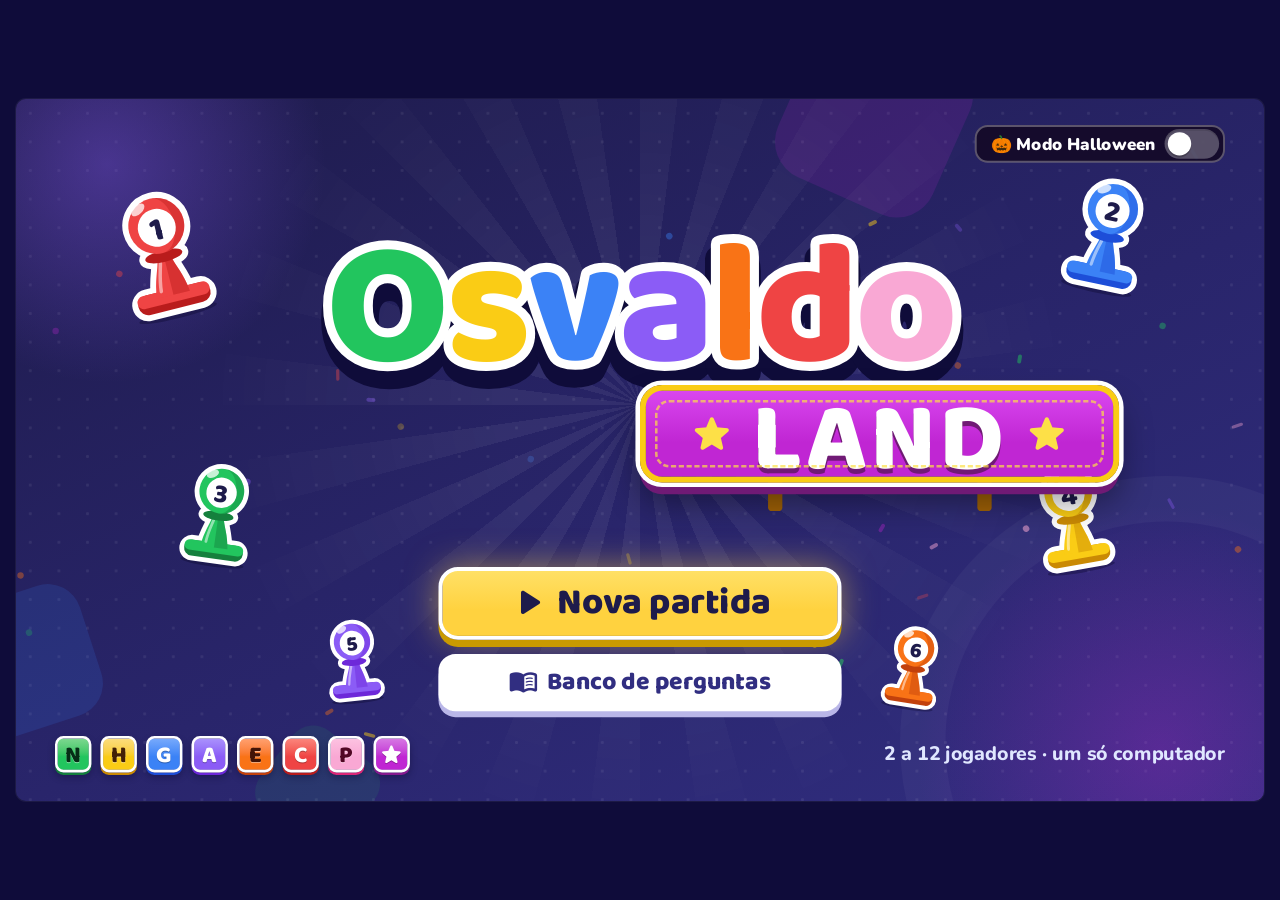
==== commit 94a4f27d: "Edição Halloween (só visual) e trilha sonora - Tema de Halloween ativável pela chave do início/cadas" ====
--- a/index.html
+++ b/index.html
@@ -395,11 +395,408 @@
   .vit .cf,.vit .fw-raio,.vit .fw-nucleo,.vit .bp,.vit .holofote,.vit .flash{display:none}
 }
 @media (prefers-reduced-motion: reduce){*,*::before,*::after{animation-duration:.01ms!important; animation-iteration-count:1!important; transition:none!important}}
+/* ===== Tema Halloween (src/theme-halloween.css). Só vale com .tema-halloween no #palco; o modo normal não muda. ===== */
+#palco.tema-halloween{
+  --hw-abobora:#F97316; --hw-abobora-esc:#C2410C; --hw-roxo:#7C3AED; --hw-noite:#160A2C; --hw-noite-2:#2A1650; --hw-ceu:#1B0B33;
+  --hw-pergaminho:#FBF1DC; --hw-mancha:rgba(160,100,30,.16); --hw-tinta:#3B1A08; --hw-lua:#FDE68A;
+  --hw-titulo:'Creepster','Baloo 2','Trebuchet MS',system-ui,sans-serif;
+  --hw-img-abob:url("data:image/svg+xml,%3Csvg xmlns='http://www.w3.org/2000/svg' viewBox='0 0 40 40'%3E%3Crect x='18' y='3' width='4' height='8' rx='1' fill='%234D7C0F'/%3E%3Cellipse cx='20' cy='23' rx='17' ry='14' fill='%23F97316' stroke='%23fff' stroke-width='2'/%3E%3Cpath d='M11 21l4-6 4 6zM21 21l4-6 4 6zM10 26q10 9 20 0l-4 1-2 3-2-3-2 3-2-3-2 3-2-3z' fill='%23FDE047' stroke='%237C2D12' stroke-width='1'/%3E%3C/svg%3E");
+  --hw-img-bat:url("data:image/svg+xml,%3Csvg xmlns='http://www.w3.org/2000/svg' viewBox='0 0 32 16'%3E%3Cpath d='M0 8Q6 0 12 6Q14 2 16 4Q18 2 20 6Q26 0 32 8Q26 6 22 12Q18 9 16 13Q14 9 10 12Q6 6 0 8Z' fill='%2306030B'/%3E%3C/svg%3E");
+  --hw-img-fant:url("data:image/svg+xml,%3Csvg xmlns='http://www.w3.org/2000/svg' viewBox='0 0 30 36'%3E%3Cpath d='M3 15a12 12 0 0 1 24 0v18l-4-3-4 3-4-3-4 3-4-3-4 3z' fill='%23fff' stroke='%231E1B4B' stroke-width='1.5'/%3E%3Cellipse cx='11' cy='15' rx='2.5' ry='3.5' fill='%231E1B4B'/%3E%3Cellipse cx='19' cy='15' rx='2.5' ry='3.5' fill='%231E1B4B'/%3E%3C/svg%3E");
+  background:var(--hw-noite);
+}
+.hw-img-abob{background:var(--hw-img-abob) center/contain no-repeat}
+.hw-img-bat{background:var(--hw-img-bat) center/contain no-repeat}
+.hw-img-fant{background:var(--hw-img-fant) center/contain no-repeat}
+
+/* Fundo noturno: só transform e opacity nos keyframes (roda no compositor) */
+.hw-ceu{background:radial-gradient(ellipse 60% 50% at 82% 12%, rgba(120,100,150,.28), transparent 70%),linear-gradient(175deg,#0F0B1A 0%,#1D1530 52%,#0A0810 100%)}
+.hw-pisca{animation:hw-pisca 3s ease-in-out infinite}
+.hw-lua{border-radius:50%;background:radial-gradient(circle at 62% 40%, rgba(90,80,70,.22) 0 9%, transparent 10%),radial-gradient(circle at 40% 66%, rgba(90,80,70,.18) 0 12%, transparent 13%),radial-gradient(circle at 70% 70%, rgba(90,80,70,.15) 0 6%, transparent 7%),radial-gradient(circle at 38% 34%, #FAF6EC, #E7DFCB 60%, #B9AE95 100%);box-shadow:0 0 70px 18px rgba(231,223,203,.16)}
+.hw-nuvem{position:absolute;height:110px;margin-top:-24px;border-radius:50%;background:radial-gradient(ellipse at center, rgba(70,58,95,.55) 0%, rgba(70,58,95,0) 70%);animation:hw-nuvem ease-in-out infinite alternate}
+.hw-nuvem::before,.hw-nuvem::after{display:none}
+.hw-nuvem::before{left:18%;top:-50%;width:36%;height:120%}
+.hw-nuvem::after{left:48%;top:-30%;width:28%;height:95%}
+.hw-nevoa{border-radius:50%;background:radial-gradient(ellipse at 50% 50%, rgba(200,192,220,.14), rgba(200,192,220,0) 68%);animation:hw-nevoa 16s ease-in-out infinite alternate}
+.hw-nevoa--b{animation-duration:22s;animation-direction:alternate-reverse}
+.hw-fant{background:var(--hw-img-fant) center/contain no-repeat;opacity:.18;animation:bob 3.4s ease-in-out infinite}
+.hw-voo{position:absolute;left:0;animation:hw-voo linear infinite;will-change:transform}
+.hw-voo--volta{animation-direction:reverse}
+.hw-bat{background:var(--hw-img-bat) center/contain no-repeat;animation:hw-asa .26s ease-in-out infinite alternate}
+.hw-cai-i{position:absolute;opacity:.9}
+@keyframes hw-pisca{50%{opacity:.25}}
+@keyframes hw-nuvem{to{transform:translateX(140px)}}
+@keyframes hw-nevoa{from{transform:translateX(-120px)}to{transform:translateX(120px)}}
+@keyframes hw-voo{0%{transform:translate(-140px,0)}25%{transform:translate(480px,-40px)}50%{transform:translate(980px,24px)}75%{transform:translate(1480px,-30px)}100%{transform:translate(2060px,0)}}
+@keyframes hw-asa{to{transform:scaleY(.45)}}
+
+/* Tabuleiro: chão de cemitério, trilha de pedras, casas como pedras entalhadas (cor + letra/ícone inalterados) */
+.tema-halloween .tab{background:radial-gradient(ellipse 70% 60% at 50% 45%, #231B2E 0%, #16111D 60%, #0C0911 100%)!important;box-shadow:0 0 0 3px #07050A,0 0 0 6px #4A4058,0 0 0 8px #07050A,0 30px 70px rgba(0,0,0,.75)!important}
+.tema-halloween .casa-f{border-color:#1A1520!important;box-shadow:inset 0 3px 0 rgba(255,255,255,.28),inset 0 -10px 14px rgba(0,0,0,.38),0 0 0 2px #5C5468,0 6px 0 #07050A,0 12px 20px rgba(0,0,0,.65)!important}
+.tema-halloween .casa-f[data-k="cat"]{border-radius:44% 44% 12% 12% / 32% 32% 12% 12%!important}
+.tema-halloween .casa-f[data-k="esp"]{border-color:#2A2018!important;box-shadow:inset 0 3px 0 rgba(255,255,255,.25),inset 0 -10px 14px rgba(0,0,0,.38),0 0 0 3px #A88A5A,0 6px 0 #07050A,0 12px 22px rgba(0,0,0,.65)!important}
+.tema-halloween .casa-f[data-k="fim"]{border-color:#A88A5A!important;box-shadow:0 0 0 3px #07050A,0 0 30px rgba(251,191,36,.35),0 8px 0 #07050A,0 14px 24px rgba(0,0,0,.7)!important}
+.hw-acc{position:absolute;pointer-events:none;z-index:3;filter:grayscale(1) sepia(.45) brightness(.92) contrast(1.15) drop-shadow(0 2px 2px rgba(0,0,0,.75))}
+.hw-acc svg{display:block;width:100%;height:100%;overflow:visible}
+.hw-abob::before{content:"";position:absolute;inset:-30%;border-radius:50%;background:radial-gradient(circle, rgba(251,146,60,.35), transparent 62%);animation:hw-pulsa 3.2s ease-in-out infinite}
+.hw-chama{border-radius:50% 50% 45% 45% / 62% 62% 38% 38%;background:radial-gradient(ellipse at 50% 70%, #FFFBEB 0 22%, #FCD34D 50%, #EA580C 100%);transform-origin:50% 100%;animation:hw-chama 1.1s ease-in-out infinite alternate}
+@keyframes hw-pulsa{0%,100%{opacity:.5}50%{opacity:1}}
+@keyframes hw-chama{0%{transform:scale(1,1) rotate(-3deg)}100%{transform:scale(.85,1.12) rotate(3deg)}}
+
+/* Personagens: respiração parados, aura no jogador da vez, comemoração ao vencer o duelo */
+.tema-halloween .pc .peao svg,.tema-halloween .jog-linha .peao svg{transform-origin:50% 96%;animation:hw-respira 2.8s ease-in-out infinite}
+.tema-halloween .pc.vez .peao::before{content:"";position:absolute;left:-34%;right:-34%;bottom:-14%;height:62%;border-radius:50%;z-index:-1;background:radial-gradient(ellipse at 50% 70%, var(--c) 0%, transparent 70%);animation:hw-aura 1.6s ease-in-out infinite}
+.tema-halloween .peao.hw-vence svg{animation:hw-vence 1.1s cubic-bezier(.3,1.4,.5,1) .15s both}
+.tema-halloween .peao.hw-vence::after{content:"";position:absolute;left:-25%;right:-25%;top:5%;aspect-ratio:1;border-radius:50%;border:8px solid var(--hw-abobora);animation:hw-anel .9s ease-out .35s both;pointer-events:none}
+@keyframes hw-respira{0%,100%{transform:scale(1,1)}50%{transform:scale(1.03,.97)}}
+@keyframes hw-aura{0%,100%{opacity:.55;transform:scale(.9)}50%{opacity:1;transform:scale(1.12)}}
+@keyframes hw-vence{0%{transform:none}30%{transform:translateY(-22%) rotate(-12deg) scale(1.08)}55%{transform:translateY(-22%) rotate(12deg) scale(1.08)}80%{transform:translateY(0) scale(1.1,.9)}100%{transform:none}}
+@keyframes hw-anel{0%{opacity:1;transform:scale(.4)}100%{opacity:0;transform:scale(1.6)}}
+
+/* Painéis em pergaminho (texto continua escuro: contraste alto) */
+.tema-halloween .painel,.tema-halloween .cartao,.tema-halloween .jog-linha,.tema-halloween .duelo-caixa{background-color:var(--hw-pergaminho)!important;background-image:radial-gradient(ellipse at 12% 8%, var(--hw-mancha), transparent 45%),radial-gradient(ellipse at 92% 96%, var(--hw-mancha), transparent 50%)!important}
+.tema-halloween .duelo-caixa::after{content:"";position:absolute;inset:138px 16px 16px;border:3px solid rgba(120,53,15,.22);border-radius:24px;pointer-events:none}
+
+/* Cronômetro vira frasco de poção (tempo e alerta dos 10 s iguais) */
+.tema-halloween .crono-disco{background:linear-gradient(to top, rgba(168,85,247,.38) 0 34%, #FAF5FF 34%)!important;border-color:#4C1D95!important}
+.tema-halloween .crono.alerta .crono-disco{background:linear-gradient(to top, rgba(239,68,68,.4) 0 34%, #FEF2F2 34%)!important;border-color:#B91C1C!important}
+.tema-halloween .crono:not(.alerta) .crono-arco{stroke:var(--hw-abobora)}
+.tema-halloween .crono::before{content:"";position:absolute;left:40%;width:20%;top:-10%;height:13%;background:#92400E;border-radius:8px 8px 3px 3px;box-shadow:0 5px 0 #4C1D95;z-index:1}
+
+/* Títulos: Creepster só em títulos; corpo continua em Nunito/Baloo */
+.tema-halloween .logo-svg text{font-family:var(--hw-titulo)!important;letter-spacing:6px!important}
+.tema-halloween .placa > div:first-child{background:linear-gradient(180deg,#FB923C,#EA580C 60%)!important;border-color:var(--hw-roxo)!important;box-shadow:0 0 0 7px #fff,0 18px 0 #7C2D12,0 30px 50px rgba(0,0,0,.45)!important}
+.tema-halloween .placa .bal{font-family:var(--hw-titulo)!important;text-shadow:0 8px 0 #7C2D12!important;letter-spacing:10px!important;padding-top:4px!important}
+.hw-selo{font-family:var(--hw-titulo);font-size:50px;line-height:1;color:#1C0A00;background:var(--hw-abobora,#F97316);border:6px solid #fff;border-radius:20px;padding:14px 26px 10px;box-shadow:0 8px 0 #7C2D12,0 0 40px rgba(249,115,22,.5);transform:rotate(8deg);white-space:nowrap}
+.hw-titulo-txt{font-family:var(--hw-titulo);line-height:1;color:#FB923C;letter-spacing:2px;text-shadow:0 4px 0 #2E1065,0 0 24px rgba(249,115,22,.45);white-space:nowrap;pointer-events:none}
+.hw-chave{height:58px;box-sizing:border-box;padding:0 6px 0 22px;border-radius:20px;background:rgba(20,10,40,.92);border:3px solid rgba(255,255,255,.3);color:#fff;font-weight:900;font-size:26px;display:flex;align-items:center;gap:14px;white-space:nowrap}
+.hw-chave.on{border-color:var(--hw-abobora);background:#2A1206}
+.hw-chave:hover{background:#2E1B4D}
+.hw-pill{flex:none;padding:6px 14px 4px;border-radius:999px;font-weight:900;font-size:22px;line-height:1.1;white-space:nowrap}
+.hw-previa{position:absolute;right:80px;bottom:190px;width:560px;box-sizing:border-box;z-index:5;pointer-events:none;display:flex;align-items:center;gap:22px;padding:18px 26px;border-radius:28px;background:var(--hw-pergaminho,#FBF1DC);border:6px solid #F97316;box-shadow:0 10px 0 rgba(0,0,0,.35),0 0 60px rgba(249,115,22,.35);animation:mola .35s cubic-bezier(.3,1.5,.5,1) both}
+
+/* Vitória: noite, confete de abóboras, morcegos e fantasmas */
+.tema-halloween .vit{background:linear-gradient(160deg,var(--hw-ceu) 0%,#3B1466 100%)}
+.tema-halloween .vit .cf{width:46px!important;height:46px!important;border-radius:0!important;background:var(--hw-img-abob) center/contain no-repeat!important}
+.tema-halloween .vit .cf:nth-of-type(3n+1){background-image:var(--hw-img-bat)!important;height:26px!important;width:52px!important}
+.tema-halloween .vit .cf:nth-of-type(3n+2){background-image:var(--hw-img-fant)!important}
+.tema-halloween .vit .titulo > span{font-family:var(--hw-titulo)!important;letter-spacing:6px}
+.tema-halloween .vit .titulo .t-face{color:#FB923C}
+.tema-halloween .vit .titulo .t-sombra{color:#2E1065;-webkit-text-stroke-color:#2E1065}
+
+@media (prefers-reduced-motion: reduce){.hw-voo,.hw-cai-i{display:none}}
+
 </style>
 </head>
 <body>
 <div id="moldura"><div id="palco" role="application" aria-label="OsvaldoLand"><div id="tela"><div id="l-fundo" class="abs" style="inset:0"></div><div id="l-tab" class="abs" style="left:28px;top:144px"></div><div id="l-frente" class="abs" style="inset:0"></div></div><div id="fx"></div><div id="sobre"></div></div></div>
 
+<script>/* ===== OsvaldoLand · Trilha sonora (src/musica.js) =====
+   Música de fundo 100% sintetizada pelo navegador (Web Audio): nenhum arquivo de áudio.
+   128 BPM, 16 compassos em loop (parte A + parte B), sem voz.
+   Camadas: bumbo/palmas/chimbal, "tic-tac" de relógio, baixo saltitante, pizzicato,
+   sintetizador principal, glockenspiel e metais. Modo "tensão" (perguntas/duelo) reforça o relógio.
+   API: MUSICA.tocar(ctx) · MUSICA.parar() · MUSICA.tensao(bool) · MUSICA.volume(0–1) · MUSICA.tocando */
+(function(){
+  const BPM = 128, PASSO = 60 / BPM / 4, ADIANTE = .14, INTERVALO = 25;
+  const hz = m => 440 * Math.pow(2, (m - 69) / 12);
+  // Acordes por compasso: [fundamental do baixo, tríade do pizzicato]
+  const AC = { C:[48,[60,64,67]], Am:[45,[57,60,64]], F:[41,[57,60,65]], G:[43,[55,59,62]], Em:[40,[55,59,64]] };
+  const PROG = ['C','Am','F','G','C','Am','F','G', 'F','G','Em','Am','F','G','C','G'];
+  // Melodia: por compasso, [passo (0–15), nota MIDI, duração em passos]
+  const MEL = [
+    [[0,72,2],[2,76,2],[4,79,3],[8,76,1],[10,79,2],[12,84,4]],
+    [[0,81,2],[2,79,2],[4,76,2],[6,72,2],[8,74,3],[12,76,4]],
+    [[0,77,2],[2,81,2],[4,84,3],[8,81,1],[10,79,2],[12,77,2],[14,76,2]],
+    [[0,74,3],[4,79,2],[6,77,2],[8,76,2],[10,74,2],[12,71,4]],
+    [[0,72,2],[2,76,2],[4,79,3],[8,76,1],[10,79,2],[12,84,2],[14,86,2]],
+    [[0,88,3],[4,84,2],[6,81,2],[8,83,2],[10,84,2],[12,81,4]],
+    [[0,77,2],[2,81,2],[4,84,2],[6,86,2],[8,84,2],[10,81,2],[12,77,2],[14,79,2]],
+    [[0,83,4],[4,79,2],[6,74,2],[8,79,6]],
+    [[0,69,2],[3,72,2],[6,77,2],[8,76,2],[10,77,2],[12,81,4]],
+    [[0,79,2],[3,74,2],[6,71,2],[8,74,2],[10,79,2],[12,83,4]],
+    [[0,76,2],[3,79,2],[6,83,2],[8,84,2],[10,83,2],[12,79,4]],
+    [[0,81,6],[8,84,2],[10,83,2],[12,81,2],[14,79,2]],
+    [[0,77,2],[2,79,2],[4,81,2],[6,84,2],[8,89,4],[12,86,2],[14,84,2]],
+    [[0,86,3],[4,83,2],[6,79,2],[8,83,2],[10,86,2],[12,91,4]],
+    [[0,88,2],[2,84,2],[4,79,2],[6,84,2],[8,88,4],[12,86,2],[14,84,2]],
+    [[0,83,2],[2,79,2],[4,74,2],[6,79,2],[8,71,2],[10,74,2],[12,79,2],[14,83,2]]
+  ];
+  const BAIXO = [[0,0],[2,12],[3,0],[5,0],[6,7],[8,0],[10,12],[11,0],[13,7],[14,12],[15,10]];
+  const ARP = [0,1,2,1,2,1,0,2];
+
+  const M = { tocando:false, ctx:null, _vol:.55, _tensao:0 };
+  let mestre, comp, ruido, timer = null, passo = 0, proxT = 0;
+
+  function montar(ctx){
+    if(M.ctx === ctx && mestre) return;
+    M.ctx = ctx;
+    comp = ctx.createDynamicsCompressor(); comp.threshold.value = -14; comp.ratio.value = 4; comp.attack.value = .004; comp.release.value = .2;
+    mestre = ctx.createGain(); mestre.gain.value = 0;
+    mestre.connect(comp); comp.connect(ctx.destination);
+    const n = ctx.sampleRate; ruido = ctx.createBuffer(1, n, n); const d = ruido.getChannelData(0); for(let i = 0; i < n; i++) d[i] = Math.random()*2 - 1;
+  }
+  const env = (g, t, a, pico, dur, fim = .0001) => { g.gain.setValueAtTime(.0001, t); g.gain.exponentialRampToValueAtTime(pico, t + a); g.gain.exponentialRampToValueAtTime(fim, t + dur); };
+  function osc(t, f, dur, {tipo='square', vol=.1, a=.005, filtro=0, q=1, vib=0, destino=mestre, glide=0} = {}){
+    const c = M.ctx, o = c.createOscillator(), g = c.createGain(); o.type = tipo; o.frequency.setValueAtTime(f, t);
+    if(glide) o.frequency.exponentialRampToValueAtTime(f*glide, t + dur);
+    let ult = o;
+    if(filtro){ const bq = c.createBiquadFilter(); bq.type = 'lowpass'; bq.frequency.setValueAtTime(filtro, t); bq.frequency.exponentialRampToValueAtTime(Math.max(200, filtro*.35), t + dur); bq.Q.value = q; o.connect(bq); ult = bq; }
+    if(vib){ const l = c.createOscillator(), lg = c.createGain(); l.frequency.value = 5.5; lg.gain.value = vib; l.connect(lg); lg.connect(o.frequency); l.start(t + .08); l.stop(t + dur + .05); }
+    ult.connect(g); g.connect(destino); env(g, t, a, vol, dur); o.start(t); o.stop(t + dur + .05);
+  }
+  function barulho(t, dur, {vol=.1, tipo='highpass', f=7000, q=.7} = {}){
+    const c = M.ctx, s = c.createBufferSource(), bq = c.createBiquadFilter(), g = c.createGain();
+    s.buffer = ruido; bq.type = tipo; bq.frequency.value = f; bq.Q.value = q; s.connect(bq); bq.connect(g); g.connect(mestre);
+    env(g, t, .002, vol, dur); s.start(t, Math.random()*.5); s.stop(t + dur + .02);
+  }
+  const bumbo = t => { osc(t, 150, .32, {tipo:'sine', vol:.55, a:.002, glide:.28}); osc(t, 60, .2, {tipo:'triangle', vol:.25, a:.002}); };
+  const palma = t => { [0, .011, .022].forEach(d => barulho(t + d, .09, {vol:.16, tipo:'bandpass', f:1500, q:1.1})); barulho(t, .16, {vol:.06, tipo:'bandpass', f:2200}); };
+  const chimbal = (t, aberto) => barulho(t, aberto ? .16 : .035, {vol:aberto ? .05 : .045, f:8000});
+  const tic = (t, alto, vol) => { osc(t, alto ? 2600 : 1900, .03, {tipo:'sine', vol, a:.001}); osc(t, alto ? 5200 : 3800, .015, {tipo:'sine', vol:vol*.4, a:.001}); };
+
+  function agendar(p, t){
+    const comp_ = Math.floor(p / 16) % 16, s = p % 16, parteB = comp_ >= 8, ac = AC[PROG[comp_]], virada = (comp_ === 7 || comp_ === 15) && s >= 12;
+    // Bateria
+    if(s % 4 === 0 && !(virada && s > 12)) bumbo(t);
+    if(s === 7 && parteB) bumbo(t);
+    if(s === 4 || s === 12) palma(t);
+    if(virada) barulho(t, .06, {vol:.08 + (s - 12)*.02, tipo:'bandpass', f:1800, q:.9});
+    if(s % 2 === 0) chimbal(t, s % 4 === 2 && s === 14);
+    else if(parteB) chimbal(t, false);
+    // Relógio: tic-tac em cada tempo; na tensão vira semicolcheia e sobe o volume
+    const tv = .035 + M._tensao*.07;
+    if(s % 4 === 0) tic(t, true, tv); else if(s % 4 === 2) tic(t, false, tv*.8); else if(M._tensao) tic(t, false, tv*.35);
+    // Baixo saltitante
+    BAIXO.forEach(([ps, iv]) => { if(ps === s) osc(t, hz(ac[0] - 12 + iv), PASSO*1.6, {tipo:'sawtooth', vol:.16, filtro:1400, q:6}); });
+    if(s % 4 === 0) osc(t, hz(ac[0] - 24), PASSO*3, {tipo:'sine', vol:.16});
+    // Pizzicato (orquestra) em colcheias
+    if(s % 2 === 0){ const tri = ac[1], n = tri[ARP[(s/2) % 8]] + (s >= 8 && parteB ? 12 : 0); osc(t, hz(n), .14, {tipo:'triangle', vol:.08, a:.002, filtro:3200, q:2}); }
+    // Melodia principal (sintetizador) + glockenspiel dobrando na segunda metade de cada parte
+    MEL[comp_].forEach(([ps, n, d]) => { if(ps !== s) return;
+      const dur = d*PASSO*.92;
+      osc(t, hz(n), dur, {tipo:'square', vol:.065, a:.006, filtro:4200, q:1.5, vib:d >= 3 ? 4 : 0});
+      osc(t, hz(n)*1.005, dur, {tipo:'sawtooth', vol:.03, a:.01, filtro:2600});
+      if(comp_ % 8 >= 4) osc(t, hz(n + 12), .5, {tipo:'sine', vol:.05, a:.001});
+    });
+    // Metais: ataques sincopados na parte B; "fagote" comendo o contratempo na parte A
+    if(parteB && (s === 0 || s === 6 || s === 10)) ac[1].forEach(n => osc(t, hz(n), PASSO*(s === 0 ? 3 : 1.5), {tipo:'sawtooth', vol:.045, a:.012, filtro:2400, q:3}));
+    if(!parteB && (s === 3 || s === 11) && comp_ % 2) osc(t, hz(ac[1][2] - 12), PASSO*1.2, {tipo:'sawtooth', vol:.05, filtro:900, q:4});
+    // Prato no começo do loop e da parte B
+    if(s === 0 && (comp_ === 0 || comp_ === 8)) barulho(t, 1.1, {vol:.07, f:5500});
+  }
+  function laco(){
+    const c = M.ctx; if(!c) return;
+    while(proxT < c.currentTime + ADIANTE){ agendar(passo, proxT); passo = (passo + 1) % 256; proxT += PASSO; }
+  }
+  M.tocar = ctx => {
+    if(!ctx) return; montar(ctx);
+    if(ctx.state === 'suspended') ctx.resume();
+    if(M.tocando) return;
+    M.tocando = true; passo = 0; proxT = ctx.currentTime + .08;
+    mestre.gain.cancelScheduledValues(ctx.currentTime); mestre.gain.setValueAtTime(mestre.gain.value, ctx.currentTime); mestre.gain.linearRampToValueAtTime(M._vol*.6, ctx.currentTime + 1.2);
+    laco(); timer = setInterval(laco, INTERVALO);
+  };
+  M.parar = () => {
+    if(!M.tocando) return; M.tocando = false;
+    const c = M.ctx, t = c.currentTime; mestre.gain.cancelScheduledValues(t); mestre.gain.setValueAtTime(mestre.gain.value, t); mestre.gain.linearRampToValueAtTime(0, t + .5);
+    setTimeout(() => { if(!M.tocando){ clearInterval(timer); timer = null; } }, 520);
+  };
+  M.tensao = on => { M._tensao = on ? 1 : 0; };
+  M.volume = v => { M._vol = Math.max(0, Math.min(1, v)); if(M.tocando && mestre) mestre.gain.setTargetAtTime(M._vol*.6, M.ctx.currentTime, .1); };
+  window.MUSICA = M;
+})();
+</script>
+<script>/* ===== OsvaldoLand · Tema de Halloween (só visual; regras, banco e sorteio não mudam) =====
+   Liga/desliga: chave "Modo Halloween" no cadastro, salva em localStorage ('osvaldoland-tema').
+   Sem escolha salva, liga sozinho de 25/10 a 02/11. Sons do tema: chave própria, desligada por padrão.
+   Para outra data comemorativa: copie este arquivo e o theme-halloween.css, troque as artes e a janela de datas. */
+window.HW = (() => {
+  const K = 'osvaldoland-tema', K_SOM = 'osvaldoland-tema-som';
+  const lerK = k => { try { return localStorage.getItem(k); } catch(e){ return null; } };
+  const gravarK = (k, v) => { try { localStorage.setItem(k, v); } catch(e){} };
+  const naData = (d = new Date()) => { const m = d.getMonth() + 1, dia = d.getDate(); return (m === 10 && dia >= 25) || (m === 11 && dia <= 2); };
+  const salvo = lerK(K);
+  const H = {on: salvo ? salvo === 'halloween' : naData(), somOn: lerK(K_SOM) === 'ligado'};
+  function fonte(){
+    if(!H.on || document.getElementById('hw-fonte')) return;
+    const l = document.createElement('link'); l.id = 'hw-fonte'; l.rel = 'stylesheet';
+    l.href = 'https://fonts.googleapis.com/css2?family=Creepster&display=swap'; document.head.appendChild(l);
+  }
+  fonte();
+  H.alternar = () => { H.on = !H.on; gravarK(K, H.on ? 'halloween' : 'normal'); fonte(); };
+  H.alternarSom = () => { H.somOn = !H.somOn; gravarK(K_SOM, H.somOn ? 'ligado' : 'desligado'); };
+
+  /* ---------- Personagens (um por cor de jogador). A cor do jogador continua dominante. ---------- */
+  const NOMES = {laranja:'Cabeça de Abóbora', roxo:'Bruxa', verde:'Zumbi', vermelho:'Vampiro', azul:'Fantasma', rosa:'Múmia',
+    amarelo:'Esqueleto', cinza:'Lobisomem', marrom:'Frankenstein', ciano:'Caveira de Açúcar', preto:'Morcego', lima:'Gosma'};
+  H.NOMES = NOMES;
+  H.nome = cor => NOMES[cor] || '';
+  /* Peças de miniatura: contorno claro fino + traço escuro, volume por degradê na cor do jogador, olhos que brilham. */
+  const BASE_S = '<path d="M12 111 Q12 101 50 101 Q88 101 88 111 V115 Q88 125 50 125 Q12 125 12 115Z"/><path d="M38 106 Q41 88 43 73 L57 73 Q59 88 62 106Z"/>';
+  const base = (c, d, G) => '<path d="M12 111 Q12 101 50 101 Q88 101 88 111 V115 Q88 125 50 125 Q12 125 12 115Z" fill="' + d + '"/><ellipse cx="50" cy="109" rx="38" ry="7.5" fill="' + G + '"/><path d="M38 106 Q41 88 43 73 L57 73 Q59 88 62 106Z" fill="' + G + '"/><path d="M44 78 Q42.5 92 41.5 104" stroke="#fff" stroke-opacity=".28" stroke-width="2.4" fill="none" stroke-linecap="round"/><ellipse cx="50" cy="73.5" rx="11" ry="3.4" fill="' + d + '"/>';
+  const brilho = (x, y, r, cor) => '<circle cx="' + x + '" cy="' + y + '" r="' + r + '" fill="' + cor + '" opacity=".22"/><circle cx="' + x + '" cy="' + y + '" r="' + (r*.55).toFixed(1) + '" fill="' + cor + '" opacity=".35"/>';
+  const SKULL = 'M26 36 Q26 10 50 10 Q74 10 74 36 Q74 48 68 52 L66 60 Q60 67 50 67 Q40 67 34 60 L32 52 Q26 48 26 36Z';
+  const ORB_E = 'M33 36 Q34 29 42 30 Q48 32 46 40 Q44 46 38 45 Q32 43 33 36Z', ORB_D = 'M67 36 Q66 29 58 30 Q52 32 54 40 Q56 46 62 45 Q68 43 67 36Z';
+  const ARTE = {
+    laranja: (c, d, G) => ({s:'<path d="M50 20 C20 18 15 34 17 46 C19 62 34 71 50 71 C66 71 81 62 83 46 C85 34 80 18 50 20Z"/><path d="M46 22 L48 10 Q50 4 58 3 L59 8 Q53 9 53 13 L54 22Z"/>',
+      a:'<path d="M46 22 L48 10 Q50 4 58 3 L59 8 Q53 9 53 13 L54 22Z" fill="#3B2A14"/><path d="M50 20 C20 18 15 34 17 46 C19 62 34 71 50 71 C66 71 81 62 83 46 C85 34 80 18 50 20Z" fill="' + G + '"/><g fill="none" stroke="' + d + '" stroke-width="2.2" opacity=".6"><path d="M50 20 C42 30 42 60 50 71"/><path d="M50 20 C58 30 58 60 50 71"/><path d="M34 22 C25 34 26 58 37 68"/><path d="M66 22 C75 34 74 58 63 68"/></g>' + brilho(37,43,11,'#FDBA74') + brilho(63,43,11,'#FDBA74') + '<g fill="#FDE68A" stroke="#431407" stroke-width="1.6" stroke-linejoin="round"><path d="M28 37 L45 43 L33 50Z"/><path d="M72 37 L55 43 L67 50Z"/><path d="M46.5 51 L50 46 L53.5 51Z"/><path d="M26 53 Q50 68 74 53 L68 56 L65 61 L60 57 L55 63 L50 58 L45 63 L40 57 L35 61 L32 56Z"/></g><path d="M30 39 L41 43 L33 48Z M70 39 L59 43 L67 48Z" fill="#FFFBEB" opacity=".7"/><ellipse cx="31" cy="29" rx="7" ry="3" transform="rotate(-32 31 29)" fill="#fff" opacity=".28"/>'}),
+    roxo: (c, d, G) => ({s:'<path d="M78 50 L81.5 49 L93.5 110 L90 111Z"/><path d="M84 104 L97 100 L102 122 L86 124Z"/><path d="M30 36 C27 52 31 66 38 74 L62 74 C69 66 73 52 70 36Z"/><ellipse cx="50" cy="34" rx="38" ry="7"/><path d="M30 33 C34 20 40 10 52 3 C57 0 65 2 71 8 C65 7 61 9 59 14 C63 22 66 28 70 33Z"/>',
+      a:'<path d="M78 50 L81.5 49 L93.5 110 L90 111Z" fill="#57391F"/><path d="M84 104 L97 100 L102 122 L86 124Z" fill="#A16207"/><path d="M88 106 L92 123 M93 104 L97 122" stroke="#713F12" stroke-width="1.5"/><path d="M30 36 C27 52 31 66 38 74 L62 74 C69 66 73 52 70 36Z" fill="#160A26"/><path d="M36 36 C36 53 42 63 50 63 C58 63 64 53 64 36Z" fill="#A7B98C"/><path d="M36 36 H64 V43 Q50 48 36 43Z" fill="#000" opacity=".4"/>' + brilho(42,45,6,'#BEF264') + brilho(58,45,6,'#BEF264') + '<path d="M38 45 Q42 42.5 46 45 Q42 46.8 38 45Z M54 45 Q58 42.5 62 45 Q58 46.8 54 45Z" fill="#D9F99D"/><path d="M50 46 L55 55 L49 54Z" fill="#6B7F55"/><path d="M43 58 Q50 60 57 56" stroke="#160A26" stroke-width="2" fill="none" stroke-linecap="round"/><ellipse cx="50" cy="34" rx="38" ry="7" fill="' + d + '"/><path d="M30 33 C34 20 40 10 52 3 C57 0 65 2 71 8 C65 7 61 9 59 14 C63 22 66 28 70 33Z" fill="' + G + '"/><path d="M32.5 27 C44 29.5 56 29.5 67.5 27 L69 32.5 C56 35 44 35 31.5 32.5Z" fill="#160A26"/><rect x="46" y="27.4" width="8" height="6.4" rx="1" fill="none" stroke="#FACC15" stroke-width="1.8"/><path d="M41 19 C45 12 49 8 54 5" stroke="#fff" stroke-width="2.2" opacity=".3" fill="none" stroke-linecap="round"/>'}),
+    verde: (c, d, G) => ({s:'<path d="M40 70 L12 59 Q5 57 5 64 Q5 69 12 70 L38 79Z"/><path d="M60 70 L88 59 Q95 57 95 64 Q95 69 88 70 L62 79Z"/><path d="M30 18 Q50 7 70 15 L73 50 Q71 64 58 69 L42 69 Q29 64 28 50Z"/>',
+      a:'<path d="M40 70 L12 59 Q5 57 5 64 Q5 69 12 70 L38 79Z M60 70 L88 59 Q95 57 95 64 Q95 69 88 70 L62 79Z" fill="' + d + '"/><path d="M40 70 L27 65 L29 71 L24 73 L38 79Z M60 70 L73 65 L71 71 L76 73 L62 79Z" fill="#292524"/><path d="M30 18 Q50 7 70 15 L73 50 Q71 64 58 69 L42 69 Q29 64 28 50Z" fill="' + G + '"/><path d="M30 20 Q50 7 70 15 L70 24 L64 19 L60 26 L54 18 L48 25 L42 18 L36 25 L30 23Z" fill="#1C1917"/><ellipse cx="40" cy="39" rx="7.5" ry="6.5" fill="#052E16"/><ellipse cx="61" cy="41" rx="6" ry="5" fill="#052E16"/><circle cx="41" cy="40" r="2" fill="#D6D3D1"/><circle cx="61" cy="42" r="1.5" fill="#D6D3D1"/><path d="M55 25 L66 31" stroke="#14532D" stroke-width="2"/><path d="M57 24 L56 28 M61 26.5 L60 30.5 M65 29 L64 33" stroke="#14532D" stroke-width="1.6"/><path d="M40 54 Q50 51 61 55 L59 61 Q50 63 42 60Z" fill="#1C0A0A"/><path d="M45 53 L46 56.5 L47.5 53 M53 53 L54 56.5 L55.5 53.5" fill="#D6D3D1"/><path d="M66 46 Q71 50 70 56" stroke="#000" stroke-width="5" opacity=".18" fill="none"/>'}),
+    vermelho: (c, d, G) => ({s:'<path d="M14 74 L20 18 L36 44 L64 44 L80 18 L86 74Z"/><path d="M32 38 Q30 13 50 11 Q70 13 68 38 Q68 56 50 65 Q32 56 32 38Z"/>',
+      a:'<path d="M14 74 L20 18 L36 44 L64 44 L80 18 L86 74Z" fill="' + G + '"/><path d="M22 70 L25 32 L37 48 L63 48 L75 32 L78 70Z" fill="#2A0A10"/><path d="M32 38 Q30 13 50 11 Q70 13 68 38 Q68 56 50 65 Q32 56 32 38Z" fill="#E7E5E4"/><path d="M60 16 Q68 22 68 38 Q68 56 50 65 Q62 50 60 16Z" fill="#78716C" opacity=".35"/><path d="M32 35 Q30 11 50 10 Q70 11 68 35 Q64 24 56 23 L50 33 L44 23 Q36 24 32 35Z" fill="#0C0A09"/><path d="M40 16 Q46 13 52 13" stroke="#fff" stroke-width="1.6" opacity=".3" fill="none"/><path d="M37 37 L46 40 M63 37 L54 40" stroke="#0C0A09" stroke-width="2.6" stroke-linecap="round"/>' + brilho(42,43,5,'#F87171') + brilho(58,43,5,'#F87171') + '<path d="M38 42.5 Q42 40.5 46 43 Q42 44.5 38 42.5Z M62 42.5 Q58 40.5 54 43 Q58 44.5 62 42.5Z" fill="#EF4444"/><path d="M50 44 L48.5 50 L51 50.5" stroke="#78716C" stroke-width="1.4" fill="none"/><path d="M36 48 Q38 54 42 56 M64 48 Q62 54 58 56" stroke="#A8A29E" stroke-width="1.6" fill="none"/><path d="M43 54 Q50 56 57 54" stroke="#0C0A09" stroke-width="2" fill="none" stroke-linecap="round"/><path d="M45 54.4 L46.4 59 L47.8 54.9Z M52.2 54.9 L53.6 59 L55 54.4Z" fill="#fff"/>'}),
+    azul: (c, d, G) => ({semBase:true, n:92, s:'<path d="M50 8 C30 8 22 24 22 44 L20 94 C18 104 14 110 9 117 C17 116 22 112 26 110 L30 121 L37 108 L44 123 L50 107 L57 121 L64 108 L71 119 L75 108 C79 112 85 115 92 115 C85 107 80 96 78 84 L78 44 C78 24 70 8 50 8Z"/>',
+      a:'<path d="M50 8 C30 8 22 24 22 44 L20 94 C18 104 14 110 9 117 C17 116 22 112 26 110 L30 121 L37 108 L44 123 L50 107 L57 121 L64 108 L71 119 L75 108 C79 112 85 115 92 115 C85 107 80 96 78 84 L78 44 C78 24 70 8 50 8Z" fill="' + G + '"/><g stroke="#fff" fill="none" stroke-linecap="round" opacity=".22" stroke-width="2.4"><path d="M37 52 Q33 80 35 106"/><path d="M62 56 Q66 84 64 104"/></g><path d="M30 30 Q33 17 45 13" stroke="#fff" stroke-width="3" fill="none" stroke-linecap="round" opacity=".4"/><path d="M35 33 Q40 26 45 33 L44 47 Q40 52 36 47Z M65 33 Q60 26 55 33 L56 47 Q60 52 64 47Z" fill="#0B1026"/><ellipse cx="50" cy="61" rx="4.5" ry="8" fill="#0B1026"/>'}),
+    rosa: (c, d, G) => ({s:'<path d="M70 30 L91 40 L87 47 L68 39Z"/><path d="M28 40 Q26 13 50 11 Q74 13 72 40 Q72 62 57 71 L43 71 Q28 62 28 40Z"/>',
+      a:'<path d="M70 30 L91 40 L87 47 L68 39Z" fill="' + c + '" stroke="' + d + '" stroke-width="1.4"/><path d="M28 40 Q26 13 50 11 Q74 13 72 40 Q72 62 57 71 L43 71 Q28 62 28 40Z" fill="' + G + '"/><g fill="none" stroke="' + d + '" stroke-width="2" opacity=".7" stroke-linecap="round"><path d="M33 19 Q52 13 67 20"/><path d="M28 28 Q50 18 72 27"/><path d="M27 34 Q48 30 73 33"/><path d="M28 54 Q50 49 72 56"/><path d="M31 62 Q48 57 69 64"/><path d="M38 68 Q50 64 62 69"/></g><path d="M29 39 Q50 35 71 39 L71 47 Q50 44 29 48Z" fill="#1A0510"/>' + brilho(41,43,6,'#FDE047') + '<ellipse cx="41" cy="43" rx="3.6" ry="2.3" fill="#FDE047"/><path d="M52 40 Q62 41 71 47" stroke="' + c + '" stroke-width="5" fill="none"/>'}),
+    amarelo: (c, d, G) => ({s:'<path d="' + SKULL + '"/>',
+      a:'<path d="' + SKULL + '" fill="' + G + '"/><path d="M60 13 Q74 20 74 36 Q74 48 68 52 L66 60 L59 63 Q70 40 60 13Z" fill="' + d + '" opacity=".35"/><path d="' + ORB_E + '" fill="#1C1203"/><path d="' + ORB_D + '" fill="#1C1203"/><circle cx="40" cy="38" r="1.8" fill="#FB923C"/><circle cx="60" cy="38" r="1.8" fill="#FB923C"/><path d="M50 45 L46 53 Q50 55 54 53Z" fill="#1C1203"/><path d="M36 50 Q38 54 37 58 M64 50 Q62 54 63 58" stroke="' + d + '" stroke-width="1.6" fill="none"/><rect x="38" y="55.5" width="24" height="7" rx="1.5" fill="#FEF3C7" stroke="#1C1203" stroke-width="1.6"/><path d="M42 55.5 V62.5 M46 55.5 V62.5 M50 55.5 V62.5 M54 55.5 V62.5 M58 55.5 V62.5" stroke="#1C1203" stroke-width="1.2"/><path d="M57 12 L54 20 L58 24 L56 28" stroke="#1C1203" stroke-width="1.4" fill="none"/>'}),
+    cinza: (c, d, G) => ({s:'<path d="M26 34 L23 3 L43 20Z M74 34 L77 3 L57 20Z"/><path d="M24 40 Q24 18 50 16 Q76 18 76 40 L83 50 L73 54 L67 66 Q59 73 50 73 Q41 73 33 66 L27 54 L17 50Z"/>',
+      a:'<path d="M26 34 L23 3 L43 20Z M74 34 L77 3 L57 20Z" fill="' + c + '"/><path d="M29 27 L27.5 11 L38 21Z M71 27 L72.5 11 L62 21Z" fill="#1E293B"/><path d="M24 40 Q24 18 50 16 Q76 18 76 40 L83 50 L73 54 L67 66 Q59 73 50 73 Q41 73 33 66 L27 54 L17 50Z" fill="' + G + '"/><path d="M31 34 L46 39 L45 41 L31 38Z M69 34 L54 39 L55 41 L69 38Z" fill="#1E293B"/>' + brilho(40,42,6,'#FDE047') + brilho(60,42,6,'#FDE047') + '<path d="M34 40 L46 42.5 L37 45.5Z M66 40 L54 42.5 L63 45.5Z" fill="#FACC15"/><path d="M40.5 41 V44.6 M59.5 41 V44.6" stroke="#0F172A" stroke-width="1.6"/><path d="M40 48 Q50 44 60 48 L58 62 Q50 68 42 62Z" fill="#CBD5E1"/><ellipse cx="50" cy="50" rx="5" ry="3.4" fill="#0F172A"/><path d="M42 60 Q50 64 58 60" stroke="#0F172A" stroke-width="2" fill="none" stroke-linecap="round"/><path d="M44 60.5 L45.4 65 L47 61.6Z M53 61.6 L54.6 65 L56 60.5Z" fill="#fff"/><path d="M25 44 L31 47 M75 44 L69 47 M28 52 L33 53 M72 52 L67 53" stroke="#1E293B" stroke-width="1.6"/>'}),
+    marrom: (c, d, G) => ({s:'<rect x="17" y="50" width="12" height="9" rx="2"/><rect x="71" y="50" width="12" height="9" rx="2"/><path d="M28 14 H72 V56 Q72 68 60 70 H40 Q28 68 28 56Z"/>',
+      a:'<rect x="17" y="50" width="12" height="9" rx="2" fill="#71717A"/><rect x="17" y="50" width="12" height="3.5" rx="1.5" fill="#D4D4D8"/><rect x="71" y="50" width="12" height="9" rx="2" fill="#71717A"/><rect x="71" y="50" width="12" height="3.5" rx="1.5" fill="#D4D4D8"/><path d="M28 14 H72 V56 Q72 68 60 70 H40 Q28 68 28 56Z" fill="' + G + '"/><path d="M28 14 H72 V27 L66 22 L60 28 L54 22 L48 28 L42 22 L36 28 L28 25Z" fill="#0C0A09"/><path d="M34 32 H58" stroke="#1C1917" stroke-width="1.8"/><path d="M37 30 V34 M42 30 V34 M47 30 V34 M52 30 V34 M57 30 V34" stroke="#1C1917" stroke-width="1.4"/><rect x="31" y="37" width="38" height="5" rx="1.5" fill="#1C1917" opacity=".85"/><path d="M31 42 H69 V46 Q50 49 31 46Z" fill="#000" opacity=".3"/><ellipse cx="41" cy="46" rx="3.6" ry="2.4" fill="#E7E5E4"/><ellipse cx="59" cy="46" rx="3.6" ry="2.4" fill="#E7E5E4"/><circle cx="41.5" cy="46.3" r="1.3" fill="#0C0A09"/><circle cx="59.5" cy="46.3" r="1.3" fill="#0C0A09"/><path d="M50 48 V54 H47" stroke="#1C1917" stroke-width="1.4" fill="none" opacity=".6"/><path d="M40 60 H60" stroke="#1C1917" stroke-width="2.6" stroke-linecap="round"/><path d="M43 57.5 V62.5 M48 57.5 V62.5 M53 57.5 V62.5 M58 57.5 V62.5" stroke="#1C1917" stroke-width="1.2"/>'}),
+    ciano: (c, d, G) => ({s:'<path d="' + SKULL + '"/>',
+      a:'<path d="' + SKULL + '" fill="' + G + '"/><path d="M60 13 Q74 20 74 36 Q74 48 68 52 L66 60 L59 63 Q70 40 60 13Z" fill="' + d + '" opacity=".3"/><g stroke="#fff" stroke-width="1.4" stroke-linecap="round">' + [0,1,2,3,4,5,6,7].map(k => { const a = k*Math.PI/4; return [40,60].map(x => 'M' + (x + Math.cos(a)*10).toFixed(1) + ' ' + (38 + Math.sin(a)*10).toFixed(1) + 'L' + (x + Math.cos(a)*13).toFixed(1) + ' ' + (38 + Math.sin(a)*13).toFixed(1)).map(p => '<path d="' + p + '"/>').join(''); }).join('') + '</g><path d="' + ORB_E + '" fill="#082F49" stroke="#F472B6" stroke-width="2"/><path d="' + ORB_D + '" fill="#082F49" stroke="#F472B6" stroke-width="2"/><path d="M50 15 L55 21 L50 27 L45 21Z" fill="#F472B6" stroke="#fff" stroke-width="1.2"/><circle cx="41" cy="21" r="1.6" fill="#fff"/><circle cx="59" cy="21" r="1.6" fill="#fff"/><path d="M50 45 L46 52 Q50 54 54 52Z" fill="#082F49"/><path d="M30 46 Q33 52 38 50 M70 46 Q67 52 62 50" stroke="#FDE047" stroke-width="1.6" fill="none" stroke-linecap="round"/><path d="M38 58 H62" stroke="#082F49" stroke-width="2"/><path d="M41 55 V61 M45 55 V61 M50 55 V61 M55 55 V61 M59 55 V61" stroke="#082F49" stroke-width="1.4"/>'}),
+    preto: (c, d, G) => ({s:'<path d="M50 44 L4 20 Q10 34 2 46 Q14 44 16 56 Q24 50 30 60 Q36 52 42 64 L50 58 L58 64 Q64 52 70 60 Q76 50 84 56 Q86 44 98 46 Q90 34 96 20Z"/><path d="M37 32 L33 11 L46 26Z M63 32 L67 11 L54 26Z"/><circle cx="50" cy="40" r="16"/>',
+      a:'<path d="M50 44 L4 20 Q10 34 2 46 Q14 44 16 56 Q24 50 30 60 Q36 52 42 64 L50 58 L58 64 Q64 52 70 60 Q76 50 84 56 Q86 44 98 46 Q90 34 96 20Z" fill="' + c + '"/><g stroke="#71717A" stroke-width="1.5" fill="none"><path d="M48 44 L6 22 M48 46 L16 55 M48 48 L30 59 M52 44 L94 22 M52 46 L84 55 M52 48 L70 59"/></g><path d="M37 32 L33 11 L46 26Z M63 32 L67 11 L54 26Z" fill="' + G + '"/><path d="M38 27 L36 16 L43 24Z M62 27 L64 16 L57 24Z" fill="#7F1D1D" opacity=".6"/><circle cx="50" cy="40" r="16" fill="' + G + '"/>' + brilho(44,39,5,'#F87171') + brilho(56,39,5,'#F87171') + '<path d="M40 37 L47 39.5 L41.5 42Z M60 37 L53 39.5 L58.5 42Z" fill="#EF4444"/><path d="M47 45 L50 47.5 L53 45" stroke="#A1A1AA" stroke-width="1.4" fill="none"/><path d="M45.5 49 L47 54 L48.5 49.6Z M51.5 49.6 L53 54 L54.5 49Z" fill="#fff"/>'}),
+    lima: (c, d, G) => ({s:'<path d="M22 46 Q18 16 50 14 Q82 16 78 46 Q80 60 74 66 Q73 82 68 70 Q64 76 60 68 Q56 88 50 70 Q44 80 40 68 Q34 78 32 66 Q22 62 22 46Z"/>',
+      a:'<path d="M22 46 Q18 16 50 14 Q82 16 78 46 Q80 60 74 66 Q73 82 68 70 Q64 76 60 68 Q56 88 50 70 Q44 80 40 68 Q34 78 32 66 Q22 62 22 46Z" fill="' + G + '"/><ellipse cx="46" cy="40" rx="18" ry="16" fill="#fff" opacity=".12"/><g fill="none" stroke="#fff" stroke-width="1.4" opacity=".45"><circle cx="66" cy="30" r="3"/><circle cx="31" cy="54" r="2.2"/><circle cx="62" cy="58" r="1.8"/></g><path d="M30 30 Q33 21 42 18" stroke="#fff" stroke-width="2.6" fill="none" stroke-linecap="round" opacity=".45"/>' + brilho(40,39,7,'#ECFCCB') + '<ellipse cx="40" cy="39" rx="6" ry="4.2" fill="#1A2E05"/><ellipse cx="59" cy="35" rx="4" ry="3" fill="#1A2E05"/><circle cx="41.5" cy="38.5" r="1.6" fill="#ECFCCB"/><path d="M34 51 Q50 60 66 48 Q58 54 50 54 Q42 54 34 51Z" fill="#1A2E05"/><path d="M47 54 Q47 60 49 62" stroke="' + d + '" stroke-width="2.4" fill="none" stroke-linecap="round"/>'})
+  };
+  /* Mesma assinatura e mesmo invólucro do peao() original: layout, animações de pulo/pouso, escudo e gelo continuam iguais. */
+  H.peao = (cor, num, h, o = {}) => {
+    const [c, d] = PC[cor] || PC.vermelho, w = Math.round(h*100/130), gid = 'hwg-' + (PC[cor] ? cor : 'vermelho'), G = 'url(#' + gid + ')', f = (ARTE[cor] || ARTE.vermelho)(c, d, G);
+    const filt = o.esm ? 'grayscale(.75)' : o.brilho ? 'drop-shadow(0 0 ' + Math.round(h*.14) + 'px ' + c + ')' : 'none';
+    const ny = f.n || 114, txt = String(num ?? ''), bw = txt.length > 1 ? 36 : 26;
+    const selo = txt ? '<rect x="' + (50 - bw/2) + '" y="' + (ny - 11.5) + '" width="' + bw + '" height="23" rx="6" fill="#0B0614" fill-opacity=".82" stroke="' + c + '" stroke-width="1.6"/><text x="50" y="' + (ny + 7) + '" text-anchor="middle" fill="#fff" style="font-family:var(--baloo);font-weight:800;font-size:20px">' + txt + '</text>' : '';
+    return '<span class="peao hw-p ' + (o.cls||'') + '" style="width:' + w + 'px;height:' + h + 'px;opacity:' + (o.esm ? .45 : 1) + ';filter:' + filt + ';--c:' + c + ';' + (o.st||'') + '"><svg viewBox="0 0 100 130" aria-hidden="true" style="overflow:visible;animation-delay:' + (-(+num || 0)*.41).toFixed(2) + 's">'
+      + '<defs><linearGradient id="' + gid + '" x1="0" y1="0" x2="1" y2="1"><stop offset="0" stop-color="' + c + '"/><stop offset=".5" stop-color="' + c + '"/><stop offset="1" stop-color="' + d + '"/></linearGradient></defs>'
+      + '<ellipse cx="50" cy="126" rx="' + (f.semBase ? 30 : 40) + '" ry="5" fill="rgba(5,3,15,.45)"/>'
+      + '<g fill="#EDE9FE" stroke="#EDE9FE" stroke-width="7" stroke-linejoin="round" opacity=".9">' + (f.semBase ? '' : BASE_S) + f.s + '</g>'
+      + '<g fill="#0B0614" stroke="#0B0614" stroke-width="3.2" stroke-linejoin="round">' + (f.semBase ? '' : BASE_S) + f.s + '</g>'
+      + (f.semBase ? '' : base(c, d, G)) + f.a + selo + '</svg></span>';
+  };
+
+  /* ---------- Enfeite temático das casas especiais (fica ao lado do ícone, sem trocar a função) ---------- */
+  const ACC = {
+    livre:'<path d="M4 12 L12 17 L12 23 L4 28Z M36 12 L28 17 L28 23 L36 28Z" fill="#EC4899" stroke="#fff" stroke-width="2.5" stroke-linejoin="round"/><ellipse cx="20" cy="20" rx="10" ry="8" fill="#F472B6" stroke="#fff" stroke-width="2.5"/><path d="M15 14 L22 26 M20 12.5 L26.5 24" stroke="#fff" stroke-width="2.2"/>',
+    atalho:'<path d="M31 3 L16 25" stroke="#fff" stroke-width="8" stroke-linecap="round"/><path d="M31 3 L16 25" stroke="#92400E" stroke-width="4" stroke-linecap="round"/><path d="M14 22 L22 28 L12 38 L3 33Z" fill="#FACC15" stroke="#fff" stroke-width="2.5" stroke-linejoin="round"/><path d="M8 33 L16 27 M11 36 L19 29" stroke="#A16207" stroke-width="1.6"/>',
+    escorregao:'<path d="M8 18 A12 12 0 0 1 32 18 Q32 25 27 27 L27 33 L13 33 L13 27 Q8 25 8 18Z" fill="#F5F5F4" stroke="#1C1917" stroke-width="2.5" stroke-linejoin="round"/><ellipse cx="15" cy="19" rx="3.6" ry="4" fill="#1C1917"/><ellipse cx="25" cy="19" rx="3.6" ry="4" fill="#1C1917"/><path d="M20 23 L18 26.5 H22Z" fill="#1C1917"/><path d="M16.5 29 V33 M20 29 V33 M23.5 29 V33" stroke="#1C1917" stroke-width="1.6"/>',
+    escudo:'<path d="M16 4 H24 V13 Q34 17 34 27 A14 12 0 0 1 6 27 Q6 17 16 13Z" fill="#F5F3FF" stroke="#3B0764" stroke-width="2.5" stroke-linejoin="round"/><path d="M7.5 26 Q20 22 32.5 26 Q32 37 20 37.5 Q8 37 7.5 26Z" fill="#A855F7"/><rect x="14.5" y="1" width="11" height="5" rx="1.5" fill="#92400E" stroke="#3B0764" stroke-width="2"/><circle cx="16" cy="29" r="2" fill="#E9D5FF"/><circle cx="23" cy="32" r="1.4" fill="#E9D5FF"/>',
+    todos:'<path d="M8 18 A12 12 0 0 1 32 18 V36 L28 33 L24 36 L20 33 L16 36 L12 33 L8 36Z" fill="#fff" stroke="#1E1B4B" stroke-width="2.5" stroke-linejoin="round"/><ellipse cx="16" cy="18" rx="2.4" ry="3.4" fill="#1E1B4B"/><ellipse cx="24" cy="18" rx="2.4" ry="3.4" fill="#1E1B4B"/><ellipse cx="20" cy="26" rx="2.6" ry="3" fill="#1E1B4B"/>',
+    congelado:(() => { const a = [0,1,2,3,4,5,6,7].map(k => k*Math.PI/4); let d = ''; a.forEach(t => d += `M20 20L${(20 + Math.cos(t)*18).toFixed(1)} ${(20 + Math.sin(t)*18).toFixed(1)}`); [6,11,16].forEach(r => { d += 'M' + a.map(t => `${(20 + Math.cos(t)*r).toFixed(1)} ${(20 + Math.sin(t)*r).toFixed(1)}`).join('L') + 'Z'; });
+      return `<path d="${d}" fill="none" stroke="#fff" stroke-width="3.6" stroke-linejoin="round"/><path d="${d}" fill="none" stroke="#1E1B4B" stroke-width="1.6" stroke-linejoin="round"/><circle cx="29" cy="30" r="3.4" fill="#1E1B4B" stroke="#fff" stroke-width="1.4"/>`; })(),
+    troca:'<path d="M6 16 H34 L32 20 Q34 34 20 36 Q6 34 8 20Z" fill="#1C1917" stroke="#fff" stroke-width="2.5" stroke-linejoin="round"/><ellipse cx="20" cy="16" rx="14" ry="3.5" fill="#84CC16" stroke="#fff" stroke-width="2"/><circle cx="14" cy="11" r="3" fill="#A3E635" stroke="#fff" stroke-width="1.5"/><circle cx="23" cy="7.5" r="2.2" fill="#A3E635" stroke="#fff" stroke-width="1.5"/><path d="M11 35 L9 39 M29 35 L31 39" stroke="#1C1917" stroke-width="3" stroke-linecap="round"/>',
+    checkpoint:'<path d="M9 37 V16 A11 11 0 0 1 31 16 V37Z" fill="#A8A29E" stroke="#fff" stroke-width="2.5" stroke-linejoin="round"/><path d="M20 14 V28 M15 19 H25" stroke="#44403C" stroke-width="3" stroke-linecap="round"/><rect x="5" y="34" width="30" height="5" rx="2.5" fill="#4D7C0F" stroke="#fff" stroke-width="1.5"/>'
+  };
+  H.extra = (tipo, s) => {
+    const svg = ACC[tipo]; if(!svg) return '';
+    const a = Math.round(s*.46);
+    return `<span class="hw-acc" aria-hidden="true" style="width:${a}px;height:${a}px;right:${-Math.round(a*.28)}px;bottom:${-Math.round(a*.22)}px"><svg viewBox="0 0 40 40">${svg}</svg></span>`;
+  };
+
+  /* ---------- Teia (usada no fundo e no tabuleiro) ---------- */
+  function teia(S, cor = 'rgba(255,255,255,.42)'){
+    const ang = [0,18,36,54,72,90].map(a => a*Math.PI/180), P = (a, r) => [(Math.cos(a)*r).toFixed(1), (Math.sin(a)*r).toFixed(1)];
+    let d = ''; ang.forEach(a => { const [x, y] = P(a, S); d += `M0 0L${x} ${y}`; });
+    [.28,.5,.72,.94].forEach(k => { const r = k*S; for(let i = 0; i < ang.length - 1; i++){ const [x1, y1] = P(ang[i], r), [x2, y2] = P(ang[i+1], r), [cx, cy] = P((ang[i] + ang[i+1])/2, r*.86); d += `M${x1} ${y1}Q${cx} ${cy} ${x2} ${y2}`; } });
+    return `<svg width="${S}" height="${S}" viewBox="0 0 ${S} ${S}" style="display:block" aria-hidden="true"><path d="${d}" fill="none" stroke="${cor}" stroke-width="1.6"/></svg>`;
+  }
+
+  /* ---------- Fundo noturno (todas as telas) ---------- */
+  const CACHE = new Map();
+  H.fundo = (modo = 'discreto', semente = 7) => {
+    const ck = modo + '|' + semente; if(CACHE.has(ck)) return CACHE.get(ck);
+    const r = mulberry32(semente*101 + 3), festa = modo === 'festa';
+    const pontos = (n, a) => Array.from({length:n}, () => `${Math.round(r()*1920)}px ${Math.round(r()*760)}px 0 0 rgba(255,255,255,${(a + r()*.4).toFixed(2)})`).join(',');
+    const nuvens = [[180,90,380,58],[820,170,300,44],[1340,250,420,60]].map(([x, y, w, d]) => `<div class="hw-nuvem" style="left:${x}px;top:${y}px;width:${w}px;animation-duration:${d}s"></div>`).join('');
+    const morcegos = [[120,22,0,64],[260,30,9,48],[420,26,4,56],[190,34,15,40],[560,28,20,52],[340,24,12,44]].map(([y, d, del, w], i) => `<div class="hw-voo${i % 2 ? ' hw-voo--volta' : ''}" style="top:${y}px;animation-duration:${d}s;animation-delay:-${del}s"><div class="hw-bat" style="width:${w}px;height:${Math.round(w/2)}px;animation-delay:-${(i*.07).toFixed(2)}s"></div></div>`).join('');
+    let cai = '';
+    if(festa){ const tipos = ['hw-img-abob','hw-img-bat','hw-img-fant']; for(let i = 0; i < 36; i++){ const t = tipos[i % 3], w = t === 'hw-img-bat' ? 54 : 44;
+      cai += `<i class="cai hw-cai-i ${t}" style="left:${Math.round(r()*1880)}px;top:-60px;width:${w}px;height:${t === 'hw-img-bat' ? 28 : 44}px;animation-duration:${(6 + r()*5).toFixed(1)}s;animation-delay:-${(r()*10).toFixed(1)}s"></i>`; } }
+    const h = `<div class="abs hw-ceu" style="inset:0;overflow:hidden">
+      <div class="abs" style="left:0;top:0;width:2px;height:2px;border-radius:50%;box-shadow:${pontos(80, .25)}"></div>
+      <div class="abs hw-pisca" style="left:0;top:0;width:3px;height:3px;border-radius:50%;box-shadow:${pontos(26, .5)}"></div>
+      <div class="abs hw-lua" style="right:300px;top:34px;width:210px;height:210px"></div>
+      ${nuvens}
+      <div class="abs" style="left:0;top:0">${teia(250)}</div>
+      <div class="abs" style="right:0;bottom:0;transform:scale(-1,-1)">${teia(270)}</div>
+      <div class="abs hw-nevoa" style="left:-200px;bottom:-70px;width:1500px;height:300px"></div>
+      <div class="abs hw-nevoa hw-nevoa--b" style="right:-260px;bottom:-50px;width:1400px;height:260px"></div>
+      <div class="abs hw-fant" style="left:18px;top:640px;width:46px;height:56px"></div>
+      <div class="abs hw-fant" style="right:26px;top:300px;width:40px;height:48px;animation-delay:-1.4s"></div>
+      ${morcegos}${cai}</div>`;
+    CACHE.set(ck, h); return h;
+  };
+
+  /* ---------- Cenário do tabuleiro (fica por baixo das casas: nunca cobre casa nem peão) ---------- */
+  const TRILHA = 'M163 620 H997 A87 87 0 0 0 997 446 H163 A87 87 0 0 1 163 272 H997 A87 87 0 0 0 997 98 H163';
+  /* Peças de cenário em silhueta: pedra gasta, ferro, luz quente. Sem contorno branco. */
+  const abob = (cx, cy, w) => { const h = Math.round(w*.82); return '<div class="abs hw-abob" style="left:' + Math.round(cx - w/2) + 'px;top:' + Math.round(cy - h/2) + 'px;width:' + w + 'px;height:' + h + 'px"><svg viewBox="0 0 60 50" width="' + w + '" height="' + h + '" style="position:relative;display:block"><defs><radialGradient id="hw-ab-g" cx=".42" cy=".38" r=".7"><stop offset="0" stop-color="#C2410C"/><stop offset=".65" stop-color="#9A3412"/><stop offset="1" stop-color="#431407"/></radialGradient></defs><ellipse cx="30" cy="47" rx="24" ry="3" fill="#000" opacity=".5"/><path d="M29 9 Q28 3 33 1 L34 3 Q31 5 32 9Z" fill="#2B1D10"/><ellipse cx="17" cy="29" rx="13" ry="17" fill="url(#hw-ab-g)"/><ellipse cx="43" cy="29" rx="13" ry="17" fill="url(#hw-ab-g)"/><ellipse cx="30" cy="28" rx="15" ry="19" fill="url(#hw-ab-g)"/><path d="M30 10 Q25 28 30 47 M30 10 Q35 28 30 47" stroke="#000" stroke-opacity=".3" stroke-width="1.2" fill="none"/><g fill="#FBBF24"><path d="M17 25 L24 21 L23 28Z"/><path d="M43 25 L36 21 L37 28Z"/><path d="M15 34 Q30 43 45 34 L41 34 L39 37 L36 34.5 L33 38 L30 35 L27 38 L24 34.5 L21 37 L19 34Z"/></g><g fill="#FEF3C7" opacity=".8"><path d="M19 25 L23 23 L22.5 26.5Z"/><path d="M41 25 L37 23 L37.5 26.5Z"/></g></svg></div>'; };
+  const lapide = (cx, cy, w, rot = 0) => { const h = Math.round(w*1.27); return '<svg class="abs" viewBox="0 0 44 56" width="' + w + '" height="' + h + '" style="left:' + Math.round(cx - w/2) + 'px;top:' + Math.round(cy - h/2) + 'px;transform:rotate(' + rot + 'deg)"><defs><linearGradient id="hw-lp-g" x1="0" y1="0" x2="1" y2="1"><stop offset="0" stop-color="#5A5363"/><stop offset="1" stop-color="#2A2632"/></linearGradient></defs><ellipse cx="22" cy="54" rx="21" ry="2.6" fill="#000" opacity=".55"/><path d="M6 54 V21 A16 16 0 0 1 38 21 V54Z" fill="url(#hw-lp-g)"/><path d="M8 52 V21.5 A14 14 0 0 1 17 8.5" stroke="#8A8294" stroke-width="1.2" fill="none" opacity=".6"/><path d="M22 18 V40 M15 25 H29" stroke="#1C1922" stroke-width="3.2" stroke-linecap="square"/><path d="M31 13 L28 22 L32 27 L30 33" stroke="#1C1922" stroke-width="1" fill="none"/><path d="M3 55 Q9 47 14 52 Q18 46 22 51 Q27 46 31 52 Q36 47 41 55Z" fill="#1F2A1B"/></svg>'; };
+  const velas = (x, y) => [[0,22],[22,30],[44,18]].map(([dx, hh], i) => { const cx = x + dx, by = y + 30;
+    return '<div class="abs" style="left:' + (cx - 14) + 'px;top:' + (by - hh - 30) + 'px;width:38px;height:38px;border-radius:50%;background:radial-gradient(circle, rgba(251,191,36,.32), transparent 70%)"></div><div class="abs" style="left:' + cx + 'px;top:' + (by - hh) + 'px;width:10px;height:' + hh + 'px;border-radius:2px;background:linear-gradient(90deg,#D6CDB8,#B8AD94 60%,#7D7260);box-shadow:0 3px 4px rgba(0,0,0,.6)"></div><div class="abs hw-chama" style="left:' + (cx + 1) + 'px;top:' + (by - hh - 13) + 'px;width:8px;height:13px;animation-delay:-' + (i*.3).toFixed(1) + 's"></div>'; }).join('');
+  const arvore = (cx, cy) => { const d = 'M28 64 Q27 46 29 32 M28.5 42 Q20 34 13 27 M29 35 Q37 26 43 17 M13 27 Q10 20 7 13 M13 27 Q17 19 19 11 M43 17 Q46 11 49 7 M43 17 Q48 19 52 20 M29 32 Q27 21 25 9';
+    return '<svg class="abs" viewBox="0 0 56 66" width="64" height="76" style="left:' + (cx - 32) + 'px;top:' + (cy - 40) + 'px"><path d="' + d + '" stroke="#06040A" stroke-width="5" stroke-linecap="round" fill="none"/><path d="M28 64 Q27 46 29 32" stroke="#06040A" stroke-width="8" stroke-linecap="round" fill="none"/><path d="M26.5 62 Q25.5 46 27.5 33" stroke="#6E6480" stroke-width="1" fill="none" opacity=".45"/></svg>'; };
+  const MANSAO = '<svg class="abs" viewBox="0 0 92 200" width="92" height="200" style="left:6px;top:8px" aria-hidden="true"><g fill="#0B0811" stroke="#5E5470" stroke-width="1" stroke-opacity=".5"><path d="M8 196 V96 H36 V120 H56 V80 H84 V196Z"/><path d="M2 98 L22 52 L42 98Z M50 82 L70 26 L90 82Z M30 122 L46 104 L62 122Z"/></g><path d="M70 26 V12 M22 52 V42" stroke="#0B0811" stroke-width="2"/><rect x="63" y="92" width="14" height="18" fill="#F59E0B" opacity=".85"/><rect x="15" y="140" width="13" height="16" fill="#F59E0B" opacity=".55"/><rect x="15" y="106" width="13" height="16" fill="#1A1424"/><rect x="63" y="124" width="14" height="18" fill="#1A1424"/><rect x="63" y="156" width="14" height="18" fill="#1A1424"/><path d="M63 101 H77 M70 92 V110 M15 148 H28 M21.5 140 V156" stroke="#0B0811" stroke-width="1.6"/><circle cx="70" cy="64" r="5" fill="#1A1424" stroke="#5E5470" stroke-opacity=".5"/><path d="M38 196 V172 A8 8 0 0 1 54 172 V196Z" fill="#000"/><rect x="58" y="88" width="24" height="26" fill="#F59E0B" opacity=".12"/></svg>';
+  const PORTAO = '<svg class="abs" viewBox="0 0 92 150" width="92" height="150" style="left:6px;top:546px" aria-hidden="true"><path d="M20 62 Q46 30 72 62" fill="none" stroke="#0B0811" stroke-width="4"/>' + [28,37,46,55,64].map(x => { const t = x === 46 ? 40 : x === 37 || x === 55 ? 46 : 54; return '<path d="M' + x + ' 150 V' + t + '" stroke="#0B0811" stroke-width="3"/><path d="M' + (x - 3) + ' ' + (t + 4) + ' L' + x + ' ' + (t - 4) + ' L' + (x + 3) + ' ' + (t + 4) + 'Z" fill="#0B0811"/>'; }).join('') + '<path d="M20 104 H72 M20 112 H72" stroke="#0B0811" stroke-width="3"/><rect x="2" y="34" width="18" height="116" fill="#3A3442"/><rect x="72" y="34" width="18" height="116" fill="#3A3442"/><path d="M4 36 V148 M74 36 V148" stroke="#6E6480" stroke-width="1" opacity=".5"/><rect x="0" y="28" width="22" height="7" fill="#4A4354"/><rect x="70" y="28" width="22" height="7" fill="#4A4354"/><circle cx="11" cy="20" r="11" fill="#FBBF24" opacity=".18"/><circle cx="81" cy="20" r="11" fill="#FBBF24" opacity=".18"/><path d="M6 27 H16 L14 14 H8Z M76 27 H86 L84 14 H78Z" fill="#0B0811"/><rect x="9" y="17" width="4" height="7" fill="#FBBF24"/><rect x="79" y="17" width="4" height="7" fill="#FBBF24"/><path d="M8 14 L11 10 L14 14 M78 14 L81 10 L84 14" fill="#0B0811"/></svg>';
+  let DECOR = null;
+  H.decor = () => {
+    if(DECOR) return DECOR;
+    const spots = [[290,518,64,34],[770,514,80,38],[400,342,70,34],[860,342,60,32],[560,166,76,36]];
+    DECOR = '<div class="abs" style="inset:0;background-image:radial-gradient(rgba(255,255,255,.03) 1px, transparent 1.6px),radial-gradient(rgba(0,0,0,.28) 2px, transparent 3px);background-size:23px 19px,37px 31px"></div>'
+    + '<div class="abs hw-nevoa" style="left:-120px;top:380px;width:900px;height:220px;opacity:.6"></div><div class="abs hw-nevoa hw-nevoa--b" style="right:-140px;top:80px;width:800px;height:200px;opacity:.5"></div>'
+    + '<svg width="1160" height="716" class="abs" style="left:0;top:0"><path d="' + TRILHA + '" fill="none" stroke="#18201A" stroke-width="112" stroke-linecap="round" stroke-linejoin="round" opacity=".8"/><path d="' + TRILHA + '" fill="none" stroke="#08060B" stroke-width="100" stroke-linecap="round" stroke-linejoin="round"/><path d="' + TRILHA + '" fill="none" stroke="#24202B" stroke-width="90" stroke-linecap="round" stroke-linejoin="round"/><path d="' + TRILHA + '" fill="none" stroke="#35303D" stroke-width="72" stroke-dasharray="24 7" stroke-linejoin="round"/><path d="' + TRILHA + '" fill="none" stroke="#423C4B" stroke-width="34" stroke-dasharray="13 18" stroke-dashoffset="6" stroke-linejoin="round" opacity=".7"/></svg>'
+    + spots.map(([l, t, w, hh], i) => i % 2 ? lapide(l + w/2, t + hh/2, 38, i === 1 ? -5 : 4) : abob(l + w/2, t + hh/2, 54)).join('')
+    + velas(560, 520) + velas(660, 350) + velas(330, 178)
+    + [[974,506],[140,334],[974,160]].map(([l, t]) => arvore(l + 23, t + 23)).join('')
+    + MANSAO + PORTAO
+    + '<div class="abs" style="right:0;bottom:0;transform:scale(-1,-1);opacity:.45">' + teia(96, 'rgba(220,210,235,.5)') + '</div><div class="abs" style="left:0;top:0;opacity:.35">' + teia(80, 'rgba(220,210,235,.5)') + '</div>';
+    return DECOR;
+  };
+
+  /* ---------- Títulos, chaves e prévia do personagem ---------- */
+  H.selo = onde => onde === 'abertura'
+    ? '<div class="abs hw-selo" style="left:1240px;top:396px">Edição Halloween</div>'
+    : '<div class="abs hw-titulo-txt" style="left:44px;top:26px;font-size:46px">OsvaldoLand — Edição Halloween</div>';
+  const sw = on => `<span class="chave" style="width:84px;height:46px;padding:5px;background:${on ? '#F97316' : 'rgba(255,255,255,.28)'}"><span class="bola" style="width:36px;height:36px;transform:translateX(${on ? 38 : 0}px)"></span></span>`;
+  H.chaves = (topo) => `${H.on && !topo ? '<div class="abs hw-titulo-txt" style="left:80px;top:8px;font-size:38px">OsvaldoLand — Edição Halloween</div>' : ''}
+    <div class="abs" style="right:${topo ? 60 : 80}px;${topo ? 'top:40px' : 'bottom:44px'};z-index:20;display:flex;flex-direction:column;align-items:flex-end;gap:10px">
+      ${H.on ? `<button class="hw-chave" data-a="hwSom" role="switch" aria-checked="${H.somOn}">Sons do tema${sw(H.somOn)}</button>` : ''}
+      <button class="hw-chave${H.on ? ' on' : ''}" data-a="halloween" role="switch" aria-checked="${H.on}">🎃 Modo Halloween${sw(H.on)}</button></div>`;
+  H.pill = cor => `<span class="hw-pill" style="background:${PC[cor][0]};color:${PC[cor][2]}">${NOMES[cor] || ''}</span>`;
+  let tPrevia = null;
+  H.previa = (cor, num) => {
+    const p = document.getElementById('palco'); if(!p || !NOMES[cor]) return;
+    const old = document.getElementById('hw-previa'); if(old) old.remove();
+    const el = document.createElement('div'); el.id = 'hw-previa'; el.className = 'hw-previa'; el.style.borderColor = PC[cor][0];
+    el.innerHTML = `${H.peao(cor, num, 150)}<div style="display:flex;flex-direction:column;gap:6px;min-width:0"><div class="rotulo" style="font-size:22px;color:#7C2D12">SEU PERSONAGEM</div><div class="bal" style="font-size:40px;line-height:1.05;color:#1E1B4B">${NOME_COR[cor]} — ${NOMES[cor]}</div></div>`;
+    p.appendChild(el); clearTimeout(tPrevia); tPrevia = setTimeout(() => el.remove(), 2600);
+  };
+
+  /* ---------- Sons do tema (sintetizados, sem arquivos). Respeitam o mudo geral (tecla M). ---------- */
+  function ruido(c, t, dur, {de = 400, ate = 900, vol = .12} = {}){
+    const n = Math.floor(c.sampleRate*dur), b = c.createBuffer(1, n, c.sampleRate), dd = b.getChannelData(0);
+    for(let i = 0; i < n; i++) dd[i] = Math.random()*2 - 1;
+    const s = c.createBufferSource(), f = c.createBiquadFilter(), g = c.createGain(); s.buffer = b; f.type = 'bandpass'; f.Q.value = .9;
+    f.frequency.setValueAtTime(de, t); f.frequency.linearRampToValueAtTime(ate, t + dur*.5); f.frequency.linearRampToValueAtTime(de*.7, t + dur);
+    g.gain.setValueAtTime(.0001, t); g.gain.linearRampToValueAtTime(vol, t + dur*.35); g.gain.linearRampToValueAtTime(.0001, t + dur);
+    s.connect(f); f.connect(g); g.connect(c.destination); s.start(t); s.stop(t + dur + .05);
+  }
+  const EXTRA = {
+    risada: (c, t) => [0,1,2,3,4].forEach(i => nota(c, t + i*.14, 330 - i*22, .12, {tipo:'sawtooth', vol:.06, ate:250 - i*18})),
+    vento: (c, t) => ruido(c, t, 1.8, {de:300, ate:800, vol:.1}),
+    passo: (c, t) => { nota(c, t, 110, .07, {tipo:'triangle', vol:.12, ate:60}); ruido(c, t, .06, {de:1800, ate:1200, vol:.05}); }
+  };
+  H.somExtra = nome => {
+    if(!H.somOn) return; const c = audio(); if(!c) return; const t = c.currentTime + .02;
+    try { if(nome === 'vez') (Math.random() < .5 ? EXTRA.risada : EXTRA.vento)(c, t + .7); else if(nome === 'tempo') EXTRA.vento(c, t); else if(nome === 'vitoria') EXTRA.risada(c, t + 1.4); } catch(e){}
+  };
+  H.passo = () => { if(!H.somOn) return; const c = audio(); if(c) try { EXTRA.passo(c, c.currentTime + .01); } catch(e){} };
+  return H;
+})();
+</script>
 <script>
 /* =============================== DADOS =============================== */
 const BANCO_PADRAO = [["N-001","N",1,"Qual é o maior órgão do corpo humano?","A pele"],["N-002","N",1,"Qual planeta é conhecido como \"Planeta Vermelho\"?","Marte"],["N-003","N",1,"Quantos ossos tem, em média, o corpo humano adulto?","206"],["N-004","N",1,"Qual é o maior animal do planeta?","Baleia-azul"],["N-005","N",1,"Qual órgão bombeia o sangue pelo corpo?","O coração"],["N-006","N",1,"Qual é a estrela mais próxima da Terra?","O Sol"],["N-007","N",1,"Quem tornou comercialmente viável a lâmpada elétrica incandescente, em 1879?","Thomas Edison"],["N-008","N",1,"Qual gás as plantas absorvem do ar para fazer fotossíntese?","Gás carbônico (CO₂)"],["N-009","N",1,"Quantas patas tem uma aranha?","8"],["N-010","N",1,"Qual é o satélite natural da Terra?","A Lua"],["N-011","N",1,"Qual é o maior planeta do Sistema Solar?","Júpiter"],["N-012","N",1,"Quantos dentes tem um adulto com a dentição completa?","32"],["N-013","N",1,"A baleia pertence a qual grupo de animais?","Mamíferos"],["N-014","N",1,"Quem patenteou o telefone em 1876?","Alexander Graham Bell"],["N-015","N",1,"Qual planeta é famoso por seus anéis brilhantes e bem visíveis?","Saturno"],["N-016","N",1,"Qual é o animal terrestre mais rápido?","Guepardo"],["N-017","N",1,"Qual sentido usamos com o nariz?","Olfato"],["N-018","N",2,"Qual é o osso mais longo do corpo humano?","Fêmur"],["N-019","N",2,"Qual é o planeta mais próximo do Sol?","Mercúrio"],["N-020","N",2,"Qual cientista formulou a teoria da relatividade?","Albert Einstein"],["N-021","N",2,"Qual tipo sanguíneo é considerado \"doador universal\" de hemácias?","O negativo"],["N-022","N",2,"Quem descobriu a penicilina, em 1928?","Alexander Fleming"],["N-023","N",2,"Qual brasileiro voou com o 14-Bis em Paris, em 1906?","Santos Dumont"],["N-024","N",2,"Qual é o único mamífero capaz de voar batendo as asas?","Morcego"],["N-025","N",2,"Quantas cavidades (câmaras) tem o coração humano?","4"],["N-026","N",2,"Qual planeta gira \"deitado\", com o eixo inclinado em cerca de 98°?","Urano"],["N-027","N",2,"Qual vitamina o corpo produz com a exposição ao sol?","Vitamina D"],["N-028","N",2,"Quem foi o primeiro ser humano a pisar na Lua?","Neil Armstrong"],["N-029","N",2,"Quem foi o primeiro ser humano a ir ao espaço, em 1961?","Yuri Gagarin"],["N-030","N",2,"Quem criou a prensa de tipos móveis na Europa, por volta de 1450?","Johannes Gutenberg"],["N-031","N",2,"Qual é a maior ave do mundo?","Avestruz"],["N-032","N",2,"Quantos corações tem um polvo?","3"],["N-033","N",2,"Em que parte da célula fica a maior parte do DNA, nos seres eucariontes?","No núcleo"],["N-034","N",2,"Como se chama a galáxia onde fica o Sistema Solar?","Via Láctea"],["N-035","N",3,"Qual é o menor osso do corpo humano?","Estribo (no ouvido)"],["N-036","N",3,"Qual é o planeta mais quente do Sistema Solar?","Vênus"],["N-037","N",3,"Qual é o elemento químico mais abundante no universo?","Hidrogênio"],["N-038","N",3,"Quanto tempo, aproximadamente, a luz do Sol leva para chegar à Terra?","Cerca de 8 minutos"],["N-039","N",3,"Qual é a maior lua do Sistema Solar?","Ganimedes, de Júpiter"],["N-040","N",3,"Quem criou a primeira vacina, contra a varíola, em 1796?","Edward Jenner"],["N-041","N",3,"Qual cientista brasileiro descreveu, em 1909, a doença que leva seu nome?","Carlos Chagas"],["N-042","N",3,"Qual mamífero bota ovos e tem bico parecido com o de um pato?","Ornitorrinco"],["N-043","N",3,"Qual glândula é chamada de \"glândula mestra\" por comandar outras glândulas?","Hipófise"],["N-044","N",3,"Qual unidade corresponde à distância média entre a Terra e o Sol?","Unidade astronômica (UA)"],["N-045","N",3,"Quantos cromossomos tem uma célula humana comum (não reprodutiva)?","46"],["N-046","N",3,"Qual inventor italiano é associado ao rádio e à telegrafia sem fio?","Guglielmo Marconi"],["N-047","N",3,"Qual é o único planeta do Sistema Solar que não tem nome de divindade greco-romana?","Terra"],["N-048","N",3,"Qual animal tem o maior cérebro do reino animal?","Cachalote"],["N-049","N",3,"Qual cometa famoso passa perto da Terra a cada cerca de 76 anos?","Cometa Halley"],["N-050","N",3,"Qual padre gaúcho fez transmissões pioneiras de voz sem fio no fim do século XIX?","Roberto Landell de Moura"],["H-001","H",1,"Em que ano a esquadra portuguesa chegou ao Brasil?","1500"],["H-002","H",1,"Quem comandou a esquadra portuguesa que chegou ao Brasil em 1500?","Pedro Álvares Cabral"],["H-003","H",1,"Em que ano foi proclamada a Independência do Brasil?","1822"],["H-004","H",1,"Qual lei aboliu a escravidão no Brasil, em 1888?","Lei Áurea"],["H-005","H",1,"Quem assinou a Lei Áurea?","Princesa Isabel"],["H-006","H",1,"Qual civilização construiu as pirâmides de Gizé?","Egípcia"],["H-007","H",1,"Em que ano Cristóvão Colombo chegou à América?","1492"],["H-008","H",1,"Quem foi o primeiro imperador do Brasil?","Dom Pedro I"],["H-009","H",1,"Em que ano foi proclamada a República no Brasil?","1889"],["H-010","H",1,"Qual cidade foi a capital do Brasil antes de Brasília?","Rio de Janeiro"],["H-011","H",1,"Qual povo antigo criou os Jogos Olímpicos?","Gregos"],["H-012","H",1,"Em que ano Brasília foi inaugurada?","1960"],["H-013","H",1,"Qual líder quilombola é homenageado no Dia da Consciência Negra, 20 de novembro?","Zumbi dos Palmares"],["H-014","H",1,"Que construção gigante foi erguida para proteger a China de invasões?","Grande Muralha da China"],["H-015","H",1,"Qual foi a primeira capital do Brasil?","Salvador"],["H-016","H",1,"Qual navegador português chegou à Índia por mar em 1498?","Vasco da Gama"],["H-017","H",1,"Qual guerra mundial terminou em 1945?","Segunda Guerra Mundial"],["H-018","H",2,"Quem liderou a primeira expedição a dar a volta ao mundo, concluída em 1522?","Fernão de Magalhães"],["H-019","H",2,"Qual tratado de 1494 dividiu as terras descobertas entre Portugal e Espanha?","Tratado de Tordesilhas"],["H-020","H",2,"Qual movimento de 1789, em Minas Gerais, teve Tiradentes como figura principal?","Inconfidência Mineira"],["H-021","H",2,"Qual imperador romano governava durante o grande incêndio de Roma, em 64 d.C.?","Nero"],["H-022","H",2,"Qual presidente mandou construir Brasília?","Juscelino Kubitschek"],["H-023","H",2,"Em que ano começou a ditadura militar no Brasil?","1964"],["H-024","H",2,"Qual rio era o centro da civilização egípcia?","Nilo"],["H-025","H",2,"Qual cidade romana foi soterrada pela erupção do Vesúvio em 79 d.C.?","Pompeia"],["H-026","H",2,"Quem foi o último imperador do Brasil?","Dom Pedro II"],["H-027","H",2,"Qual povo construiu Machu Picchu?","Incas"],["H-028","H",2,"O que levou a família real portuguesa a se mudar para o Brasil em 1808?","A invasão de Portugal pelas tropas de Napoleão"],["H-029","H",2,"Qual muro, símbolo da Guerra Fria, caiu em 1989?","Muro de Berlim"],["H-030","H",2,"Quem governou o Brasil durante o Estado Novo (1937–1945)?","Getúlio Vargas"],["H-031","H",2,"Qual sistema de escrita era usado pelos antigos egípcios?","Hieróglifos"],["H-032","H",2,"Qual explorador norueguês foi o primeiro a chegar ao Polo Sul, em 1911?","Roald Amundsen"],["H-033","H",2,"Qual guerra (1864–1870) opôs Brasil, Argentina e Uruguai ao Paraguai?","Guerra do Paraguai (Guerra da Tríplice Aliança)"],["H-034","H",2,"Qual conflito no sertão da Bahia, no fim do século XIX, teve Antônio Conselheiro como líder?","Guerra de Canudos"],["H-035","H",3,"Em que atual estado brasileiro ficava o Quilombo dos Palmares?","Alagoas"],["H-036","H",3,"Qual mercador veneziano narrou suas viagens à China no século XIII?","Marco Polo"],["H-037","H",3,"De qual navegador vem o nome \"América\"?","Américo Vespúcio"],["H-038","H",3,"Qual era a capital do Império Asteca?","Tenochtitlán"],["H-039","H",3,"Em que ano foi promulgada a atual Constituição brasileira?","1988"],["H-040","H",3,"Quem foi o primeiro presidente do Brasil?","Marechal Deodoro da Fonseca"],["H-041","H",3,"Qual revolta gaúcha durou de 1835 a 1845?","Revolução Farroupilha"],["H-042","H",3,"Qual faraó teve a tumba encontrada quase intacta por Howard Carter, em 1922?","Tutancâmon"],["H-043","H",3,"Qual código de leis da Mesopotâmia ficou famoso pelo princípio \"olho por olho, dente por dente\"?","Código de Hamurábi"],["H-044","H",3,"Qual navegador português contornou pela primeira vez o Cabo da Boa Esperança, em 1488?","Bartolomeu Dias"],["H-045","H",3,"Qual general cartaginês atravessou os Alpes com elefantes para atacar Roma?","Aníbal"],["H-046","H",3,"Qual revolta de marinheiros de 1910, liderada por João Cândido, ocorreu no Rio de Janeiro?","Revolta da Chibata"],["H-047","H",3,"Em que ano a família real portuguesa chegou ao Brasil?","1808"],["H-048","H",3,"Qual rei macedônio formou um império que ia da Grécia até a Índia?","Alexandre, o Grande"],["H-049","H",3,"Qual era o nome do navio em que Charles Darwin viajou ao redor do mundo (1831–1836)?","HMS Beagle"],["H-050","H",3,"Qual expedição de 1913–1914 explorou o \"Rio da Dúvida\" na Amazônia, com um ex-presidente dos EUA?","Expedição Roosevelt-Rondon"],["G-001","G",1,"Qual é a capital do Brasil?","Brasília"],["G-002","G",1,"Qual é a capital do Tocantins?","Palmas"],["G-003","G",1,"Qual é o maior país do mundo em área?","Rússia"],["G-004","G",1,"Qual é o maior oceano do planeta?","Oceano Pacífico"],["G-005","G",1,"Qual é a capital da França?","Paris"],["G-006","G",1,"Qual é o maior bioma brasileiro?","Amazônia"],["G-007","G",1,"Em que continente fica o Egito?","África"],["G-008","G",1,"Quantos estados tem o Brasil, sem contar o Distrito Federal?","26"],["G-009","G",1,"Qual é a capital da Argentina?","Buenos Aires"],["G-010","G",1,"Qual país tem uma folha de bordo vermelha na bandeira?","Canadá"],["G-011","G",1,"Qual país tem a bandeira branca com um círculo vermelho no centro?","Japão"],["G-012","G",1,"Qual lema está escrito na bandeira do Brasil?","Ordem e Progresso"],["G-013","G",1,"Qual bioma predomina no Tocantins?","Cerrado"],["G-014","G",1,"Qual é a capital de Portugal?","Lisboa"],["G-015","G",1,"Qual é o maior país da América do Sul?","Brasil"],["G-016","G",1,"Qual é o continente mais frio do planeta?","Antártida"],["G-017","G",1,"Qual rio banha Palmas e dá nome ao estado?","Rio Tocantins"],["G-018","G",2,"Qual é a capital da Austrália?","Camberra"],["G-019","G",2,"Qual é o rio mais extenso que corre inteiramente em território brasileiro?","Rio São Francisco"],["G-020","G",2,"Qual é o maior deserto quente do mundo?","Saara"],["G-021","G",2,"Qual é a capital do Canadá?","Ottawa"],["G-022","G",2,"Qual bioma existe só no Brasil e é típico do semiárido nordestino?","Caatinga"],["G-023","G",2,"Quantas estrelas há na bandeira do Brasil?","27"],["G-024","G",2,"Qual é a montanha mais alta do mundo?","Monte Everest"],["G-025","G",2,"Qual é a capital da Turquia?","Ancara"],["G-026","G",2,"Qual é a maior planície alagável do mundo, localizada principalmente no Brasil?","Pantanal"],["G-027","G",2,"Qual estado brasileiro tem a maior área?","Amazonas"],["G-028","G",2,"Qual é a capital da Bahia?","Salvador"],["G-029","G",2,"Qual país sul-americano tem o nome da linha imaginária que o atravessa?","Equador"],["G-030","G",2,"Qual é o rio com o maior volume de água do mundo?","Rio Amazonas"],["G-031","G",2,"Qual é o ponto mais alto do Brasil?","Pico da Neblina"],["G-032","G",2,"Qual país europeu tem o território em formato de bota?","Itália"],["G-033","G",2,"Qual é a capital do Egito?","Cairo"],["G-034","G",2,"Qual é a maior ilha fluvial do mundo, localizada no Tocantins?","Ilha do Bananal"],["G-035","G",3,"Qual é a capital da Nova Zelândia?","Wellington"],["G-036","G",3,"Qual é o menor país do mundo?","Vaticano"],["G-037","G",3,"Qual país tem a única bandeira nacional que não é retangular nem quadrada?","Nepal"],["G-038","G",3,"Qual bioma do Sul do Brasil é formado por campos e coxilhas?","Pampa"],["G-039","G",3,"Qual é a capital do Marrocos?","Rabat"],["G-040","G",3,"Qual rio separa o Tocantins do Mato Grosso e contorna a Ilha do Bananal pelo oeste?","Rio Araguaia"],["G-041","G",3,"Qual é o lago mais profundo do mundo?","Lago Baikal"],["G-042","G",3,"Qual é a capital da Coreia do Sul?","Seul"],["G-043","G",3,"Qual é o rio mais longo da Europa?","Rio Volga"],["G-044","G",3,"Qual destes países sul-americanos NÃO faz fronteira com o Brasil?","Chile"],["G-045","G",3,"Qual estreito separa a Europa da África?","Estreito de Gibraltar"],["G-046","G",3,"Qual é a capital do Acre?","Rio Branco"],["G-047","G",3,"Em que cordilheira fica o Aconcágua, ponto mais alto das Américas?","Cordilheira dos Andes"],["G-048","G",3,"Qual país tem um dragão vermelho na bandeira?","País de Gales"],["G-049","G",3,"Qual é a capital da Islândia?","Reykjavík"],["G-050","G",3,"Qual é o país mais populoso da África?","Nigéria"],["A-001","A",1,"Quem pintou a \"Mona Lisa\"?","Leonardo da Vinci"],["A-002","A",1,"Qual personagem do folclore brasileiro tem uma perna só e usa gorro vermelho?","Saci-Pererê"],["A-003","A",1,"Qual personagem do folclore tem os pés virados para trás?","Curupira"],["A-004","A",1,"Quem escreveu \"Dom Casmurro\"?","Machado de Assis"],["A-005","A",1,"Quem criou o \"Sítio do Picapau Amarelo\"?","Monteiro Lobato"],["A-006","A",1,"Qual instrumento musical tem teclas brancas e pretas?","Piano"],["A-007","A",1,"Quem escreveu \"Romeu e Julieta\"?","William Shakespeare"],["A-008","A",1,"Qual festa popular brasileira tem quadrilha, fogueira e comidas de milho?","Festa Junina"],["A-009","A",1,"Na lenda amazônica, que animal vira um rapaz elegante para conquistar moças nas festas?","Boto-cor-de-rosa"],["A-010","A",1,"Qual ser do folclore brasileiro atrai pescadores com seu canto nos rios?","Iara"],["A-011","A",1,"Quem é o autor de \"O Pequeno Príncipe\"?","Antoine de Saint-Exupéry"],["A-012","A",1,"Quem compôs a Nona Sinfonia, que tem a \"Ode à Alegria\"?","Ludwig van Beethoven"],["A-013","A",1,"Qual ritmo musical é o principal do Carnaval do Rio de Janeiro?","Samba"],["A-014","A",1,"Quem criou a Turma da Mônica?","Mauricio de Sousa"],["A-015","A",1,"Qual pintor holandês pintou \"A Noite Estrelada\"?","Vincent van Gogh"],["A-016","A",1,"Qual personagem do folclore é uma mula que solta fogo pelo pescoço?","Mula sem cabeça"],["A-017","A",1,"Qual ritmo nordestino é tocado com sanfona, zabumba e triângulo?","Forró"],["A-018","A",2,"Quem pintou o teto da Capela Sistina?","Michelangelo"],["A-019","A",2,"Quem escreveu \"Iracema\" e \"O Guarani\"?","José de Alencar"],["A-020","A",2,"Qual pintora brasileira criou o quadro \"Abaporu\", em 1928?","Tarsila do Amaral"],["A-021","A",2,"Que evento de 1922, em São Paulo, marcou o início do Modernismo no Brasil?","Semana de Arte Moderna"],["A-022","A",2,"Quem escreveu \"Grande Sertão: Veredas\"?","Guimarães Rosa"],["A-023","A",2,"Qual compositor brasileiro escreveu as \"Bachianas Brasileiras\"?","Heitor Villa-Lobos"],["A-024","A",2,"Quem compôs \"Garota de Ipanema\" em parceria com Vinicius de Moraes?","Tom Jobim"],["A-025","A",2,"Qual movimento musical dos anos 1960 teve Caetano Veloso e Gilberto Gil à frente?","Tropicália"],["A-026","A",2,"Quem escreveu \"Dom Quixote\"?","Miguel de Cervantes"],["A-027","A",2,"Qual poeta português escreveu \"Os Lusíadas\"?","Luís de Camões"],["A-028","A",2,"Qual artista espanhol pintou \"Guernica\"?","Pablo Picasso"],["A-029","A",2,"Quem escreveu \"Vidas Secas\"?","Graciliano Ramos"],["A-030","A",2,"Qual pintor surrealista ficou famoso pelos \"relógios derretidos\"?","Salvador Dalí"],["A-031","A",2,"Os bois Garantido e Caprichoso disputam qual festa folclórica?","Festival de Parintins (AM)"],["A-032","A",2,"Qual escritor baiano escreveu \"Capitães da Areia\" e \"Gabriela, Cravo e Canela\"?","Jorge Amado"],["A-033","A",2,"Quem compôs \"As Quatro Estações\"?","Antonio Vivaldi"],["A-034","A",2,"Quem ficou conhecido como o \"Rei do Baião\"?","Luiz Gonzaga"],["A-035","A",3,"Qual artista do período colonial esculpiu os Profetas de Congonhas (MG)?","Aleijadinho"],["A-036","A",3,"Qual pintora fez, em 1917, a exposição duramente criticada por Monteiro Lobato?","Anita Malfatti"],["A-037","A",3,"Quem escreveu \"A Hora da Estrela\"?","Clarice Lispector"],["A-038","A",3,"Qual compositora, considerada a primeira maestrina do Brasil, compôs \"Ó Abre Alas\"?","Chiquinha Gonzaga"],["A-039","A",3,"Qual poeta escreveu \"O Navio Negreiro\"?","Castro Alves"],["A-040","A",3,"Quem escreveu a \"Canção do Exílio\" (\"Minha terra tem palmeiras...\")?","Gonçalves Dias"],["A-041","A",3,"Qual ópera de Carlos Gomes estreou no Teatro alla Scala, em Milão, em 1870?","O Guarani"],["A-042","A",3,"Qual escultor francês criou \"O Pensador\"?","Auguste Rodin"],["A-043","A",3,"Qual pintor é autor de \"Impressão, nascer do sol\", obra que deu nome ao Impressionismo?","Claude Monet"],["A-044","A",3,"Qual escritor modernista criou \"Macunaíma, o herói sem nenhum caráter\"?","Mário de Andrade"],["A-045","A",3,"Qual dança pernambucana é marcada por passos acrobáticos e sombrinhas coloridas?","Frevo"],["A-046","A",3,"Qual pintor brasileiro fez os painéis \"Guerra e Paz\", na sede da ONU?","Candido Portinari"],["A-047","A",3,"Qual festa popular, muito forte no Maranhão, encena a morte e a ressurreição de um boi?","Bumba meu boi"],["A-048","A",3,"Quem escreveu \"Morte e Vida Severina\"?","João Cabral de Melo Neto"],["A-049","A",3,"Quem escreveu \"O Auto da Compadecida\"?","Ariano Suassuna"],["A-050","A",3,"Qual estilo artístico marca as igrejas de Ouro Preto no século XVIII?","Barroco"],["E-001","E",1,"Quantos jogadores cada time tem em campo no futebol?","11"],["E-002","E",1,"Em que ano o Brasil conquistou sua primeira Copa do Mundo de futebol?","1958"],["E-003","E",1,"Qual esporte se joga com raquete e peteca?","Badminton"],["E-004","E",1,"Quantas casas tem um tabuleiro de xadrez?","64"],["E-005","E",1,"Qual peça do xadrez se move em forma de \"L\"?","Cavalo"],["E-006","E",1,"No basquete, quanto vale uma cesta feita de trás da linha de três pontos?","3 pontos"],["E-007","E",1,"Quantos jogadores um time de vôlei tem em quadra?","6"],["E-008","E",1,"Quantos anéis tem o símbolo olímpico?","5"],["E-009","E",1,"De quantos em quantos anos acontecem os Jogos Olímpicos de Verão?","4 anos"],["E-010","E",1,"Qual brasileiro é conhecido como o \"Rei do Futebol\"?","Pelé"],["E-011","E",1,"Em qual jogo de tabuleiro se compram propriedades e se cobra aluguel dos adversários?","Banco Imobiliário"],["E-012","E",1,"Quantas faces tem um dado comum?","6"],["E-013","E",1,"Em qual categoria do automobilismo Ayrton Senna foi tricampeão mundial?","Fórmula 1"],["E-014","E",1,"Em qual jogo de tabuleiro o objetivo é dar xeque-mate no rei adversário?","Xadrez"],["E-015","E",1,"No futebol, qual cartão expulsa o jogador?","Cartão vermelho"],["E-016","E",1,"Quantas casas tem o tabuleiro do jogo da velha?","9"],["E-017","E",1,"Qual esporte é disputado no Tour de France?","Ciclismo"],["E-018","E",2,"Quantos pontos vale um touchdown no futebol americano, sem contar o ponto extra?","6"],["E-019","E",2,"Quantos minutos dura uma partida oficial de futebol, sem acréscimos?","90 minutos"],["E-020","E",2,"Qual nadador americano tem o recorde de mais medalhas de ouro olímpicas?","Michael Phelps"],["E-021","E",2,"Qual velocista jamaicano detém o recorde mundial dos 100 metros rasos (9s58)?","Usain Bolt"],["E-022","E",2,"Em quantos sets, no máximo, é disputada uma partida de vôlei?","5"],["E-023","E",2,"No tênis, como se chama o placar empatado em 40 a 40?","Iguais (deuce)"],["E-024","E",2,"No jogo de damas, como se chama a peça que chega à última fileira do adversário?","Dama"],["E-025","E",2,"Em que país nasceu o futebol moderno?","Inglaterra"],["E-026","E",2,"Qual é a distância oficial de uma maratona?","42,195 km"],["E-027","E",2,"Quantos jogadores um time de basquete tem em quadra?","5"],["E-028","E",2,"Em qual jogo de tabuleiro o objetivo é conquistar territórios num mapa-múndi com exércitos?","War"],["E-029","E",2,"No jogo Detetive, o que os jogadores precisam descobrir?","O culpado, a arma e o local do crime"],["E-030","E",2,"Em qual esporte existem as posições levantador, líbero e oposto?","Vôlei"],["E-031","E",2,"Qual ginasta brasileira ganhou o ouro no salto nos Jogos de Tóquio 2020?","Rebeca Andrade"],["E-032","E",2,"Qual cidade sediou os Jogos Olímpicos de 2016?","Rio de Janeiro"],["E-033","E",2,"Quantos buracos tem um campo de golfe padrão?","18"],["E-034","E",2,"Qual tenista suíço ganhou o torneio de Wimbledon 8 vezes?","Roger Federer"],["E-035","E",3,"Qual skatista brasileira, a \"Fadinha\", ganhou prata em Tóquio aos 13 anos?","Rayssa Leal"],["E-036","E",3,"Qual país sediou a primeira Copa do Mundo de futebol, em 1930?","Uruguai"],["E-037","E",3,"No xadrez, como se chama o movimento especial em que o rei e a torre se movem juntos?","Roque"],["E-038","E",3,"No xadrez, como se chama a captura especial de um peão que acabou de avançar duas casas?","En passant"],["E-039","E",3,"Qual piloto brasileiro foi campeão de Fórmula 1 em 1972 e 1974?","Emerson Fittipaldi"],["E-040","E",3,"Qual é a altura oficial do aro da cesta de basquete em relação ao chão?","3,05 metros"],["E-041","E",3,"Na sinuca (snooker), quantos pontos vale a bola preta?","7"],["E-042","E",3,"Quem foi o primeiro brasileiro a ganhar uma medalha de ouro olímpica, no tiro, em 1920?","Guilherme Paraense"],["E-043","E",3,"Qual atleta brasileiro foi bicampeão olímpico do salto triplo (1952 e 1956)?","Adhemar Ferreira da Silva"],["E-044","E",3,"Em qual jogo de tabuleiro antigo as peças avançam conforme o resultado de dois dados, rumo à saída?","Gamão"],["E-045","E",3,"Qual jogo de tabuleiro oriental usa pedras brancas e pretas num tabuleiro de 19 x 19 linhas?","Go"],["E-046","E",3,"Qual esporte foi inventado por James Naismith em 1891?","Basquete"],["E-047","E",3,"Qual esporte foi inventado por William G. Morgan em 1895?","Vôlei"],["E-048","E",3,"No boliche, como se chama derrubar todos os pinos com a primeira bola?","Strike"],["E-049","E",3,"Qual é a pontuação máxima possível em uma partida de boliche de 10 pinos?","300"],["E-050","E",3,"Qual tenista brasileiro foi número 1 do mundo e tricampeão de Roland Garros?","Gustavo Kuerten (Guga)"],["C-001","C",1,"Verdade ou mito: um raio nunca cai duas vezes no mesmo lugar.","Mito"],["C-002","C",1,"Verdade ou mito: o avestruz enterra a cabeça na areia quando sente medo.","Mito"],["C-003","C",1,"Verdade ou mito: o mel, bem guardado, praticamente não estraga.","Verdade"],["C-004","C",1,"Verdade ou mito: os morcegos são cegos.","Mito"],["C-005","C",1,"Verdade ou mito: a Grande Muralha da China pode ser vista a olho nu da Lua.","Mito"],["C-006","C",1,"Que cor se obtém misturando tinta azul com tinta amarela?","Verde"],["C-007","C",1,"Quantos dias tem um ano bissexto?","366"],["C-008","C",1,"Verdade ou mito: o peixinho-dourado tem memória de apenas 3 segundos.","Mito"],["C-009","C",1,"Quantos segundos tem uma hora?","3.600"],["C-010","C",1,"Quantas horas tem uma semana?","168"],["C-011","C",1,"Verdade ou mito: os gatos sempre caem de pé.","Mito"],["C-012","C",1,"Em que dia se comemora o Natal?","25 de dezembro"],["C-013","C",1,"Verdade ou mito: ao nível do mar, a água ferve a 100 °C.","Verdade"],["C-014","C",1,"Como se chama o símbolo \"@\"?","Arroba"],["C-015","C",1,"Como se chama o símbolo \"#\"?","Cerquilha (ou jogo da velha)"],["C-016","C",1,"Quantos zeros tem o número um milhão?","6"],["C-017","C",1,"Verdade ou mito: para a botânica, o tomate é um fruto.","Verdade"],["C-018","C",2,"Verdade ou mito: o camaleão muda de cor só para se camuflar.","Mito"],["C-019","C",2,"Verdade ou mito: usamos apenas 10% do cérebro.","Mito"],["C-020","C",2,"Verdade ou mito: o coração do camarão fica na cabeça.","Verdade"],["C-021","C",2,"De qual língua vem a palavra \"chocolate\"?","Náuatle, a língua dos astecas"],["C-022","C",2,"De qual língua vem a palavra \"abacaxi\"?","Tupi"],["C-023","C",2,"De qual língua vêm muitas palavras portuguesas iniciadas por \"al\", como \"algodão\" e \"almofada\"?","Árabe"],["C-024","C",2,"O que significam as letras \"SOS\"?","Nada: foram escolhidas por serem fáceis de transmitir em código Morse"],["C-025","C",2,"De onde vem a palavra \"salário\"?","Do latim \"salarium\", ligado a \"sal\""],["C-026","C",2,"Verdade ou mito: o polvo tem sangue azul.","Verdade"],["C-027","C",2,"Verdade ou mito: o cabelo e as unhas continuam crescendo depois da morte.","Mito"],["C-028","C",2,"De onde vem a palavra \"robô\"?","Do tcheco \"robota\", trabalho forçado"],["C-029","C",2,"Verdade ou mito: comer manga com leite faz mal.","Mito"],["C-030","C",2,"Quantos minutos tem um dia?","1.440"],["C-031","C",2,"Verdade ou mito: gêmeos idênticos têm impressões digitais iguais.","Mito"],["C-032","C",2,"Como se chama o dedo entre o médio e o mínimo?","Anular"],["C-033","C",2,"Verdade ou mito: vitrais antigos são mais grossos embaixo porque o vidro escorre como líquido.","Mito"],["C-034","C",2,"Segundo a explicação mais aceita, de onde vem a expressão \"OK\"?","De uma abreviação brincalhona de \"oll korrect\", em jornais de Boston de 1839"],["C-035","C",3,"Verdade ou mito: a banana é levemente radioativa.","Verdade"],["C-036","C",3,"Segundo a explicação mais difundida, de onde vem a palavra \"trabalho\"?","Do latim \"tripalium\", um instrumento de tortura"],["C-037","C",3,"Segundo os linguistas, de onde vem a palavra \"forró\"?","De \"forrobodó\", baile popular"],["C-038","C",3,"De onde vem o nome \"Brasil\"?","Do pau-brasil, árvore de madeira cor de brasa"],["C-039","C",3,"Verdade ou mito: os touros ficam bravos por causa da cor vermelha da capa.","Mito"],["C-040","C",3,"Qual sinal gráfico sobre o \"u\" foi abolido no português do Brasil pelo Acordo Ortográfico de 2009?","Trema"],["C-041","C",3,"Verdade ou mito: o Monte Everest continua crescendo alguns milímetros por ano.","Verdade"],["C-042","C",3,"Qual animal causa mais mortes humanas por ano no mundo, por transmitir doenças?","Mosquito"],["C-043","C",3,"Segundo a explicação popular, a palavra \"sabotagem\" vem de qual objeto?","Tamanco (\"sabot\", em francês)"],["C-044","C",3,"De onde vem a palavra \"pipoca\"?","Do tupi, com o sentido de \"pele estourada\""],["C-045","C",3,"Verdade ou mito: um dia em Vênus dura mais que um ano em Vênus.","Verdade"],["C-046","C",3,"Qual é considerada a palavra mais longa dos dicionários de português?","Pneumoultramicroscopicossilicovulcanoconiótico"],["C-047","C",3,"Qual é o nome do medo de palavras longas?","Hipopotomonstrosesquipedaliofobia"],["C-048","C",3,"Por que o teclado do computador segue a ordem QWERTY?","Herdou o arranjo das máquinas de escrever, pensado para evitar que as hastes travassem"],["C-049","C",3,"Verdade ou mito: um ovo só consegue ficar em pé no dia do equinócio.","Mito"],["C-050","C",3,"De onde vem a palavra \"álgebra\"?","Do árabe \"al-jabr\""],["P-001","P",1,"Qual é o nome do encanador bigodudo mais famoso da Nintendo?","Mario"],["P-002","P",1,"Qual é a cor do Sonic?","Azul"],["P-003","P",1,"Qual é a identidade secreta do Homem-Aranha?","Peter Parker"],["P-004","P",1,"Em qual cidade fictícia vive o Batman?","Gotham City"],["P-005","P",1,"Qual Pokémon amarelo é o parceiro inseparável de Ash?","Pikachu"],["P-006","P",1,"Em \"Minecraft\", qual criatura verde explode quando chega perto do jogador?","Creeper"],["P-007","P",1,"Qual é o nome do herói da série \"The Legend of Zelda\"?","Link"],["P-008","P",1,"Qual é a identidade secreta do Super-Homem?","Clark Kent"],["P-009","P",1,"Qual é o protagonista de \"Dragon Ball\"?","Goku"],["P-010","P",1,"Qual empresa criou o PlayStation?","Sony"],["P-011","P",1,"Qual empresa fabrica o Xbox?","Microsoft"],["P-012","P",1,"Em \"Naruto\", qual é o grande sonho do protagonista?","Tornar-se Hokage"],["P-013","P",1,"Qual personagem amarelo e redondo come pastilhas e foge de fantasmas?","Pac-Man"],["P-014","P",1,"Em \"One Piece\", qual é o grande sonho de Luffy?","Tornar-se o Rei dos Piratas"],["P-015","P",1,"Qual é o nome do martelo do Thor?","Mjölnir"],["P-016","P",1,"Qual é o nome do dinossauro verde amigo do Mario?","Yoshi"],["P-017","P",1,"Qual jogo de construção com blocos tem o personagem Steve?","Minecraft"],["P-018","P",2,"Qual é o nome do rei dos Koopas, eterno vilão de Mario?","Bowser"],["P-019","P",2,"Qual é o nome do cientista vilão dos jogos do Sonic?","Dr. Eggman (Robotnik)"],["P-020","P",2,"Quem criou o Homem-Aranha junto com o desenhista Steve Ditko?","Stan Lee"],["P-021","P",2,"Qual é o Pokémon número 1 da Pokédex nacional?","Bulbasaur"],["P-022","P",2,"Qual jogo de tiro tático 5 contra 5 da Riot Games tem agentes com habilidades?","Valorant"],["P-023","P",2,"Em \"League of Legends\", qual estrutura o time precisa destruir para vencer?","Nexus"],["P-024","P",2,"Qual é o nome da princesa que Mario costuma resgatar?","Peach"],["P-025","P",2,"Qual anime conta a história de Tanjiro, que vira caçador de onis para salvar a irmã?","Demon Slayer (Kimetsu no Yaiba)"],["P-026","P",2,"Em \"Attack on Titan\", qual é o nome do protagonista?","Eren Yeager"],["P-027","P",2,"Qual herói da Marvel usa um escudo com uma estrela no centro?","Capitão América"],["P-028","P",2,"Qual é o nome do reino do Pantera Negra?","Wakanda"],["P-029","P",2,"Em que ano o primeiro \"Super Mario Bros.\" foi lançado?","1985"],["P-030","P",2,"Qual vilão roxo da Marvel busca as Joias do Infinito?","Thanos"],["P-031","P",2,"Qual console da Nintendo, que funciona como portátil e de mesa, foi lançado em 2017?","Nintendo Switch"],["P-032","P",2,"Qual é a evolução final de Charmander?","Charizard"],["P-033","P",2,"Qual battle royale da Epic Games ficou famoso pelas construções e dancinhas?","Fortnite"],["P-034","P",2,"Qual mangaká criou \"Dragon Ball\"?","Akira Toriyama"],["P-035","P",3,"Em qual time sul-coreano de League of Legends Faker construiu toda a carreira?","T1"],["P-036","P",3,"Qual brasileiro, apelidado de \"Professor\", liderou os títulos de Major de CS:GO em 2016?","FalleN (Gabriel Toledo)"],["P-037","P",3,"Qual Pokémon lendário é o número 150 da Pokédex original?","Mewtwo"],["P-038","P",3,"Qual estúdio japonês produziu \"A Viagem de Chihiro\"?","Studio Ghibli"],["P-039","P",3,"Em \"Fullmetal Alchemist\", qual é o princípio básico da alquimia?","Troca equivalente"],["P-040","P",3,"Em \"Death Note\", qual é o nome do estudante que encontra o caderno?","Light Yagami"],["P-041","P",3,"Qual foi o primeiro console de videogame doméstico comercial, lançado em 1972?","Magnavox Odyssey"],["P-042","P",3,"Em que ano foi lançado o Atari 2600?","1977"],["P-043","P",3,"Qual é o nome verdadeiro do Wolverine?","James Howlett (Logan)"],["P-044","P",3,"Em qual revista o Super-Homem estreou, em 1938?","Action Comics nº 1"],["P-045","P",3,"Em qual revista o Homem-Aranha estreou, em 1962?","Amazing Fantasy nº 15"],["P-046","P",3,"Qual é o nome do cavalo de Link em \"The Legend of Zelda\"?","Epona"],["P-047","P",3,"Qual é o nome do fantasma vermelho do Pac-Man?","Blinky"],["P-048","P",3,"Qual designer japonês é o criador de Mario e de \"The Legend of Zelda\"?","Shigeru Miyamoto"],["P-049","P",3,"Em \"Hunter x Hunter\", como se chama a energia vital usada pelos personagens?","Nen"],["P-050","P",3,"Como se chama o troféu do Mundial de League of Legends?","Copa dos Invocadores (Summoner's Cup)"],["POP-001","S",1,"Qual filme da Disney tem a rainha Elsa e a música \"Livre Estou\"?","Frozen"],["POP-002","S",1,"Em qual série da Netflix um grupo de crianças enfrenta o \"Mundo Invertido\"?","Stranger Things"],["POP-003","S",1,"Qual é o nome do bruxo protagonista dos livros de J.K. Rowling?","Harry Potter"],["POP-004","S",1,"Qual reality da Globo confina participantes numa casa vigiada por câmeras 24 horas?","Big Brother Brasil"],["POP-005","S",1,"Qual é a principal premiação do cinema americano?","Oscar"],["POP-006","S",1,"Qual premiação é conhecida como o \"Oscar da música\"?","Grammy"],["POP-007","S",1,"Em \"O Rei Leão\", qual é o nome do filhote protagonista?","Simba"],["POP-008","S",1,"Qual cantor ficou conhecido como o \"Rei do Pop\"?","Michael Jackson"],["POP-009","S",1,"Qual cantor ficou conhecido como o \"Rei do Rock\"?","Elvis Presley"],["POP-010","S",1,"Qual filme de 1997 conta a história de um navio que afunda após bater num iceberg?","Titanic"],["POP-011","S",1,"Qual série sul-coreana da Netflix mostra pessoas endividadas disputando brincadeiras infantis mortais?","Round 6 (Squid Game)"],["POP-012","S",1,"Qual é o nome do ogro verde da DreamWorks?","Shrek"],["POP-013","S",1,"Qual banda britânica era formada por John, Paul, George e Ringo?","The Beatles"],["POP-014","S",1,"Qual apresentadora ficou conhecida como a \"Rainha dos Baixinhos\"?","Xuxa"],["POP-015","S",1,"Em qual saga existem os Jedi e o lado sombrio da Força?","Star Wars"],["POP-016","S",1,"Qual cantora brasileira lançou \"Show das Poderosas\" e \"Envolver\"?","Anitta"],["POP-017","S",1,"Quem interpretou o capitão Jack Sparrow em \"Piratas do Caribe\"?","Johnny Depp"],["POP-018","S",2,"Qual filme brasileiro ganhou o Oscar de Melhor Filme Internacional em 2025?","Ainda Estou Aqui"],["POP-019","S",2,"Qual atriz ganhou o Globo de Ouro de 2025 de melhor atriz em drama por \"Ainda Estou Aqui\"?","Fernanda Torres"],["POP-020","S",2,"Qual atriz brasileira foi indicada ao Oscar de melhor atriz por \"Central do Brasil\"?","Fernanda Montenegro"],["POP-021","S",2,"Qual série da HBO é baseada nos livros de \"As Crônicas de Gelo e Fogo\"?","Game of Thrones"],["POP-022","S",2,"Qual cantora lançou os álbuns \"1989\" e \"Midnights\"?","Taylor Swift"],["POP-023","S",2,"Qual grupo de K-pop é formado por RM, Jin, Suga, j-hope, Jimin, V e Jungkook?","BTS"],["POP-024","S",2,"Qual filme de 2023, dirigido por Greta Gerwig, foi estrelado por Margot Robbie?","Barbie"],["POP-025","S",2,"Qual filme de Christopher Nolan venceu o Oscar de Melhor Filme em 2024?","Oppenheimer"],["POP-026","S",2,"Qual série espanhola da Netflix acompanha um assalto à Casa da Moeda planejado pelo \"Professor\"?","La Casa de Papel"],["POP-027","S",2,"Qual reality de culinária da Band ficou famoso pelos jurados Érick Jacquin, Henrique Fogaça e Paola Carosella?","MasterChef Brasil"],["POP-028","S",2,"Qual cantora de Barbados canta \"Umbrella\" e criou a marca Fenty?","Rihanna"],["POP-029","S",2,"Qual personagem Robert Downey Jr. interpretou nos filmes da Marvel?","Tony Stark, o Homem de Ferro"],["POP-030","S",2,"Qual série da Netflix acompanha uma jovem da família Addams na Escola Nunca Mais?","Wandinha"],["POP-031","S",2,"Qual animação acompanha um cientista e seu neto em aventuras por outras dimensões?","Rick and Morty"],["POP-032","S",2,"Qual cantor brasileiro, chamado de \"Rei\", gravou \"Detalhes\"?","Roberto Carlos"],["POP-033","S",2,"Qual animação da Pixar se passa na Terra dos Mortos, durante o Día de los Muertos?","Viva: A Vida é uma Festa"],["POP-034","S",2,"Qual banda tinha Freddie Mercury como vocalista e gravou \"Bohemian Rhapsody\"?","Queen"],["POP-035","S",3,"Qual foi o primeiro longa-metragem feito inteiramente em animação por computador, em 1995?","Toy Story"],["POP-036","S",3,"Qual filme sul-coreano venceu o Oscar de Melhor Filme em 2020?","Parasita"],["POP-037","S",3,"Quantos Oscars ganharam, cada um, \"Titanic\" e \"O Senhor dos Anéis: O Retorno do Rei\"?","11"],["POP-038","S",3,"Qual seriado americano dos anos 1990 tinha como ponto de encontro o café Central Perk?","Friends"],["POP-039","S",3,"Qual cantora brasileira, apelidada de \"Pequena Notável\", fez sucesso em Hollywood?","Carmen Miranda"],["POP-040","S",3,"Qual é o nome do professor de química protagonista de \"Breaking Bad\"?","Walter White"],["POP-041","S",3,"Qual diretor fez \"Tubarão\", \"E.T.\" e \"Jurassic Park\"?","Steven Spielberg"],["POP-042","S",3,"Qual filme brasileiro de 2002, passado numa favela carioca, recebeu 4 indicações ao Oscar?","Cidade de Deus"],["POP-043","S",3,"Qual foi o primeiro filme a ultrapassar US$ 1 bilhão de bilheteria mundial?","Titanic"],["POP-044","S",3,"Qual artista detém o recorde de mais prêmios Grammy na história?","Beyoncé"],["POP-045","S",3,"Qual série da Netflix retrata a história da rainha Elizabeth II?","The Crown"],["POP-046","S",3,"Qual é o nome verdadeiro do rapper Eminem?","Marshall Mathers"],["POP-047","S",3,"Quem dirigiu \"Pulp Fiction\" e \"Kill Bill\"?","Quentin Tarantino"],["POP-048","S",3,"Qual festival de música, criado no Rio em 1985, teve o Queen em sua primeira edição?","Rock in Rio"],["POP-049","S",3,"A sigla \"EGOT\" indica quem ganhou quais quatro prêmios?","Emmy, Grammy, Oscar e Tony"],["POP-050","S",3,"Qual reality de sobrevivência da Globo estreou em 2000?","No Limite"],["N-051","N",1,"Qual é o nome do conjunto de ossos que sustenta o corpo humano?","Esqueleto"],["N-052","N",1,"Qual planeta é o terceiro a partir do Sol?","Terra"],["N-053","N",1,"Qual animal não tem patas e troca de pele de tempos em tempos?","Cobra"],["N-054","N",1,"Qual animal australiano anda aos pulos e carrega o filhote numa bolsa?","Canguru"],["N-055","N",1,"Qual instrumento é usado para ver objetos muito pequenos, como células?","Microscópio"],["N-056","N",1,"Qual instrumento os astrônomos usam para observar estrelas distantes?","Telescópio"],["N-057","N",1,"Qual animal produz a seda usada em tecidos?","Bicho-da-seda"],["N-058","N",1,"Qual aparelho mede a temperatura do corpo?","Termômetro"],["N-059","N",1,"Qual animal é famoso por construir barragens nos rios?","Castor"],["N-060","N",1,"Qual é o maior roedor do mundo?","Capivara"],["N-061","N",1,"Qual força faz os objetos caírem em direção ao chão?","Gravidade"],["N-062","N",1,"Em qual parte do corpo ficam as papilas gustativas?","Na língua"],["N-063","N",1,"Qual é o maior felino das Américas?","Onça-pintada"],["N-064","N",1,"Quais órgãos são os principais responsáveis pela respiração?","Os pulmões"],["N-065","N",1,"Em que estado físico a água está quando vira gelo?","Sólido"],["N-066","N",1,"Quantos planetas tem o Sistema Solar?","8"],["N-067","N",1,"Quais órgãos filtram o sangue e produzem a urina?","Os rins"],["N-068","N",1,"O que as abelhas produzem a partir do néctar das flores?","Mel"],["N-069","N",1,"Qual inseto passa pela fase de lagarta antes de virar adulto?","Borboleta"],["N-070","N",1,"Em qual parte do corpo fica a íris?","No olho"],["N-071","N",2,"De qual gás é formada a maior parte do ar que respiramos?","Nitrogênio"],["N-072","N",2,"Quantas asas tem uma abelha?","4"],["N-073","N",2,"Qual é o maior réptil do mundo?","Crocodilo-de-água-salgada"],["N-074","N",2,"Qual é o símbolo químico do ouro?","Au"],["N-075","N",2,"Quem formulou as três leis do movimento e a lei da gravitação universal?","Isaac Newton"],["N-076","N",2,"Qual cientista ganhou dois Prêmios Nobel, em Física e em Química?","Marie Curie"],["N-077","N",2,"Qual planeta tem a Grande Mancha Vermelha, uma tempestade gigante?","Júpiter"],["N-078","N",2,"Qual órgão produz a bile, que ajuda a digerir gorduras?","Fígado"],["N-079","N",2,"Como se chamam as células do sangue que transportam oxigênio?","Hemácias (glóbulos vermelhos)"],["N-080","N",2,"Qual cientista propôs a teoria da evolução por seleção natural?","Charles Darwin"],["N-081","N",2,"Qual cientista é considerado o pai da genética, por seus experimentos com ervilhas?","Gregor Mendel"],["N-082","N",2,"Qual é a velocidade aproximada da luz no vácuo?","300 mil km/s"],["N-083","N",2,"Qual planeta-anão já foi considerado o nono planeta do Sistema Solar?","Plutão"],["N-084","N",2,"Em que ano o ser humano pisou na Lua pela primeira vez?","1969"],["N-085","N",2,"Qual foi o primeiro satélite artificial da história, lançado em 1957?","Sputnik 1"],["N-086","N",2,"Qual é o pH da água pura a 25 °C?","7"],["N-087","N",2,"Qual cientista e político americano inventou o para-raios?","Benjamin Franklin"],["N-088","N",2,"Em qual camada da atmosfera fica a camada de ozônio?","Estratosfera"],["N-089","N",2,"Qual cientista brasileiro liderou a vacinação obrigatória no Rio que gerou a Revolta da Vacina, em 1904?","Oswaldo Cruz"],["N-090","N",2,"Qual metal é líquido à temperatura ambiente?","Mercúrio"],["N-091","N",3,"Qual mamífero vive mais tempo, podendo passar dos 200 anos?","Baleia-da-groenlândia"],["N-092","N",3,"Qual é o símbolo químico do sódio?","Na"],["N-093","N",3,"Qual é o símbolo químico da prata?","Ag"],["N-094","N",3,"Qual é a estrela mais brilhante do céu noturno?","Sirius"],["N-095","N",3,"Qual sonda espacial é o objeto feito pelo ser humano mais distante da Terra?","Voyager 1"],["N-096","N",3,"Qual telescópio espacial, lançado em 2021, observa principalmente no infravermelho?","James Webb"],["N-097","N",3,"Qual organela da célula é responsável pela respiração celular e pela produção de energia?","Mitocôndria"],["N-098","N",3,"Quem descreveu a estrutura em dupla hélice do DNA, em 1953, junto com Francis Crick?","James Watson"],["N-099","N",3,"Qual cientista britânica obteve a imagem de raio X (\"Foto 51\") essencial para descobrir a estrutura do DNA?","Rosalind Franklin"],["N-100","N",3,"Como se chama o supercontinente que reunia quase todas as terras há cerca de 300 milhões de anos?","Pangeia"],["N-101","N",3,"Qual é a unidade de medida de força no Sistema Internacional?","Newton (N)"],["N-102","N",3,"Qual cientista dinamarquês propôs, em 1913, um modelo atômico com elétrons em órbitas definidas?","Niels Bohr"],["N-103","N",3,"Como se chama o limite de um buraco negro do qual nem a luz consegue escapar?","Horizonte de eventos"],["N-104","N",3,"Qual foi a primeira doença humana erradicada no mundo graças à vacinação?","Varíola"],["N-105","N",3,"Qual é o nome científico do ser humano moderno?","Homo sapiens"],["N-106","N",3,"Qual é o maior órgão interno do corpo humano?","Fígado"],["N-107","N",3,"Entre quais planetas fica o cinturão principal de asteroides?","Marte e Júpiter"],["N-108","N",3,"Qual cientista brasileiro desenvolveu o soro antiofídico no Instituto Butantan?","Vital Brazil"],["N-109","N",3,"Qual é o elemento químico mais abundante na crosta terrestre?","Oxigênio"],["N-110","N",3,"Qual inventor, nascido na atual Croácia, é ligado ao desenvolvimento da corrente alternada?","Nikola Tesla"],["H-051","H",1,"Qual herói da Inconfidência Mineira foi executado em 1792?","Tiradentes"],["H-052","H",1,"Qual frase Dom Pedro I teria gritado às margens do Ipiranga?","\"Independência ou morte!\""],["H-053","H",1,"Em qual cidade fica o riacho Ipiranga, onde foi proclamada a Independência?","São Paulo"],["H-054","H",1,"Qual povo antigo construiu o Coliseu?","Romanos"],["H-055","H",1,"Em que ano começou a Segunda Guerra Mundial?","1939"],["H-056","H",1,"Em que ano começou a Primeira Guerra Mundial?","1914"],["H-057","H",1,"Quem foi o líder da Alemanha nazista?","Adolf Hitler"],["H-058","H",1,"Qual povo nórdico ficou famoso por navegar e saquear a Europa na Idade Média?","Vikings"],["H-059","H",1,"Qual cidade grega antiga é considerada o berço da democracia?","Atenas"],["H-060","H",1,"Qual presidente dos EUA aboliu a escravidão durante a Guerra Civil Americana?","Abraham Lincoln"],["H-061","H",1,"Quem foi o primeiro presidente dos Estados Unidos?","George Washington"],["H-062","H",1,"Qual líder sul-africano ficou 27 anos preso e virou presidente em 1994?","Nelson Mandela"],["H-063","H",1,"Qual líder indiano ficou famoso por pregar a resistência sem violência?","Mahatma Gandhi"],["H-064","H",1,"Qual país lançou bombas atômicas sobre Hiroshima e Nagasaki, em 1945?","Estados Unidos"],["H-065","H",1,"De qual país Napoleão Bonaparte foi imperador?","França"],["H-066","H",1,"Qual rainha do Egito antigo se aliou a Júlio César e depois a Marco Antônio?","Cleópatra"],["H-067","H",1,"Como chamamos os povos que já viviam no Brasil antes da chegada dos portugueses?","Povos indígenas (originários)"],["H-068","H",1,"Qual produto movia os engenhos do Nordeste no Brasil colonial?","Açúcar (cana-de-açúcar)"],["H-069","H",1,"Que nome se dá ao período da história humana anterior à invenção da escrita?","Pré-História"],["H-070","H",1,"Qual era a capital do Império Romano?","Roma"],["H-071","H",2,"Qual era o nome da nau capitânia de Colombo na viagem de 1492?","Santa Maria"],["H-072","H",2,"Quem foi o primeiro presidente eleito pelo voto direto depois da ditadura militar, em 1989?","Fernando Collor"],["H-073","H",2,"Qual movimento de 1983–1984 pediu eleições diretas para presidente?","Diretas Já"],["H-074","H",2,"Em que ano terminou a ditadura militar no Brasil, com a posse de um presidente civil?","1985"],["H-075","H",2,"Qual ciclo econômico enriqueceu Manaus e Belém no fim do século XIX?","Ciclo da borracha"],["H-076","H",2,"Qual produto foi o motor da economia brasileira no Segundo Reinado e na República Velha?","Café"],["H-077","H",2,"Como ficou conhecida a política da República Velha que alternava presidentes de São Paulo e Minas Gerais?","Política do café com leite"],["H-078","H",2,"Qual revolução de 1917 levou os bolcheviques ao poder?","Revolução Russa"],["H-079","H",2,"Qual acontecimento de 14 de julho de 1789 é símbolo do início da Revolução Francesa?","Queda da Bastilha"],["H-080","H",2,"Em qual batalha Napoleão foi derrotado de vez, em 1815?","Waterloo"],["H-081","H",2,"Quem publicou 95 teses em 1517, dando início à Reforma Protestante?","Martinho Lutero"],["H-082","H",2,"Qual cidade foi a capital do Império Bizantino?","Constantinopla"],["H-083","H",2,"Qual rei da França foi guilhotinado em 1793?","Luís XVI"],["H-084","H",2,"Qual guerra (1950–1953) deixou uma península asiática dividida em dois países?","Guerra da Coreia"],["H-085","H",2,"Quem foi a primeira mulher a ir ao espaço, em 1963?","Valentina Tereshkova"],["H-086","H",2,"Qual presidente brasileiro morreu em 1954, no Palácio do Catete, deixando uma carta-testamento?","Getúlio Vargas"],["H-087","H",2,"Como eram chamados os exploradores paulistas que entravam no sertão atrás de ouro e de indígenas para escravizar?","Bandeirantes"],["H-088","H",2,"Qual cangaceiro ficou conhecido como o \"Rei do Cangaço\"?","Lampião"],["H-089","H",2,"Qual civilização criou um calendário famoso e cidades como Chichén Itzá e Tikal?","Maias"],["H-090","H",2,"Qual tratado encerrou oficialmente a Primeira Guerra Mundial, em 1919?","Tratado de Versalhes"],["H-091","H",3,"Em que ano Constantinopla foi tomada pelos turcos otomanos?","1453"],["H-092","H",3,"Qual navegador inglês mapeou a costa leste da Austrália em 1770?","James Cook"],["H-093","H",3,"Qual ordem religiosa de José de Anchieta e Manuel da Nóbrega catequizou indígenas no Brasil colonial?","Jesuítas (Companhia de Jesus)"],["H-094","H",3,"Qual corsário foi o primeiro inglês a dar a volta ao mundo (1577–1580)?","Francis Drake"],["H-095","H",3,"Qual almirante chinês comandou grandes frotas pelo Oceano Índico no início do século XV?","Zheng He"],["H-096","H",3,"Qual viajante marroquino do século XIV percorreu boa parte do mundo islâmico e escreveu a \"Rihla\"?","Ibn Battuta"],["H-097","H",3,"Qual líder mongol fundou o maior império de terras contínuas da história?","Gengis Khan"],["H-098","H",3,"Qual ato de 1968 endureceu a ditadura militar brasileira, fechando o Congresso e suspendendo direitos?","AI-5 (Ato Institucional nº 5)"],["H-099","H",3,"Quem foi eleito presidente de forma indireta em 1985, mas morreu antes de tomar posse?","Tancredo Neves"],["H-100","H",3,"Qual movimento armado de 1932, em São Paulo, exigia uma nova Constituição?","Revolução Constitucionalista"],["H-101","H",3,"Qual revolta popular no Pará (1835–1840) tem esse nome por causa das cabanas dos ribeirinhos?","Cabanagem"],["H-102","H",3,"Qual revolta de africanos escravizados muçulmanos aconteceu em Salvador, em 1835?","Revolta dos Malês"],["H-103","H",3,"Em que ano é marcada a queda do Império Romano do Ocidente?","476"],["H-104","H",3,"Durante qual dinastia chinesa foi construída a maior parte da Grande Muralha que vemos hoje?","Ming"],["H-105","H",3,"Qual primeiro imperador da China unificada foi enterrado com o Exército de Terracota?","Qin Shi Huang"],["H-106","H",3,"Qual primeiro-ministro britânico liderou o país durante a maior parte da Segunda Guerra?","Winston Churchill"],["H-107","H",3,"Qual operação de 6 de junho de 1944 desembarcou tropas aliadas na Normandia?","Dia D (Operação Overlord)"],["H-108","H",3,"Em que ano foi criado o estado do Tocantins?","1988"],["H-109","H",3,"Qual cidade foi a capital provisória do Tocantins antes de Palmas?","Miracema do Tocantins"],["H-110","H",3,"Quem foi o primeiro governador do Tocantins?","Siqueira Campos"],["G-051","G",1,"Qual é a capital do Japão?","Tóquio"],["G-052","G",1,"Qual é a capital da Rússia?","Moscou"],["G-053","G",1,"Qual é a capital da Espanha?","Madri"],["G-054","G",1,"Qual é a capital da Alemanha?","Berlim"],["G-055","G",1,"Qual é a capital do Reino Unido?","Londres"],["G-056","G",1,"Qual é a capital dos Estados Unidos?","Washington, D.C."],["G-057","G",1,"Qual é a capital de Goiás?","Goiânia"],["G-058","G",1,"Qual é a capital do Pará?","Belém"],["G-059","G",1,"Qual é a capital de Minas Gerais?","Belo Horizonte"],["G-060","G",1,"Qual é a capital do Maranhão?","São Luís"],["G-061","G",1,"Qual é a capital do Ceará?","Fortaleza"],["G-062","G",1,"Em qual continente fica o Brasil?","América do Sul"],["G-063","G",1,"Qual é o maior continente do mundo?","Ásia"],["G-064","G",1,"Qual oceano banha todo o litoral brasileiro?","Oceano Atlântico"],["G-065","G",1,"Qual país tem a bandeira com listras vermelhas e brancas e 50 estrelas?","Estados Unidos"],["G-066","G",1,"Quais cores formam a bandeira da Itália?","Verde, branco e vermelho"],["G-067","G",1,"Qual país vizinho do Brasil tem Montevidéu como capital?","Uruguai"],["G-068","G",1,"Em qual região do Brasil fica o Tocantins?","Norte"],["G-069","G",1,"Em quantas regiões o IBGE divide o Brasil?","5"],["G-070","G",1,"Em qual cidade fica o Cristo Redentor?","Rio de Janeiro"],["G-071","G",2,"Qual é o maior estado do Nordeste em área?","Bahia"],["G-072","G",2,"Qual é a capital do Chile?","Santiago"],["G-073","G",2,"Qual é a capital do Peru?","Lima"],["G-074","G",2,"Qual é a capital da Colômbia?","Bogotá"],["G-075","G",2,"Qual é a capital da Venezuela?","Caracas"],["G-076","G",2,"Qual é a capital da Índia?","Nova Délhi"],["G-077","G",2,"Qual é a capital da China?","Pequim"],["G-078","G",2,"Qual é a capital da Suíça?","Berna"],["G-079","G",2,"Qual é a capital do Paraná?","Curitiba"],["G-080","G",2,"Qual é a capital de Mato Grosso?","Cuiabá"],["G-081","G",2,"Qual é a capital do Amapá?","Macapá"],["G-082","G",2,"Qual é a capital de Roraima?","Boa Vista"],["G-083","G",2,"Qual é a capital de Sergipe?","Aracaju"],["G-084","G",2,"Entre quais dois países ficam as Cataratas do Iguaçu?","Brasil e Argentina"],["G-085","G",2,"Qual rio se junta ao Rio Negro no famoso \"Encontro das Águas\", perto de Manaus?","Rio Solimões"],["G-086","G",2,"Qual bioma brasileiro do litoral é o mais devastado, com pouco restando da área original?","Mata Atlântica"],["G-087","G",2,"Qual linha imaginária divide a Terra em hemisfério Norte e hemisfério Sul?","Linha do Equador"],["G-088","G",2,"Qual meridiano é a referência para os fusos horários do mundo?","Meridiano de Greenwich"],["G-089","G",2,"Qual rio disputa com o Amazonas o título de mais longo do mundo?","Rio Nilo"],["G-090","G",2,"Qual país tem um cedro verde na bandeira?","Líbano"],["G-091","G",3,"Qual é o deserto não polar mais seco do mundo?","Atacama"],["G-092","G",3,"Qual é a capital do Cazaquistão?","Astana"],["G-093","G",3,"Qual é a capital da Nigéria?","Abuja"],["G-094","G",3,"Qual é a capital do Paquistão?","Islamabad"],["G-095","G",3,"Qual é a capital do Vietnã?","Hanói"],["G-096","G",3,"Qual cidade é a sede do governo da Bolívia?","La Paz"],["G-097","G",3,"Qual é a capital de Rondônia?","Porto Velho"],["G-098","G",3,"Qual é a capital do Piauí?","Teresina"],["G-099","G",3,"Qual país tem mais fusos horários, contando seus territórios ultramarinos?","França"],["G-100","G",3,"Qual país tem um fuzil AK-47 desenhado na bandeira?","Moçambique"],["G-101","G",3,"Qual país tem o mapa do próprio território desenhado na bandeira?","Chipre"],["G-102","G",3,"Qual é o lago navegável mais alto do mundo, na fronteira entre Peru e Bolívia?","Lago Titicaca"],["G-103","G",3,"Qual é o maior lago da África?","Lago Vitória"],["G-104","G",3,"Qual é o ponto mais baixo da superfície terrestre em terra firme?","Margens do Mar Morto"],["G-105","G",3,"Qual é o maior lago do mundo em área, apesar de ser chamado de mar?","Mar Cáspio"],["G-106","G",3,"Qual é a maior ilha do mundo?","Groenlândia"],["G-107","G",3,"Qual rio atravessa a cidade de Paris?","Rio Sena"],["G-108","G",3,"Qual região do Tocantins é famosa por dunas, capim-dourado e fervedouros?","Jalapão"],["G-109","G",3,"Quais oceanos o Canal do Panamá liga?","Atlântico e Pacífico"],["G-110","G",3,"Qual canal liga o Mar Mediterrâneo ao Mar Vermelho?","Canal de Suez"],["A-051","A",1,"Qual ser do folclore brasileiro é uma cobra de fogo que protege as matas?","Boitatá"],["A-052","A",1,"Qual personagem do Sítio do Picapau Amarelo é uma boneca de pano falante?","Emília"],["A-053","A",1,"Qual personagem do folclore é uma bruxa com cabeça de jacaré que assusta as crianças?","Cuca"],["A-054","A",1,"Quantas cordas tem um violão comum?","6"],["A-055","A",1,"Qual instrumento de som grave marca o ritmo da bateria de escola de samba?","Surdo"],["A-056","A",1,"Qual instrumento de uma corda só, com cabaça, comanda o ritmo da capoeira?","Berimbau"],["A-057","A",1,"Qual expressão cultural afro-brasileira mistura luta, dança e música?","Capoeira"],["A-058","A",1,"Qual escritor criou o Menino Maluquinho?","Ziraldo"],["A-059","A",1,"Em qual conto de fadas uma menina de capa vermelha encontra um lobo na floresta?","Chapeuzinho Vermelho"],["A-060","A",1,"Em qual conto de fadas uma moça perde um sapatinho de cristal no baile?","Cinderela"],["A-061","A",1,"Qual festa religiosa de Belém (PA) reúne milhões de pessoas todo mês de outubro?","Círio de Nazaré"],["A-062","A",1,"Qual instrumento de sopro, feito de metal, tem três pistões?","Trompete"],["A-063","A",1,"Qual escritor criou o detetive Sherlock Holmes?","Arthur Conan Doyle"],["A-064","A",1,"Qual escritora inglesa criou o detetive Hercule Poirot?","Agatha Christie"],["A-065","A",1,"Quais são as cores primárias na pintura tradicional?","Vermelho, amarelo e azul"],["A-066","A",1,"Qual cantora ficou conhecida como a \"Rainha do Rock brasileiro\"?","Rita Lee"],["A-067","A",1,"Qual dança das festas juninas tem comandos como \"anarriê\" e \"olha a cobra!\"?","Quadrilha"],["A-068","A",1,"Em qual museu de Paris fica a \"Mona Lisa\"?","Museu do Louvre"],["A-069","A",1,"Qual personagem do folclore é um homem que vira lobo nas noites de lua cheia?","Lobisomem"],["A-070","A",1,"Qual pequeno instrumento de 4 cordas é muito usado no samba e no choro?","Cavaquinho"],["A-071","A",2,"Quem compôs a música do Hino Nacional Brasileiro?","Francisco Manuel da Silva"],["A-072","A",2,"Quem escreveu \"O Cortiço\"?","Aluísio Azevedo"],["A-073","A",2,"Quem escreveu \"Os Sertões\", sobre a Guerra de Canudos?","Euclides da Cunha"],["A-074","A",2,"Qual poeta mineiro escreveu os livros \"Alguma Poesia\" e \"A Rosa do Povo\"?","Carlos Drummond de Andrade"],["A-075","A",2,"Qual poeta e compositor carioca era chamado de \"Poetinha\"?","Vinicius de Moraes"],["A-076","A",2,"Quem pintou \"O Grito\"?","Edvard Munch"],["A-077","A",2,"Qual pintor austríaco pintou \"O Beijo\", cheio de dourado?","Gustav Klimt"],["A-078","A",2,"Qual pintora mexicana ficou famosa pelos autorretratos e pelas sobrancelhas marcantes?","Frida Kahlo"],["A-079","A",2,"Quem pintou \"A Última Ceia\"?","Leonardo da Vinci"],["A-080","A",2,"Qual compositor austríaco foi menino prodígio e compôs a ópera \"A Flauta Mágica\"?","Wolfgang Amadeus Mozart"],["A-081","A",2,"Qual cantora gaúcha, apelidada de \"Pimentinha\", foi uma das maiores vozes da MPB?","Elis Regina"],["A-082","A",2,"Qual gênero musical brasileiro, quase sempre instrumental, tem \"Carinhoso\" e \"Brasileirinho\" como clássicos?","Choro (chorinho)"],["A-083","A",2,"Qual escritor colombiano escreveu \"Cem Anos de Solidão\"?","Gabriel García Márquez"],["A-084","A",2,"Qual escritor brasileiro escreveu \"O Alquimista\"?","Paulo Coelho"],["A-085","A",2,"Qual poeta italiano escreveu \"A Divina Comédia\"?","Dante Alighieri"],["A-086","A",2,"Qual obra de Homero narra a longa viagem de volta de Ulisses para casa?","Odisseia"],["A-087","A",2,"Qual autor escreveu \"Vinte Mil Léguas Submarinas\" e \"A Volta ao Mundo em 80 Dias\"?","Júlio Verne"],["A-088","A",2,"Qual festa de Pirenópolis (GO) tem as Cavalhadas e os mascarados?","Festa do Divino Espírito Santo"],["A-089","A",2,"Quem escreveu \"Os Miseráveis\"?","Victor Hugo"],["A-090","A",2,"Qual ritmo baiano dos anos 1980 e 1990 lançou nomes como Daniela Mercury e Ivete Sangalo?","Axé"],["A-091","A",3,"Quem escreveu a letra do Hino Nacional Brasileiro?","Joaquim Osório Duque-Estrada"],["A-092","A",3,"Quem escreveu \"Triste Fim de Policarpo Quaresma\"?","Lima Barreto"],["A-093","A",3,"Quem compôs \"Carinhoso\", um dos maiores clássicos do choro?","Pixinguinha"],["A-094","A",3,"Qual escultor fez o \"Monumento às Bandeiras\", em São Paulo?","Victor Brecheret"],["A-095","A",3,"Qual pintor holandês pintou \"Moça com Brinco de Pérola\"?","Johannes Vermeer"],["A-096","A",3,"Qual pintor espanhol pintou \"As Meninas\", em 1656?","Diego Velázquez"],["A-097","A",3,"Qual pintor renascentista pintou \"O Nascimento de Vênus\"?","Sandro Botticelli"],["A-098","A",3,"Qual arquiteto projetou os principais prédios de Brasília, como o Congresso Nacional?","Oscar Niemeyer"],["A-099","A",3,"Quem criou o Plano Piloto, o projeto urbanístico de Brasília?","Lúcio Costa"],["A-100","A",3,"Qual arquiteta ítalo-brasileira projetou o MASP, em São Paulo?","Lina Bo Bardi"],["A-101","A",3,"Qual dança caipira usa palmas e batidas de pé ao som da viola?","Catira"],["A-102","A",3,"Qual ritmo paraense, com saias rodadas, tem o nome de um tambor de origem indígena?","Carimbó"],["A-103","A",3,"Qual dança dos cangaceiros tem o nome inspirado no som das sandálias arrastadas no chão?","Xaxado"],["A-104","A",3,"Qual escritor português ganhou o Nobel de Literatura em 1998?","José Saramago"],["A-105","A",3,"Qual poeta português criou heterônimos como Alberto Caeiro e Ricardo Reis?","Fernando Pessoa"],["A-106","A",3,"Qual escritor russo escreveu \"Crime e Castigo\"?","Fiódor Dostoiévski"],["A-107","A",3,"Qual escritor escreveu \"A Metamorfose\", em que Gregor Samsa acorda transformado num inseto?","Franz Kafka"],["A-108","A",3,"Qual compositor alemão criou o ciclo de óperas \"O Anel do Nibelungo\"?","Richard Wagner"],["A-109","A",3,"Qual pintor brasileiro ficou famoso pelas bandeirinhas de festa junina?","Alfredo Volpi"],["A-110","A",3,"Qual escritora publicou \"Quarto de Despejo\", diário de sua vida numa favela de São Paulo?","Carolina Maria de Jesus"],["E-051","E",1,"Quantos jogadores um time de futsal tem em quadra?","5"],["E-052","E",1,"Quantas Copas do Mundo de futebol o Brasil conquistou entre 1958 e 2002?","5"],["E-053","E",1,"Qual esporte é jogado com tacos e bolas numa mesa com caçapas?","Sinuca"],["E-054","E",1,"Em qual esporte os atletas usam quimono e faixas coloridas que indicam a graduação?","Judô"],["E-055","E",1,"Com quantas peças cada jogador começa uma partida de xadrez?","16"],["E-056","E",1,"Com quantas peças cada jogador começa uma partida de damas no tabuleiro 8x8?","12"],["E-057","E",1,"Em qual jogo de cartas os jogadores gritam \"seis!\" e \"nove!\" para aumentar a aposta?","Truco"],["E-058","E",1,"Em qual jogo de cartas coloridas é preciso avisar quando sobra só uma carta na mão?","Uno"],["E-059","E",1,"Quantas cartas tem um baralho comum, sem os curingas?","52"],["E-060","E",1,"Qual brincadeira consiste em pular casas numeradas desenhadas no chão até chegar ao \"céu\"?","Amarelinha"],["E-061","E",1,"Em qual esporte se faz um \"ace\" quando o adversário não consegue tocar na bola do saque?","Tênis"],["E-062","E",1,"Qual é o torneio de clubes de futebol mais famoso da América do Sul?","Copa Libertadores"],["E-063","E",1,"Em qual esporte os atletas usam uma prancha para deslizar sobre as ondas?","Surfe"],["E-064","E",1,"Qual jogador brasileiro tem o apelido de \"Fenômeno\"?","Ronaldo"],["E-065","E",1,"Qual jogador argentino levantou a taça da Copa do Mundo de 2022 como capitão?","Lionel Messi"],["E-066","E",1,"Qual país sediou a Copa do Mundo de 2014?","Brasil"],["E-067","E",1,"Em qual esporte o rebatedor tenta fazer um \"home run\"?","Beisebol"],["E-068","E",1,"Qual brincadeira consiste em um contar até certo número enquanto os outros se escondem?","Esconde-esconde"],["E-069","E",1,"Em qual jogo de tabuleiro os peões coloridos só saem da casa inicial quando o dado mostra 6?","Ludo"],["E-070","E",1,"Em qual esporte o atleta usa um arco para lançar flechas num alvo?","Tiro com arco"],["E-071","E",2,"Quantos jogadores um time de handebol tem em quadra, contando o goleiro?","7"],["E-072","E",2,"Qual jogo de dados tem combinações como \"general\", \"full hand\" e \"quadra\"?","General (Yahtzee)"],["E-073","E",2,"Qual surfista brasileiro foi o primeiro campeão olímpico do surfe, em Tóquio 2020?","Ítalo Ferreira"],["E-074","E",2,"Qual surfista foi o primeiro brasileiro campeão mundial de surfe, em 2014?","Gabriel Medina"],["E-075","E",2,"Quantos jogadores um time de rugby union tem em campo?","15"],["E-076","E",2,"Em qual país é disputado o torneio de tênis de Wimbledon?","Reino Unido (Inglaterra)"],["E-077","E",2,"Qual torneio de tênis é jogado em quadra de saibro, em Paris?","Roland Garros"],["E-078","E",2,"Qual tenista espanhol venceu Roland Garros 14 vezes?","Rafael Nadal"],["E-079","E",2,"Em qual esporte se disputa o Super Bowl?","Futebol americano"],["E-080","E",2,"Qual jogador foi campeão da NBA com o Chicago Bulls e eleito 6 vezes o melhor jogador das finais?","Michael Jordan"],["E-081","E",2,"Quantos jogadores um time de beisebol tem em campo quando está na defesa?","9"],["E-082","E",2,"Em que ano o Brasil conquistou o pentacampeonato mundial de futebol?","2002"],["E-083","E",2,"Qual brasileiro foi o artilheiro da Copa de 2002, com 8 gols?","Ronaldo"],["E-084","E",2,"Em qual esporte brilhou Oscar Schmidt, o \"Mão Santa\"?","Basquete"],["E-085","E",2,"Qual esporte criado no Brasil é jogado com os pés, na areia, por cima de uma rede?","Futevôlei"],["E-086","E",2,"Em qual jogo de cartas o objetivo é chegar o mais perto possível de 21 pontos sem estourar?","Vinte e um (blackjack)"],["E-087","E",2,"No pôquer, qual é a mão mais forte possível?","Royal straight flush"],["E-088","E",2,"Quanto dura cada quarto de uma partida de basquete da NBA?","12 minutos"],["E-089","E",2,"Qual piloto brasileiro foi campeão de Fórmula 1 em 1981, 1983 e 1987?","Nelson Piquet"],["E-090","E",2,"Qual é a sigla da principal liga de basquete dos Estados Unidos?","NBA"],["E-091","E",3,"Qual nadador brasileiro foi campeão olímpico dos 50 m livre em Pequim 2008?","César Cielo"],["E-092","E",3,"Qual judoca conquistou o primeiro ouro olímpico do judô brasileiro, em Seul 1988?","Aurélio Miguel"],["E-093","E",3,"Qual cidade sediou os primeiros Jogos Olímpicos da era moderna, em 1896?","Atenas"],["E-094","E",3,"Quem é considerado o criador dos Jogos Olímpicos modernos?","Pierre de Coubertin"],["E-095","E",3,"Qual país venceu a primeira Copa do Mundo de futebol feminino, em 1991?","Estados Unidos"],["E-096","E",3,"Qual jogadora brasileira foi eleita 6 vezes a melhor do mundo pela FIFA?","Marta"],["E-097","E",3,"No xadrez, como se chama a situação em que o rei não está em xeque, mas o jogador não tem nenhum lance válido?","Afogamento (empate)"],["E-098","E",3,"Qual enxadrista norueguês se tornou campeão mundial em 2013 e dominou o xadrez por anos?","Magnus Carlsen"],["E-099","E",3,"Qual computador da IBM venceu o campeão mundial de xadrez Garry Kasparov em 1997?","Deep Blue"],["E-100","E",3,"Qual é o comprimento oficial de uma piscina olímpica?","50 metros"],["E-101","E",3,"Em qual país surgiram as primeiras peças de dominó?","China"],["E-102","E",3,"Quantas peças tem um jogo de dominó tradicional (duplo-seis)?","28"],["E-103","E",3,"Qual jogo de estratégia japonês, parecido com o xadrez, permite reutilizar as peças capturadas?","Shogi"],["E-104","E",3,"Qual prêmio da revista France Football é dado ao melhor jogador de futebol do ano?","Bola de Ouro"],["E-105","E",3,"Qual jogador brasileiro ganhou a Bola de Ouro em 2007?","Kaká"],["E-106","E",3,"Qual piloto brasileiro morreu num acidente no GP de San Marino, em Ímola, em 1994?","Ayrton Senna"],["E-107","E",3,"Quanto dura uma partida oficial de handebol, somando os dois tempos?","60 minutos"],["E-108","E",3,"Qual dupla brasileira foi campeã olímpica da vela, classe 49erFX, no Rio 2016 e em Tóquio 2020?","Martine Grael e Kahena Kunze"],["E-109","E",3,"Em qual estádio o Uruguai venceu o Brasil na final da Copa de 1950, o \"Maracanazo\"?","Maracanã"],["E-110","E",3,"Qual seleção venceu a Copa do Mundo de futebol de 2018?","França"],["C-051","C",1,"Quantos meses do ano têm 31 dias?","7"],["C-052","C",1,"Qual mês tem 28 dias nos anos comuns?","Fevereiro"],["C-053","C",1,"Quantas cores tem o arco-íris, na divisão tradicional?","7"],["C-054","C",1,"Quantos lados tem um hexágono?","6"],["C-055","C",1,"Quantos lados tem um octógono, o formato da placa de \"PARE\"?","8"],["C-056","C",1,"Que cor se obtém misturando tinta vermelha com tinta amarela?","Laranja"],["C-057","C",1,"Qual cor do semáforo indica \"atenção\"?","Amarelo"],["C-058","C",1,"Quantos centímetros tem um metro?","100"],["C-059","C",1,"Quantos gramas tem um quilograma?","1.000"],["C-060","C",1,"Qual é o número de telefone dos Bombeiros no Brasil?","193"],["C-061","C",1,"Qual é o número de telefone do SAMU no Brasil?","192"],["C-062","C",1,"Quantas semanas tem um ano, aproximadamente?","52"],["C-063","C",1,"Qual é a moeda oficial do Brasil?","Real"],["C-064","C",1,"Qual fruta é a base do guacamole?","Abacate"],["C-065","C",1,"De qual país é originária a pizza?","Itália"],["C-066","C",1,"Qual bebida quente do Sul do Brasil é feita com erva-mate numa cuia?","Chimarrão"],["C-067","C",1,"Qual doce brasileiro é feito com leite condensado e chocolate e enrolado no granulado?","Brigadeiro"],["C-068","C",1,"Como se chama o símbolo \"&\"?","E comercial"],["C-069","C",1,"Como se chama o símbolo \"$\"?","Cifrão"],["C-070","C",1,"Como se chama quem nasce no estado do Tocantins?","Tocantinense"],["C-071","C",2,"Qual animal aparece na nota de 100 reais?","Garoupa"],["C-072","C",2,"Qual animal aparece na nota de 200 reais, lançada em 2020?","Lobo-guará"],["C-073","C",2,"De qual língua vem a palavra \"jacaré\"?","Tupi"],["C-074","C",2,"De qual língua africana vêm palavras como \"samba\", \"moleque\" e \"cochilar\"?","Quimbundo"],["C-075","C",2,"De qual língua vem a palavra \"chá\"?","Chinês"],["C-076","C",2,"De qual língua vem a palavra \"xampu\"?","Do hindi (passando pelo inglês)"],["C-077","C",2,"De qual língua vem a palavra \"café\"?","Do árabe \"qahwa\" (passando pelo turco)"],["C-078","C",2,"O que significa \"kamikaze\" em japonês?","Vento divino"],["C-079","C",2,"O que significa \"tsunami\" em japonês?","Onda do porto"],["C-080","C",2,"O que significa a palavra \"dinossauro\", de origem grega?","Lagarto terrível"],["C-081","C",2,"O que significa \"hipopótamo\" em grego?","Cavalo do rio"],["C-082","C",2,"Segundo a explicação mais aceita, o que significa o nome \"Tocantins\", de origem tupi?","Bico de tucano"],["C-083","C",2,"Quantos milímetros há em um centímetro?","10"],["C-084","C",2,"Quantos graus tem um ângulo reto?","90"],["C-085","C",2,"Por que existe o ano bissexto?","Porque a Terra leva cerca de 365 dias e 6 horas para dar a volta no Sol"],["C-086","C",2,"Segundo a história mais conhecida, de onde vem a palavra \"sanduíche\"?","Do Conde de Sandwich, nobre inglês"],["C-087","C",2,"Quantas letras tem o alfabeto da língua portuguesa desde o Acordo Ortográfico?","26"],["C-088","C",2,"Qual é o plural de \"cidadão\"?","Cidadãos"],["C-089","C",2,"Qual é o coletivo de lobos?","Alcateia"],["C-090","C",2,"Qual é o coletivo de peixes?","Cardume"],["C-091","C",3,"O que significa \"Paraná\", em tupi-guarani?","Rio semelhante ao mar"],["C-092","C",3,"De onde vêm os nomes dos dias da semana em português, como \"segunda-feira\"?","Do latim da Igreja, \"feria secunda\", segundo dia de festa"],["C-093","C",3,"O que significa \"Ipiranga\", nome do riacho da Independência, em tupi?","Rio vermelho"],["C-094","C",3,"O que significa \"maracanã\", nome do famoso estádio?","Um tipo de ave, parente das araras"],["C-095","C",3,"De qual língua vem a palavra \"bife\"?","Inglês (\"beef\")"],["C-096","C",3,"De qual língua vem a palavra \"piquenique\"?","Francês (\"pique-nique\")"],["C-097","C",3,"Qual é a origem da palavra \"vândalo\"?","O nome de um povo germânico que saqueou Roma em 455"],["C-098","C",3,"De onde vem a palavra \"bússola\"?","Do italiano \"bussola\", caixinha"],["C-099","C",3,"De onde vem a palavra \"candidato\"?","Do latim \"candidatus\", vestido de branco"],["C-100","C",3,"O que significa \"Abaporu\", nome do quadro de Tarsila do Amaral, em tupi?","Homem que come gente"],["C-101","C",3,"De onde vem a palavra \"orangotango\"?","Do malaio, \"homem da floresta\""],["C-102","C",3,"Quantos segundos tem um dia?","86.400"],["C-103","C",3,"Como se chama a pontinha de plástico ou metal na ponta do cadarço?","Agulheta"],["C-104","C",3,"Como se chama a região entre as sobrancelhas?","Glabela"],["C-105","C",3,"Como se chama o sulco entre o nariz e o lábio superior?","Filtro labial"],["C-106","C",3,"Qual é o nome popular do símbolo \"¶\", que marca parágrafos?","Pé de mosca"],["C-107","C",3,"Como se chama o medo de ficar sem o celular?","Nomofobia"],["C-108","C",3,"Como se chama a palavra que se lê igual de trás para frente, como \"arara\"?","Palíndromo"],["C-109","C",3,"Como se chama a palavra formada pelas mesmas letras de outra, embaralhadas, como \"amor\" e \"Roma\"?","Anagrama"],["C-110","C",3,"Quantos dias, aproximadamente, a Lua leva para passar por todas as suas fases?","29,5 dias"],["P-051","P",1,"Qual é o nome do irmão de Mario, que usa roupa verde?","Luigi"],["P-052","P",1,"Qual super-herói da DC é conhecido como o \"Homem-Morcego\"?","Batman"],["P-053","P",1,"Qual heroína da DC é uma princesa amazona com laço da verdade?","Mulher-Maravilha"],["P-054","P",1,"Qual herói da Marvel é um cientista que vira um gigante verde quando fica com raiva?","Hulk"],["P-055","P",1,"Qual vilão palhaço é o maior inimigo do Batman?","Coringa"],["P-056","P",1,"Qual é o planeta natal do Super-Homem, que foi destruído?","Krypton"],["P-057","P",1,"De qual tipo é o Pokémon Squirtle?","Água"],["P-058","P",1,"Qual battle royale da Garena, para celular, é muito popular no Brasil?","Free Fire"],["P-059","P",1,"Em qual jogo peças de quatro blocos caem e é preciso completar linhas?","Tetris"],["P-060","P",1,"Qual é o nome da raposa de duas caudas, amiga do Sonic?","Tails"],["P-061","P",1,"Qual herói de anime derrota qualquer inimigo com um único soco?","Saitama"],["P-062","P",1,"Em \"Dragon Ball\", quantas esferas do dragão é preciso reunir para chamar Shenlong?","7"],["P-063","P",1,"Em \"Naruto\", qual membro do clã Uchiha é o grande rival e amigo de Naruto?","Sasuke"],["P-064","P",1,"Qual jogo da Nintendo reúne personagens de várias franquias lutando entre si?","Super Smash Bros."],["P-065","P",1,"Qual jogo de corrida da Nintendo tem Mario, cascos de tartaruga e cascas de banana?","Mario Kart"],["P-066","P",1,"Qual personagem da Nintendo é uma bolinha rosa que engole os inimigos e copia seus poderes?","Kirby"],["P-067","P",1,"Qual personagem da Turma da Mônica troca o \"r\" pelo \"l\" quando fala?","Cebolinha"],["P-068","P",1,"Qual personagem da Turma da Mônica tem pavor de tomar banho?","Cascão"],["P-069","P",1,"Qual personagem da Turma da Mônica é comilona e adora melancia?","Magali"],["P-070","P",1,"Qual personagem da Marvel é o \"Deus da Trapaça\", irmão adotivo de Thor?","Loki"],["P-071","P",2,"Em qual país foi criado o Tetris, em 1984?","União Soviética"],["P-072","P",2,"Qual é o rei dos Gerudo, grande vilão da série \"The Legend of Zelda\"?","Ganondorf"],["P-073","P",2,"A série de futebol \"FIFA\", da EA, passou a se chamar como a partir de 2023?","EA Sports FC"],["P-074","P",2,"Em \"Minecraft\", qual é o nome da dimensão cheia de fogo e lava?","Nether"],["P-075","P",2,"Qual dragão é o chefão final de \"Minecraft\"?","Ender Dragon"],["P-076","P",2,"Qual é o nome do mordomo do Batman?","Alfred Pennyworth"],["P-077","P",2,"Quem foi o primeiro Robin, parceiro do Batman?","Dick Grayson"],["P-078","P",2,"Qual equipe de heróis mutantes da Marvel é liderada pelo Professor Xavier?","X-Men"],["P-079","P",2,"Qual equipe da DC reúne Batman, Super-Homem e Mulher-Maravilha?","Liga da Justiça"],["P-080","P",2,"Qual empresa criou \"League of Legends\"?","Riot Games"],["P-081","P",2,"Qual jogo da Rockstar se passa na cidade fictícia de Los Santos, inspirada em Los Angeles?","GTA V"],["P-082","P",2,"Qual é o nome do protagonista espartano de \"God of War\"?","Kratos"],["P-083","P",2,"Qual Pokémon gigante passa o tempo dormindo e bloqueia caminhos nos jogos?","Snorlax"],["P-084","P",2,"Qual jogo de luta da Capcom tem Ryu, Ken e Chun-Li?","Street Fighter"],["P-085","P",2,"Qual lutador de \"Street Fighter\" é brasileiro?","Blanka"],["P-086","P",2,"Qual anime de esporte acompanha Hinata e o time de vôlei do colégio Karasuno?","Haikyuu!!"],["P-087","P",2,"Em \"Jujutsu Kaisen\", qual protagonista engole um dedo de Sukuna?","Yuji Itadori"],["P-088","P",2,"Em \"My Hero Academia\", como se chamam os superpoderes das pessoas?","Individualidades (Quirks)"],["P-089","P",2,"Qual é o mapa principal do modo clássico de \"League of Legends\"?","Summoner's Rift (Rift dos Invocadores)"],["P-090","P",2,"Qual jogo da Supercell mistura cartas, torres e batalhas em arenas?","Clash Royale"],["P-091","P",3,"Qual quadrinista brasileiro criou a \"Turma do Pererê\"?","Ziraldo"],["P-092","P",3,"Qual jogador brasileiro de CS:GO foi eleito o melhor do mundo pela HLTV em 2016 e 2017?","coldzera (Marcelo David)"],["P-093","P",3,"Qual jogo de eSports tem como principal torneio o \"The International\"?","Dota 2"],["P-094","P",3,"Qual série de RPG da Square Enix tem chocobos e moogles?","Final Fantasy"],["P-095","P",3,"Na série \"The Legend of Zelda\", quais são as três partes da Triforce?","Poder, Sabedoria e Coragem"],["P-096","P",3,"Qual empresa japonesa lançou \"Metal Gear\", de Hideo Kojima?","Konami"],["P-097","P",3,"Qual foi o último console da Sega, lançado em 1998?","Dreamcast"],["P-098","P",3,"Qual console portátil da Nintendo foi lançado em 1989?","Game Boy"],["P-099","P",3,"Qual é o videogame mais vendido de todos os tempos?","Minecraft"],["P-100","P",3,"Qual mangaká criou \"Naruto\"?","Masashi Kishimoto"],["P-101","P",3,"Qual mangaká criou \"One Piece\"?","Eiichiro Oda"],["P-102","P",3,"Qual mangaká criou \"Hunter x Hunter\"?","Yoshihiro Togashi"],["P-103","P",3,"Em \"Neon Genesis Evangelion\", qual protagonista pilota o EVA-01?","Shinji Ikari"],["P-104","P",3,"Em \"Os Cavaleiros do Zodíaco\", qual é a constelação de Seiya?","Pégaso"],["P-105","P",3,"Qual é o nome do protagonista de \"Yu Yu Hakusho\"?","Yusuke Urameshi"],["P-106","P",3,"Qual cientista foi o primeiro Homem-Formiga da Marvel?","Hank Pym"],["P-107","P",3,"Qual metal fictício forma o escudo clássico do Capitão América?","Vibranium"],["P-108","P",3,"Qual metal fictício reveste o esqueleto do Wolverine?","Adamantium"],["P-109","P",3,"No anime \"Pokémon\", qual é a cidade natal de Ash?","Pallet"],["P-110","P",3,"Em qual jogo de luta o vencedor pode finalizar o adversário com um \"Fatality\"?","Mortal Kombat"],["POP-051","S",1,"Qual é o nome do boneco caubói de \"Toy Story\"?","Woody"],["POP-052","S",1,"Qual é o nome da peixinha azul e esquecida de \"Procurando Nemo\"?","Dory"],["POP-053","S",1,"Em qual filme da Pixar as emoções Alegria e Tristeza vivem na cabeça de uma menina?","Divertida Mente"],["POP-054","S",1,"Qual ratinho é o mascote da Disney?","Mickey Mouse"],["POP-055","S",1,"Qual personagem é uma esponja amarela que mora na Fenda do Biquíni?","Bob Esponja"],["POP-056","S",1,"Qual é o nome da família amarela que mora em Springfield?","Os Simpsons"],["POP-057","S",1,"Qual é o nome do mago cinzento de \"O Senhor dos Anéis\"?","Gandalf"],["POP-058","S",1,"Qual é o nome da escola de magia de Harry Potter?","Hogwarts"],["POP-059","S",1,"Qual dupla de desenho animado é formada por um gato e um rato que vivem brigando?","Tom e Jerry"],["POP-060","S",1,"Qual cantora é chamada de \"Rainha do Pop\"?","Madonna"],["POP-061","S",1,"Em qual reality musical da Globo os jurados viram a cadeira quando gostam da voz?","The Voice Brasil"],["POP-062","S",1,"Qual super-herói foi vivido no cinema por Tobey Maguire, Andrew Garfield e Tom Holland?","Homem-Aranha"],["POP-063","S",1,"Qual princesa da Disney tem cabelos longuíssimos e vivia presa numa torre?","Rapunzel"],["POP-064","S",1,"Qual cantor canadense estourou com \"Baby\" quando ainda era adolescente?","Justin Bieber"],["POP-065","S",1,"Qual personagem de \"Shrek\" é um gato que usa botas e espada?","Gato de Botas"],["POP-066","S",1,"Qual série de filmes tem Vin Diesel e corridas de carros envenenados?","Velozes e Furiosos"],["POP-067","S",1,"Qual é o nome do boneco de neve falante de \"Frozen\"?","Olaf"],["POP-068","S",1,"Qual animação da Disney se passa no Havaí, com a menina Lilo e um alienígena azul?","Lilo & Stitch"],["POP-069","S",1,"Qual dupla sertaneja gravou o clássico \"Evidências\"?","Chitãozinho & Xororó"],["POP-070","S",1,"Qual cantora sertaneja ficou conhecida como a \"Rainha da Sofrência\"?","Marília Mendonça"],["POP-071","S",2,"Qual atriz interpreta Wandinha na série da Netflix?","Jenna Ortega"],["POP-072","S",2,"Qual atriz interpreta Eleven em \"Stranger Things\"?","Millie Bobby Brown"],["POP-073","S",2,"Qual ator interpretou Jack em \"Titanic\"?","Leonardo DiCaprio"],["POP-074","S",2,"Qual ator interpretou Harry Potter nos filmes?","Daniel Radcliffe"],["POP-075","S",2,"Qual ator interpretou o hobbit Frodo em \"O Senhor dos Anéis\"?","Elijah Wood"],["POP-076","S",2,"De qual boy band britânica Harry Styles fez parte?","One Direction"],["POP-077","S",2,"Qual cantor lançou \"Blinding Lights\"?","The Weeknd"],["POP-078","S",2,"Qual cantor britânico lançou \"Shape of You\"?","Ed Sheeran"],["POP-079","S",2,"Qual série de comédia acompanha os funcionários do escritório da Dunder Mifflin?","The Office"],["POP-080","S",2,"Qual série acompanha o xerife Rick Grimes num apocalipse zumbi?","The Walking Dead"],["POP-081","S",2,"Qual série da HBO, baseada num videogame, acompanha Joel e Ellie?","The Last of Us"],["POP-082","S",2,"Qual série animada da Netflix se passa no universo de \"League of Legends\"?","Arcane"],["POP-083","S",2,"Qual reality da Record confina celebridades numa fazenda?","A Fazenda"],["POP-084","S",2,"Qual apresentador comandou o \"Domingão\" da Globo por mais de 30 anos, até 2021?","Fausto Silva (Faustão)"],["POP-085","S",2,"Qual apresentador do SBT ficou famoso pelo \"aviãozinho de dinheiro\"?","Silvio Santos"],["POP-086","S",2,"Por qual filme de 2019 Joaquin Phoenix ganhou o Oscar de melhor ator?","Coringa"],["POP-087","S",2,"Qual saga de filmes tem Katniss Everdeen e Peeta?","Jogos Vorazes"],["POP-088","S",2,"Qual saga de filmes tem o vampiro Edward Cullen?","Crepúsculo"],["POP-089","S",2,"Qual filme da Marvel de 2019 encerrou a saga de Thanos?","Vingadores: Ultimato"],["POP-090","S",2,"Qual cantor sertanejo é chamado de \"Embaixador\"?","Gusttavo Lima"],["POP-091","S",3,"Qual filme ganhou o primeiro Oscar de Melhor Filme, na cerimônia de 1929?","Asas"],["POP-092","S",3,"Qual filme tem a maior bilheteria da história do cinema, sem corrigir a inflação?","Avatar (2009)"],["POP-093","S",3,"Qual diretor fez \"Titanic\" e \"Avatar\"?","James Cameron"],["POP-094","S",3,"Qual diretor neozelandês fez a trilogia \"O Senhor dos Anéis\"?","Peter Jackson"],["POP-095","S",3,"Qual atriz detém o recorde de 4 Oscars de melhor atriz?","Katharine Hepburn"],["POP-096","S",3,"Qual atriz tem o recorde de indicações ao Oscar de atuação?","Meryl Streep"],["POP-097","S",3,"Qual foi o primeiro longa-metragem de animação da Disney, lançado em 1937?","Branca de Neve e os Sete Anões"],["POP-098","S",3,"Qual banda de rock de Brasília tinha Renato Russo como vocalista?","Legião Urbana"],["POP-099","S",3,"Qual cantor foi o primeiro vocalista do Barão Vermelho e depois fez sucesso solo com \"Exagerado\"?","Cazuza"],["POP-100","S",3,"Qual banda dos anos 1990 fez sucesso com \"Pelados em Santos\" e \"Vira-Vira\"?","Mamonas Assassinas"],["POP-101","S",3,"Qual quarteto humorístico era formado por Didi, Dedé, Mussum e Zacarias?","Os Trapalhões"],["POP-102","S",3,"Qual novela da Globo de 1988 tinha a vilã Odete Roitman?","Vale Tudo"],["POP-103","S",3,"Qual novela da Globo de 2012 tinha a vilã Carminha e a protagonista Nina?","Avenida Brasil"],["POP-104","S",3,"Qual prêmio americano é dedicado ao teatro da Broadway?","Tony"],["POP-105","S",3,"Qual festival de cinema entrega a Palma de Ouro?","Festival de Cannes"],["POP-106","S",3,"Qual filme brasileiro ganhou a Palma de Ouro em Cannes, em 1962?","O Pagador de Promessas"],["POP-107","S",3,"Qual festival de cinema entrega o Urso de Ouro, vencido por \"Central do Brasil\" em 1998?","Festival de Berlim (Berlinale)"],["POP-108","S",3,"Qual série de comédia tem o físico Sheldon Cooper e seus amigos cientistas?","The Big Bang Theory"],["POP-109","S",3,"Qual cantora, apelidada de \"Mother Monster\", lançou \"Poker Face\"?","Lady Gaga"],["POP-110","S",3,"Qual rapper brasileiro lançou o álbum \"AmarElo\", em 2019?","Emicida"]].map(q => ({id:q[0], categoria:q[1], dificuldade:q[2], enunciado:q[3], resposta:q[4]}));
@@ -475,9 +872,12 @@
 const estrelas = (n, s) => `<span class="estrelas" style="display:inline-flex">${[1,2,3].map(k => ico('star', s, (k > n ? 'opacity:.28;' : '') + 'margin-right:-4px;animation-delay:' + (k*0.12) + 's')).join('')}</span>`;
 const plural = (n, s, p) => Math.abs(n) === 1 ? s : p;
 const segs = ms => Math.max(0, Math.ceil(ms/1000));
+/* Tema comemorativo (src/theme-halloween.*): só visual. Desligado, nada abaixo muda. */
+const TEMA = window.HW || null, hw = () => !!(TEMA && TEMA.on);
 
 /* =============================== COMPONENTES =============================== */
 function peao(cor, num, h, o = {}){
+  if(hw()) return TEMA.peao(cor, num, h, o);
   const [c, d] = PC[cor] || PC.vermelho; const w = Math.round(h*100/130);
   const filt = o.esm ? 'grayscale(.75)' : o.brilho ? `drop-shadow(0 0 ${Math.round(h*.14)}px ${c})` : 'none';
   return `<span class="peao ${o.cls||''}" style="width:${w}px;height:${h}px;opacity:${o.esm ? .45 : 1};filter:${filt};--c:${c};${o.st||''}"><svg viewBox="0 0 100 130" aria-hidden="true">
@@ -514,7 +914,7 @@
     if(tipo === 'escudo' || tipo === 'checkpoint' || tipo === 'chegada') dentro += '<span class="ca__v"><b></b></span>';
   }
   const anel = dest ? anelCasa(tipo, s, dest) : '';
-  return `<span class="casa" style="width:${s}px;height:${s}px${espelho ? ';transform:scaleX(-1)' : ''}">${anel}<span class="casa-f${an ? ' ca ca--' + tipo : ''}" style="${an ? `--s:${base}px;--c:${d.cor};--c-esc:${d.esc};` : ''}border-radius:${rad};background:${d.cor};background:${bg};border:${bw}px solid ${tipo === 'chegada' ? '#FACC15' : '#fff'};box-shadow:0 ${Math.max(2,Math.round(s*.07))}px 0 ${d.esc}, 0 ${Math.round(s*.13)}px ${Math.round(s*.2)}px rgba(10,8,40,.38)${glow}">${dentro}</span></span>`;
+  return `<span class="casa" style="width:${s}px;height:${s}px${espelho ? ';transform:scaleX(-1)' : ''}">${anel}<span class="casa-f${an ? ' ca ca--' + tipo : ''}" data-k="${d.esp ? 'esp' : d.grande ? 'fim' : 'cat'}" style="${an ? `--s:${base}px;--c:${d.cor};--c-esc:${d.esc};` : ''}border-radius:${rad};background:${d.cor};background:${bg};border:${bw}px solid ${tipo === 'chegada' ? '#FACC15' : '#fff'};box-shadow:0 ${Math.max(2,Math.round(s*.07))}px 0 ${d.esc}, 0 ${Math.round(s*.13)}px ${Math.round(s*.2)}px rgba(10,8,40,.38)${glow}">${dentro}</span>${hw() ? TEMA.extra(tipo, s) : ''}</span>`;
 }
 function anelCasa(tipo, s, cor){ const esp = (TILES[tipo] || TILES.N).esp; return `<span class="casa-d" style="inset:${-Math.round(s*.17)}px;border-radius:${esp ? '50%' : Math.round(s*.36)+'px'};border:${Math.max(4,Math.round(s*.06))}px solid ${cor};box-shadow:0 0 26px ${cor}, inset 0 0 14px ${cor}"></span>`; }
 function crono(seg, total, estado, T, id){
@@ -531,6 +931,7 @@
 }
 const CACHE_FUNDO = new Map();
 function fundo(modo = 'discreto', semente = 7){
+  if(hw()) return TEMA.fundo(modo, semente);
   const ck = modo + '|' + semente; if(CACHE_FUNDO.has(ck)) return CACHE_FUNDO.get(ck);
   let seed = semente*9973 + 1;
   const rnd = () => { seed = (seed*16807) % 2147483647; return (seed-1)/2147483646; };
@@ -704,7 +1105,7 @@
 function movValido(){ const mv = T.mov; if(!mv) return null; const cur = T.vis[mv.id] ?? mv.de; return (cur - mv.de)*mv.dir < 0 ? null : mv; }
 /* Casas desenhadas uma vez por partida (as animações não reiniciam); os anéis de destaque ficam numa camada própria. */
 function htmlCasas(anim = true){
-  const cs = tamCasa(); let h = DECOR;
+  const cs = tamCasa(); let h = hw() ? TEMA.decor() : DECOR;
   S.casas.forEach(c => {
     const p = pos(c.i), t = tipoCasa(c.i), box = (t === 'largada' || t === 'chegada') ? Math.round(cs*1.25) : cs;
     h += `<div class="abs" data-i="${c.i}" style="left:${Math.round(p.x-box/2)}px;top:${Math.round(p.y-box/2)}px" title="Casa ${c.i}">${casa(t, cs, null, anim, espelhaCasa(t, c.i))}</div>`;
@@ -792,6 +1193,8 @@
         el.style.zIndex = Math.round(y)*20 + idx + (j === dest ? 10 : 0);
       }
       if(vez && j.id === vez.id) R.setaXY = [x, bola ? y - Bg/2 : y + 24*k - PH];
+      el.classList.toggle('vez', !!vez && j.id === vez.id);
+      if(hw() && S.fase === 'resultado' && S.duelo && T.res && T.res.certo && T.res.id === j.id && el._hwRes !== T.res){ el._hwRes = T.res; const pe = el.querySelector('.peao'); if(pe){ pe.classList.add('hw-vence'); setTimeout(() => pe.classList.remove('hw-vence'), 1400); } }
       const pul = T.pulando.has(j.id), alvo = el.firstElementChild;
       alvo.style.filter = pul ? `drop-shadow(0 0 ${Math.round(PH*.14)}px ${PC[j.cor][0]})` : 'none';
       const gelo = j.congelado || (S.fase === 'congelado' && atual().id === j.id), est = (j.escudo ? 'e' : '') + (gelo ? 'g' : '');
@@ -1062,7 +1465,7 @@
 async function animar(id, de, ate){
   if(de === ate) return;
   const p = ate > de ? 1 : -1;
-  for(let x = de; x !== ate; x += p){ T.vis[id] = x + p; T.pulando.add(id); renderTab(); pularPeca(id); await esperar(REDUZ ? 60 : 230); }
+  for(let x = de; x !== ate; x += p){ T.vis[id] = x + p; T.pulando.add(id); renderTab(); pularPeca(id); if(hw()) TEMA.passo(); await esperar(REDUZ ? 60 : 230); }
   T.pulando.delete(id); renderTab();
 }
 async function mover(j, delta){
@@ -1232,8 +1635,18 @@
   vez: (c, t) => { nota(c, t, 783.99, .25, {vol:.18}); nota(c, t + .13, 1174.66, .6, {vol:.16}); },
   vitoria: (c, t) => [523.25, 659.25, 783.99, 659.25, 783.99, 1046.5].forEach((f, i) => nota(c, t + [0, .12, .24, .42, .54, .66][i], f, i === 5 ? 1 : .15, {tipo:'triangle', vol:.22})),
 };
-function som(nome){ const c = audio(); if(c && SONS[nome]) try { SONS[nome](c, c.currentTime + .01); } catch(e){} }
-document.addEventListener('pointerdown', () => { if(!SOM.ctx) audio(); }, {passive:true});
+function som(nome){ const c = audio(); if(c && SONS[nome]) try { SONS[nome](c, c.currentTime + .01); } catch(e){} if(hw()) TEMA.somExtra(nome); }
+/* Trilha de fundo (src/musica.js): toca em todas as telas menos a vitória; segue o mudo (tecla M); reforça o tic-tac do relógio nas perguntas e duelos. */
+function musicaSync(){
+  const MU = window.MUSICA; if(!MU) return;
+  const quer = !SOM.mudo && S.tela !== 'vitoria' && !T.pausado;
+  if(!quer){ MU.parar(); return; }
+  const c = SOM.ctx; if(!c) return;
+  MU.tensao(S.tela === 'jogo' && (S.fase === 'pergunta' || S.fase === 'resposta' || FASES_DUELO.includes(S.fase)));
+  MU.tocar(c);
+}
+document.addEventListener('pointerdown', () => { if(!SOM.ctx) audio(); musicaSync(); }, {passive:true});
+document.addEventListener('keydown', () => { if(!SOM.ctx) audio(); setTimeout(musicaSync, 0); });
 function btnSom(h, vidro){
   const t = Math.round(h*.5), svg = `<svg width="${t}" height="${t}" viewBox="0 0 24 24" aria-hidden="true"><path d="M3 9v6h4l5 4V5L7 9H3z" fill="currentColor"/>${SOM.mudo ? '<path d="M16 9.5l5 5M21 9.5l-5 5" stroke="currentColor" stroke-width="2.4" stroke-linecap="round"/>' : '<path d="M15.5 8.8a4.6 4.6 0 0 1 0 6.4M18.3 6a8.6 8.6 0 0 1 0 12" stroke="currentColor" stroke-width="2.2" fill="none" stroke-linecap="round"/>'}</svg>`;
   return `<button class="b3d${vidro ? '' : ' branco'}" data-a="som" aria-label="${SOM.mudo ? 'Ligar o som' : 'Desligar o som'} (tecla M)" title="${SOM.mudo ? 'Som desligado' : 'Som ligado'} (tecla M)" style="width:${h}px;height:${h}px;padding:0;flex:none;border-radius:22px;${vidro ? 'background:#fff;color:#312E81;box-shadow:0 6px 0 rgba(0,0,0,.25)' : 'box-shadow:0 7px 0 var(--lilas),0 12px 20px rgba(10,8,40,.3)'};${SOM.mudo ? 'opacity:.75' : ''}">${svg}</button>`;
@@ -1294,6 +1707,7 @@
       <div class="abs" style="left:14px;top:14px;right:14px;bottom:14px;border-radius:22px;border:4px dashed rgba(253,224,71,.7)"></div>
       ${ico('star', 64, 'color:#FDE047')}<span class="bal" style="font-size:150px;color:#fff;text-shadow:0 8px 0 #701A75;padding-top:22px;letter-spacing:4px">LAND</span>${ico('star', 64, 'color:#FDE047')}</div>
     <div style="display:flex;gap:300px;margin-top:-2px"><div style="width:22px;height:46px;background:#A16207;border-radius:0 0 6px 6px"></div><div style="width:22px;height:46px;background:#A16207;border-radius:0 0 6px 6px"></div></div></div>
+  ${hw() ? TEMA.selo('abertura') : ''}${TEMA ? TEMA.chaves(1) : ''}
   <div class="abs" style="left:50%;top:${save ? 686 : 720}px;transform:translateX(-50%);width:620px;display:flex;flex-direction:column;gap:22px">
     <button class="b3d amarelo" data-a="irCadastro" style="height:112px;border:6px solid #fff;border-radius:30px;background:linear-gradient(180deg,#FFE066,#FFD23F 60%);font-size:56px;box-shadow:0 11px 0 #C99A00,0 0 50px rgba(255,210,63,.5)">${ico('play_arrow', 60)}Nova partida</button>
     ${save ? `<button class="b3d branco" data-a="continuar" style="height:88px;border-radius:26px;font-size:38px">${ico('history', 44)}Continuar partida salva</button>` : ''}
@@ -1315,7 +1729,7 @@
 function seletorCor(p, i, usadas, t){
   return `<div style="display:grid;grid-template-columns:repeat(6,${t}px);gap:${Math.round(t*.16)}px;flex:none" role="radiogroup" aria-label="Cor do jogador ${i+1}">${COR_IDS.map(c => {
     const sel = p.cor === c, usada = !sel && usadas.includes(c), [hx, ex, tn] = PC[c];
-    return `<button class="bolinha" data-a="cor" data-v="${i}|${c}" ${usada ? 'disabled' : ''} role="radio" aria-checked="${sel}" aria-label="${NOME_COR[c]}${usada ? ' (já escolhida)' : ''}" title="${NOME_COR[c]}" style="width:${t}px;height:${t}px;border-width:${t > 34 ? 4 : 3}px;background:${hx};opacity:${usada ? .3 : 1};box-shadow:${sel ? `0 0 0 ${t > 34 ? 5 : 4}px ${hx}, 0 0 14px ${hx}` : `0 3px 0 ${ex}`}">${sel ? ico('check', Math.round(t*.62), `color:${tn}`) : ''}${usada ? '<span class="risco" style="height:5px;margin-top:-2.5px"></span>' : ''}</button>`;
+    return `<button class="bolinha" data-a="cor" data-v="${i}|${c}" ${usada ? 'disabled' : ''} role="radio" aria-checked="${sel}" aria-label="${NOME_COR[c]}${usada ? ' (já escolhida)' : ''}" title="${NOME_COR[c]}${hw() ? ' — ' + TEMA.nome(c) : ''}" style="width:${t}px;height:${t}px;border-width:${t > 34 ? 4 : 3}px;background:${hx};opacity:${usada ? .3 : 1};box-shadow:${sel ? `0 0 0 ${t > 34 ? 5 : 4}px ${hx}, 0 0 14px ${hx}` : `0 3px 0 ${ex}`}">${sel ? ico('check', Math.round(t*.62), `color:${tn}`) : ''}${usada ? '<span class="risco" style="height:5px;margin-top:-2.5px"></span>' : ''}</button>`;
   }).join('')}</div>`;
 }
 function telaCadastro(){
@@ -1324,7 +1738,7 @@
   const larg = duas ? 1300 : 1150, hL = duas ? 84 : comp ? 100 : 124, gap = duas ? 10 : comp ? 12 : 18, tp = duas ? 66 : comp ? 82 : 100, bol = duas ? 30 : comp ? 38 : 40;
   const linha = (p, i) => `<div class="jog-linha" style="height:${hL}px;border:${duas ? 4 : 5}px solid ${PC[p.cor][0]};gap:${duas ? 12 : 20}px;padding:0 ${duas ? 12 : 22}px 0 ${duas ? 10 : 18}px;animation-delay:${Math.min(i,6)*.03}s">
       <div style="margin-top:-6px;flex:none" id="pv-${i}">${peao(p.cor, i+1, tp)}</div>
-      <label class="nome-caixa" style="flex:1;width:auto;min-width:0;height:${duas ? 60 : comp ? 72 : 80}px;padding:0 ${duas ? 12 : 18}px"><input id="nome-${i}" data-nome="${i}" maxlength="12" value="${esc(p.nome)}" aria-label="Nome do jogador ${i+1}" placeholder="Nome" autocomplete="off" spellcheck="false" style="font-size:${duas ? 32 : 44}px">${duas ? '' : `<span id="cont-${i}" style="font-weight:800;font-size:28px;color:var(--tinta-3)">${p.nome.length}/12</span>`}</label>
+      <label class="nome-caixa" style="flex:1;width:auto;min-width:0;height:${duas ? 60 : comp ? 72 : 80}px;padding:0 ${duas ? 12 : 18}px"><input id="nome-${i}" data-nome="${i}" maxlength="12" value="${esc(p.nome)}" aria-label="Nome do jogador ${i+1}" placeholder="Nome" autocomplete="off" spellcheck="false" style="font-size:${duas ? 32 : 44}px">${duas ? '' : `<span id="cont-${i}" style="font-weight:800;font-size:28px;color:var(--tinta-3)">${p.nome.length}/12</span>`}${hw() && !duas ? TEMA.pill(p.cor) : ''}</label>
       ${seletorCor(p, i, usadas, bol)}
       ${n > 2 ? `<button class="x-btn" data-a="remover" data-v="${i}" aria-label="Remover ${esc(p.nome || 'jogador')}" style="width:${duas ? 52 : 72}px;height:${duas ? 52 : 72}px">${ico('close', duas ? 32 : 40)}</button>` : `<span style="width:${duas ? 52 : 72}px;flex:none"></span>`}</div>`;
   const add = n < MAX_JOG ? `<button data-a="addJog" class="bal" style="height:${duas ? hL : comp ? 96 : 110}px;box-sizing:border-box;border-radius:24px;background:rgba(255,255,255,.08);border:5px dashed rgba(255,255,255,.55);color:#fff;display:flex;align-items:center;justify-content:center;gap:10px">${ico('add', duas ? 40 : 48)}<span style="font-size:${duas ? 34 : 42}px">Adicionar jogador</span></button>` : '';
@@ -1334,6 +1748,7 @@
     <button data-a="irInicio" aria-label="Voltar" style="width:80px;height:80px;border-radius:24px;background:rgba(255,255,255,.14);color:#fff;display:flex;align-items:center;justify-content:center">${ico('arrow_back', 48)}</button>
     <div class="bal" style="font-size:84px;color:#fff;text-shadow:0 6px 0 #0F0C3A;padding-top:8px">Quem vai jogar?</div>
     <div style="height:56px;padding:0 22px;border-radius:999px;background:rgba(255,255,255,.14);display:flex;align-items:center;font-weight:800;font-size:28px;color:#E0E7FF">${n} de ${MAX_JOG} jogadores</div></div>
+  ${TEMA ? TEMA.chaves() : ''}
   <div class="abs" style="left:80px;top:190px;width:${larg}px;display:grid;grid-template-columns:${duas ? 'repeat(2,minmax(0,1fr))' : 'minmax(0,1fr)'};gap:${gap}px ${duas ? 20 : 0}px">${js.map(linha).join('')}${add}</div>
   <div class="abs" style="left:${cfgX}px;top:190px;width:${cfgW}px;box-sizing:border-box;border-radius:28px;background:rgba(255,255,255,.96);border:5px solid #FACC15;box-shadow:0 10px 0 rgba(10,8,40,.35);padding:${duas ? '24px 26px 28px' : '30px 34px 34px'};display:flex;flex-direction:column;gap:${duas ? 12 : 16}px">
     <div class="linha" style="gap:12px">${ico('tune', duas ? 40 : 48, 'color:var(--indigo)')}<span class="bal" style="font-size:${duas ? 40 : 48}px;padding-top:4px">Configurações</span></div>
@@ -1589,7 +2004,7 @@
     case 'categoria': painel = painelInicio(j); break;
     case 'categoria_imposta': painel = painelCategoria(j); break;
     case 'dificuldade': painel = painelDificuldade(j); break;
-    case 'movendo': painel = `<div class="painel" style="--b:#fff;align-items:center;justify-content:center;gap:20px"><div style="position:relative;display:flex;justify-content:center;width:280px"><div class="abs brilho-pulsa" style="left:0;right:0;bottom:-12px;height:60px;border-radius:50%;background:radial-gradient(ellipse, ${PC[jog(T.res.id).cor][0]}80, transparent 70%)"></div>${peaoJ(jog(T.res.id), 180, {brilho:true})}</div><div class="bal" style="font-size:56px">${T.res.certo ? 'Andando…' : 'Conferindo…'}</div></div>`; break;
+    case 'movendo': painel = `<div class="painel" style="--b:#fff;align-items:center;justify-content:center;gap:20px"><div style="position:relative;display:flex;justify-content:center;width:280px"><div class="abs brilho-pulsa" style="left:0;right:0;bottom:-12px;height:60px;border-radius:50%;background:radial-gradient(ellipse, ${PC[jog(T.res.id).cor][0]}80, transparent 70%)"></div>${peaoJ(jog(T.res.id), 180, {brilho:true, cls:T.res.certo ? 'hw-vence' : ''})}</div><div class="bal" style="font-size:56px">${T.res.certo ? 'Andando…' : 'Conferindo…'}</div></div>`; break;
     case 'resultado': painel = T.res && T.res.certo ? painelAcerto() : painelErro(); break;
     case 'erro_rebote': painel = painelErro(); break;
   }
@@ -1676,7 +2091,7 @@
   }
   return `
   <div class="abs" style="inset:0;background:rgba(20,17,60,.55)"></div>
-  <div class="abs" style="left:60px;top:52px;width:1800px;height:976px;box-sizing:border-box;border-radius:36px;background:rgba(255,255,255,.97);border:8px solid ${borda};box-shadow:0 0 0 6px rgba(255,255,255,.25),0 30px 80px rgba(8,6,35,.6);overflow:hidden;display:flex;flex-direction:column;${nova ? 'animation:mola .3s both' : ''}">
+  <div class="abs duelo-caixa" style="left:60px;top:52px;width:1800px;height:976px;box-sizing:border-box;border-radius:36px;background:rgba(255,255,255,.97);border:8px solid ${borda};box-shadow:0 0 0 6px rgba(255,255,255,.25),0 30px 80px rgba(8,6,35,.6);overflow:hidden;display:flex;flex-direction:column;${nova ? 'animation:mola .3s both' : ''}">
     <div class="linha" style="height:124px;flex:none;background:${faixa};gap:22px;padding:0 30px 0 26px;box-shadow:inset 0 -8px 0 rgba(0,0,0,.14)">
       ${casa(todos ? 'todos' : d.categoria, 84)}
       <div class="bal" style="font-size:60px;color:${tF};padding-top:6px">${todos ? 'Todos contra todos!' : `${SIGLA[d.categoria]} · ${k.nome}`}</div><div class="flex1"></div>
@@ -1746,7 +2161,7 @@
       <div class="rank-entra" style="width:100%;margin-top:4px;display:grid;grid-template-columns:repeat(${colunas},minmax(0,1fr));gap:${linhas > 2 ? 8 : 12}px" aria-label="Classificação">
         ${lista.map((j, i) => `<div class="linha" style="gap:${estreito ? 8 : 12}px;height:${hR}px;padding:0 ${estreito ? 12 : 16}px;border-radius:${linhas > 2 ? 16 : 20}px;background:rgba(255,255,255,${i ? .94 : .99});border:4px solid ${i ? 'rgba(255,255,255,.4)' : '#FACC15'};min-width:0">
           ${peaoJ(j, hR - (linhas > 2 ? 16 : 30))}<div style="display:flex;flex-direction:column;min-width:0;gap:${linhas > 2 ? 0 : 2}px"><span class="bal" style="font-size:${linhas > 2 ? 26 : estreito ? 28 : 32}px;color:#1E1B4B;white-space:nowrap;overflow:hidden;text-overflow:ellipsis;padding-top:4px">${esc(j.nome)}</span><span style="font-weight:800;font-size:${linhas > 2 ? 18 : 20}px;color:#4A477A;white-space:nowrap;overflow:hidden;text-overflow:ellipsis">${i+1}º · ${j.st.acertos}/${j.st.acertos + j.st.erros} ${plural(j.st.acertos, 'acerto', 'acertos')}</span></div></div>`).join('')}</div>
-    </div></div><div class="flash"></div></div>`;
+    </div>${hw() ? TEMA.selo('vitoria') : ''}</div><div class="flash"></div></div>`;
 }
 
 /* =============================== PAUSA =============================== */
@@ -1775,6 +2190,8 @@
   else if(S.tela === 'ordem'){ h = telaOrdem(); if(T.sort && T.sort.pronto) fk = 'festa|7'; }
   else if(S.tela === 'jogo'){ tab = true; desf = FASES_DUELO.includes(S.fase); if(desf) T.big = null; h = desf ? telaDuelo() : telaMesa(); }
   else if(S.tela === 'vitoria') h = R.vit === S.vencedor ? null : telaVitoria();
+  if(hw()) fk += '|hw';
+  $('#palco').classList.toggle('tema-halloween', hw());
   if(fk !== R.fundo){ R.fundo = fk; const [m, sm] = fk.split('|'); $('#l-fundo').innerHTML = fundo(m, +sm); }
   const lt = $('#l-tab');
   if(!tab){ if(R.casas){ lt.innerHTML = ''; R.casas = null; R.pecas = {}; } }
@@ -1791,6 +2208,7 @@
   $('#sobre').innerHTML = sobre;
   renderFx(); acordar();
   if(foco){ const el = document.getElementById(foco); if(el && (el.tagName === 'INPUT' || el.tagName === 'TEXTAREA')) el.focus(); }
+  musicaSync();
 }
 function ajustar(){
   const cs = getComputedStyle(document.body);
@@ -1810,7 +2228,7 @@
   jogarDeNovo(){ const cad = S.cad; S = {tela:'cadastro', cad}; novaPartida(); },
   resortear(){ iniciarSorteio(); },
   comecar(){ comecarJogo(); },
-  cor(v){ const [i, c] = v.split('|'), js = S.cad.jogadores; if(js.some((p,k) => k != i && p.cor === c)) return; js[i].cor = c; gravar(K_CAD, S.cad); render(); const pv = document.getElementById('pv-' + i); if(pv) pv.firstElementChild.style.animation = 'pulo .35s'; },
+  cor(v){ const [i, c] = v.split('|'), js = S.cad.jogadores; if(js.some((p,k) => k != i && p.cor === c)) return; js[i].cor = c; gravar(K_CAD, S.cad); render(); const pv = document.getElementById('pv-' + i); if(pv) pv.firstElementChild.style.animation = 'pulo .35s'; if(hw()) TEMA.previa(c, +i + 1); },
   remover(v){ if(S.cad.jogadores.length <= 2) return; S.cad.jogadores.splice(+v, 1); sugerirMesa(); gravar(K_CAD, S.cad); render(); },
   addJog(){ const js = S.cad.jogadores; if(js.length >= MAX_JOG) return; js.push({nome:'Jogador ' + (js.length+1), cor:COR_IDS.find(c => !js.some(p => p.cor === c))}); sugerirMesa(); gravar(K_CAD, S.cad); render(); const el = document.getElementById('nome-' + (js.length-1)); if(el){ el.focus(); el.select(); } },
   abrirConfig(){ T.rasc = clone(S.tela === 'jogo' ? S.config : S.cad.config); T.modal = 'config'; render(); },
@@ -1846,6 +2264,8 @@
   proximo(){ if(['resultado','tempo_esgotado','congelado'].includes(S.fase) && !T.ocupado) proximoTurno(); },
   desfazer(){ desfazer(); },
   pausa(){ togglePausa(); },
+  halloween(){ if(TEMA){ TEMA.alternar(); render(); } },
+  hwSom(){ if(TEMA){ TEMA.alternarSom(); if(TEMA.somOn) TEMA.somExtra('vez'); render(); } },
   som(){ SOM.mudo = !SOM.mudo; try { localStorage.setItem(K_SOM, SOM.mudo ? 'mudo' : 'ligado'); } catch(e){} if(!SOM.mudo) som('vez'); render(); },
   desistir(){ desistir(); },
   pularFx(){ if(T.pular) T.pular(); },
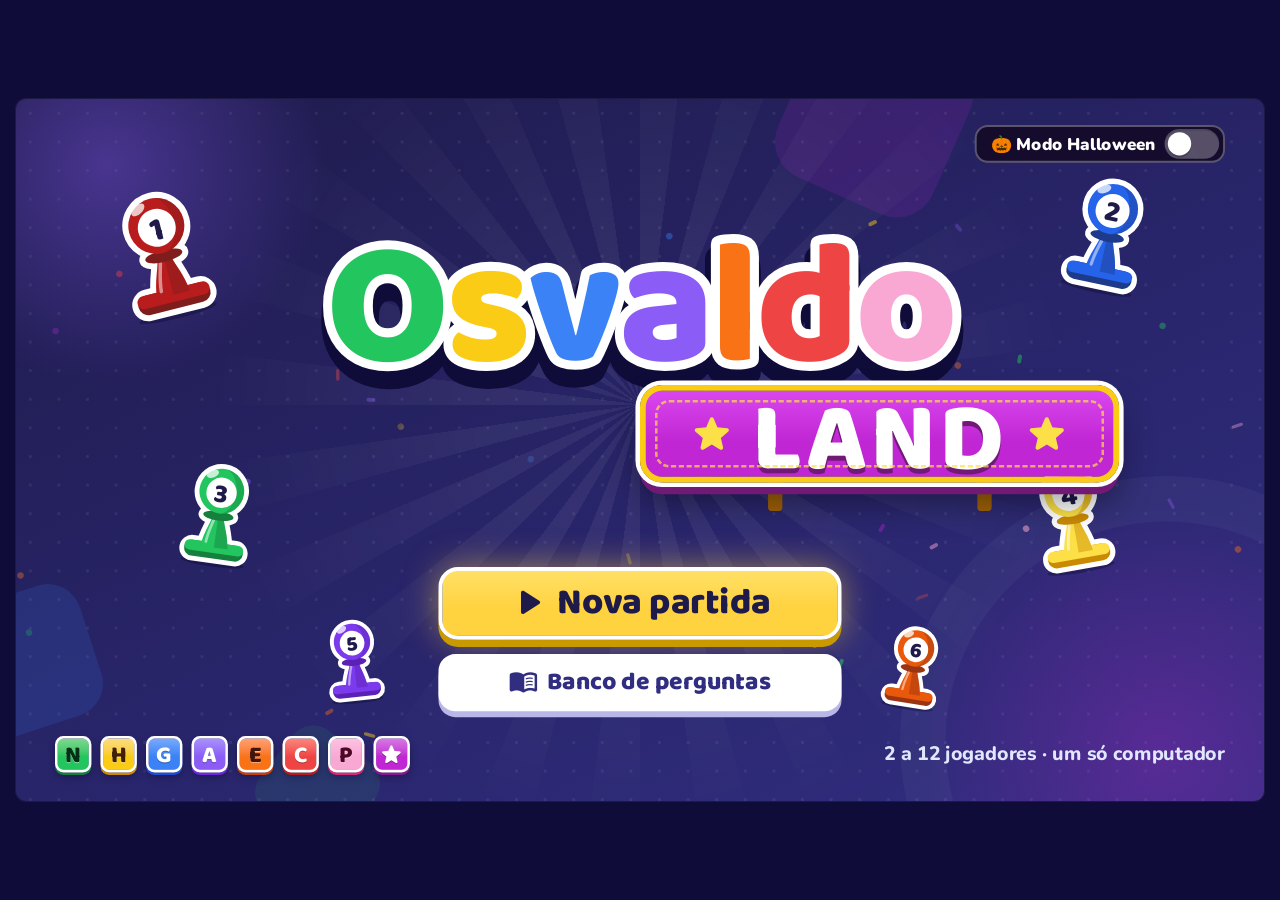
==== commit 0eed2a37: "Legibilidade e daltonismo: textos maiores, cores separáveis, custo do erro e conta do resultado - Te" ====
--- a/index.html
+++ b/index.html
@@ -94,7 +94,7 @@
 /* casas especiais que o jogador da vez já usou */
 .usada{position:absolute; pointer-events:none}
 .usada i{position:absolute; inset:0; border-radius:50%; background:rgba(30,27,75,.55)}
-.usada b{position:absolute; right:-10px; top:-10px; width:36px; height:36px; box-sizing:border-box; border-radius:50%; border:3px solid #fff; display:flex; align-items:center; justify-content:center; box-shadow:0 3px 0 rgba(10,8,40,.4)}
+.usada b{position:absolute; right:-12px; top:-12px; width:44px; height:44px; box-sizing:border-box; border-radius:50%; border:3px solid #fff; display:flex; align-items:center; justify-content:center; box-shadow:0 3px 0 rgba(10,8,40,.4)}
 /* faixa "Vez de…" no começo de cada turno */
 .anuncio{position:absolute; left:0; right:0; top:400px; height:280px; display:flex; align-items:center; pointer-events:none; animation:anuncio 1.8s cubic-bezier(.3,1.2,.5,1) both}
 .anuncio > div{width:100%; height:240px; box-sizing:border-box; border-top:8px solid #fff; border-bottom:8px solid #fff; display:flex; align-items:center; justify-content:center; gap:34px}
@@ -815,12 +815,14 @@
 const SIGLA = {N:'N',H:'H',G:'G',A:'A',E:'E',C:'C',P:'P',S:'★'};
 /* cor: [principal, escura, tinta sobre a cor, texto sobre branco] */
 const PC = {
-  vermelho:['#EF4444','#B91C1C','#FFFFFF','#DC2626'], azul:['#3B82F6','#1D4ED8','#FFFFFF','#2563EB'],
-  verde:['#22C55E','#15803D','#052E16','#15803D'],   amarelo:['#FACC15','#CA8A04','#422006','#A16207'],
-  roxo:['#8B5CF6','#6D28D9','#FFFFFF','#7C3AED'],    laranja:['#F97316','#C2410C','#431407','#C2410C'],
-  rosa:['#EC4899','#BE185D','#FFFFFF','#DB2777'],    ciano:['#06B6D4','#0E7490','#083344','#0E7490'],
-  lima:['#A3E635','#4D7C0F','#1A2E05','#4D7C0F'],    marrom:['#A16A3B','#5C3A1E','#FFFFFF','#7C4A22'],
-  cinza:['#94A3B8','#475569','#0F172A','#475569'],   preto:['#3F3F46','#09090B','#FFFFFF','#27272A']
+  /* Tons escolhidos para continuarem distinguíveis com deuteranopia e protanopia (claridade bem diferente entre
+     os pares azul/ciano, amarelo/laranja, vermelho/laranja/marrom e rosa/lima). */
+  vermelho:['#B91C1C','#7F1D1D','#FFFFFF','#B91C1C'], azul:['#2563EB','#1E3A8A','#FFFFFF','#1D4ED8'],
+  verde:['#22C55E','#15803D','#052E16','#15803D'],   amarelo:['#FDE047','#CA8A04','#422006','#A16207'],
+  roxo:['#7C3AED','#5B21B6','#FFFFFF','#6D28D9'],    laranja:['#EA580C','#9A3412','#FFFFFF','#C2410C'],
+  rosa:['#DB2777','#9D174D','#FFFFFF','#BE185D'],    ciano:['#67E8F9','#0891B2','#083344','#0E7490'],
+  lima:['#BEF264','#4D7C0F','#1A2E05','#4D7C0F'],    marrom:['#6B4423','#3E2612','#FFFFFF','#6B4423'],
+  cinza:['#94A3B8','#475569','#0F172A','#475569'],   preto:['#27272A','#09090B','#FFFFFF','#27272A']
 };
 const NOME_COR = {vermelho:'Vermelho', azul:'Azul', verde:'Verde', amarelo:'Amarelo', roxo:'Roxo', laranja:'Laranja', rosa:'Rosa', ciano:'Ciano', lima:'Lima', marrom:'Marrom', cinza:'Cinza', preto:'Preto'};
 const MAX_JOG = 12;
@@ -986,25 +988,26 @@
 
 /* =============================== TABULEIRO: GERAÇÃO =============================== */
 /* Distribuição das casas por trilha. A trilha se divide em 3 trechos pelos checkpoints (34% e 69%):
-   - Início: mais ajuda (atalho, escudo, casa livre) para todo mundo sair do lugar.
+   - Início: só ajuda (atalho, escudo, casa livre, Todos contra todos), sem Escorregão: na simulação com 3.000
+     jogadores sintéticos, recuar logo no começo era o que mais derrubava a nota de crianças e idosos.
    - Meio: equilibrado, bom e ruim alternados.
    - Final: quase nada que empurre para a frente. Só tensão (escorregão, congelado) e casas de recuperação
      (Todos contra todos), que ajuda quem está atrás e mantém a disputa aberta até a chegada.
    A Troca fica no fim do trecho do meio (e, na trilha 48, também no começo do final): nunca nas últimas 6 casas.
    Dentro de cada trecho, as casas são espalhadas por igual e alternam o bom e o ruim. */
 const PLANO_TABULEIRO = {
-  24: [['livre','atalho','escorregao','escudo'], ['atalho','escorregao','todos','troca','livre'], ['escorregao','congelado','todos']],
-  32: [['livre','atalho','escorregao','escudo','livre'], ['atalho','escorregao','todos','escudo','troca','livre'], ['escorregao','congelado','todos']],
-  48: [['livre','atalho','escorregao','escudo','todos','atalho','livre'], ['atalho','escorregao','livre','congelado','escudo','todos','escorregao','troca'], ['escorregao','troca','congelado','todos','escorregao']],
+  24: [['livre','atalho','todos','escudo'], ['atalho','escorregao','todos','troca','livre'], ['escorregao','congelado','todos']],
+  32: [['livre','atalho','todos','escudo','livre'], ['atalho','escorregao','todos','escudo','troca','livre'], ['escorregao','congelado','todos']],
+  48: [['livre','atalho','todos','escudo','todos','atalho','livre'], ['atalho','escorregao','livre','congelado','escudo','todos','escorregao','troca'], ['escorregao','troca','congelado','todos','escorregao']],
 };
 const BOAS = new Set(['livre','atalho','escudo']), RUINS = new Set(['escorregao','congelado']);
 function gerarTabuleiro(N, seed){
   const cps = [Math.round(N*.34), Math.round(N*.69)];
   const plano = PLANO_TABULEIRO[N] || PLANO_TABULEIRO[32];
   const trechos = [[2, cps[0] - 1], [cps[0] + 1, cps[1] - 1], [cps[1] + 1, N - 1]];
-  const MOV = ['atalho','escorregao','troca'];
-  for(let t = 0; t < 400; t++){
-    const rnd = mulberry32(seed + t*7919), jit = t < 300 ? 1 : 0;
+  const MOV = ['atalho','escorregao'];
+  for(let t = 0; t < 2000; t++){
+    const rnd = mulberry32(seed + t*7919), jit = t < 1800 ? 1 : 0;
     const casas = Array.from({length:N+1}, (_,i) => ({i, tipo:'normal', cat:null, efeito:null, checkpoint:false}));
     casas[0].tipo = 'largada'; casas[N].tipo = 'chegada';
     cps.forEach(i => { casas[i].checkpoint = true; casas[i].cat = 'livre'; });
@@ -1015,19 +1018,22 @@
       const boas = embaralhar(lista.filter(e => BOAS.has(e)), rnd), ruins = embaralhar(lista.filter(e => RUINS.has(e)), rnd), neutras = embaralhar(lista.filter(e => !BOAS.has(e) && !RUINS.has(e)), rnd);
       const ordem = [], fila = z === 2 ? [ruins, neutras, boas] : [boas, ruins, neutras];
       while(ordem.length < lista.length){ for(const f of fila) if(f.length) ordem.push(f.shift()); }
-      const it = ordem.indexOf('troca'); if(it > -1){ ordem.splice(it, 1); if(z === 2) ordem.unshift('troca'); else ordem.push('troca'); }
+      const it = ordem.indexOf('troca'); if(it > -1){ ordem.splice(it, 1); if(z === 2) ordem.unshift('troca'); else ordem.splice(Math.ceil(ordem.length/2), 0, 'troca'); }
       const [ini, fim] = trechos[z], m = fim - ini + 1, k = ordem.length;
-      ordem.forEach((ef, j) => {
+      /* a Troca tem a janela mais estreita: escolhe a casa dela primeiro, depois as outras */
+      ordem.map((ef, j) => [ef, j]).sort((a, b) => (b[0] === 'troca') - (a[0] === 'troca')).forEach(([ef, j]) => {
         if(!ok) return;
         const ideal = Math.round(ini + (j + .5)*m/k - .5);
-        const tentativas = [0, -1, 1, -2, 2].map(d => ideal + d + (jit ? Math.floor(rnd()*3) - 1 : 0));
+        const tentativas = [0, -1, 1, -2, 2, -3, 3].map(d => ideal + d + (jit ? Math.floor(rnd()*3) - 1 : 0));
         const i = tentativas.find(i => {
           if(i < ini || i > fim) return false;
           const c = casas[i]; if(c.cat || c.efeito || c.checkpoint) return false;
           const viz = [casas[i-1], casas[i+1]].filter(Boolean);
           if(ef === 'livre' ? viz.some(o => o.cat === 'livre') : viz.some(o => o.efeito)) return false;
           if(ef === 'atalho' && i > N - 4) return false;
-          if(ef === 'troca' && (i <= N/2 || i > N - 7)) return false;
+          /* Troca: da metade da trilha em diante, nunca nas últimas 6 casas e, no trecho do meio, longe o bastante do
+             2º checkpoint para que haja alguém trocável à frente (quem já passou de um checkpoint que você não passou é protegido) */
+          if(ef === 'troca' && (i < N/2 - 2 || i > N - 7 || (z === 1 && i + 3 >= cps[1]))) return false;
           if(MOV.includes(ef) && casas.some(o => o.efeito && MOV.includes(o.efeito) && Math.abs(o.i - i) < 3)) return false;
           return true;
         });
@@ -1157,7 +1163,7 @@
   if(us !== R.usadas){
     R.usadas = us;
     $('#tab-usadas').innerHTML = vez ? (vez.marcas || []).map(i => { const q = pos(i), [hx, , tn] = PC[vez.cor];
-      return `<div class="usada" style="left:${Math.round(q.x - cs/2)}px;top:${Math.round(q.y - cs/2)}px;width:${cs}px;height:${cs}px"><i></i><b style="background:${hx}">${ico('check', 22, `color:${tn};font-variation-settings:'FILL' 1,'wght' 800`)}</b></div>`; }).join('') : '';
+      return `<div class="usada" style="left:${Math.round(q.x - cs/2)}px;top:${Math.round(q.y - cs/2)}px;width:${cs}px;height:${cs}px"><i></i><b style="background:${hx}">${ico('check', 30, `color:${tn};font-variation-settings:'FILL' 1,'wght' 800`)}</b></div>`; }).join('') : '';
   }
   const grupos = {}, camada = $('#tab-pecas'), vivos = new Set();
   ativos().forEach(j => { const p = T.vis[j.id] ?? j.posicao; (grupos[p] = grupos[p] || []).push(j); });
@@ -1370,8 +1376,10 @@
 }
 function marcar(id){
   const d = S.duelo; if(S.fase !== 'pergunta' || !d || !d.elegiveis.includes(id)) return;
-  d.respondeuId = id; d.ativo = false; S.fase = 'resposta'; render();
-}
+  /* Quem marcou tem 10 s para dizer a resposta; depois ela é revelada sozinha (não basta ser o mais rápido no botão). */
+  d.respondeuId = id; d.ativo = false; d.fala = FALA_MS; T.ultFala = null; S.fase = 'resposta'; render();
+}
+const FALA_MS = 10000;
 function voltarMarcacao(){
   if(!['resposta','validacao'].includes(S.fase)) return;
   const d = S.duelo; d.respondeuId = null; d.ativo = true; S.fase = 'pergunta'; render();
@@ -1611,12 +1619,14 @@
 /* =============================== SOM =============================== */
 /* Sons sintetizados pelo navegador (Web Audio): nenhum arquivo. O mudo fica guardado neste navegador (tecla M). */
 const K_SOM = 'osvaldoland-som', SOM = {ctx:null, mudo:false};
+/* iPhone/iPad: sem isto o Web Audio respeita a chave de silencioso do aparelho */
+try { if(navigator.audioSession) navigator.audioSession.type = 'playback'; } catch(e){}
 try { SOM.mudo = localStorage.getItem(K_SOM) === 'mudo'; } catch(e){}
 function audio(){
   if(SOM.mudo) return null;
   try {
     if(!SOM.ctx){ const AC = window.AudioContext || window.webkitAudioContext; if(!AC) return null; SOM.ctx = new AC(); }
-    if(SOM.ctx.state === 'suspended') SOM.ctx.resume();
+    if(SOM.ctx.state !== 'running' && SOM.ctx.state !== 'closed') SOM.ctx.resume().catch(() => {});
     return SOM.ctx;
   } catch(e){ return null; }
 }
@@ -1645,8 +1655,19 @@
   MU.tensao(S.tela === 'jogo' && (S.fase === 'pergunta' || S.fase === 'resposta' || FASES_DUELO.includes(S.fase)));
   MU.tocar(c);
 }
-document.addEventListener('pointerdown', () => { if(!SOM.ctx) audio(); musicaSync(); }, {passive:true});
-document.addEventListener('keydown', () => { if(!SOM.ctx) audio(); setTimeout(musicaSync, 0); });
+/* Desbloqueio do áudio: os navegadores só deixam tocar depois de um gesto, e cada um conta um evento diferente
+   (Chrome com toque só no pointerup/touchend, Safari no touchend/click). A cada gesto: cria ou retoma o contexto,
+   toca um buffer mudo uma vez (exigência do Safari/iOS) e religa a música. */
+function destravarAudio(){
+  if(SOM.mudo) return;
+  const c = audio(); if(!c) return;
+  if(!SOM.destravado){
+    try { const bf = c.createBuffer(1, 1, 22050), src = c.createBufferSource(); src.buffer = bf; src.connect(c.destination); src.start(0); SOM.destravado = true; } catch(e){}
+    c.onstatechange = () => musicaSync();
+  }
+  setTimeout(musicaSync, 0);
+}
+['pointerdown', 'pointerup', 'touchend', 'click', 'keydown'].forEach(ev => document.addEventListener(ev, destravarAudio, {passive:true, capture:true}));
 function btnSom(h, vidro){
   const t = Math.round(h*.5), svg = `<svg width="${t}" height="${t}" viewBox="0 0 24 24" aria-hidden="true"><path d="M3 9v6h4l5 4V5L7 9H3z" fill="currentColor"/>${SOM.mudo ? '<path d="M16 9.5l5 5M21 9.5l-5 5" stroke="currentColor" stroke-width="2.4" stroke-linecap="round"/>' : '<path d="M15.5 8.8a4.6 4.6 0 0 1 0 6.4M18.3 6a8.6 8.6 0 0 1 0 12" stroke="currentColor" stroke-width="2.2" fill="none" stroke-linecap="round"/>'}</svg>`;
   return `<button class="b3d${vidro ? '' : ' branco'}" data-a="som" aria-label="${SOM.mudo ? 'Ligar o som' : 'Desligar o som'} (tecla M)" title="${SOM.mudo ? 'Som desligado' : 'Som ligado'} (tecla M)" style="width:${h}px;height:${h}px;padding:0;flex:none;border-radius:22px;${vidro ? 'background:#fff;color:#312E81;box-shadow:0 6px 0 rgba(0,0,0,.25)' : 'box-shadow:0 7px 0 var(--lilas),0 12px 20px rgba(10,8,40,.3)'};${SOM.mudo ? 'opacity:.75' : ''}">${svg}</button>`;
@@ -1664,7 +1685,7 @@
 /* O laço só roda quando há cronômetro ou autoavanço contando. Um requestAnimationFrame permanente forçaria um
    quadro no thread principal a cada 16 ms, e a cada quadro o navegador recalcula o estilo de todas as casas animadas. */
 let ultimo = performance.now(), rodando = false;
-function precisaLoop(){ return S.tela === 'jogo' && !T.pausado && !T.modal && !!(T.auto || (S.duelo && S.duelo.ativo && S.fase === 'pergunta')); }
+function precisaLoop(){ return S.tela === 'jogo' && !T.pausado && !T.modal && !!(T.auto || (S.duelo && ((S.duelo.ativo && S.fase === 'pergunta') || (S.fase === 'resposta' && S.duelo.fala > 0)))); }
 function acordar(){ if(!rodando && precisaLoop()){ rodando = true; ultimo = performance.now(); requestAnimationFrame(loop); } }
 function loop(t){
   const dt = Math.max(0, t - ultimo); ultimo = t;
@@ -1682,6 +1703,17 @@
       }
       if(!T.alerta && d.restante <= 10000){ T.alerta = true; render(); }
       if(d.restante <= 0){ d.restante = 0; tempoEsgotado(); }
+    }
+    if(d && S.fase === 'resposta' && d.fala > 0){
+      d.fala -= dt;
+      const sf = segs(d.fala);
+      if(sf !== T.ultFala){
+        if(T.ultFala != null && sf > 0 && sf <= 3) som('tic');
+        T.ultFala = sf;
+        const n = document.getElementById('fala-n'); if(n) n.textContent = sf;
+      }
+      const b = document.getElementById('fala-b'); if(b) b.style.transform = `scaleX(${Math.max(0, d.fala/FALA_MS).toFixed(3)})`;
+      if(d.fala <= 0){ d.fala = 0; revelar(); }
     }
     if(T.auto){
       T.auto.restante -= dt;
@@ -1735,7 +1767,7 @@
 function telaCadastro(){
   const js = S.cad.jogadores, n = js.length, duas = n > 5, comp = n > 4;
   const usadas = js.map(p => p.cor), pode = n >= 2 && js.every(p => p.nome.trim());
-  const larg = duas ? 1300 : 1150, hL = duas ? 84 : comp ? 100 : 124, gap = duas ? 10 : comp ? 12 : 18, tp = duas ? 66 : comp ? 82 : 100, bol = duas ? 30 : comp ? 38 : 40;
+  const larg = duas ? 1300 : 1150, hL = duas ? 84 : comp ? 100 : 124, gap = duas ? 10 : comp ? 12 : 18, tp = duas ? 66 : comp ? 82 : 100, bol = duas ? 34 : comp ? 42 : 46;
   const linha = (p, i) => `<div class="jog-linha" style="height:${hL}px;border:${duas ? 4 : 5}px solid ${PC[p.cor][0]};gap:${duas ? 12 : 20}px;padding:0 ${duas ? 12 : 22}px 0 ${duas ? 10 : 18}px;animation-delay:${Math.min(i,6)*.03}s">
       <div style="margin-top:-6px;flex:none" id="pv-${i}">${peao(p.cor, i+1, tp)}</div>
       <label class="nome-caixa" style="flex:1;width:auto;min-width:0;height:${duas ? 60 : comp ? 72 : 80}px;padding:0 ${duas ? 12 : 18}px"><input id="nome-${i}" data-nome="${i}" maxlength="12" value="${esc(p.nome)}" aria-label="Nome do jogador ${i+1}" placeholder="Nome" autocomplete="off" spellcheck="false" style="font-size:${duas ? 32 : 44}px">${duas ? '' : `<span id="cont-${i}" style="font-weight:800;font-size:28px;color:var(--tinta-3)">${p.nome.length}/12</span>`}${hw() && !duas ? TEMA.pill(p.cor) : ''}</label>
@@ -1753,7 +1785,7 @@
   <div class="abs" style="left:${cfgX}px;top:190px;width:${cfgW}px;box-sizing:border-box;border-radius:28px;background:rgba(255,255,255,.96);border:5px solid #FACC15;box-shadow:0 10px 0 rgba(10,8,40,.35);padding:${duas ? '24px 26px 28px' : '30px 34px 34px'};display:flex;flex-direction:column;gap:${duas ? 12 : 16}px">
     <div class="linha" style="gap:12px">${ico('tune', duas ? 40 : 48, 'color:var(--indigo)')}<span class="bal" style="font-size:${duas ? 40 : 48}px;padding-top:4px">Configurações</span></div>
     ${resumoConfig(S.cad.config).map(([k,v]) => `<div style="display:flex;justify-content:space-between;align-items:center;gap:12px;padding-bottom:${duas ? 10 : 12}px;border-bottom:3px solid var(--suave-2);font-size:${cfgFs}px"><span style="font-weight:700;color:var(--tinta-2);white-space:nowrap">${k}</span><span style="font-weight:900;text-align:right">${v}</span></div>`).join('')}
-    ${n >= MESA_GRANDE && !S.cad.config.manual ? `<div class="linha" style="gap:10px;align-items:flex-start;padding:10px 14px;border-radius:16px;background:#EEF2FF;color:#3730A3;font-weight:800;font-size:${duas ? 21 : 24}px;line-height:1.25">${ico('info', 28)}<span>Mesa grande: trilha menor, Vento a favor e Reta final ligados para a partida andar.</span></div>` : ''}
+    ${n >= MESA_GRANDE && !S.cad.config.manual ? `<div class="linha" style="gap:10px;align-items:flex-start;padding:10px 14px;border-radius:16px;background:#EEF2FF;color:#3730A3;font-weight:800;font-size:${duas ? 24 : 26}px;line-height:1.25">${ico('info', 28)}<span>Mesa grande: trilha menor, Vento a favor e Reta final ligados para a partida andar.</span></div>` : ''}
     <button class="b3d roxo" data-a="abrirConfig" style="height:${duas ? 72 : 80}px;font-size:${duas ? 34 : 38}px;margin-top:6px">${ico('edit', 42)}Ajustar</button></div>
   <div class="abs" style="left:0;right:0;bottom:44px;display:flex;justify-content:center">
     <button class="b3d verde" id="btnComecar" data-a="novaPartida" ${pode ? '' : 'disabled'} style="width:760px;height:124px;border:6px solid #fff;border-radius:34px;font-size:60px">Começar partida${ico('arrow_forward', 66)}</button></div>`;
@@ -1770,7 +1802,7 @@
         </div>
       <div style="display:flex;flex-direction:column;gap:6px"><div style="display:flex;justify-content:space-between;align-items:baseline"><label for="r-tempo" style="font-weight:900;font-size:32px">Tempo por pergunta</label><span class="bal" style="font-size:44px;color:var(--indigo)"><span id="r-tempo-v">${r.tempo}</span> s</span></div>
         <input id="r-tempo" class="faixa" type="range" min="30" max="120" step="10" value="${r.tempo}" style="--p:${pct}%">
-        <div style="display:flex;justify-content:space-between;font-weight:800;font-size:24px;color:var(--tinta-2);margin-top:-6px"><span>30 s</span><span>120 s</span></div></div></div>
+        <div style="display:flex;justify-content:space-between;font-weight:800;font-size:26px;color:var(--tinta-2);margin-top:-6px"><span>30 s</span><span>120 s</span></div></div></div>
     <div style="display:flex;flex-direction:column;gap:12px"><div style="font-weight:900;font-size:32px">Punição por erro</div>
       <div style="display:flex;flex-wrap:wrap;gap:14px">${Object.entries(PUNICOES).map(([k,v]) => `<button class="chip${r.punicao === k ? ' on' : ''}" data-a="rPunicao" data-v="${k}" aria-pressed="${r.punicao === k}">${r.punicao === k ? ico('check', 34, "font-variation-settings:'FILL' 1,'wght' 800") : ''}${v}</button>`).join('')}</div></div>
     <div style="display:flex;flex-direction:column;border-radius:24px;background:#F6F5FD;padding:6px 28px">${tgs.map(([k, ic, nome, desc], i) => `<div class="linha" style="gap:22px;padding:12px 0;border-bottom:${i < 2 ? '3px solid #E4E2F3' : 'none'}">${ico(ic, 44, 'color:var(--indigo)')}<div class="flex1" style="display:flex;flex-direction:column;gap:2px"><span style="font-weight:900;font-size:32px">${nome}</span><span style="font-weight:700;font-size:28px;color:var(--tinta-2)">${desc}</span></div>
@@ -1823,7 +1855,7 @@
   <div class="abs" style="left:1545px;top:325px;border-top:22px solid transparent;border-bottom:22px solid transparent;border-right:30px solid #FACC15"></div>
   ${pronto ? `<div class="abs" style="left:260px;top:560px;width:1400px;height:480px;display:flex;align-items:flex-end;justify-content:center;gap:${n > 8 ? 8 : 16}px">${S.ordem.map((id, i) => { const j = jog(id);
     return `<div style="width:${cw}px;display:flex;flex-direction:column;align-items:center;min-width:0;animation:entra .4s ${i*.12}s both">${peaoJ(j, Math.round(TP[i]*(n > 4 ? .8 : 1)), {brilho:i === 0})}
-      <div class="bal" style="font-size:${n > 8 ? 24 : n > 4 ? 38 : 48}px;color:#fff;text-shadow:0 4px 0 #0F0C3A;margin:${n > 8 ? '6px 0 8px' : '10px 0 14px'};max-width:100%;overflow:hidden;text-overflow:ellipsis;white-space:nowrap">${esc(j.nome)}</div>
+      <div class="bal" style="font-size:${n > 8 ? 26 : n > 4 ? 38 : 48}px;color:#fff;text-shadow:0 4px 0 #0F0C3A;margin:${n > 8 ? '6px 0 8px' : '10px 0 14px'};max-width:100%;overflow:hidden;text-overflow:ellipsis;white-space:nowrap">${esc(j.nome)}</div>
       <div class="degrau" style="width:100%;height:${H[i]}px;box-sizing:border-box;border-radius:24px 24px 0 0;background:linear-gradient(180deg,#fff,#E4E2F3);border:6px solid ${PC[j.cor][0]};border-bottom:none;box-shadow:inset 0 -14px 0 rgba(30,27,75,.08);display:flex;justify-content:center;padding-top:16px;animation-delay:${i*.12}s"><span class="bal" style="font-size:${FS[i]}px">${i+1}º</span></div></div>`; }).join('')}</div>` : ''}`;
 }
 
@@ -1838,19 +1870,19 @@
     ${peaoJ(j, comp ? 92 : 118, {brilho:ativo})}
     <div style="flex:1;min-width:0;display:flex;flex-direction:column;gap:10px">
       <div class="bal" style="font-size:${comp ? 36 : 46}px;white-space:nowrap;overflow:hidden;text-overflow:ellipsis;padding-top:4px">${esc(j.nome)}</div>
-      <div class="linha" style="gap:10px">${casa(tipoCasa(j.posicao), comp ? 34 : 40)}<span style="font-weight:800;font-size:${comp ? 24 : 28}px;color:var(--tinta-2);white-space:nowrap">${comp ? '' : 'Casa '}${j.posicao}</span></div></div>
-    <div class="abs" style="top:10px;right:16px;font-weight:900;font-size:${comp ? 24 : 28}px;color:var(--tinta-3)">${idx+1}º</div>
+      <div class="linha" style="gap:10px">${casa(tipoCasa(j.posicao), comp ? 34 : 40)}<span style="font-weight:800;font-size:${comp ? 26 : 28}px;color:var(--tinta-2);white-space:nowrap">${comp ? '' : 'Casa '}${j.posicao}</span></div></div>
+    <div class="abs" style="top:10px;right:16px;font-weight:900;font-size:${comp ? 26 : 28}px;color:var(--tinta-3)">${idx+1}º</div>
     <div class="abs" style="right:14px;bottom:14px;display:flex;gap:8px">${sel.map(([ic,bg,e,t]) => `<div style="width:${comp ? 46 : 56}px;height:${comp ? 46 : 56}px;box-sizing:border-box;border-radius:50%;background:${bg};border:4px solid #fff;box-shadow:0 4px 0 ${e},0 0 0 2px ${e};display:flex;align-items:center;justify-content:center">${ico(ic, comp ? 26 : 32, `color:${t}`)}</div>`).join('')}</div></div>`;
 }
 function cartaoMini(j, idx, ativo, sel){
   const [hex, escu, tinta] = PC[j.cor];
   return `<div class="cartao" style="height:82px;border-radius:18px;gap:10px;padding:0 10px;border:5px solid ${ativo ? hex : 'rgba(255,255,255,0)'};box-shadow:${ativo ? `0 0 0 3px #fff, 0 0 30px ${hex}, 0 8px 0 ${escu}` : '0 6px 0 rgba(10,8,40,.35)'}">
-    ${ativo ? `<div class="abs bal" style="top:-15px;left:10px;height:28px;padding:0 10px 0 4px;box-sizing:border-box;border-radius:999px;background:${hex};border:3px solid #fff;color:${tinta};font-size:18px;display:flex;align-items:center;gap:2px">${ico('play_arrow', 20)}VEZ</div>` : ''}
+    ${ativo ? `<div class="abs bal" style="top:-20px;left:8px;height:34px;padding:0 12px 0 6px;box-sizing:border-box;border-radius:999px;background:${hex};border:3px solid #fff;color:${tinta};font-size:22px;display:flex;align-items:center;gap:2px">${ico('play_arrow', 24)}VEZ</div>` : ''}
     ${peaoJ(j, 62, {brilho:ativo})}
     <div style="flex:1;min-width:0;display:flex;flex-direction:column;gap:4px">
       <div class="bal" style="font-size:28px;white-space:nowrap;overflow:hidden;text-overflow:ellipsis;padding-top:4px">${esc(j.nome)}</div>
-      <div class="linha" style="gap:6px">${casa(tipoCasa(j.posicao), 24)}<span style="font-weight:800;font-size:20px;color:var(--tinta-2)">${j.posicao}</span>${sel.map(([ic,bg,e,t]) => `<span style="width:28px;height:28px;box-sizing:border-box;border-radius:50%;background:${bg};border:3px solid #fff;box-shadow:0 0 0 2px ${e};display:inline-flex;align-items:center;justify-content:center">${ico(ic, 16, `color:${t}`)}</span>`).join('')}</div></div>
-    <div class="abs" style="top:6px;right:10px;font-weight:900;font-size:18px;color:var(--tinta-3)">${idx+1}º</div></div>`;
+      <div class="linha" style="gap:6px">${casa(tipoCasa(j.posicao), 26)}<span style="font-weight:800;font-size:24px;color:var(--tinta-2)">${j.posicao}</span>${sel.map(([ic,bg,e,t]) => `<span style="width:28px;height:28px;box-sizing:border-box;border-radius:50%;background:${bg};border:3px solid #fff;box-shadow:0 0 0 2px ${e};display:inline-flex;align-items:center;justify-content:center">${ico(ic, 18, `color:${t}`)}</span>`).join('')}</div></div>
+    <div class="abs" style="top:5px;right:10px;font-weight:900;font-size:22px;color:var(--tinta-3)">${idx+1}º</div></div>`;
 }
 function vezPill(j, grande){
   const [hex, escu, tinta] = PC[j.cor];
@@ -1863,15 +1895,14 @@
   const [hex, , , txt] = PC[j.cor], fs = Math.min(92, Math.floor(600/((7 + j.nome.length)*.5)));
   const so1 = outrosAtivos(j).length === 1;
   return `<div class="painel" style="--b:${hex};--g:${hex}59;padding:30px 36px 34px;align-items:center;text-align:center">
-    <div class="rotulo">INÍCIO DO TURNO</div>
     <div style="position:relative;width:300px;height:220px;display:flex;align-items:flex-end;justify-content:center">
       <div class="abs brilho-pulsa" style="left:10px;right:10px;bottom:-10px;height:70px;border-radius:50%;background:radial-gradient(ellipse, ${hex}80, transparent 70%)"></div>
       ${peaoJ(j, 210, {brilho:true})}</div>
     <div class="bal" style="font-size:${fs}px;color:${txt};max-width:100%;overflow:hidden;text-overflow:ellipsis;white-space:nowrap;padding-top:8px">Vez de ${esc(j.nome)}</div>
     <div class="linha" style="gap:12px;font-weight:800;font-size:30px;color:var(--tinta-2)">${casa(tipoCasa(j.posicao), 52)}<span>${descCasa(j.posicao)}</span></div>
-    ${(j.marcas || []).length ? `<div class="linha" style="gap:10px;font-weight:800;font-size:24px;color:var(--tinta-2)"><span style="width:34px;height:34px;flex:none;box-sizing:border-box;border-radius:50%;background:${hex};border:3px solid #fff;box-shadow:0 0 0 2px ${hex};display:inline-flex;align-items:center;justify-content:center">${ico('check', 22, `color:${PC[j.cor][2]}`)}</span><span>Casas marcadas: você já usou, não valem de novo</span></div>` : ''}
+    ${(j.marcas || []).length ? `<div class="linha" style="gap:10px;font-weight:800;font-size:26px;color:var(--tinta-2)"><span style="width:36px;height:36px;flex:none;box-sizing:border-box;border-radius:50%;background:${hex};border:3px solid #fff;box-shadow:0 0 0 2px ${hex};display:inline-flex;align-items:center;justify-content:center">${ico('check', 22, `color:${PC[j.cor][2]}`)}</span><span>Casas marcadas: você já usou, não valem de novo</span></div>` : ''}
     <div class="flex1"></div>
-    <div class="bal" style="font-size:46px;line-height:1.1">${so1 ? `Desafie ${esc(jog(outrosAtivos(j)[0]).nome)}` : 'Escolha quem desafiar'}</div>
+    <div style="font-weight:800;font-size:32px;line-height:1.2;color:var(--tinta-2)">${so1 ? `Desafie ${esc(jog(outrosAtivos(j)[0]).nome)}` : 'Escolha quem desafiar'}</div>
     ${btnAmarelo('irOponente', so1 ? 'Começar duelo' : 'Escolher oponente')}</div>`;
 }
 function painelOponente(j){
@@ -1886,7 +1917,7 @@
     ${lista.map((o, k) => { const ok = val.includes(o.id), [hex, escu, tinta] = PC[o.cor];
       if(!ok){ const motivo = o.id === j.rotacao.ultimoDesafiado && ci.feitos === 0 ? 'foi o último desafiado' : 'volta no próximo ciclo';
         return `<div class="op-linha" style="height:${h}px;background:var(--suave-2);border:5px dashed #B9B6D3" aria-disabled="true">${peaoJ(o, tp, {esm:true})}<div class="flex1" style="display:flex;flex-direction:column;gap:4px;min-width:0"><div class="bal" style="font-size:${fs}px;color:var(--tinta-3);overflow:hidden;text-overflow:ellipsis;white-space:nowrap">${esc(o.nome)}</div><div class="linha" style="gap:6px;font-weight:800;font-size:${Math.min(28,fs*.6)}px;color:var(--tinta-2)">${ico('lock', 32)}${motivo}</div></div></div>`; }
-      return `<button class="op-linha" data-a="oponente" data-v="${o.id}" style="height:${h}px;background:#fff;border:5px solid ${hex};box-shadow:0 0 28px ${hex}88, 0 8px 0 ${escu}" aria-label="Desafiar ${esc(o.nome)} (tecla ${k+1})">${peaoJ(o, tp, {brilho:true})}<div class="flex1" style="display:flex;flex-direction:column;gap:4px;min-width:0"><div class="bal" style="font-size:${fs}px;overflow:hidden;text-overflow:ellipsis;white-space:nowrap">${esc(o.nome)}</div><div style="font-weight:800;font-size:${Math.min(28,fs*.6)}px;color:var(--tinta-2)">Casa ${o.posicao}</div></div><div class="bal" style="height:62px;padding:0 18px 0 22px;border-radius:999px;background:${hex};color:${tinta};font-size:32px;display:flex;align-items:center;gap:6px;box-shadow:0 4px 0 ${escu}">Desafiar${ico('arrow_forward', 34)}</div></button>`;
+      return `<button class="op-linha" data-a="oponente" data-v="${o.id}" style="height:${h}px;background:#fff;border:5px solid ${hex};box-shadow:0 0 28px ${hex}88, 0 8px 0 ${escu}" aria-label="Desafiar ${esc(o.nome)} (tecla ${k+1})">${peaoJ(o, tp, {brilho:true})}<div class="flex1" style="display:flex;flex-direction:column;gap:4px;min-width:0"><div class="bal" style="font-size:${fs}px;overflow:hidden;text-overflow:ellipsis;white-space:nowrap">${esc(o.nome)}</div><div style="font-weight:800;font-size:${Math.max(26, Math.min(30,fs*.6))}px;color:var(--tinta-2)">Casa ${o.posicao}</div></div><div class="bal" style="height:62px;padding:0 18px 0 22px;border-radius:999px;background:${hex};color:${tinta};font-size:32px;display:flex;align-items:center;gap:6px;box-shadow:0 4px 0 ${escu}">Desafiar${ico('arrow_forward', 34)}</div></button>`;
     }).join('')}</div>`;
 }
 function cabecaOponente(j, ci){
@@ -1899,7 +1930,7 @@
   const linhas = Math.ceil(lista.length/2), h = Math.min(100, Math.floor(470/linhas - 12)), tp = Math.round(h*.78);
   return `<div class="painel" style="--b:${PC[j.cor][0]};gap:14px">${cabecaOponente(j, ci)}
     <div style="display:grid;grid-template-columns:repeat(2,minmax(0,1fr));gap:12px">${lista.map((o, k) => { const ok = val.includes(o.id), [hex, escu] = PC[o.cor];
-      const corpo = `${peaoJ(o, tp, ok ? {} : {esm:true})}<div style="display:flex;flex-direction:column;gap:2px;min-width:0;flex:1"><div class="bal" style="font-size:${Math.min(34, Math.round(h*.42))}px;white-space:nowrap;overflow:hidden;text-overflow:ellipsis;padding-top:4px;color:${ok ? 'var(--tinta)' : 'var(--tinta-3)'}">${esc(o.nome)}</div><div class="linha" style="gap:4px;font-weight:800;font-size:${Math.min(22, Math.round(h*.28))}px;color:var(--tinta-2);white-space:nowrap">${ok ? `Casa ${o.posicao}` : ico('lock', 22) + 'próximo ciclo'}</div></div>`;
+      const corpo = `${peaoJ(o, tp, ok ? {} : {esm:true})}<div style="display:flex;flex-direction:column;gap:2px;min-width:0;flex:1"><div class="bal" style="font-size:${Math.min(34, Math.round(h*.42))}px;white-space:nowrap;overflow:hidden;text-overflow:ellipsis;padding-top:4px;color:${ok ? 'var(--tinta)' : 'var(--tinta-3)'}">${esc(o.nome)}</div><div class="linha" style="gap:4px;font-weight:800;font-size:${Math.max(24, Math.min(28, Math.round(h*.3)))}px;color:var(--tinta-2);white-space:nowrap">${ok ? `Casa ${o.posicao}` : ico('lock', 22) + 'próximo ciclo'}</div></div>`;
       return ok ? `<button class="op-linha" data-a="oponente" data-v="${o.id}" style="height:${h}px;gap:10px;padding:0 10px;border-radius:20px;background:#fff;border:4px solid ${hex};box-shadow:0 0 18px ${hex}77, 0 6px 0 ${escu}" aria-label="Desafiar ${esc(o.nome)}${k < 10 ? ` (tecla ${(k+1) % 10})` : ''}">${corpo}</button>`
         : `<div class="op-linha" style="height:${h}px;gap:10px;padding:0 10px;border-radius:20px;background:var(--suave-2);border:4px dashed #B9B6D3" aria-disabled="true">${corpo}</div>`;
     }).join('')}</div></div>`;
@@ -1926,25 +1957,34 @@
       <div class="flex1" style="display:flex;flex-direction:column;align-items:flex-start;gap:2px"><span class="bal" style="font-size:58px;${n === 3 ? 'text-shadow:0 3px 0 rgba(0,0,0,.2)' : ''}">${D.nome}</span>${estrelas(n, 40)}</div>
       <div class="bal" style="width:108px;height:108px;box-sizing:border-box;border-radius:50%;background:#fff;display:flex;align-items:center;justify-content:center;font-size:58px;color:${D.num};padding-top:6px;box-shadow:inset 0 -6px 0 rgba(0,0,0,.08)">+${n}</div></button>`; }).join('')}
     <div class="flex1"></div>
-    <div class="linha" style="gap:14px;background:#FFF7D6;border:3px solid #FDE68A;border-radius:20px;padding:12px 18px"><div style="width:54px;height:54px;border-radius:50%;background:#FACC15;display:flex;align-items:center;justify-content:center;flex:none">${ico('emoji_events', 34, 'color:#422006')}</div><span style="font-weight:900;font-size:30px">Quem acertar leva as casas</span></div></div>`;
+    <div class="linha" style="gap:14px;background:#FFF7D6;border:3px solid #FDE68A;border-radius:20px;padding:12px 18px"><div style="width:54px;height:54px;border-radius:50%;background:#FACC15;display:flex;align-items:center;justify-content:center;flex:none">${ico('emoji_events', 34, 'color:#422006')}</div><div style="display:flex;flex-direction:column;gap:2px;text-align:left"><span style="font-weight:900;font-size:30px">Quem acertar leva as casas</span><span style="font-weight:800;font-size:26px;color:#9A3412">${custoErro()}</span></div></div></div>`;
+}
+function custoErro(){ const p = S.config.punicao; return p === 'nenhuma' ? 'Errar não tem punição' : p === 'perdeTurno' ? 'Errou: perde a próxima vez' : p === 'voltaValor' ? 'Errou: volta as casas da dificuldade' : 'Errou: volta 1 casa'; }
+/* "+2 pergunta · +2 atalho": de onde veio o total, quando a casa especial mexeu no resultado */
+function contaMovimento(r){
+  if(!r.certo || r.valor == null) return '';
+  const total = r.ate - r.de, resto = total - r.valor; if(!resto) return '';
+  const c = S.casas[Math.min(S.N, r.de + r.valor)], ef = c && c.efeito ? EFEITOS[c.efeito].nome.toLowerCase() : 'casa especial';
+  return `+${r.valor} pergunta · ${resto > 0 ? '+' : '−'}${Math.abs(resto)} ${ef}`;
 }
 function caixaMovimento(r, corDelta, rotulo){
+  rotulo = rotulo || contaMovimento(r);
   const delta = r.ate - r.de;
   return `<div class="linha" style="background:var(--suave);border-radius:22px;padding:12px 22px;gap:16px;flex:none">
-    <div style="display:flex;flex-direction:column;align-items:center;gap:6px">${casa(tipoCasa(r.de), 52)}<span style="font-weight:800;font-size:24px;color:var(--tinta-2)">Casa ${r.de}</span></div>
+    <div style="display:flex;flex-direction:column;align-items:center;gap:6px">${casa(tipoCasa(r.de), 52)}<span style="font-weight:800;font-size:26px;color:var(--tinta-2);white-space:nowrap">Casa ${r.de}</span></div>
     ${ico('arrow_forward', 48, `color:${corDelta}`)}
-    <div style="display:flex;flex-direction:column;align-items:center;gap:6px">${casa(tipoCasa(r.ate), 52)}<span style="font-weight:800;font-size:24px;color:var(--tinta-2)">Casa ${r.ate}</span></div>
+    <div style="display:flex;flex-direction:column;align-items:center;gap:6px">${casa(tipoCasa(r.ate), 52)}<span style="font-weight:800;font-size:26px;color:var(--tinta-2);white-space:nowrap">Casa ${r.ate}</span></div>
     <div class="flex1"></div>
-    <div style="text-align:right">${rotulo ? `<div style="font-weight:800;font-size:26px;color:var(--tinta-2)">${rotulo}</div>` : ''}<div class="bal" style="font-size:${rotulo ? 64 : 76}px;color:${corDelta}">${delta > 0 ? '+' : delta < 0 ? '−' : ''}${Math.abs(delta)}</div></div></div>`;
-}
-function extrasHTML(r){ return r.extras.length ? `<div style="display:flex;flex-direction:column;gap:4px;flex:none">${r.extras.slice(-3).map(x => `<div class="linha" style="gap:8px;font-weight:800;font-size:23px;line-height:1.15;color:var(--tinta-2)">${ico('info', 28, 'color:var(--indigo)')}<span>${esc(x)}</span></div>`).join('')}</div>` : ''; }
+    <div style="text-align:right">${rotulo ? `<div style="font-weight:900;font-size:27px;color:var(--tinta-2);white-space:nowrap">${rotulo}</div>` : ''}<div class="bal" style="font-size:${rotulo ? 64 : 76}px;color:${corDelta}">${delta > 0 ? '+' : delta < 0 ? '−' : ''}${Math.abs(delta)}</div></div></div>`;
+}
+function extrasHTML(r){ return r.extras.length ? `<div style="display:flex;flex-direction:column;gap:4px;flex:none">${r.extras.slice(-3).map(x => `<div class="linha" style="gap:8px;font-weight:800;font-size:27px;line-height:1.15;color:var(--tinta-2)">${ico('info', 30, 'color:var(--indigo)')}<span>${esc(x)}</span></div>`).join('')}</div>` : ''; }
 function proximaVez(){ const p = proximoJogador(); return `<div class="linha" style="gap:14px;flex:none"><span style="font-weight:800;font-size:28px;color:var(--tinta-2)">Próxima vez:</span>${peaoJ(p, 56)}<span class="bal" style="font-size:42px;color:${PC[p.cor][3]};white-space:nowrap;overflow:hidden;text-overflow:ellipsis;padding-top:4px">${esc(p.nome)}</span></div>`; }
 const linkDesfazer = () => T.snapshot ? `<button class="link" data-a="desfazer" style="margin-left:auto;font-size:26px">${ico('undo', 30)}Desfazer</button>` : '';
 function painelAcerto(){
   const r = T.res, j = jog(r.id), k = CATS[r.categoria];
   return `<div class="painel" style="--b:#22C55E;--g:rgba(34,197,94,.45);padding:24px 30px 26px;gap:14px">
     <div class="linha" style="gap:18px"><div style="width:72px;height:72px;flex:none;box-sizing:border-box;border-radius:50%;background:#22C55E;border:5px solid #fff;box-shadow:0 0 0 3px #22C55E,0 6px 0 #15803D;display:flex;align-items:center;justify-content:center;animation:mola .4s both">${ico('check', 50, "color:#052E16;font-variation-settings:'FILL' 1,'wght' 800")}</div><div class="bal" style="font-size:66px;color:#15803D;padding-top:6px">Acertou!</div>${linkDesfazer()}</div>
-    <div style="background:${k.claro};border:4px solid ${k.cor};border-radius:22px;padding:10px 22px;flex:none"><div style="font-weight:800;font-size:24px;color:${k.texto}">Resposta de ${esc(j.nome)}</div><div class="bal" style="font-size:${r.resposta.length > 50 ? 30 : r.resposta.length > 26 ? 38 : 52}px;line-height:1.05;padding-top:4px">${esc(r.resposta)}</div></div>
+    <div style="background:${k.claro};border:4px solid ${k.cor};border-radius:22px;padding:10px 22px;flex:none"><div style="font-weight:800;font-size:26px;color:${k.texto}">Resposta de ${esc(j.nome)}</div><div class="bal" style="font-size:${r.resposta.length > 50 ? 30 : r.resposta.length > 26 ? 38 : 52}px;line-height:1.05;padding-top:4px">${esc(r.resposta)}</div></div>
     ${caixaMovimento(r, PC[j.cor][3])}
     ${extrasHTML(r)}
     <div class="flex1"></div>${r.extras.length < 2 ? proximaVez() : ''}${btnAmarelo('proximo', r.extras.length < 2 ? 'Próximo turno' : `Vez de ${esc(proximoJogador().nome)}`)}</div>`;
@@ -1964,7 +2004,7 @@
     <div class="linha" style="gap:18px"><div style="width:72px;height:72px;flex:none;box-sizing:border-box;border-radius:50%;background:#EF4444;border:5px solid #fff;box-shadow:0 0 0 3px #EF4444,0 6px 0 #B91C1C;display:flex;align-items:center;justify-content:center;animation:mola .4s both">${ico('close', 50, "color:#fff;font-variation-settings:'FILL' 1,'wght' 800")}</div><div class="bal" style="font-size:${titulo.length > 8 ? 54 : 66}px;color:#B91C1C;padding-top:6px">${titulo}</div>${linkDesfazer()}</div>
     ${moveu ? caixaMovimento(r, '#B91C1C', `${esc(j.nome)} volta`) : `<div class="linha" style="background:var(--suave);border-radius:22px;padding:12px 22px;gap:14px;font-weight:800;font-size:26px;line-height:1.2;color:var(--tinta-2);flex:none">${peaoJ(j, 52)}<span>${esc(r.penal || (r.tipo === 'todos' ? 'Na pergunta para todos, errar não tem punição.' : r.emRebote ? 'Errar o rebote não tem punição.' : `${j.nome} fica onde está.`))}</span></div>`}
     ${extrasHTML(r)}
-    ${rebote ? reb : `<div style="flex:none;border-radius:22px;background:#F6F5FD;border:3px solid var(--linha);padding:10px 22px"><div class="rotulo" style="font-size:22px">RESPOSTA CERTA</div><div class="bal" style="font-size:${r.resposta.length > 50 ? 30 : r.resposta.length > 26 ? 36 : 48}px;line-height:1.05;margin-top:4px">${esc(r.resposta)}</div></div>`}
+    ${rebote ? reb : `<div style="flex:none;border-radius:22px;background:#F6F5FD;border:3px solid var(--linha);padding:10px 22px"><div class="rotulo" style="font-size:26px">RESPOSTA CERTA</div><div class="bal" style="font-size:${r.resposta.length > 50 ? 30 : r.resposta.length > 26 ? 36 : 48}px;line-height:1.05;margin-top:4px">${esc(r.resposta)}</div></div>`}
     <div class="flex1"></div>
     ${rebote ? `<div style="display:grid;grid-template-columns:minmax(0,1.4fr) minmax(0,1fr);gap:16px"><button class="b3d amarelo" data-a="rebote" style="height:92px;font-size:34px">${ico('play_arrow', 42)}${d.elegiveis.length === 1 ? esc(jog(d.elegiveis[0]).nome) + ' responde' : 'Valendo!'}</button><button class="b3d branco" data-a="pularRebote" style="height:92px;font-size:34px;box-shadow:0 0 0 3px var(--linha),0 8px 0 var(--lilas)">Pular rebote</button></div>`
       : (r.extras.length < 2 ? proximaVez() : '') + btnAmarelo('proximo', r.extras.length < 2 ? 'Próximo turno' : `Vez de ${esc(proximoJogador().nome)}`)}</div>`;
@@ -2039,8 +2079,9 @@
     <div style="display:grid;grid-template-columns:minmax(0,1.5fr) minmax(0,1fr);gap:26px">
       <button class="b3d amarelo" data-a="rebote" style="height:120px;border-radius:30px;font-size:48px">${ico('play_arrow', 58)}${um ? `${esc(el[0].nome)} responde` : 'Valendo!'}</button>
       <button class="b3d branco" data-a="pularRebote" style="height:120px;border-radius:30px;font-size:42px;box-shadow:0 0 0 3px var(--linha),0 10px 0 var(--lilas)">Pular rebote</button></div>
-    <div style="text-align:center;font-weight:800;font-size:24px;color:var(--tinta-3);margin-top:14px">Espaço = responder · Backspace = pular</div>`;
-}
+    <div style="text-align:center;font-weight:800;font-size:26px;color:var(--tinta-3);margin-top:14px">Espaço = responder · Backspace = pular</div>`;
+}
+function falaMsg(j){ return `${esc(j.nome)}, fale a resposta: ela aparece sozinha em <span id="fala-n" class="bal" style="display:inline-flex;align-items:center;justify-content:center;min-width:56px;height:56px;margin:0 4px;border-radius:50%;background:#312E81;color:#FDE047;font-size:36px;padding-top:4px;vertical-align:middle">${segs(S.duelo.fala ?? FALA_MS)}</span> s`; }
 function telaDuelo(){
   const d = S.duelo, k = CATS[d.categoria], todos = d.tipo === 'todos', reg = S.fase === 'resposta', val = S.fase === 'validacao';
   const alerta = S.fase === 'pergunta' && d.restante <= 10000, s = segs(d.restante);
@@ -2050,7 +2091,7 @@
   const nova = T.cartaKey !== d.pergunta.id + d.emRebote; T.cartaKey = d.pergunta.id + d.emRebote;
   const D = DIFS[d.dificuldade];
   const enun = d.pergunta.enunciado, L = enun.length;
-  const fsP = reg ? (L > 80 ? 44 : 52) : (L > 90 ? 52 : L > 60 ? 58 : 62);
+  const fsP = reg ? (L > 80 ? 48 : 56) : (L > 100 ? 58 : L > 70 ? 64 : 72);
   let corpo = '';
   if(S.fase === 'erro_rebote') corpo = corpoRebote(d, enun);
   else if(!val){
@@ -2061,18 +2102,21 @@
     corpo += `<div class="flex1"></div>`;
     if(!todos){
       const quem = reg ? jog(d.respondeuId) : null;
-      corpo += `<div class="linha" style="justify-content:center;gap:14px;margin-bottom:22px">${ico(reg ? 'check_circle' : 'touch_app', 40, 'color:var(--indigo)')}<span style="font-weight:900;font-size:34px;color:#312E81">${reg ? `${esc(quem.nome)} respondeu primeiro — confira a resposta` : d.emRebote ? `Rebote: só ${esc(jog(d.elegiveis[0]).nome)} pode responder` : 'Clique em quem respondeu primeiro'}</span></div>
+      corpo += `<div class="linha" style="justify-content:center;gap:14px;margin-bottom:22px">${ico(reg ? 'check_circle' : 'touch_app', 40, 'color:var(--indigo)')}<span style="font-weight:900;font-size:34px;color:#312E81">${reg ? falaMsg(quem) : d.emRebote ? `Rebote: só ${esc(jog(d.elegiveis[0]).nome)} pode responder` : 'Clique em quem respondeu primeiro'}</span></div>
       <div style="display:grid;grid-template-columns:minmax(0,1fr) auto minmax(0,1fr);align-items:end;gap:28px">
         ${podio(d.desafiante, 'Desafiante', false, 1)}
         <div class="bal" style="width:110px;height:110px;box-sizing:border-box;border-radius:50%;background:var(--tinta);border:6px solid #fff;box-shadow:0 6px 0 #0F0C3A;display:flex;align-items:center;justify-content:center;font-size:44px;color:#FDE047;margin-bottom:${reg ? 30 : 46}px;padding-top:4px">VS</div>
         ${podio(d.desafiado, 'Desafiado', true, 2)}</div>`;
     } else {
       const lista = ativos(), nn = lista.length;
-      corpo += `<div class="linha" style="justify-content:center;gap:14px;margin-bottom:22px">${ico(reg ? 'check_circle' : 'bolt', 40, `color:${reg ? 'var(--indigo)' : '#CA8A04'}`)}<span style="font-weight:900;font-size:34px;color:#312E81">${reg ? `${esc(jog(d.respondeuId).nome)} respondeu primeiro — confira a resposta` : 'Quem responder primeiro e acertar avança 1'}</span></div>
+      corpo += `<div class="linha" style="justify-content:center;gap:14px;margin-bottom:22px">${ico(reg ? 'check_circle' : 'bolt', 40, `color:${reg ? 'var(--indigo)' : '#CA8A04'}`)}<span style="font-weight:900;font-size:34px;color:#312E81">${reg ? falaMsg(jog(d.respondeuId)) : 'Quem responder primeiro e acertar avança 1'}</span></div>
       <div style="display:grid;grid-template-columns:repeat(${nn > 6 ? Math.ceil(nn/2) : nn},minmax(0,1fr));gap:${nn > 6 ? 14 : nn > 4 ? 16 : 26}px">${lista.map((x, i) => { const [hx, ex] = PC[x.cor], ok = d.elegiveis.includes(x.id), marc = reg && d.respondeuId === x.id, dl = nn > 6;
         return `<button class="todos-card" data-a="marcar" data-v="${x.id}" ${!ok || reg ? 'disabled' : ''} style="height:${dl ? (reg ? 104 : 124) : reg ? 200 : 250}px;${dl ? 'gap:2px;padding-bottom:10px;border-radius:22px;' : ''}border:${dl ? 5 : 6}px solid ${hx};box-shadow:0 0 30px ${hx}66,0 10px 0 ${ex};animation-delay:${-i*.3}s;${marc ? `opacity:1;filter:none;background:${hx};transform:scale(1.04)` : ''}" aria-label="${esc(x.nome)} respondeu (tecla ${i+1})">${peaoJ(x, dl ? (reg ? 62 : 76) : reg ? 110 : 140, {brilho:marc})}<div class="bal" style="font-size:${dl ? 28 : nn > 4 ? 40 : 56}px;max-width:100%;overflow:hidden;text-overflow:ellipsis;white-space:nowrap;color:${marc ? PC[x.cor][2] : 'var(--tinta)'}">${esc(x.nome)}</div></button>`; }).join('')}</div>`;
     }
-    if(reg) corpo += `<div class="linha" style="justify-content:center;gap:28px;margin-top:30px"><button class="b3d amarelo" data-a="revelar" style="height:100px;padding:0 56px;border-radius:26px;font-size:46px">${ico('visibility', 52)}Revelar resposta</button><button class="link" data-a="voltarMarcacao">${ico('undo', 32)}Marcou errado? Voltar</button></div>`;
+    if(reg){ const sf = segs(d.fala ?? FALA_MS);
+      corpo += `<div style="display:flex;flex-direction:column;align-items:center;gap:14px;margin-top:18px">
+        <div style="width:760px;height:14px;border-radius:999px;background:#E0E7FF;overflow:hidden"><div id="fala-b" style="height:100%;border-radius:999px;background:#4F46E5;transform-origin:left;transform:scaleX(${Math.max(0, (d.fala ?? FALA_MS)/FALA_MS).toFixed(3)})"></div></div>
+        <div class="linha" style="justify-content:center;gap:28px"><button class="b3d amarelo" data-a="revelar" style="height:92px;padding:0 48px;border-radius:26px;font-size:42px">${ico('visibility', 48)}Revelar agora</button><button class="link" data-a="voltarMarcacao">${ico('undo', 32)}Marcou errado? Voltar</button></div></div>`; }
   } else {
     const r = jog(d.respondeuId), [hx, , tn] = PC[r.cor], resp = d.pergunta.resposta, jz = juiz();
     corpo = `<div class="linha" style="gap:28px"><div class="flex1 bal" style="font-weight:700;font-size:36px;line-height:1.15;color:var(--tinta-2)">${esc(enun)}</div>
@@ -2084,7 +2128,7 @@
     <div class="flex1"></div>
     <div class="bal" style="font-size:64px;text-align:center;margin-bottom:10px">A resposta está correta?</div>
     <div style="text-align:center;font-weight:800;font-size:28px;color:var(--tinta-2);margin-bottom:10px">Quem confere: ${jz ? `<b style="color:${PC[jz.cor][3]}">${esc(jz.nome)}</b>` : 'os jogadores, em consenso'}</div>
-    <div class="linha" style="justify-content:center;gap:10px;font-weight:700;font-size:25px;color:var(--tinta-2);margin-bottom:22px">${ico('info', 30, 'color:var(--indigo)')}<span>Vale sem o nome completo ou com erro de grafia, se identificar a resposta sem ambiguidade. Na dúvida, quem confere decide.</span></div>
+    <div class="linha" style="justify-content:center;gap:10px;font-weight:700;font-size:26px;color:var(--tinta-2);margin-bottom:22px">${ico('info', 30, 'color:var(--indigo)')}<span>Vale sem o nome completo ou com erro de grafia, se identificar a resposta sem ambiguidade. Na dúvida, quem confere decide.</span></div>
     <div style="display:grid;grid-template-columns:repeat(2,minmax(0,1fr));gap:40px">
       <button class="simnao" data-a="validar" data-v="1" style="background:linear-gradient(180deg,#4ADE80,#22C55E 60%);box-shadow:0 0 0 4px #22C55E,0 12px 0 #15803D,0 22px 36px rgba(10,8,40,.25);color:#052E16">${ico('check', 110, "font-variation-settings:'FILL' 1,'wght' 800")}SIM</button>
       <button class="simnao" data-a="validar" data-v="0" style="background:linear-gradient(180deg,#F87171,#DC2626 60%);box-shadow:0 0 0 4px #DC2626,0 12px 0 #991B1B,0 22px 36px rgba(10,8,40,.25);color:#fff">${ico('close', 110, "font-variation-settings:'FILL' 1,'wght' 800")}NÃO</button></div>`;
